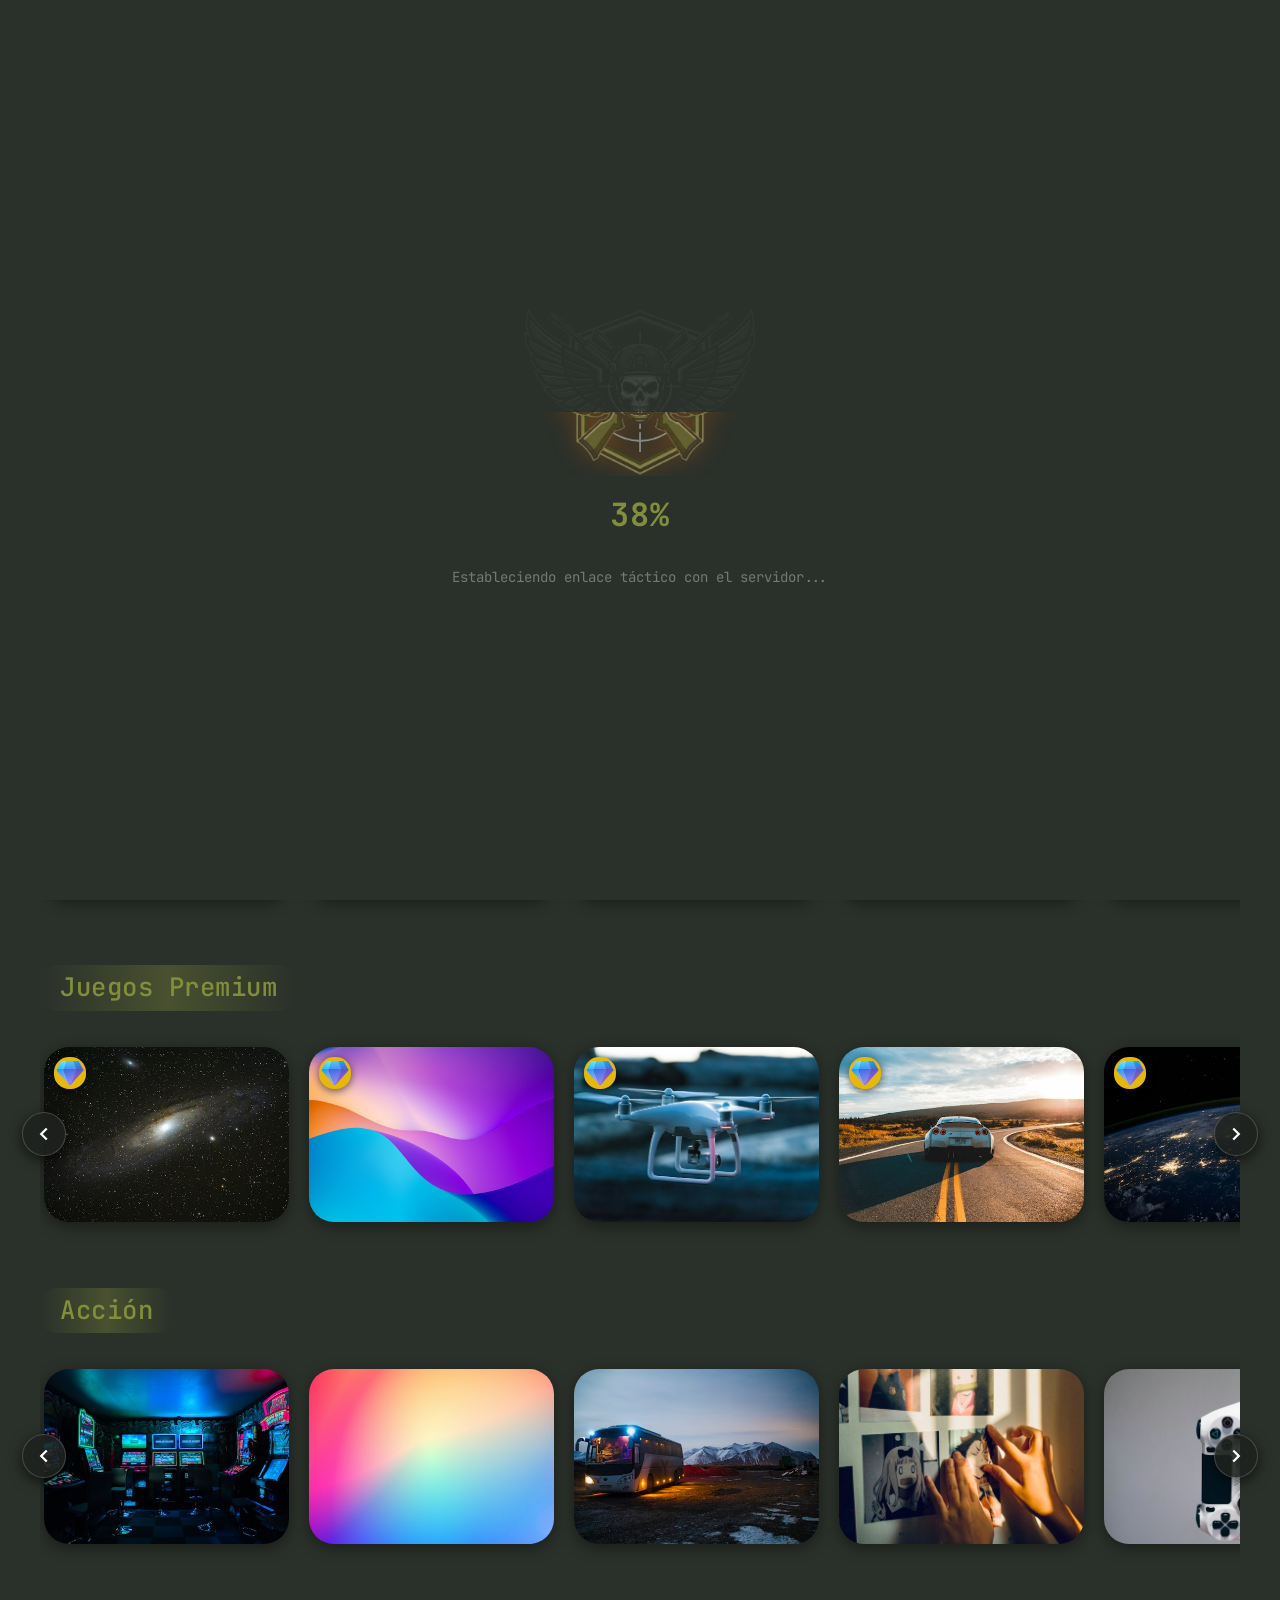
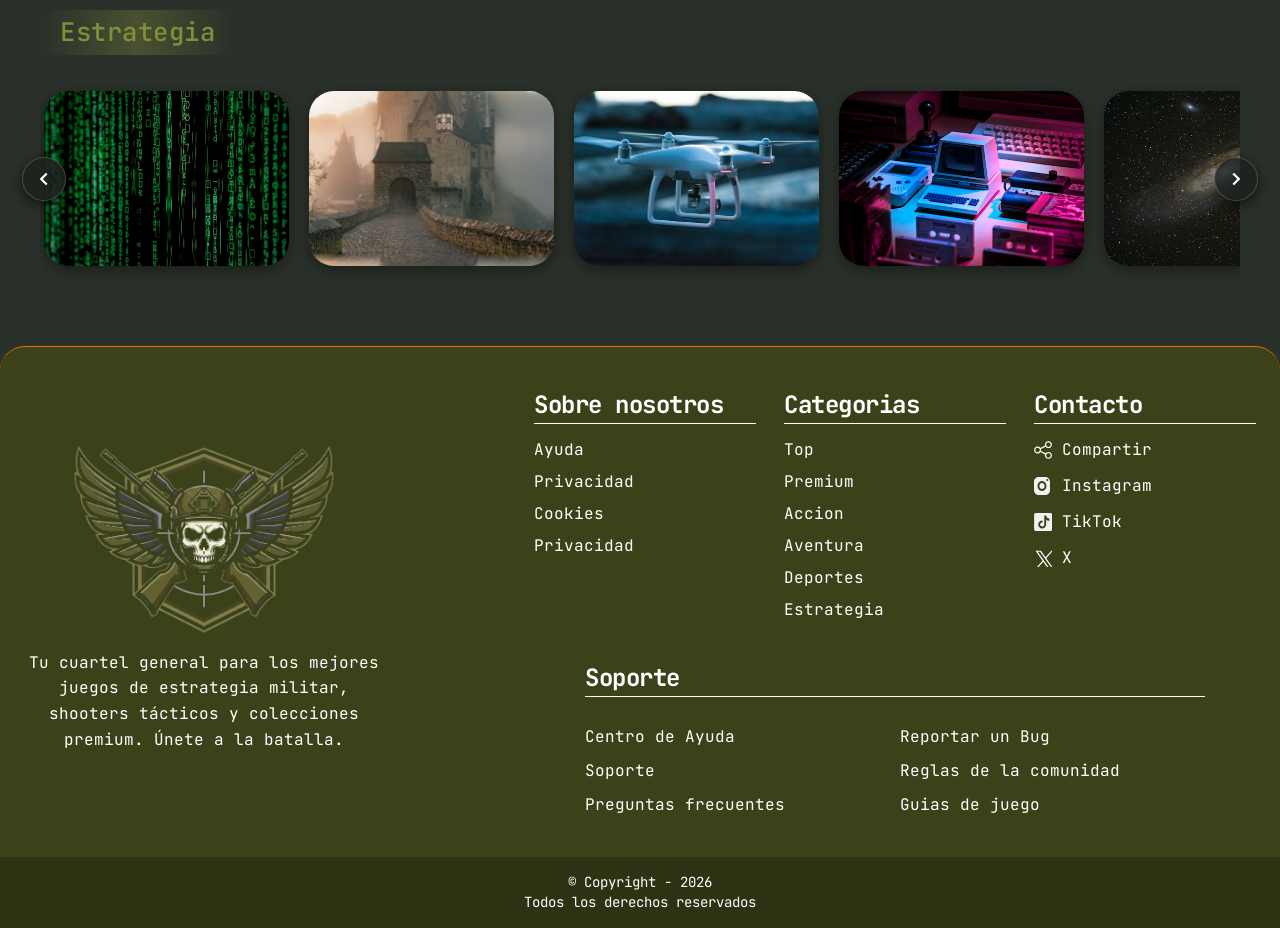
==== index.html @ d92bac46 "emprolijando css" ====
<!DOCTYPE html>
<html lang="es">
<head>
  <meta charset="UTF-8">
  <meta name="viewport" content="width=device-width, initial-scale=1.0">
  <title>Plataforma de Juegos — Inicio</title>
  
  <!-- Estilos del Sistema -->
  <link rel="stylesheet" href="css/variables.css">
  <link rel="stylesheet" href="css/base.css">
  <link rel="stylesheet" href="css/components/botones.css">
  <link rel="stylesheet" href="css/components/formularios.css">
  <link rel="stylesheet" href="css/components/navegacion.css">
  <link rel="stylesheet" href="css/components/cards.css">
  <link rel="stylesheet" href="css/components/carrusel.css">
  <link rel="stylesheet" href="css/components/footer.css">
  <link rel="stylesheet" href="css/loader.css">
  <link rel="stylesheet" href="css/responsive.css">
</head>
<body>

  <!-- ====================================================================
       PANTALLA DE CARGA (LOADER 5s)
       ==================================================================== -->
  <div id="pantalla-carga" class="pantalla-carga">
    <div>
      <div class="loader-logo">
        <img src="assets/logo.png" alt="Silueta Logo">
        <img src="assets/logo.png" alt="Logo Cargando" id="loader-logo-color">
      </div>
      <p id="loader-porcentaje">0%</p>
      <span>Estableciendo enlace táctico con el servidor...</span>
    </div>
  </div>

  <!-- ====================================================================
       BARRA DE NAVEGACIÓN SUPERIOR (NAVBAR)
       ==================================================================== -->
  <header class="nav-principal">
    <div class="nav-contenedor">
      
      <!-- Lado Izquierdo: Menú Hamburguesa y Logo Oficial -->
      <div class="nav-izquierda">
        <button id="btn-toggle-sidebar" aria-label="Abrir menú de navegación">
          <img src="assets/icons/menu.svg" alt="Menú lateral">
        </button>
        <a href="index.html" title="Ir a la página principal">
          <img src="assets/logo.png" alt="Logotipo Plataforma">
        </a>
      </div>

      <!-- Centro: Buscador Pill con Lupa Naranja -->
      <div class="nav-centro">
        <form role="search" onsubmit="event.preventDefault();">
          <input type="search" placeholder="Buscar juegos, géneros o batallas..." aria-label="Buscar juegos">
          <button type="submit" aria-label="Ejecutar búsqueda">
            <img src="assets/icons/icon-search.svg" alt="Buscar">
          </button>
        </form>
      </div>

      <!-- Lado Derecho: Avatar Circular del Soldado y Menú Desplegable -->
      <div class="nav-derecha">
        <div class="perfil-menu-contenedor">
          <button type="button" id="btn-perfil" aria-expanded="false" aria-haspopup="true" aria-controls="menu-perfil" aria-label="Abrir opciones de usuario">
            <img src="assets/icons/icon-profile.svg" alt="Avatar del soldado">
          </button>

          <div class="menu-desplegable-perfil" id="menu-perfil" role="menu" aria-label="Opciones de perfil">
            <ul>
              <li role="none"><a href="#" role="menuitem">Editar Perfil</a></li>
              <li role="none"><a href="#" role="menuitem">Biblioteca</a></li>
              <li role="none"><a href="login.html" role="menuitem">Cerrar Sesión</a></li>
            </ul>
          </div>
        </div>
      </div>

    </div>
  </header>

  <!-- SIDEBAR OFF-CANVAS -->
  <div class="sidebar-overlay" id="sidebar-overlay"></div>
  <aside class="sidebar" id="sidebar">
    <header>
      <img src="assets/logo.png" alt="Logo" style="height: 36px;">
      <button id="btn-cerrar-sidebar" aria-label="Cerrar menú">
        <img src="assets/icons/icon-cerrar.svg" alt="Cerrar">
      </button>
    </header>

    <span>Navegación</span>
    <ul>
      <li class="activo"><a href="index.html"><img src="assets/icons/icon-home.svg" alt=""><span>Inicio</span></a></li>
      <li><a href="index.html#top"><img src="assets/icons/icon-top.svg" alt=""><span>Top Juegos</span></a></li>
      <li><a href="index.html#premium"><img src="assets/icons/icon-premium.svg" alt=""><span>Juegos Premium</span></a></li>
      <li><a href="index.html#accion"><img src="assets/icons/icon-action.svg" alt=""><span>Acción</span></a></li>
      <li><a href="index.html#aventura"><img src="assets/icons/icon-adventure.svg" alt=""><span>Aventura</span></a></li>
      <li><a href="index.html#estrategia"><img src="assets/icons/icon-strategy.svg" alt=""><span>Estrategia</span></a></li>
      <li><a href="index.html#deportes"><img src="assets/icons/icon-sports.svg" alt=""><span>Deportes</span></a></li>
    </ul>
  </aside>

  <!-- ====================================================================
       CONTENIDO PRINCIPAL
       ==================================================================== -->
  <main class="contenido-principal">

    <!-- HERO: JUEGOS EN TENDENCIA (TRÍPTICO DE 3 FOTOS — FIGMA ORIGINAL) -->
    <section class="seccion-hero" aria-label="Juegos en Tendencia">
      <h2>
        Juegos en tendencia<br>
        exclusivos del pase de batalla
      </h2>

      <div class="hero-carrusel-contenedor">
        <!-- Flecha Izquierda -->
        <button id="hero-btn-ant" aria-label="Juego anterior">
          <svg viewBox="0 0 24 24" fill="none" stroke="currentColor" stroke-width="2.5">
            <polyline points="15 18 9 12 15 6"></polyline>
          </svg>
        </button>

        <!-- Tríptico de 3 fotos del juego actual -->
        <div class="hero-triptico">
          <!-- Foto Lateral Izquierda -->
          <div>
            <img src="assets/images/game_solitaire_1.jpg" alt="Peg Solitaire detalle">
          </div>

          <!-- Foto Central Destacada con Título Overlaid -->
          <a href="game.html" title="Jugar a Peg Solitaire">
            <h3>Peg Solitaire</h3>
            <img src="assets/images/peg_solitaire_hero.jpg" alt="Peg Solitaire Tablero">
          </a>

          <!-- Foto Lateral Derecha -->
          <div>
            <img src="assets/images/game_scifi_2.jpg" alt="Peg Solitaire táctica">
          </div>
        </div>

        <!-- Flecha Derecha -->
        <button id="hero-btn-sig" aria-label="Siguiente juego">
          <svg viewBox="0 0 24 24" fill="none" stroke="currentColor" stroke-width="2.5">
            <polyline points="9 18 15 12 9 6"></polyline>
          </svg>
        </button>
      </div>
    </section>

    <!-- ====================================================================
         CATÁLOGO MODULAR DE CATEGORÍAS (RENDERIZADO DINÁMICO EN JS/CAROUSEL.JS)
         ==================================================================== -->
    <div id="contenedor-categorias" class="contenedor-categorias"></div>

  </main>

  <!-- ====================================================================
       FAT FOOTER INSTITUCIONAL
       ==================================================================== -->
  <footer class="footer-principal">
    <div class="footer-contenedor">
       
      <!-- Caja 1: Marca y descripción -->
      <div class="footer-marca">
        <img src="assets/logo.png" alt="Logotipo Plataforma">
        <p>
          Tu cuartel general para los mejores juegos de estrategia militar, shooters tácticos y colecciones premium. Únete a la batalla.
        </p>
      </div>

      <!-- Caja 2: Contenedor de links (Grid) -->
      <div class="footer-links-grid">
        <div>
          <h4>Sobre nosotros</h4>
          <ul>
            <li><a href="#">Ayuda</a></li>
            <li><a href="#">Privacidad</a></li>
            <li><a href="#">Cookies</a></li>
            <li><a href="#">Privacidad</a></li>
          </ul>
        </div>

        <div>
          <h4>Categorias</h4>
          <ul>
            <li><a href="index.html#top">Top</a></li>
            <li><a href="index.html#premium">Premium</a></li>
            <li><a href="index.html#accion">Accion</a></li>
            <li><a href="index.html#aventura">Aventura</a></li>
            <li><a href="index.html#deportes">Deportes</a></li>
            <li><a href="index.html#estrategia">Estrategia</a></li>
          </ul>
        </div>

        <div>
          <h4>Contacto</h4>
          <ul>
            <li><a href="#"><img src="assets/icons/icon-share.svg" alt=""> Compartir</a></li>
            <li><a href="#"><img src="assets/icons/icon-instagram.svg" alt=""> Instagram</a></li>
            <li><a href="#"><img src="assets/icons/icon-tiktok.svg" alt=""> TikTok</a></li>
            <li><a href="#"><img src="assets/icons/icon-x.svg" alt=""> X</a></li>
          </ul>
        </div>

        <!-- Sección Soporte dentro del bloque de navegación -->
        <div class="footer-soporte">
          <h4>Soporte</h4>
          <div>
            <a href="#">Centro de Ayuda</a>
            <a href="#">Reportar un Bug</a>
            <a href="#">Soporte</a>
            <a href="#">Reglas de la comunidad</a>
            <a href="#">Preguntas frecuentes</a>
            <a href="#">Guias de juego</a>
          </div>
        </div>
      </div>

    </div>

    <!-- Barra Inferior -->
    <div class="footer-bottom">
      <p>© Copyright - 2026</p>
      <p>Todos los derechos reservados</p>
    </div>
  </footer>

  <script src="js/loader.js"></script>
  <script src="js/carousel.js"></script>
  <script src="js/main.js"></script>
</body>
</html>
---- css/variables.css ----
/* ==========================================================================
   VARIABLES Y TOKENS DE DISEÑO — ESTÉTICA MILITAR / CLONE WARS
   Basado en el Design System de Figma (File Key: LI86LH8D4OyOSsgXW0ePn2)
   ========================================================================== */

:root {
  /* --- Paleta Cromática Primaria (Verde Militar) --- */
  --color-primario: #4B5320;
  --color-primario-claro: #828E3B;
  --color-primario-claro2: #66702D;
  --color-primario-oscuro: #3B4119;
  --color-primario-oscuro2: #2D3213;

  /* --- Paleta Secundaria (Naranja Táctico) --- */
  --color-secundario: #FF6B00;

  /* --- Superficies y Fondos --- */
  --color-fondo: #2A302A;
  --color-superficie-oscura: #141714;

  /* --- Colores de Estado y Terceros --- */
  --color-premium: #E5B80B;
  --color-error: #E53935;
  --color-exito: #4CAF50;
  --color-facebook: #1877F2;
  --color-google-fondo: #EFEFEF;
  --color-recaptcha-fondo: #F9F9F9;
  --color-recaptcha-borde: #D3D3D3;

  /* --- Colores Neutros y Textos --- */
  --color-blanco: #FFFFFF;
  --color-gris-neutro: #777777;
  --color-negro: #0A0D0A;

  /* --- Tipografías --- */
  --fuente-principal: 'JetBrains Mono', monospace;

  /* --- Tamaños de Fuente --- */
  --tamano-h1: 64px;
  --tamano-h2: 48px;
  --tamano-h3: 24px;
  --tamano-body: 16px;
  --tamano-small: 14px;

  /* --- Border Radius --- */
  --radio-sm: 5px;
  --radio-md: 8px;
  --radio-lg: 16px;
  --radio-card: 25px;
  --radio-redondo: 50%;

  /* --- Gradientes --- */
  --gradiente-fondo-login: linear-gradient(to left, rgba(0, 0, 0, 1), transparent);
  --gradiente-fondo-registro: linear-gradient(to right, rgba(0, 0, 0, 1), transparent);

  /* --- Dimensiones del Layout --- */
  --ancho-maximo: 1440px;
  --altura-nav: 81px;
  --ancho-sidebar: 260px;
}
---- css/base.css ----
/* ==========================================================================
   ESTILOS BASE, RESET Y TIPOGRAFÍA GLOBAL
   ========================================================================== */

@import url('https://fonts.googleapis.com/css2?family=JetBrains+Mono:wght@300;400;500;700&display=swap');

/* --- Reset Estricto --- */
*,
*::before,
*::after {
  /* 1. Alineación propia y modelo de caja */
  box-sizing: border-box;
  margin: 0;
  padding: 0;
}

/* --- Raíz del Documento --- */
html {
  /* 3. Detalles estéticos */
  color-scheme: dark;
  font-size: 16px;
  scroll-behavior: smooth;
}

body {
  /* 1. Alineación propia y modelo de caja */
  min-height: 100vh;
  overflow-x: hidden;

  /* 3. Detalles estéticos */
  background-color: var(--color-fondo);
  color: var(--color-blanco);
  font-family: var(--fuente-principal);
  line-height: 1.5;
  -webkit-font-smoothing: antialiased;
  -moz-osx-font-smoothing: grayscale;
}

/* --- Tipografía --- */
h1, h2, h3, h4, h5, h6 {
  /* 3. Detalles estéticos */
  color: var(--color-blanco);
  font-family: var(--fuente-principal);
  font-weight: 700;
  letter-spacing: -0.5px;
}

h1 {
  /* 3. Detalles estéticos */
  font-size: 2.5rem; /* 40px mobile */
  line-height: 1.2;
}

h2 {
  /* 3. Detalles estéticos */
  font-size: 1.8rem; /* 28px mobile */
  line-height: 1.3;
}

h3 {
  /* 3. Detalles estéticos */
  font-size: 1.3rem; /* 20px mobile */
  line-height: 1.4;
}

p {
  /* 1. Alineación propia y modelo de caja */
  margin-bottom: 0.5rem;

  /* 3. Detalles estéticos */
  color: var(--color-blanco);
  font-size: var(--tamano-body);
}

small {
  /* 3. Detalles estéticos */
  color: var(--color-gris-neutro);
  font-size: var(--tamano-small);
}

/* --- Enlaces y Botones Base --- */
a {
  /* 2. Disposición interna */
  display: inline-block;

  /* 3. Detalles estéticos */
  color: inherit;
  text-decoration: none;
  transition: color 0.2s ease;
}

button, input, select, textarea {
  /* 3. Detalles estéticos */
  background: none;
  color: inherit;
  font-family: inherit;
  font-size: inherit;
  border: none;
  outline: none;
}

button {
  /* 3. Detalles estéticos */
  cursor: pointer;
  user-select: none;
}

/* --- Imágenes y Multimedia --- */
img, svg {
  /* 1. Alineación propia y modelo de caja */
  max-width: 100%;
  height: auto;

  /* 2. Disposición interna */
  display: block;
}

/* --- Barra de Scroll Temática Militar --- */
::-webkit-scrollbar {
  /* 1. Alineación propia y modelo de caja */
  width: 8px;
  height: 8px;
}

::-webkit-scrollbar-track {
  /* 3. Detalles estéticos */
  background: var(--color-superficie-oscura);
}

::-webkit-scrollbar-thumb {
  /* 3. Detalles estéticos */
  background: var(--color-primario);
  border-radius: 4px;
}

::-webkit-scrollbar-thumb:hover {
  /* 3. Detalles estéticos */
  background: var(--color-primario-claro);
}

/* --- Clases de Utilidad Comunes --- */
.texto-centrado {
  /* 3. Detalles estéticos */
  text-align: center;
}

.texto-secundario,
.texto-acento {
  /* 3. Detalles estéticos */
  color: var(--color-secundario);
}

.texto-primario-claro {
  /* 3. Detalles estéticos */
  color: var(--color-primario-claro);
}

.texto-premium {
  /* 3. Detalles estéticos */
  color: var(--color-premium);
}

.oculto {
  /* 2. Disposición interna */
  display: none !important;
}

.sr-only {
  /* 1. Alineación propia y modelo de caja */
  position: absolute;
  width: 1px;
  height: 1px;
  margin: -1px;
  padding: 0;
  overflow: hidden;
  clip: rect(0, 0, 0, 0);

  /* 3. Detalles estéticos */
  white-space: nowrap;
  border: 0;
}
---- css/components/botones.css ----
/* ==========================================================================
   COMPONENTE: BOTONES Y EFECTOS HOVER
   Requerimiento Mandatorio Nº 2: Mínimo 3 animaciones hover diferenciadas
   - Efecto 1: Escala con sombra elevada (ej. Botón Submit / Auth)
   - Efecto 2: Barrido de fondo horizontal con ::before (ej. Sidebar / Splash)
   - Efecto 3: Borde luminiscente (glow) y cambio de radio (ej. Botonera Barra)
   ========================================================================== */

/* --- Botón Base --- */
.btn {
  /* 1. Posicionamiento y modelo de caja */
  position: relative;
  min-height: 44px;
  padding: 10px 20px;
  overflow: hidden;

  /* 2. Disposición interna */
  display: inline-flex;
  align-items: center;
  justify-content: center;
  gap: 10px;

  /* 3. Detalles estéticos */
  color: inherit;
  font-size: var(--tamano-body);
  font-weight: 700;
  text-align: center;
  white-space: nowrap;
  border: 1px solid transparent;
  border-radius: var(--radio-md);
  cursor: pointer;
  transition: transform 0.25s ease, box-shadow 0.25s ease, border-color 0.25s ease, background-color 0.25s ease;
}

/* ==========================================================================
   EFECTO 1: Escala con sombra elevada
   ========================================================================== */
.btn-efecto-escala,
.btn-auth-submit {
  /* 1. Posicionamiento y modelo de caja */
  min-height: 44px;

  /* 3. Detalles estéticos */
  background-color: var(--color-secundario);
  color: var(--color-blanco);
  border: 1px solid var(--color-secundario);
  border-radius: var(--radio-md);
  box-shadow: 0 4px 12px rgba(255, 107, 0, 0.4);
  cursor: pointer;
  transition: transform 0.25s ease, box-shadow 0.25s ease, filter 0.25s ease;
}

.btn-efecto-escala:hover,
.btn-auth-submit:hover {
  /* 1. Posicionamiento y modelo de caja */
  transform: scale(1.04);

  /* 3. Detalles estéticos */
  box-shadow: 0 8px 25px rgba(255, 107, 0, 0.6);
  filter: brightness(0.95);
}

.btn-efecto-escala:focus-visible,
.btn-auth-submit:focus-visible {
  /* 3. Detalles estéticos */
  outline: 2px solid var(--color-blanco);
  outline-offset: 2px;
}

/* ==========================================================================
   EFECTO 2: Barrido de fondo horizontal con ::before
   ========================================================================== */
.btn-efecto-barrido {
  /* 1. Posicionamiento y modelo de caja */
  position: relative;
  z-index: 1;
  overflow: hidden;

  /* 3. Detalles estéticos */
  transition: color 0.3s ease, border-color 0.3s ease;
}

.btn-efecto-barrido::before {
  /* 1. Posicionamiento y modelo de caja */
  content: "";
  position: absolute;
  inset: 0;
  z-index: -1;

  /* 3. Detalles estéticos */
  background-color: var(--color-secundario);
  transform: translateX(-100%);
  transition: transform 0.35s ease;
}

.btn-efecto-barrido:hover::before {
  /* 1. Posicionamiento y modelo de caja */
  transform: translateX(0);
}

/* ==========================================================================
   EFECTO 3: Borde luminiscente (glow) y cambio de border-radius
   ========================================================================== */
.btn-efecto-glow,
.barra-ejecucion button {
  /* 1. Posicionamiento y modelo de caja */
  padding: 8px;

  /* 2. Disposición interna */
  display: flex;
  align-items: center;
  justify-content: center;

  /* 3. Detalles estéticos */
  background: none;
  border: 1.5px solid transparent;
  border-radius: var(--radio-sm);
  cursor: pointer;
  transition: border-radius 0.25s ease, border-color 0.25s ease, box-shadow 0.25s ease, transform 0.25s ease, background-color 0.25s ease;
}

.btn-efecto-glow:hover,
.barra-ejecucion button:hover {
  /* 1. Posicionamiento y modelo de caja */
  transform: scale(1.15);

  /* 3. Detalles estéticos */
  background-color: var(--color-secundario);
  border-color: var(--color-secundario);
  border-radius: var(--radio-lg);
  box-shadow: 0 0 15px rgba(255, 107, 0, 0.6);
}

.btn-efecto-glow:focus-visible,
.barra-ejecucion button:focus-visible {
  /* 3. Detalles estéticos */
  outline: 2px solid var(--color-blanco);
  outline-offset: 2px;
}
---- css/components/formularios.css ----
/* ==========================================================================
   COMPONENTE: FORMULARIOS E INPUTS
   Optimizado con operadores relativos y eliminación de clases redundantes
   ========================================================================== */

/* Grupo o fila de campo en formularios */
form > div {
  /* 1. Posicionamiento y modelo de caja */
  position: relative;
  width: 100%;
  margin-bottom: 12px;

  /* 2. Disposición interna */
  display: flex;
  flex-direction: column;
  gap: 4px;

  /* 3. Detalles estéticos */
  text-align: left;
}

form label {
  /* 3. Detalles estéticos */
  color: var(--color-blanco);
  font-size: var(--tamano-small);
  font-weight: 400;
}

/* Envoltorio específico cuando un input tiene botón interno (ej. contraseña) */
.campo-password {
  /* 1. Posicionamiento y modelo de caja */
  position: relative;
  width: 100%;

  /* 2. Disposición interna */
  display: flex;
  align-items: center;
}

/* Input con fondo blanco del prototipo original */
form input:not([type="checkbox"]) {
  /* 1. Posicionamiento y modelo de caja */
  width: 100%;
  min-height: 42px;
  padding: 8px 14px;

  /* 3. Detalles estéticos */
  background-color: var(--color-blanco);
  color: var(--color-negro);
  font-size: var(--tamano-small);
  border: 1px solid var(--color-gris-neutro);
  border-radius: var(--radio-md);
  transition: border-color 0.2s ease, box-shadow 0.2s ease;
}

form input:not([type="checkbox"])::placeholder {
  /* 3. Detalles estéticos */
  color: var(--color-gris-neutro);
}

form input:not([type="checkbox"]):focus {
  /* 3. Detalles estéticos */
  border-color: var(--color-secundario);
  box-shadow: 0 0 0 2px rgba(255, 107, 0, 0.3);
  outline: none;
}

/* Icono ojo ver/ocultar contraseña */
.btn-toggle-password {
  /* 1. Posicionamiento y modelo de caja */
  position: absolute;
  right: 12px;
  padding: 4px;

  /* 2. Disposición interna */
  display: flex;
  align-items: center;
  justify-content: center;

  /* 3. Detalles estéticos */
  background: none;
  border: none;
  cursor: pointer;
}

.btn-toggle-password svg,
.btn-toggle-password img {
  /* 1. Posicionamiento y modelo de caja */
  width: 20px;
  height: 20px;

  /* 3. Detalles estéticos */
  filter: invert(0.2);
}

/* Checkbox de Términos (Registro) */
.grupo-checkbox {
  /* 1. Posicionamiento y modelo de caja */
  margin: 10px 0 14px;

  /* 2. Disposición interna */
  display: flex;
  align-items: flex-start;
  gap: 10px;

  /* 3. Detalles estéticos */
  color: var(--color-blanco);
  font-size: var(--tamano-small);
  line-height: 1.4;
  cursor: pointer;
}

.grupo-checkbox input[type="checkbox"] {
  /* 1. Posicionamiento y modelo de caja */
  width: 18px;
  min-width: 18px;
  height: 18px;
  margin-top: 1px;

  /* 3. Detalles estéticos */
  accent-color: var(--color-secundario);
  cursor: pointer;
}

.grupo-checkbox a {
  /* 3. Detalles estéticos */
  color: var(--color-secundario);
  font-weight: 500;
  text-decoration: underline;
}

/* Mockup ReCaptcha en Registro */
.recaptcha-card {
  /* 1. Posicionamiento y modelo de caja */
  width: 100%;
  max-width: 300px;
  margin: 6px auto 14px;
  padding: 8px 12px;

  /* 2. Disposición interna */
  display: flex;
  align-items: center;
  justify-content: space-between;

  /* 3. Detalles estéticos */
  background-color: var(--color-recaptcha-fondo);
  border: 1px solid var(--color-recaptcha-borde);
  border-radius: 4px;
}

.recaptcha-card > label {
  /* 2. Disposición interna */
  display: flex;
  align-items: center;
  gap: 10px;

  /* 3. Detalles estéticos */
  color: var(--color-negro);
  font-family: Arial, sans-serif;
  font-size: 13px;
}

.recaptcha-card input[type="checkbox"] {
  /* 1. Posicionamiento y modelo de caja */
  width: 22px;
  height: 22px;

  /* 3. Detalles estéticos */
  cursor: pointer;
}

.recaptcha-card > div {
  /* 2. Disposición interna */
  display: flex;
  flex-direction: column;
  align-items: center;

  /* 3. Detalles estéticos */
  color: var(--color-gris-neutro);
  font-family: Arial, sans-serif;
  font-size: 9px;
}

.recaptcha-card img {
  /* 1. Posicionamiento y modelo de caja */
  width: 24px;
  height: 24px;
}

/* ==========================================================================
   ESTADOS DE VALIDACIÓN (Visual en tiempo real)
   ========================================================================== */
.input-valido {
  /* 3. Detalles estéticos */
  border-color: var(--color-exito) !important;
  box-shadow: 0 0 0 2px rgba(76, 175, 80, 0.3) !important;
}

.input-invalido {
  /* 3. Detalles estéticos */
  border-color: var(--color-error) !important;
  box-shadow: 0 0 0 2px rgba(229, 57, 53, 0.3) !important;
}
---- css/components/navegacion.css ----
/* ==========================================================================
   COMPONENTE: NAVEGACIÓN (HEADER, NAVBAR Y SIDEBAR)
   Optimizado con operadores relativos y eliminación de clases redundantes
   ========================================================================== */

/* --- Barra de Navegación Superior (Navbar) --- */
.nav-principal {
  /* 1. Posicionamiento y modelo de caja */
  position: sticky;
  top: 0;
  right: 0;
  left: 0;
  z-index: 1000;
  width: 100%;
  height: var(--altura-nav);
  padding: 0 16px;

  /* 2. Disposición interna */
  display: flex;
  align-items: center;

  /* 3. Detalles estéticos */
  background-color: var(--color-fondo);
  border-bottom: 1px solid var(--color-secundario);
  box-shadow: 0 2px 10px rgba(0, 0, 0, 0.4);
}

.nav-principal > .nav-contenedor {
  /* 1. Posicionamiento y modelo de caja */
  width: 100%;
  height: 100%;

  /* 2. Disposición interna */
  display: flex;
  align-items: center;
  justify-content: space-between;
  gap: 16px;
}

/* ==========================================================================
   LADO IZQUIERDO: Menú Hamburguesa y Logotipo
   ========================================================================== */
.nav-contenedor > .nav-izquierda {
  /* 2. Disposición interna */
  display: flex;
  align-items: center;
  gap: 14px;
}

.nav-izquierda > button {
  /* 1. Posicionamiento y modelo de caja */
  padding: 8px 8px 4px 8px;

  /* 3. Detalles estéticos */
  border-radius: var(--radio-sm);
  cursor: pointer;
  transition: background-color 0.2s ease;
}

.nav-izquierda > button:hover {
  /* 3. Detalles estéticos */
  background-color: var(--color-primario);
}

.nav-izquierda > button img {
  /* 1. Posicionamiento y modelo de caja */
  width: 28px;
  height: 28px;
}

.nav-izquierda > a > img {
  /* 1. Posicionamiento y modelo de caja */
  width: auto;
  height: 44px;
  flex-shrink: 0;

  /* 3. Detalles estéticos */
  object-fit: contain;
}

/* ==========================================================================
   CENTRO: Barra de Búsqueda Táctica (Pill)
   ========================================================================== */
.nav-contenedor > .nav-centro {
  /* 1. Posicionamiento y modelo de caja */
  flex: 1;
  max-width: 440px;
  min-width: 0;

  /* 2. Disposición interna */
  display: flex;
  justify-content: center;
}

.nav-centro > form {
  /* 1. Posicionamiento y modelo de caja */
  position: relative;
  width: 100%;

  /* 2. Disposición interna */
  display: flex;
  align-items: center;
}

.nav-centro form > input[type="search"] {
  /* 1. Posicionamiento y modelo de caja */
  width: 100%;
  height: 40px;
  padding: 0 42px 0 16px;

  /* 3. Detalles estéticos */
  background-color: var(--color-superficie-oscura);
  color: var(--color-blanco);
  font-size: var(--tamano-small);
  text-overflow: ellipsis;
  border: 1px solid var(--color-secundario);
  border-radius: 20px;
  transition: box-shadow 0.25s ease, border-color 0.25s ease;
}

.nav-centro form > input[type="search"]:focus {
  /* 3. Detalles estéticos */
  border-color: var(--color-secundario);
  box-shadow: 0 0 10px rgba(255, 107, 0, 0.4);
  outline: none;
}

.nav-centro form > button {
  /* 1. Posicionamiento y modelo de caja */
  position: absolute;
  right: 12px;

  /* 2. Disposición interna */
  display: flex;
  align-items: center;
  justify-content: center;

  /* 3. Detalles estéticos */
  cursor: pointer;
  transition: transform 0.2s ease;
}

.nav-centro form > button:hover {
  /* 1. Posicionamiento y modelo de caja */
  transform: scale(1.3);
}

.nav-centro form > button img {
  /* 1. Posicionamiento y modelo de caja */
  width: 18px;
  height: 18px;
}

/* ==========================================================================
   LADO DERECHO: Perfil de Usuario y Menú Desplegable
   ========================================================================== */
.nav-contenedor > .nav-derecha {
  /* 1. Posicionamiento y modelo de caja */
  height: 100%;
}

.perfil-menu-contenedor {
  /* 1. Posicionamiento y modelo de caja */
  position: relative;
  min-width: 190px;
  height: 100%;

  /* 2. Disposición interna */
  display: flex;
  align-items: center;
  justify-content: center;
}

.perfil-menu-contenedor > button {
  /* 1. Posicionamiento y modelo de caja */
  width: 42px;
  height: 42px;
  overflow: hidden;

  /* 2. Disposición interna */
  display: flex;
  align-items: center;
  justify-content: center;

  /* 3. Detalles estéticos */
  background-color: var(--color-superficie-oscura);
  border: 1.5px solid var(--color-secundario);
  border-radius: var(--radio-redondo);
  cursor: pointer;
  transition: border-color 0.2s ease, box-shadow 0.2s ease, transform 0.2s ease;
}

.perfil-menu-contenedor > button:hover,
.perfil-menu-contenedor > button.activo {
  /* 1. Posicionamiento y modelo de caja */
  transform: scale(1.1);

  /* 3. Detalles estéticos */
  border-color: var(--color-blanco);
  box-shadow: 0 0 12px rgba(255, 107, 0, 0.5);
}

.perfil-menu-contenedor > button img {
  /* 1. Posicionamiento y modelo de caja */
  width: 30px;
  height: 30px;

  /* 2. Disposición interna */
  display: block;
}

/* --- Menú Desplegable --- */
.menu-desplegable-perfil {
  /* 1. Posicionamiento y modelo de caja */
  position: absolute;
  top: 100%;
  left: 0;
  right: 0;
  z-index: 1020;
  width: 100%;
  overflow: hidden;

  /* 2. Disposición interna */
  display: flex;
  flex-direction: column;

  /* 3. Detalles estéticos */
  background-color: var(--color-fondo);
  border: 1.5px solid var(--color-secundario);
  border-radius: 4px 4px 8px 18px;
  box-shadow: 0 10px 25px rgba(0, 0, 0, 0.6);
  opacity: 0;
  visibility: hidden;
  transform: translateY(-8px);
  transition: opacity 0.2s ease, transform 0.2s ease, visibility 0.2s ease;
  pointer-events: none;
}

.menu-desplegable-perfil.abierto {
  /* 1. Posicionamiento y modelo de caja */
  transform: translateY(0);

  /* 3. Detalles estéticos */
  opacity: 1;
  visibility: visible;
  pointer-events: auto;
}

.menu-desplegable-perfil > ul {
  /* 1. Posicionamiento y modelo de caja */
  width: 100%;

  /* 2. Disposición interna */
  display: flex;
  flex-direction: column;

  /* 3. Detalles estéticos */
  list-style: none;
}

.menu-desplegable-perfil li {
  /* 1. Posicionamiento y modelo de caja */
  width: 100%;

  /* 2. Disposición interna */
  display: flex;
}

.menu-desplegable-perfil a {
  /* 1. Posicionamiento y modelo de caja */
  width: 100%;
  padding: 12px 22px;

  /* 2. Disposición interna */
  display: flex;
  align-items: center;
  justify-content: center;

  /* 3. Detalles estéticos */
  color: var(--color-blanco);
  font-size: var(--tamano-small);
  text-decoration: none;
  white-space: nowrap;
  transition: background-color 0.2s ease, color 0.2s ease;
}

.menu-desplegable-perfil a:hover {
  /* 3. Detalles estéticos */
  background-color: var(--color-primario);
  color: var(--color-secundario);
}

.menu-desplegable-perfil li:last-child a:hover {
  /* 3. Detalles estéticos */
  background-color: var(--color-primario-oscuro);
  color: var(--color-secundario);
}

/* ==========================================================================
   SIDEBAR OFF-CANVAS
   ========================================================================== */
.sidebar-overlay {
  /* 1. Posicionamiento y modelo de caja */
  position: fixed;
  top: 0;
  left: 0;
  z-index: 1050;
  width: 100vw;
  height: 100vh;

  /* 3. Detalles estéticos */
  background-color: rgba(0, 0, 0, 0.6);
  visibility: hidden;
  opacity: 0;
  transition: opacity 0.3s ease, visibility 0.3s ease;
}

.sidebar-overlay.activo {
  /* 3. Detalles estéticos */
  opacity: 1;
  visibility: visible;
}

.sidebar {
  /* 1. Posicionamiento y modelo de caja */
  position: fixed;
  top: 0;
  bottom: 0;
  left: 0;
  z-index: 1100;
  width: var(--ancho-sidebar);
  overflow-y: auto;

  /* 2. Disposición interna */
  display: flex;
  flex-direction: column;

  /* 3. Detalles estéticos */
  background-color: var(--color-superficie-oscura);
  border-right: 1px solid var(--color-primario);
  transform: translateX(-100%);
  transition: transform 0.3s ease;
}

.sidebar.abierto {
  /* 3. Detalles estéticos */
  transform: translateX(0);
}

.sidebar > header {
  /* 1. Posicionamiento y modelo de caja */
  height: var(--altura-nav);
  padding: 0 20px;

  /* 2. Disposición interna */
  display: flex;
  align-items: center;
  justify-content: space-between;

  /* 3. Detalles estéticos */
  border-bottom: 1px solid var(--color-primario-oscuro);
}

.sidebar > header > button {
  /* 1. Posicionamiento y modelo de caja */
  padding: 6px;

  /* 3. Detalles estéticos */
  border-radius: var(--radio-sm);
  cursor: pointer;
  transition: background-color 0.2s ease-in-out;
}

.sidebar > header > button:hover {
  /* 3. Detalles estéticos */
  background-color: var(--color-secundario);
}

.sidebar > header > button img {
  /* 1. Posicionamiento y modelo de caja */
  width: 24px;
  height: 24px;

  /* 2. Disposición interna */
  display: block;
}

.sidebar > span {
  /* 1. Posicionamiento y modelo de caja */
  padding: 10px 16px;

  /* 3. Detalles estéticos */
  color: var(--color-blanco);
  font-size: var(--tamano-small);
  letter-spacing: 1px;
  cursor: default;
}

.sidebar > ul {
  /* 1. Posicionamiento y modelo de caja */
  padding: 10px;

  /* 2. Disposición interna */
  display: flex;
  flex-direction: column;
  gap: 16px;

  /* 3. Detalles estéticos */
  list-style: none;
}

.sidebar a {
  /* 1. Posicionamiento y modelo de caja */
  position: relative;
  overflow: hidden;
  z-index: 1;
  padding: 12px 16px;

  /* 2. Disposición interna */
  display: flex;
  align-items: center;
  gap: 14px;

  /* 3. Detalles estéticos */
  color: var(--color-blanco);
  font-size: var(--tamano-small);
  font-weight: 500;
  border: 2px solid transparent;
  border-radius: var(--radio-md);
  cursor: pointer;
  transition: border-color 0.4s ease, box-shadow 0.4s ease;
}

/* Efecto 2: Barrido de fondo mediante ::before */
.sidebar a::before {
  /* 1. Posicionamiento y modelo de caja */
  content: "";
  position: absolute;
  inset: 0;
  z-index: -1;

  /* 3. Detalles estéticos */
  background-color: var(--color-secundario);
  transform: translateX(-100%);
  transition: transform 0.4s ease;
}

.sidebar a img {
  /* 1. Posicionamiento y modelo de caja */
  width: 22px;
  height: 22px;
}

.sidebar a:hover {
  /* 3. Detalles estéticos */
  border-color: var(--color-secundario);
  box-shadow: 0 6px 20px rgba(255, 107, 0, 0.5);
}

.sidebar a:hover::before {
  /* 1. Posicionamiento y modelo de caja */
  transform: translateX(0);
}

.sidebar li.activo a {
  /* 3. Detalles estéticos */
  border-color: var(--color-secundario);
  box-shadow: 0 4px 12px rgba(0, 0, 0, 0.4);
}
---- css/components/cards.css ----
/* ==========================================================================
   CARDS DE JUEGOS — ESTILOS Y ANIMACIONES
   Optimizado con operadores relativos (> img, > span)
   ========================================================================== */

/* Tarjeta base */
.card-juego {
  /* 1. Posicionamiento y modelo de caja */
  position: relative;
  z-index: 1;
  width: 245px;
  min-width: 245px;
  height: 175px;
  overflow: hidden;

  /* 2. Disposición interna */
  display: block;
  flex: 0 0 auto;

  /* 3. Detalles estéticos */
  border-radius: var(--radio-card);
  box-shadow: 0 4px 15px rgba(0, 0, 0, 0.4);
  text-decoration: none;
  cursor: pointer;
  transition: transform 0.3s cubic-bezier(0.2, 0.8, 0.2, 1), box-shadow 0.3s ease;
}

/* Sombreado inferior para legibilidad del texto en hover */
.card-juego::after {
  /* 1. Posicionamiento y modelo de caja */
  content: "";
  position: absolute;
  right: 0;
  bottom: 0;
  left: 0;
  z-index: 2;
  height: 60%;

  /* 3. Detalles estéticos */
  background: linear-gradient(to top, rgba(14, 16, 14, 0.95) 0%, rgba(14, 16, 14, 0.6) 60%, transparent 100%);
  opacity: 0;
  pointer-events: none;
  transition: opacity 0.28s ease;
}

/* Hover y focus */
.card-juego:hover,
.card-juego:focus-visible {
  /* 1. Posicionamiento y modelo de caja */
  z-index: 10;
  transform: scale(1.08);

  /* 3. Detalles estéticos */
  box-shadow: 0 8px 25px rgba(0, 0, 0, 0.6), 0 0 16px rgba(130, 142, 59, 0.45);
}

.card-juego:hover::after,
.card-juego:focus-visible::after {
  /* 3. Detalles estéticos */
  opacity: 1;
}

/* Imagen de portada de la card */
.card-juego > img:not(.badge-premium-icon),
.card-img {
  /* 1. Posicionamiento y modelo de caja */
  width: 100%;
  height: 100%;

  /* 2. Disposición interna */
  display: block;

  /* 3. Detalles estéticos */
  object-fit: cover;
  transition: transform 0.35s ease;
}

.card-juego:hover > img:not(.badge-premium-icon),
.card-juego:focus-visible > img:not(.badge-premium-icon),
.card-juego:hover .card-img {
  /* 1. Posicionamiento y modelo de caja */
  transform: scale(1.04);
}

/* Título de la card que asciende en hover */
.card-juego > span,
.card-titulo {
  /* 1. Posicionamiento y modelo de caja */
  position: absolute;
  right: 10px;
  bottom: 12px;
  left: 10px;
  z-index: 3;
  margin: 0;
  padding: 0 4px;
  overflow: hidden;

  /* 3. Detalles estéticos */
  color: var(--color-blanco);
  font-size: 15px;
  font-weight: 600;
  text-align: center;
  text-overflow: ellipsis;
  white-space: nowrap;
  -webkit-text-stroke: 1.2px var(--color-negro);
  text-shadow: 0 2px 4px rgba(0, 0, 0, 0.95);
  opacity: 0;
  transform: translateY(14px);
  pointer-events: none;
  transition: opacity 0.28s ease, transform 0.28s cubic-bezier(0.2, 0.8, 0.2, 1);
}

.card-juego:hover > span,
.card-juego:focus-visible > span,
.card-juego:hover .card-titulo {
  /* 1. Posicionamiento y modelo de caja */
  transform: translateY(0);

  /* 3. Detalles estéticos */
  opacity: 1;
}

/* Insignia Premium */
.badge-premium-icon {
  /* 1. Posicionamiento y modelo de caja */
  position: absolute;
  top: 10px;
  left: 10px;
  z-index: 4;
  width: 32px;
  height: 32px;

  /* 3. Detalles estéticos */
  filter: drop-shadow(0 2px 4px rgba(0, 0, 0, 0.6));
  pointer-events: none;
  transition: transform 0.3s ease;
}

.card-juego:hover .badge-premium-icon,
.card-juego:focus-visible .badge-premium-icon {
  /* 1. Posicionamiento y modelo de caja */
  transform: scale(1.1);
}

/* Animación de inercia física (skewX) al arrastrar el carrusel */
.carrusel-pista.deslizando-sig .card-juego {
  /* 3. Detalles estéticos */
  transform: skewX(-15deg) scale(0.97);
}

.carrusel-pista.deslizando-ant .card-juego {
  /* 3. Detalles estéticos */
  transform: skewX(15deg) scale(0.97);
}
---- css/components/carrusel.css ----
/* ==========================================================================
   CARRUSELES: HERO Y CATEGORÍAS CON DESPLAZAMIENTO INFINITO
   Optimizado con operadores relativos y estructura de 3 partes
   ========================================================================== */

/* --- 1. Carrusel Hero (Juegos en Tendencia) --- */
.seccion-hero {
  /* 1. Posicionamiento y modelo de caja */
  width: 100%;
  max-width: var(--ancho-maximo);
  margin: 30px auto 50px;
  padding: 0 20px;

  /* 3. Detalles estéticos */
  text-align: center;
}

.seccion-hero > h2,
.hero-titulo {
  /* 1. Posicionamiento y modelo de caja */
  margin-bottom: 28px;

  /* 3. Detalles estéticos */
  color: var(--color-premium);
  font-size: 2rem;
  font-weight: 500;
  letter-spacing: 0.5px;
  line-height: 1.3;
  text-align: center;
}

/* Contenedor para centrar el tríptico y las flechas */
.hero-carrusel-contenedor {
  /* 1. Posicionamiento y modelo de caja */
  position: relative;
  width: 100%;
  padding: 10px 0;

  /* 2. Disposición interna */
  display: flex;
  align-items: center;
  justify-content: center;
  gap: 20px;
}

/* Las 3 fotos del hero */
.hero-triptico {
  /* 1. Posicionamiento y modelo de caja */
  width: 100%;
  max-width: 1100px;

  /* 2. Disposición interna */
  display: flex;
  align-items: center;
  justify-content: center;
  gap: 24px;
}

/* Transición suave al rotar juego con JS */
.hero-transicion {
  /* 3. Detalles estéticos */
  opacity: 0;
  transition: opacity 0.4s ease;
}

/* Fotos laterales del tríptico */
.hero-triptico > div,
.hero-foto-lateral {
  /* 1. Posicionamiento y modelo de caja */
  width: 280px;
  height: 250px;
  overflow: hidden;

  /* 2. Disposición interna */
  flex-shrink: 0;

  /* 3. Detalles estéticos */
  border-radius: 20px;
  box-shadow: 0 4px 15px rgba(0, 0, 0, 0.6);
  opacity: 0.75;
  transition: transform 0.3s ease, opacity 0.3s ease;
}

.hero-triptico > div img,
.hero-foto-lateral img {
  /* 1. Posicionamiento y modelo de caja */
  width: 100%;
  height: 100%;

  /* 3. Detalles estéticos */
  object-fit: cover;
}

/* Foto central destacada */
.hero-triptico > a,
.hero-foto-central {
  /* 1. Posicionamiento y modelo de caja */
  position: relative;
  z-index: 5;
  width: 440px;
  height: 330px;
  overflow: hidden;

  /* 2. Disposición interna */
  flex-shrink: 0;

  /* 3. Detalles estéticos */
  border-radius: 24px;
  box-shadow: 0 10px 30px rgba(0, 0, 0, 0.8), 0 0 15px rgba(0, 0, 0, 0.5);
  cursor: pointer;
  transition: transform 0.3s ease;
}

.hero-triptico > a:hover,
.hero-foto-central:hover {
  /* 1. Posicionamiento y modelo de caja */
  transform: scale(1.02);
}

.hero-triptico > a > img,
.hero-foto-central img {
  /* 1. Posicionamiento y modelo de caja */
  width: 100%;
  height: 100%;

  /* 3. Detalles estéticos */
  object-fit: cover;
}

/* Título sobreimpreso en la foto central */
.hero-triptico h3,
.hero-juego-nombre {
  /* 1. Posicionamiento y modelo de caja */
  position: absolute;
  top: 18px;
  right: 0;
  left: 0;
  z-index: 6;

  /* 3. Detalles estéticos */
  color: var(--color-blanco);
  font-size: 26px;
  font-weight: 700;
  text-align: center;
  -webkit-text-stroke: 1.8px var(--color-negro);
  text-shadow: 0 2px 6px rgba(0, 0, 0, 0.9);
  pointer-events: none;
}

/* Flechas de navegación del hero */
.hero-carrusel-contenedor > button,
.hero-flecha {
  /* 1. Posicionamiento y modelo de caja */
  z-index: 10;
  width: 44px;
  height: 44px;

  /* 2. Disposición interna */
  display: flex;
  align-items: center;
  justify-content: center;

  /* 3. Detalles estéticos */
  background-color: rgba(30, 33, 30, 0.85);
  color: var(--color-blanco);
  border: 1px solid rgba(255, 255, 255, 0.15);
  border-radius: var(--radio-redondo);
  cursor: pointer;
  transition: background-color 0.2s ease, transform 0.2s ease, border-color 0.2s ease;
}

.hero-carrusel-contenedor > button:hover,
.hero-flecha:hover {
  /* 1. Posicionamiento y modelo de caja */
  transform: scale(1.1);

  /* 3. Detalles estéticos */
  background-color: var(--color-secundario);
  color: var(--color-blanco);
  border-color: var(--color-secundario);
}

.hero-carrusel-contenedor > button svg,
.hero-flecha svg {
  /* 1. Posicionamiento y modelo de caja */
  width: 22px;
  height: 22px;
}

/* --- 2. Carruseles de Categorías (Renderizados con JS) --- */
.contenedor-categorias {
  /* 1. Posicionamiento y modelo de caja */
  width: 100%;
}

.seccion-categoria {
  /* 1. Posicionamiento y modelo de caja */
  width: 100%;
  max-width: var(--ancho-maximo);
  margin: 0 auto 46px;
  padding: 0 30px;
}

.seccion-categoria > header,
.categoria-header {
  /* 1. Posicionamiento y modelo de caja */
  margin-bottom: 16px;

  /* 2. Disposición interna */
  display: flex;
  align-items: center;
  justify-content: flex-start;
}

/* Fondo tipo pastilla para títulos de categoría */
.seccion-categoria h2,
.categoria-titulo {
  /* 1. Posicionamiento y modelo de caja */
  margin: 0;
  padding: 6px 20px;

  /* 2. Disposición interna */
  display: inline-block;

  /* 3. Detalles estéticos */
  background: linear-gradient(90deg, rgba(42, 48, 42, 0.6), rgba(130, 142, 59, 0.35) 50%, rgba(42, 48, 42, 0.6));
  color: var(--color-primario-claro);
  font-size: 1.6rem;
  font-weight: 500;
  letter-spacing: 0.5px;
  border-radius: 16px;
}

.carrusel-contenedor {
  /* 1. Posicionamiento y modelo de caja */
  position: relative;
  width: 100%;

  /* 2. Disposición interna */
  display: flex;
  align-items: center;
}

.carrusel-viewport {
  /* 1. Posicionamiento y modelo de caja */
  position: relative;
  width: 100%;
  padding: 16px 0;
  overflow: hidden;
}

.carrusel-pista {
  /* 1. Posicionamiento y modelo de caja */
  position: relative;
  padding: 4px;

  /* 2. Disposición interna */
  display: flex;
  gap: 20px;

  /* 3. Detalles estéticos */
  user-select: none;
  touch-action: pan-y;
  cursor: grab;
  will-change: transform;
}

.carrusel-pista:active {
  /* 3. Detalles estéticos */
  cursor: grabbing;
}

/* Flechas de carrusel de categorías */
.carrusel-flecha {
  /* 1. Posicionamiento y modelo de caja */
  position: absolute;
  top: calc(50% - 22px);
  z-index: 15;
  width: 44px;
  height: 44px;

  /* 2. Disposición interna */
  display: flex;
  align-items: center;
  justify-content: center;

  /* 3. Detalles estéticos */
  background-color: rgba(30, 33, 30, 0.88);
  color: var(--color-blanco);
  border: 1px solid rgba(255, 255, 255, 0.18);
  border-radius: var(--radio-redondo);
  box-shadow: 0 4px 14px rgba(0, 0, 0, 0.6);
  cursor: pointer;
  transition: background-color 0.2s ease, transform 0.2s ease, border-color 0.2s ease, box-shadow 0.2s ease;
}

.carrusel-flecha.izquierda {
  /* 1. Posicionamiento y modelo de caja */
  left: -18px;
}

.carrusel-flecha.derecha {
  /* 1. Posicionamiento y modelo de caja */
  right: -18px;
}

.carrusel-flecha:hover {
  /* 1. Posicionamiento y modelo de caja */
  transform: scale(1.12);

  /* 3. Detalles estéticos */
  background-color: var(--color-secundario);
  color: var(--color-blanco);
  border-color: var(--color-secundario);
  box-shadow: 0 0 15px rgba(255, 107, 0, 0.5);
}

.carrusel-flecha svg {
  /* 1. Posicionamiento y modelo de caja */
  width: 22px;
  height: 22px;
  pointer-events: none;
}
---- css/components/footer.css ----
/* ==========================================================================
   COMPONENTE: FAT FOOTER INSTITUCIONAL
   Optimizado con operadores relativos y eliminación de wrappers innecesarios
   ========================================================================== */

.footer-principal {
  /* 1. Posicionamiento y modelo de caja */
  position: relative;
  width: 100%;
  margin-top: 60px;
  overflow: hidden;

  /* 3. Detalles estéticos */
  background-color: var(--color-primario-oscuro);
  border-top: 1px solid var(--color-secundario);
  border-radius: var(--radio-card) var(--radio-card) 0 0;
  color: var(--color-blanco);
  font-size: var(--tamano-small);
}

.footer-principal h4 {
  /* 1. Posicionamiento y modelo de caja */
  width: 100%;
  margin-bottom: 14px;

  /* 3. Detalles estéticos */
  font-size: var(--tamano-h3);
  border-bottom: 1.5px solid var(--color-blanco);
  text-align: center;
}

.footer-principal a {
  /* 2. Disposición interna */
  display: inline-flex;
  align-items: center;
  gap: 10px;

  /* 3. Detalles estéticos */
  white-space: nowrap;
  transition: color 0.2s ease, transform 0.2s ease;
}

.footer-principal a:hover {
  /* 1. Posicionamiento y modelo de caja */
  transform: translateX(4px);

  /* 3. Detalles estéticos */
  color: var(--color-secundario);
}

/* Contenedor Principal: 2 Cajas Principales */
.footer-principal > .footer-contenedor {
  /* 1. Posicionamiento y modelo de caja */
  width: 100%;
  max-width: var(--ancho-maximo);
  margin: 0 auto;
  padding: 40px 24px;

  /* 2. Disposición interna: Mobile First (columna centrada) */
  display: flex;
  align-items: center;
  flex-direction: column;
  gap: 60px;
}

/* ==========================================================================
   CAJA 1: Marca y descripción (Izquierda en desktop)
   ========================================================================== */
.footer-contenedor > .footer-marca {
  /* 1. Posicionamiento y modelo de caja */
  width: 100%;
  max-width: 360px;

  /* 2. Disposición interna */
  display: flex;
  flex-direction: column;
  align-items: center;
  gap: 16px;

  /* 3. Detalles estéticos */
  text-align: center;
}

.footer-marca > img {
  /* 1. Posicionamiento y modelo de caja */
  width: auto;
  height: 190px;

  /* 3. Detalles estéticos */
  object-fit: contain;
}

.footer-marca > p {
  /* 1. Posicionamiento y modelo de caja */
  width: 100%;
  max-width: 360px;

  /* 3. Detalles estéticos */
  font-size: inherit;
  line-height: 1.6;
  text-align: center;
}

/* ==========================================================================
   CAJA 2: Grilla de enlaces y navegación (Derecha en desktop)
   ========================================================================== */
.footer-contenedor > .footer-links-grid {
  /* 1. Posicionamiento y modelo de caja */
  width: 100%;
  max-width: 970px;

  /* 2. Disposición interna: Mobile First (1 columna centrada) */
  display: grid;
  grid-template-columns: 1fr;
  gap: 28px;
  justify-items: center;

  /* 3. Detalles estéticos */
  text-align: center;
}

.footer-links-grid > div {
  /* 1. Posicionamiento y modelo de caja */
  width: 100%;
  max-width: 260px;

  /* 2. Disposición interna */
  display: flex;
  flex-direction: column;
  align-items: center;
}

.footer-links-grid ul {
  /* 2. Disposición interna */
  display: flex;
  flex-direction: column;
  align-items: center;
  gap: 8px;

  /* 3. Detalles estéticos */
  list-style: none;
}

.footer-links-grid a img {
  /* 1. Posicionamiento y modelo de caja */
  width: 18px;
  height: 18px;

  /* 3. Detalles estéticos */
  object-fit: contain;
}

/* Bloque Soporte (ocupa todo el ancho de la grilla de links) */
.footer-links-grid > .footer-soporte {
  /* 1. Posicionamiento y modelo de caja */
  width: 100%;
  max-width: 100%;
  margin-top: 10px;

  /* 2. Disposición interna */
  display: flex;
  flex-direction: column;
  align-items: center;
  gap: 14px;

  /* 3. Detalles estéticos */
  text-align: center;
}

.footer-soporte > h4 {
  /* 1. Posicionamiento y modelo de caja */
  max-width: 620px;
}

.footer-soporte > div {
  /* 1. Posicionamiento y modelo de caja */
  width: 100%;
  max-width: 620px;

  /* 2. Disposición interna: Grilla de links de soporte */
  display: grid;
  grid-template-columns: 1fr;
  gap: 10px;
  justify-items: center;

  /* 3. Detalles estéticos */
  text-align: center;
}

/* ==========================================================================
   BARRA INFERIOR DE COPYRIGHT
   ========================================================================== */
.footer-principal > .footer-bottom {
  /* 1. Posicionamiento y modelo de caja */
  padding: 16px 20px;

  /* 3. Detalles estéticos */
  background-color: var(--color-primario-oscuro2);
  text-align: center;
}

.footer-bottom > p {
  /* 1. Posicionamiento y modelo de caja */
  margin: 0;

  /* 3. Detalles estéticos */
  font-size: var(--tamano-small);
  line-height: 1.4;
}

/* ==========================================================================
   RESPONSIVE: TABLET (min-width: 600px)
   ========================================================================== */
@media (min-width: 600px) {
  .footer-principal {
    /* 3. Detalles estéticos */
    font-size: var(--tamano-body);
  }

  .footer-contenedor > .footer-links-grid {
    /* 2. Disposición interna: 3 columnas de navegación */
    grid-template-columns: repeat(3, 1fr);
  }

  .footer-links-grid > div {
    /* 1. Posicionamiento y modelo de caja */
    max-width: 100%;

    /* 2. Disposición interna */
    align-items: flex-start;
  }

  .footer-links-grid > div > h4 {
    /* 3. Detalles estéticos */
    text-align: left;
  }

  .footer-links-grid ul {
    /* 2. Disposición interna */
    align-items: flex-start;
  }

  .footer-links-grid > .footer-soporte {
    /* 1. Posicionamiento y modelo de caja */
    grid-column: 1 / -1;
  }

  .footer-soporte > h4 {
    /* 3. Detalles estéticos */
    text-align: center;
  }

  .footer-soporte > div {
    /* 2. Disposición interna */
    grid-template-columns: repeat(2, 1fr);
    justify-items: start;

    /* 3. Detalles estéticos */
    text-align: left;
  }
}

/* ==========================================================================
   RESPONSIVE: DESKTOP (min-width: 992px)
   ========================================================================== */
@media (min-width: 992px) {
  .footer-principal > .footer-contenedor {
    /* 2. Disposición interna: 2 cajas lado a lado */
    flex-direction: row;
    justify-content: space-between;
    gap: 150px;
  }
}
---- css/loader.css ----
/* ==========================================================================
   COMPONENTE: PANTALLA DE CARGA (LOADER 5s)
   Requerimiento Mandatorio Nº 3 (Optimizado con operadores relativos)
   ========================================================================== */

.pantalla-carga {
  /* 1. Posicionamiento y modelo de caja */
  position: fixed;
  top: 0;
  left: 0;
  z-index: 9999;
  width: 100vw;
  height: 100vh;

  /* 2. Disposición interna */
  display: flex;
  align-items: center;
  justify-content: center;

  /* 3. Detalles estéticos */
  background-color: var(--color-fondo);
  opacity: 1;
  visibility: visible;
  transition: opacity 1s ease, visibility 1s ease;
}

.pantalla-carga.loader-oculto {
  /* 3. Detalles estéticos */
  opacity: 0;
  visibility: hidden;
  pointer-events: none;
}

.pantalla-carga > div {
  /* 2. Disposición interna */
  display: flex;
  flex-direction: column;
  align-items: center;
  gap: 20px;

  /* 3. Detalles estéticos */
  text-align: center;
}

/* Contenedor del Logo en Carga */
.loader-logo {
  /* 1. Posicionamiento y modelo de caja */
  position: relative;
  width: 220px;
  aspect-ratio: 587 / 425;

  /* 3. Detalles estéticos */
  transition: transform 0.4s ease-in-out;
}

.loader-logo.pulsando {
  /* 3. Detalles estéticos */
  transform: scale(1.06);
}

.loader-logo img {
  /* 1. Posicionamiento y modelo de caja */
  position: absolute;
  top: 0;
  left: 0;
  width: 100%;

  /* 3. Detalles estéticos */
  object-fit: contain;
}

/* Silueta oscura de fondo (guía) */
.loader-logo img:first-child {
  /* 3. Detalles estéticos */
  opacity: 0.1;
  filter: grayscale(1);
}

/* Logo a color que se va revelando de abajo hacia arriba */
.loader-logo img:last-child {
  /* 3. Detalles estéticos */
  clip-path: inset(100% 0 0 0);
  filter: drop-shadow(0 0 12px rgba(255, 107, 0, 0.4));
  transition: clip-path 0.05s linear;
}

.pantalla-carga p {
  /* 3. Detalles estéticos */
  color: var(--color-primario-claro);
  font-size: 2rem;
  font-weight: 700;
  letter-spacing: 1px;
}

.pantalla-carga span {
  /* 3. Detalles estéticos */
  color: var(--color-gris-neutro);
  font-size: var(--tamano-small);
}
---- css/responsive.css ----
/* ==========================================================================
   RESPONSIVE DESIGN — ENFOQUE MOBILE FIRST (HOME)
   Requerimiento Mandatorio Nº 5 de Cátedra
   Optimizado con operadores relativos y herencia limpia
   ========================================================================== */

/* --- AJUSTES BASE MOBILE (< 768px) --- */
.hero-triptico > div,
.hero-foto-lateral {
  /* 2. Disposición interna */
  display: none; /* En mobile solo mostramos la foto central destacada */
}

.hero-triptico > a,
.hero-foto-central {
  /* 1. Posicionamiento y modelo de caja */
  width: 90vw;
  max-width: 380px;
  height: 270px;
}

.card-juego {
  /* 1. Posicionamiento y modelo de caja */
  width: 210px;
  min-width: 210px;
  height: 155px;
}

/* --- TABLET Y PANTALLAS MEDIANAS (min-width: 768px) --- */
@media (min-width: 768px) {
  .seccion-hero > h2,
  .hero-titulo {
    /* 3. Detalles estéticos */
    font-size: 2.2rem;
  }

  .hero-triptico > div,
  .hero-foto-lateral {
    /* 1. Posicionamiento y modelo de caja */
    width: 200px;
    height: 200px;

    /* 2. Disposición interna */
    display: block;
  }

  .hero-triptico > a,
  .hero-foto-central {
    /* 1. Posicionamiento y modelo de caja */
    width: 360px;
    height: 280px;
  }

  .card-juego {
    /* 1. Posicionamiento y modelo de caja */
    width: 230px;
    min-width: 230px;
    height: 165px;
  }
}

/* --- DESKTOP Y PANTALLAS GRANDES (min-width: 1024px) --- */
@media (min-width: 1024px) {
  .seccion-hero > h2,
  .hero-titulo {
    /* 3. Detalles estéticos */
    font-size: 2.5rem;
  }

  .hero-triptico > div,
  .hero-foto-lateral {
    /* 1. Posicionamiento y modelo de caja */
    width: 280px;
    height: 250px;
  }

  .hero-triptico > a,
  .hero-foto-central {
    /* 1. Posicionamiento y modelo de caja */
    width: 440px;
    height: 330px;
  }

  .card-juego {
    /* 1. Posicionamiento y modelo de caja */
    width: 245px;
    min-width: 245px;
    height: 175px;
  }

  .seccion-categoria {
    /* 1. Posicionamiento y modelo de caja */
    padding: 0 40px;
  }
}

/* --- PANTALLAS MUY PEQUEÑAS (< 480px) --- */
@media (max-width: 480px) {
  .nav-principal {
    /* 1. Posicionamiento y modelo de caja */
    padding: 0 10px;
  }

  .nav-principal > .nav-contenedor {
    /* 2. Disposición interna */
    gap: 10px;
  }

  .nav-contenedor > .nav-izquierda {
    /* 2. Disposición interna */
    gap: 8px;
  }

  .nav-izquierda > a > img {
    /* 1. Posicionamiento y modelo de caja */
    height: 38px;
  }

  .nav-centro form > input[type="search"] {
    /* 1. Posicionamiento y modelo de caja */
    height: 36px;
    padding: 6px 36px 6px 12px;

    /* 3. Detalles estéticos */
    font-size: var(--tamano-small);
  }

  .nav-centro form > button {
    /* 1. Posicionamiento y modelo de caja */
    right: 10px;
  }

  .perfil-menu-contenedor > button {
    /* 1. Posicionamiento y modelo de caja */
    width: 36px;
    height: 36px;
  }

  .perfil-menu-contenedor > button img {
    /* 1. Posicionamiento y modelo de caja */
    width: 24px;
    height: 24px;
  }

  .perfil-menu-contenedor {
    /* 1. Posicionamiento y modelo de caja */
    min-width: 140px;
  }

  .hero-triptico h3 {
    /* 3. Detalles estéticos */
    font-size: 20px;
  }

  .card-juego {
    /* 1. Posicionamiento y modelo de caja */
    width: 180px;
    min-width: 180px;
    height: 135px;
  }

  .card-juego > span {
    /* 1. Posicionamiento y modelo de caja */
    bottom: 6px;

    /* 3. Detalles estéticos */
    font-size: 14px;
  }

  .badge-premium-icon {
    /* 1. Posicionamiento y modelo de caja */
    width: 26px;
    height: 26px;
  }
}
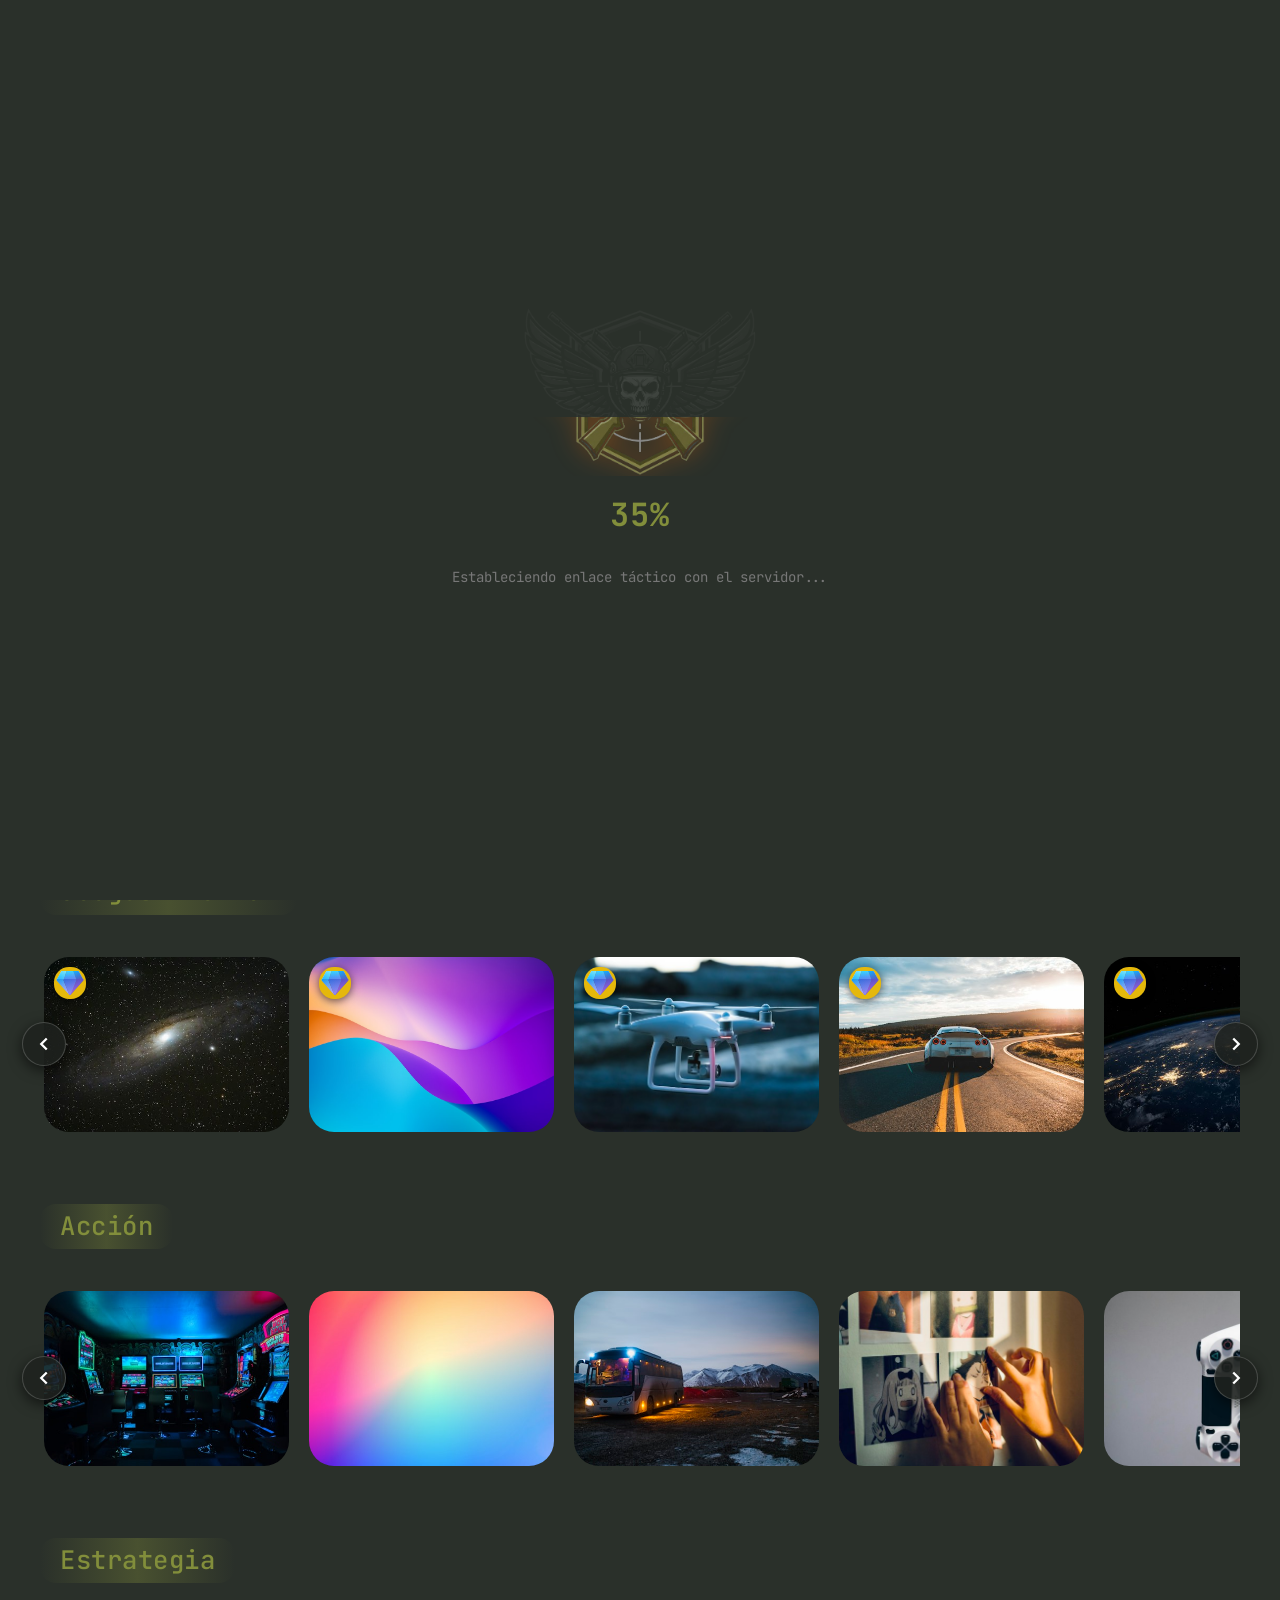
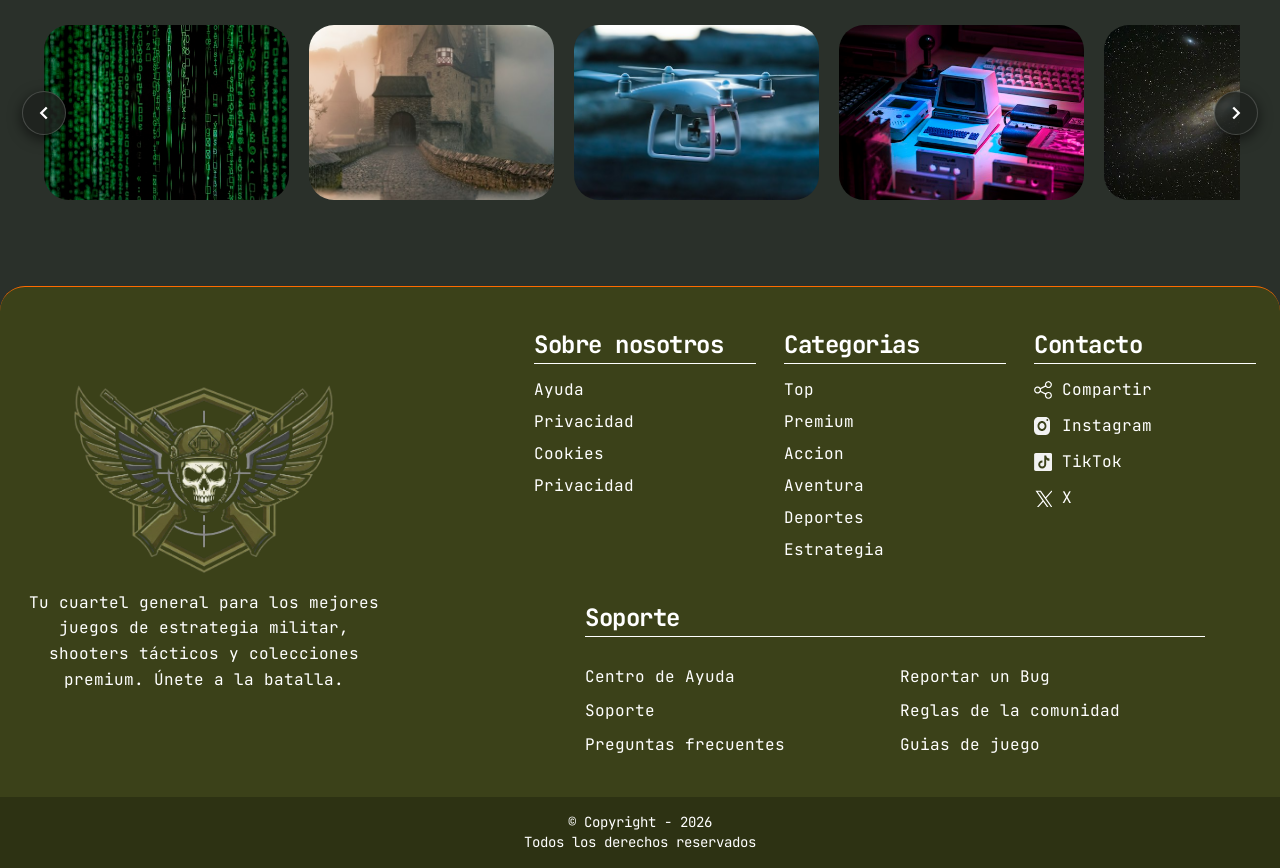
==== commit 157b2bcc: "feat(ui): aumentar tipografía con paint-order, nuevo título hero, y botones jugar/comprar con hover " ====
--- a/index.html
+++ b/index.html
@@ -106,42 +106,46 @@
        ==================================================================== -->
   <main class="contenido-principal">
 
-    <!-- HERO: JUEGOS EN TENDENCIA (TRÍPTICO DE 3 FOTOS — FIGMA ORIGINAL) -->
+    <!-- HERO: JUEGOS EN TENDENCIA (CARRUSEL 3D CON 3 FOTOS DEL MISMO JUEGO) -->
     <section class="seccion-hero" aria-label="Juegos en Tendencia">
-      <h2>
-        Juegos en tendencia<br>
-        exclusivos del pase de batalla
-      </h2>
+      <h2 class="hero-titulo">Top 1 de nuestros juegos en tendencia!</h2>
 
       <div class="hero-carrusel-contenedor">
         <!-- Flecha Izquierda -->
-        <button id="hero-btn-ant" aria-label="Juego anterior">
+        <button class="hero-flecha izquierda" id="hero-btn-ant" aria-label="Imagen anterior">
           <svg viewBox="0 0 24 24" fill="none" stroke="currentColor" stroke-width="2.5">
             <polyline points="15 18 9 12 15 6"></polyline>
           </svg>
         </button>
 
-        <!-- Tríptico de 3 fotos del juego actual -->
-        <div class="hero-triptico">
-          <!-- Foto Lateral Izquierda -->
-          <div>
-            <img src="assets/images/game_solitaire_1.jpg" alt="Peg Solitaire detalle">
+        <!-- Escena 3D con perspectiva -->
+        <div class="hero-escena-3d">
+          <div class="hero-carrusel-3d" id="hero-carrusel-3d">
+            <!-- Cara 1: Tablero central -->
+            <a href="game.html" class="hero-card-3d cara-1" title="Jugar a Peg Solitaire">
+              <h3 class="hero-juego-nombre">Peg Solitaire</h3>
+              <img src="assets/images/peg_solitaire_hero.jpg" alt="Peg Solitaire Tablero">
+              <span class="btn-card-accion btn-hero-accion">JUGAR</span>
+            </a>
+
+            <!-- Cara 2: Detalle de juego -->
+            <a href="game.html" class="hero-card-3d cara-2" title="Jugar a Peg Solitaire">
+              <h3 class="hero-juego-nombre">Peg Solitaire</h3>
+              <img src="assets/images/game_solitaire_1.jpg" alt="Peg Solitaire Detalle">
+              <span class="btn-card-accion btn-hero-accion">JUGAR</span>
+            </a>
+
+            <!-- Cara 3: Vista táctica -->
+            <a href="game.html" class="hero-card-3d cara-3" title="Jugar a Peg Solitaire">
+              <h3 class="hero-juego-nombre">Peg Solitaire</h3>
+              <img src="assets/images/game_scifi_2.jpg" alt="Peg Solitaire Táctica">
+              <span class="btn-card-accion btn-hero-accion">JUGAR</span>
+            </a>
           </div>
-
-          <!-- Foto Central Destacada con Título Overlaid -->
-          <a href="game.html" title="Jugar a Peg Solitaire">
-            <h3>Peg Solitaire</h3>
-            <img src="assets/images/peg_solitaire_hero.jpg" alt="Peg Solitaire Tablero">
-          </a>
-
-          <!-- Foto Lateral Derecha -->
-          <div>
-            <img src="assets/images/game_scifi_2.jpg" alt="Peg Solitaire táctica">
-          </div>
         </div>
 
         <!-- Flecha Derecha -->
-        <button id="hero-btn-sig" aria-label="Siguiente juego">
+        <button class="hero-flecha derecha" id="hero-btn-sig" aria-label="Siguiente imagen">
           <svg viewBox="0 0 24 24" fill="none" stroke="currentColor" stroke-width="2.5">
             <polyline points="9 18 15 12 9 6"></polyline>
           </svg>
@@ -151,6 +155,7 @@
 
     <!-- ====================================================================
          CATÁLOGO MODULAR DE CATEGORÍAS (RENDERIZADO DINÁMICO EN JS/CAROUSEL.JS)
+         Buenas prácticas: DRY, carruseles infinitos, animaciones skewX y hover.
          ==================================================================== -->
     <div id="contenedor-categorias" class="contenedor-categorias"></div>
 
--- a/css/components/cards.css
+++ b/css/components/cards.css
@@ -1,11 +1,14 @@
 /* ==========================================================================
-   CARDS DE JUEGOS — ESTILOS Y ANIMACIONES
-   Optimizado con operadores relativos (> img, > span)
+   CARDS DE JUEGOS — ESTILOS Y ANIMACIONES (FIDELIDAD FIGMA + TEMA 2)
+   - Reposo: solo se ve la foto limpia y el badge si es premium
+   - Hover: la tarjeta se agranda, sube con z-index, aparece el titulo y el boton
+   - Boton de accion: JUGAR (o COMPRAR en premium), con estilos de game.html y hover propio
+   - Deslizamiento: efecto de inercia con skewX segun el Tema 2 de la catedra
    ========================================================================== */
 
-/* Tarjeta base */
+/* tarjeta base: tamaño fijo para que no se deforme en el flex, bordes redondeados y transicion suave */
 .card-juego {
-  /* 1. Posicionamiento y modelo de caja */
+  /* 1. Alineacion propia y modelo de caja */
   position: relative;
   z-index: 1;
   width: 245px;
@@ -13,116 +16,187 @@
   height: 175px;
   overflow: hidden;
 
-  /* 2. Disposición interna */
+  /* 2. Disposicion interna */
   display: block;
   flex: 0 0 auto;
 
-  /* 3. Detalles estéticos */
+  /* 3. Detalles esteticos */
   border-radius: var(--radio-card);
-  box-shadow: 0 4px 15px rgba(0, 0, 0, 0.4);
+  box-shadow: var(--sombra-card);
   text-decoration: none;
   cursor: pointer;
   transition: transform 0.3s cubic-bezier(0.2, 0.8, 0.2, 1), box-shadow 0.3s ease;
 }
 
-/* Sombreado inferior para legibilidad del texto en hover */
+/* sombreado negro abajo que arranca transparente para que cuando suba el texto se lea de diez sin tapar toda la foto */
 .card-juego::after {
-  /* 1. Posicionamiento y modelo de caja */
+  /* 1. Alineacion propia y modelo de caja */
   content: "";
   position: absolute;
   right: 0;
   bottom: 0;
   left: 0;
   z-index: 2;
-  height: 60%;
-
-  /* 3. Detalles estéticos */
+  height: 65%;
+
+  /* 3. Detalles esteticos */
   background: linear-gradient(to top, rgba(14, 16, 14, 0.95) 0%, rgba(14, 16, 14, 0.6) 60%, transparent 100%);
   opacity: 0;
   pointer-events: none;
   transition: opacity 0.28s ease;
 }
 
-/* Hover y focus */
+/* hover y focus: cuando pasas el mouse o navegas con teclado (tab), agrandamos la card un 8% y le metemos z-index alto para que no quede abajo de las vecinas */
 .card-juego:hover,
 .card-juego:focus-visible {
-  /* 1. Posicionamiento y modelo de caja */
+  /* 1. Alineacion propia y modelo de caja */
   z-index: 10;
+
+  /* 3. Detalles esteticos */
+  box-shadow: var(--sombra-card-hover), 0 0 16px rgba(130, 142, 59, 0.45);
   transform: scale(1.08);
-
-  /* 3. Detalles estéticos */
-  box-shadow: 0 8px 25px rgba(0, 0, 0, 0.6), 0 0 16px rgba(130, 142, 59, 0.45);
-}
-
+}
+
+/* activamos el sombreado oscuro en hover para darle contraste al texto */
 .card-juego:hover::after,
 .card-juego:focus-visible::after {
-  /* 3. Detalles estéticos */
+  /* 3. Detalles esteticos */
   opacity: 1;
 }
 
-/* Imagen de portada de la card */
-.card-juego > img:not(.badge-premium-icon),
+/* foto de portada del juego */
 .card-img {
-  /* 1. Posicionamiento y modelo de caja */
+  /* 1. Alineacion propia y modelo de caja */
   width: 100%;
   height: 100%;
 
-  /* 2. Disposición interna */
+  /* 2. Disposicion interna */
   display: block;
 
-  /* 3. Detalles estéticos */
+  /* 3. Detalles esteticos */
   object-fit: cover;
   transition: transform 0.35s ease;
 }
 
-.card-juego:hover > img:not(.badge-premium-icon),
-.card-juego:focus-visible > img:not(.badge-premium-icon),
-.card-juego:hover .card-img {
-  /* 1. Posicionamiento y modelo de caja */
+/* un zoom chiquito a la imagen cuando pasamos el cursor para que quede mas vivo */
+.card-juego:hover .card-img,
+.card-juego:focus-visible .card-img {
+  /* 3. Detalles esteticos */
   transform: scale(1.04);
 }
 
-/* Título de la card que asciende en hover */
-.card-juego > span,
+/* boton de accion rapida (JUGAR / COMPRAR) que aparece en el centro de la card al hacer hover */
+.btn-card-accion {
+  /* 1. Alineacion propia y modelo de caja */
+  position: absolute;
+  top: 40%;
+  left: 50%;
+  transform: translate(-50%, -50%) scale(0.8);
+  z-index: 5;
+  padding: 8px 24px;
+
+  /* 2. Disposicion interna */
+  display: inline-flex;
+  align-items: center;
+  justify-content: center;
+
+  /* 3. Detalles esteticos */
+  background-color: var(--color-superficie-oscura);
+  color: var(--color-blanco);
+  font-size: 13px;
+  font-weight: 700;
+  letter-spacing: 0.8px;
+  text-transform: uppercase;
+  border: 2px solid var(--color-secundario);
+  border-radius: var(--radio-md);
+  box-shadow: 0 4px 14px rgba(0, 0, 0, 0.75);
+  opacity: 0;
+  pointer-events: auto;
+  transition: opacity 0.28s ease, transform 0.28s cubic-bezier(0.2, 0.8, 0.2, 1), background-color 0.25s ease, border-color 0.25s ease, box-shadow 0.25s ease, color 0.25s ease;
+}
+
+/* en hover de la card, el boton se hace visible y toma su tamaño natural */
+.card-juego:hover .btn-card-accion,
+.card-juego:focus-visible .btn-card-accion {
+  /* 3. Detalles esteticos */
+  opacity: 1;
+  transform: translate(-50%, -50%) scale(1);
+}
+
+/* hover propio del boton JUGAR: se eleva un toque, se llena de naranja y larga un brillo glow */
+.btn-card-accion:hover {
+  /* 1. Alineacion propia y modelo de caja */
+  transform: translate(-50%, -56%) scale(1.06);
+
+  /* 3. Detalles esteticos */
+  background-color: var(--color-secundario);
+  color: var(--color-blanco);
+  border-color: var(--color-acento-claro);
+  box-shadow: 0 6px 20px rgba(255, 107, 0, 0.75), 0 0 14px var(--color-secundario);
+}
+
+.btn-card-accion:active {
+  /* 1. Alineacion propia y modelo de caja */
+  transform: translate(-50%, -48%) scale(0.96);
+}
+
+/* estilo especial para el boton COMPRAR de los juegos premium: borde y glow dorado */
+.btn-card-accion.btn-comprar {
+  /* 3. Detalles esteticos */
+  border-color: var(--color-premium);
+}
+
+.btn-card-accion.btn-comprar:hover {
+  /* 1. Alineacion propia y modelo de caja */
+  transform: translate(-50%, -56%) scale(1.06);
+
+  /* 3. Detalles esteticos */
+  background-color: var(--color-premium);
+  color: var(--color-negro);
+  border-color: var(--color-blanco);
+  box-shadow: 0 6px 20px rgba(229, 184, 11, 0.75), 0 0 14px var(--color-premium);
+}
+
+/* titulo del juego: letra agrandada y bien legible, relleno blanco y bordes negros */
 .card-titulo {
-  /* 1. Posicionamiento y modelo de caja */
-  position: absolute;
-  right: 10px;
+  /* 1. Alineacion propia y modelo de caja */
+  position: absolute;
+  right: 8px;
   bottom: 12px;
-  left: 10px;
+  left: 8px;
   z-index: 3;
   margin: 0;
   padding: 0 4px;
   overflow: hidden;
 
-  /* 3. Detalles estéticos */
+  /* 3. Detalles esteticos */
   color: var(--color-blanco);
-  font-size: 15px;
-  font-weight: 600;
+  font-size: 17px;
+  font-weight: 700;
+  letter-spacing: 0.3px;
   text-align: center;
   text-overflow: ellipsis;
   white-space: nowrap;
-  -webkit-text-stroke: 1.2px var(--color-negro);
-  text-shadow: 0 2px 4px rgba(0, 0, 0, 0.95);
+  paint-order: stroke fill;
+  -webkit-text-stroke: 2px var(--color-negro);
+  text-shadow: 0 2px 5px rgba(0, 0, 0, 0.95);
   opacity: 0;
   transform: translateY(14px);
   pointer-events: none;
   transition: opacity 0.28s ease, transform 0.28s cubic-bezier(0.2, 0.8, 0.2, 1);
 }
 
-.card-juego:hover > span,
-.card-juego:focus-visible > span,
-.card-juego:hover .card-titulo {
-  /* 1. Posicionamiento y modelo de caja */
+/* cuando hacemos hover, el titulo sube a su posicion natural y se hace visible con transicion suave */
+.card-juego:hover .card-titulo,
+.card-juego:focus-visible .card-titulo {
+  /* 3. Detalles esteticos */
+  opacity: 1;
   transform: translateY(0);
-
-  /* 3. Detalles estéticos */
-  opacity: 1;
-}
-
-/* Insignia Premium */
+}
+
+/* diamante azul para identificar los juegos premium */
 .badge-premium-icon {
-  /* 1. Posicionamiento y modelo de caja */
+  /* 1. Alineacion propia y modelo de caja */
   position: absolute;
   top: 10px;
   left: 10px;
@@ -130,7 +204,7 @@
   width: 32px;
   height: 32px;
 
-  /* 3. Detalles estéticos */
+  /* 3. Detalles esteticos */
   filter: drop-shadow(0 2px 4px rgba(0, 0, 0, 0.6));
   pointer-events: none;
   transition: transform 0.3s ease;
@@ -138,17 +212,18 @@
 
 .card-juego:hover .badge-premium-icon,
 .card-juego:focus-visible .badge-premium-icon {
-  /* 1. Posicionamiento y modelo de caja */
+  /* 3. Detalles esteticos */
   transform: scale(1.1);
 }
 
-/* Animación de inercia física (skewX) al arrastrar el carrusel */
+/* animacion del tema 2 (filmina 10): al deslizar a la derecha las cards se inclinan por inercia */
 .carrusel-pista.deslizando-sig .card-juego {
-  /* 3. Detalles estéticos */
-  transform: skewX(-15deg) scale(0.97);
-}
-
+  /* 3. Detalles esteticos */
+  transform: skewX(-8deg) scale(0.97);
+}
+
+/* y cuando retrocedemos a la izquierda se inclinan para el otro lado */
 .carrusel-pista.deslizando-ant .card-juego {
-  /* 3. Detalles estéticos */
-  transform: skewX(15deg) scale(0.97);
-}
+  /* 3. Detalles esteticos */
+  transform: skewX(8deg) scale(0.97);
+}
--- a/css/components/carrusel.css
+++ b/css/components/carrusel.css
@@ -1,166 +1,237 @@
 /* ==========================================================================
-   CARRUSELES: HERO Y CATEGORÍAS CON DESPLAZAMIENTO INFINITO
-   Optimizado con operadores relativos y estructura de 3 partes
+   CARRUSELES: HERO 3D GIRATORIO Y CATEGORIAS INFINITAS
+   - Hero: carrusel 3D con perspectiva donde giran solas 3 fotos del mismo juego (Peg Solitaire)
+   - Categorias: carruseles horizontales infinitos con flechas y deformacion skewX
    ========================================================================== */
 
-/* --- 1. Carrusel Hero (Juegos en Tendencia) --- */
+/* --- 1. Carrusel Hero 3D (Juegos en Tendencia) --- */
 .seccion-hero {
-  /* 1. Posicionamiento y modelo de caja */
+  /* 1. Alineacion propia y modelo de caja */
   width: 100%;
   max-width: var(--ancho-maximo);
   margin: 30px auto 50px;
   padding: 0 20px;
 
-  /* 3. Detalles estéticos */
+  /* 3. Detalles esteticos */
   text-align: center;
 }
 
+/* titulo dorado llamativo del hero */
 .seccion-hero > h2,
 .hero-titulo {
-  /* 1. Posicionamiento y modelo de caja */
-  margin-bottom: 28px;
-
-  /* 3. Detalles estéticos */
+  /* 1. Alineacion propia y modelo de caja */
+  margin-bottom: 24px;
+
+  /* 3. Detalles esteticos */
   color: var(--color-premium);
-  font-size: 2rem;
-  font-weight: 500;
-  letter-spacing: 0.5px;
-  line-height: 1.3;
+  font-size: 2.3rem;
+  font-weight: 700;
+  letter-spacing: 0.8px;
+  line-height: 1.25;
   text-align: center;
-}
-
-/* Contenedor para centrar el tríptico y las flechas */
+  text-shadow: 0 0 24px rgba(229, 184, 11, 0.4), 0 2px 8px rgba(0, 0, 0, 0.95);
+}
+
+.hero-titulo span {
+  /* 2. Disposicion interna */
+  display: block;
+}
+
+/* contenedor para centrar la escena 3D y las flechas */
 .hero-carrusel-contenedor {
-  /* 1. Posicionamiento y modelo de caja */
-  position: relative;
-  width: 100%;
-  padding: 10px 0;
-
-  /* 2. Disposición interna */
+  /* 1. Alineacion propia y modelo de caja */
+  position: relative;
+  width: 100%;
+  max-width: 1000px;
+  margin: 0 auto;
+  padding: 20px 0;
+
+  /* 2. Disposicion interna */
   display: flex;
   align-items: center;
   justify-content: center;
-  gap: 20px;
-}
-
-/* Las 3 fotos del hero */
-.hero-triptico {
-  /* 1. Posicionamiento y modelo de caja */
-  width: 100%;
-  max-width: 1100px;
-
-  /* 2. Disposición interna */
-  display: flex;
-  align-items: center;
-  justify-content: center;
-  gap: 24px;
-}
-
-/* Transición suave al rotar juego con JS */
-.hero-transicion {
-  /* 3. Detalles estéticos */
-  opacity: 0;
-  transition: opacity 0.4s ease;
-}
-
-/* Fotos laterales del tríptico */
-.hero-triptico > div,
-.hero-foto-lateral {
-  /* 1. Posicionamiento y modelo de caja */
-  width: 280px;
-  height: 250px;
+  gap: 65px;
+}
+
+/* la escena 3D: le clavamos perspective como nos explicaron en el tema 2 para que tenga profundidad real */
+.hero-escena-3d {
+  /* 1. Alineacion propia y modelo de caja */
+  position: relative;
+  width: 440px;
+  height: 320px;
+
+  /* 3. Detalles esteticos */
+  perspective: 1000px;
+}
+
+/* prisma o cilindro 3D que gira sobre el eje Y */
+.hero-carrusel-3d {
+  /* 1. Alineacion propia y modelo de caja */
+  position: relative;
+  width: 100%;
+  height: 100%;
+
+  /* 3. Detalles esteticos */
+  transform-style: preserve-3d;
+  transition: transform 0.8s cubic-bezier(0.25, 1, 0.5, 1);
+  animation: rotarHero3D 12s cubic-bezier(0.77, 0, 0.175, 1) infinite;
+}
+
+/* cuando pasas el mouse por arriba pausamos el giro para poder ver la imagen tranqui */
+.hero-carrusel-contenedor:hover .hero-carrusel-3d {
+  /* 3. Detalles esteticos */
+  animation-play-state: paused;
+}
+
+/* animacion automatica en bucle: muestra cada una de las 3 caras del juego y espera unos segundos en cada una */
+@keyframes rotarHero3D {
+  0%, 25% {
+    transform: rotateY(0deg);
+  }
+  33.33%, 58.33% {
+    transform: rotateY(-120deg);
+  }
+  66.66%, 91.66% {
+    transform: rotateY(-240deg);
+  }
+  100% {
+    transform: rotateY(-360deg);
+  }
+}
+
+/* cada una de las 3 fotos del mismo juego ubicadas en el espacio 3D */
+.hero-card-3d {
+  /* 1. Alineacion propia y modelo de caja */
+  position: absolute;
+  top: 0;
+  left: 0;
+  width: 100%;
+  height: 100%;
   overflow: hidden;
 
-  /* 2. Disposición interna */
-  flex-shrink: 0;
-
-  /* 3. Detalles estéticos */
-  border-radius: 20px;
-  box-shadow: 0 4px 15px rgba(0, 0, 0, 0.6);
-  opacity: 0.75;
-  transition: transform 0.3s ease, opacity 0.3s ease;
-}
-
-.hero-triptico > div img,
-.hero-foto-lateral img {
-  /* 1. Posicionamiento y modelo de caja */
-  width: 100%;
-  height: 100%;
-
-  /* 3. Detalles estéticos */
-  object-fit: cover;
-}
-
-/* Foto central destacada */
-.hero-triptico > a,
-.hero-foto-central {
-  /* 1. Posicionamiento y modelo de caja */
-  position: relative;
-  z-index: 5;
-  width: 440px;
-  height: 330px;
-  overflow: hidden;
-
-  /* 2. Disposición interna */
-  flex-shrink: 0;
-
-  /* 3. Detalles estéticos */
+  /* 2. Disposicion interna */
+  display: block;
+
+  /* 3. Detalles esteticos */
   border-radius: 24px;
   box-shadow: 0 10px 30px rgba(0, 0, 0, 0.8), 0 0 15px rgba(0, 0, 0, 0.5);
+  text-decoration: none;
   cursor: pointer;
-  transition: transform 0.3s ease;
-}
-
-.hero-triptico > a:hover,
-.hero-foto-central:hover {
-  /* 1. Posicionamiento y modelo de caja */
-  transform: scale(1.02);
-}
-
-.hero-triptico > a > img,
-.hero-foto-central img {
-  /* 1. Posicionamiento y modelo de caja */
+  backface-visibility: visible;
+  transition: box-shadow 0.3s ease, filter 0.3s ease;
+}
+
+/* foto 1: al frente en 0 grados y corrida en Z */
+.hero-card-3d.cara-1 {
+  /* 3. Detalles esteticos */
+  transform: rotateY(0deg) translateZ(200px);
+}
+
+/* foto 2: girada 120 grados para armar el triangulo 3D */
+.hero-card-3d.cara-2 {
+  /* 3. Detalles esteticos */
+  transform: rotateY(120deg) translateZ(200px);
+}
+
+/* foto 3: girada 240 grados */
+.hero-card-3d.cara-3 {
+  /* 3. Detalles esteticos */
+  transform: rotateY(240deg) translateZ(200px);
+}
+
+.hero-card-3d img {
+  /* 1. Alineacion propia y modelo de caja */
   width: 100%;
   height: 100%;
 
-  /* 3. Detalles estéticos */
+  /* 3. Detalles esteticos */
   object-fit: cover;
 }
 
-/* Título sobreimpreso en la foto central */
-.hero-triptico h3,
-.hero-juego-nombre {
-  /* 1. Posicionamiento y modelo de caja */
+/* titulo del juego sobre la foto con borde negro para que resalte */
+.hero-juego-nombre,
+.hero-card-3d h3 {
+  /* 1. Alineacion propia y modelo de caja */
   position: absolute;
-  top: 18px;
+  top: 20px;
   right: 0;
   left: 0;
   z-index: 6;
 
-  /* 3. Detalles estéticos */
+  /* 3. Detalles esteticos */
   color: var(--color-blanco);
   font-size: 26px;
   font-weight: 700;
+  letter-spacing: 0.5px;
   text-align: center;
-  -webkit-text-stroke: 1.8px var(--color-negro);
-  text-shadow: 0 2px 6px rgba(0, 0, 0, 0.9);
+  paint-order: stroke fill;
+  -webkit-text-stroke: 3px var(--color-negro);
+  text-shadow: 0 3px 8px rgba(0, 0, 0, 0.95);
   pointer-events: none;
 }
 
-/* Flechas de navegación del hero */
+/* boton JUGAR centrado en cada cara del hero que aparece en hover */
+.btn-hero-accion {
+  /* 1. Alineacion propia y modelo de caja */
+  position: absolute;
+  top: 52%;
+  left: 50%;
+  transform: translate(-50%, -50%) scale(0.85);
+  z-index: 7;
+  padding: 12px 34px;
+
+  /* 2. Disposicion interna */
+  display: inline-flex;
+  align-items: center;
+  justify-content: center;
+
+  /* 3. Detalles esteticos */
+  background-color: var(--color-superficie-oscura);
+  color: var(--color-blanco);
+  font-size: 15px;
+  font-weight: 700;
+  letter-spacing: 1px;
+  text-transform: uppercase;
+  border: 2px solid var(--color-secundario);
+  border-radius: var(--radio-md);
+  box-shadow: 0 6px 20px rgba(0, 0, 0, 0.85);
+  opacity: 0;
+  pointer-events: auto;
+  transition: opacity 0.28s ease, transform 0.28s cubic-bezier(0.2, 0.8, 0.2, 1), background-color 0.25s ease, border-color 0.25s ease, box-shadow 0.25s ease;
+}
+
+.hero-card-3d:hover .btn-hero-accion,
+.hero-card-3d:focus-visible .btn-hero-accion {
+  /* 3. Detalles esteticos */
+  opacity: 1;
+  transform: translate(-50%, -50%) scale(1);
+}
+
+.btn-hero-accion:hover {
+  /* 1. Alineacion propia y modelo de caja */
+  transform: translate(-50%, -56%) scale(1.08);
+
+  /* 3. Detalles esteticos */
+  background-color: var(--color-secundario);
+  color: var(--color-blanco);
+  border-color: var(--color-acento-claro);
+  box-shadow: 0 8px 25px rgba(255, 107, 0, 0.8), 0 0 16px var(--color-secundario);
+}
+
+/* flechas de navegacion para el hero */
 .hero-carrusel-contenedor > button,
 .hero-flecha {
-  /* 1. Posicionamiento y modelo de caja */
+  /* 1. Alineacion propia y modelo de caja */
   z-index: 10;
-  width: 44px;
-  height: 44px;
-
-  /* 2. Disposición interna */
+  width: 46px;
+  height: 46px;
+
+  /* 2. Disposicion interna */
   display: flex;
   align-items: center;
   justify-content: center;
 
-  /* 3. Detalles estéticos */
+  /* 3. Detalles esteticos */
   background-color: rgba(30, 33, 30, 0.85);
   color: var(--color-blanco);
   border: 1px solid rgba(255, 255, 255, 0.15);
@@ -171,30 +242,32 @@
 
 .hero-carrusel-contenedor > button:hover,
 .hero-flecha:hover {
-  /* 1. Posicionamiento y modelo de caja */
+  /* 3. Detalles esteticos */
+  background-color: var(--color-acento);
+  color: var(--color-blanco);
+  border-color: var(--color-acento-borde);
   transform: scale(1.1);
-
-  /* 3. Detalles estéticos */
-  background-color: var(--color-secundario);
-  color: var(--color-blanco);
-  border-color: var(--color-secundario);
 }
 
 .hero-carrusel-contenedor > button svg,
 .hero-flecha svg {
-  /* 1. Posicionamiento y modelo de caja */
+  /* 1. Alineacion propia y modelo de caja */
   width: 22px;
   height: 22px;
 }
 
-/* --- 2. Carruseles de Categorías (Renderizados con JS) --- */
+
+/* --- 2. Carruseles de Categorias (Renderizados con JS) --- */
+
+/* contenedor general donde se inyectan todas las categorias */
 .contenedor-categorias {
-  /* 1. Posicionamiento y modelo de caja */
-  width: 100%;
-}
-
+  /* 1. Alineacion propia y modelo de caja */
+  width: 100%;
+}
+
+/* seccion individual de cada categoria */
 .seccion-categoria {
-  /* 1. Posicionamiento y modelo de caja */
+  /* 1. Alineacion propia y modelo de caja */
   width: 100%;
   max-width: var(--ancho-maximo);
   margin: 0 auto 46px;
@@ -203,26 +276,26 @@
 
 .seccion-categoria > header,
 .categoria-header {
-  /* 1. Posicionamiento y modelo de caja */
+  /* 1. Alineacion propia y modelo de caja */
   margin-bottom: 16px;
 
-  /* 2. Disposición interna */
+  /* 2. Disposicion interna */
   display: flex;
   align-items: center;
   justify-content: flex-start;
 }
 
-/* Fondo tipo pastilla para títulos de categoría */
+/* fondo tipo capsula para el titulo como teniamos en figma */
 .seccion-categoria h2,
 .categoria-titulo {
-  /* 1. Posicionamiento y modelo de caja */
+  /* 1. Alineacion propia y modelo de caja */
   margin: 0;
   padding: 6px 20px;
 
-  /* 2. Disposición interna */
+  /* 2. Disposicion interna */
   display: inline-block;
 
-  /* 3. Detalles estéticos */
+  /* 3. Detalles esteticos */
   background: linear-gradient(90deg, rgba(42, 48, 42, 0.6), rgba(130, 142, 59, 0.35) 50%, rgba(42, 48, 42, 0.6));
   color: var(--color-primario-claro);
   font-size: 1.6rem;
@@ -231,34 +304,39 @@
   border-radius: 16px;
 }
 
+/* contenedor relativo para ubicar las flechas flotando a los costados */
 .carrusel-contenedor {
-  /* 1. Posicionamiento y modelo de caja */
-  position: relative;
-  width: 100%;
-
-  /* 2. Disposición interna */
-  display: flex;
-  align-items: center;
-}
-
+  /* 1. Alineacion propia y modelo de caja */
+  position: relative;
+  width: 100%;
+
+  /* 2. Disposicion interna */
+  display: flex;
+  align-items: center;
+}
+
+/* importante: le damos padding arriba y abajo para que al hacer hover la card no se corte con el overflow hidden */
 .carrusel-viewport {
-  /* 1. Posicionamiento y modelo de caja */
+  /* 1. Alineacion propia y modelo de caja */
   position: relative;
   width: 100%;
   padding: 16px 0;
   overflow: hidden;
 }
 
+/* la tira de cards: OBLIGATORIO display flex para que las cards queden en fila horizontal */
 .carrusel-pista {
-  /* 1. Posicionamiento y modelo de caja */
-  position: relative;
-  padding: 4px;
-
-  /* 2. Disposición interna */
-  display: flex;
+  /* 1. Alineacion propia y modelo de caja */
+  position: relative;
+  padding: 10px 4px;
+
+  /* 2. Disposicion interna */
+  display: flex;
+  flex-direction: row;
+  flex-wrap: nowrap;
   gap: 20px;
 
-  /* 3. Detalles estéticos */
+  /* 3. Detalles esteticos */
   user-select: none;
   touch-action: pan-y;
   cursor: grab;
@@ -266,27 +344,27 @@
 }
 
 .carrusel-pista:active {
-  /* 3. Detalles estéticos */
+  /* 3. Detalles esteticos */
   cursor: grabbing;
 }
 
-/* Flechas de carrusel de categorías */
+/* flechas laterales para deslizar el carrusel de cada categoria */
 .carrusel-flecha {
-  /* 1. Posicionamiento y modelo de caja */
+  /* 1. Alineacion propia y modelo de caja */
   position: absolute;
   top: calc(50% - 22px);
   z-index: 15;
   width: 44px;
   height: 44px;
 
-  /* 2. Disposición interna */
+  /* 2. Disposicion interna */
   display: flex;
   align-items: center;
   justify-content: center;
 
-  /* 3. Detalles estéticos */
+  /* 3. Detalles esteticos */
   background-color: rgba(30, 33, 30, 0.88);
-  color: var(--color-blanco);
+  color: var(--color-claro);
   border: 1px solid rgba(255, 255, 255, 0.18);
   border-radius: var(--radio-redondo);
   box-shadow: 0 4px 14px rgba(0, 0, 0, 0.6);
@@ -294,30 +372,30 @@
   transition: background-color 0.2s ease, transform 0.2s ease, border-color 0.2s ease, box-shadow 0.2s ease;
 }
 
+/* las clavamos justo en los bordes del carrusel */
 .carrusel-flecha.izquierda {
-  /* 1. Posicionamiento y modelo de caja */
+  /* 1. Alineacion propia y modelo de caja */
   left: -18px;
 }
 
 .carrusel-flecha.derecha {
-  /* 1. Posicionamiento y modelo de caja */
+  /* 1. Alineacion propia y modelo de caja */
   right: -18px;
 }
 
+/* efecto hover con naranja de acento y un brillo sutil */
 .carrusel-flecha:hover {
-  /* 1. Posicionamiento y modelo de caja */
+  /* 3. Detalles esteticos */
+  background-color: var(--color-acento);
+  color: var(--color-blanco);
+  border-color: var(--color-acento-borde);
+  box-shadow: var(--sombra-glow-acento);
   transform: scale(1.12);
-
-  /* 3. Detalles estéticos */
-  background-color: var(--color-secundario);
-  color: var(--color-blanco);
-  border-color: var(--color-secundario);
-  box-shadow: 0 0 15px rgba(255, 107, 0, 0.5);
 }
 
 .carrusel-flecha svg {
-  /* 1. Posicionamiento y modelo de caja */
+  /* 1. Alineacion propia y modelo de caja */
   width: 22px;
   height: 22px;
   pointer-events: none;
-}
+}
--- a/css/responsive.css
+++ b/css/responsive.css
@@ -5,18 +5,39 @@
    ========================================================================== */
 
 /* --- AJUSTES BASE MOBILE (< 768px) --- */
-.hero-triptico > div,
-.hero-foto-lateral {
-  /* 2. Disposición interna */
-  display: none; /* En mobile solo mostramos la foto central destacada */
-}
-
-.hero-triptico > a,
-.hero-foto-central {
-  /* 1. Posicionamiento y modelo de caja */
-  width: 90vw;
-  max-width: 380px;
-  height: 270px;
+.hero-carrusel-contenedor {
+  /* 1. Alineacion propia y modelo de caja */
+  gap: 16px;
+}
+
+.hero-escena-3d {
+  /* 1. Alineacion propia y modelo de caja */
+  width: 270px;
+  height: 200px;
+
+  /* 3. Detalles esteticos */
+  perspective: 650px;
+}
+
+.hero-card-3d.cara-1 {
+  /* 3. Detalles esteticos */
+  transform: rotateY(0deg) translateZ(120px);
+}
+
+.hero-card-3d.cara-2 {
+  /* 3. Detalles esteticos */
+  transform: rotateY(120deg) translateZ(120px);
+}
+
+.hero-card-3d.cara-3 {
+  /* 3. Detalles esteticos */
+  transform: rotateY(240deg) translateZ(120px);
+}
+
+.hero-juego-nombre,
+.hero-card-3d h3 {
+  /* 3. Detalles esteticos */
+  font-size: 18px;
 }
 
 .card-juego {
@@ -34,21 +55,39 @@
     font-size: 2.2rem;
   }
 
-  .hero-triptico > div,
-  .hero-foto-lateral {
-    /* 1. Posicionamiento y modelo de caja */
-    width: 200px;
-    height: 200px;
-
-    /* 2. Disposición interna */
-    display: block;
-  }
-
-  .hero-triptico > a,
-  .hero-foto-central {
-    /* 1. Posicionamiento y modelo de caja */
+  .hero-carrusel-contenedor {
+    /* 1. Alineacion propia y modelo de caja */
+    gap: 45px;
+  }
+
+  .hero-escena-3d {
+    /* 1. Alineacion propia y modelo de caja */
     width: 360px;
-    height: 280px;
+    height: 260px;
+
+    /* 3. Detalles esteticos */
+    perspective: 850px;
+  }
+
+  .hero-card-3d.cara-1 {
+    /* 3. Detalles esteticos */
+    transform: rotateY(0deg) translateZ(160px);
+  }
+
+  .hero-card-3d.cara-2 {
+    /* 3. Detalles esteticos */
+    transform: rotateY(120deg) translateZ(160px);
+  }
+
+  .hero-card-3d.cara-3 {
+    /* 3. Detalles esteticos */
+    transform: rotateY(240deg) translateZ(160px);
+  }
+
+  .hero-juego-nombre,
+  .hero-card-3d h3 {
+    /* 3. Detalles esteticos */
+    font-size: 22px;
   }
 
   .card-juego {
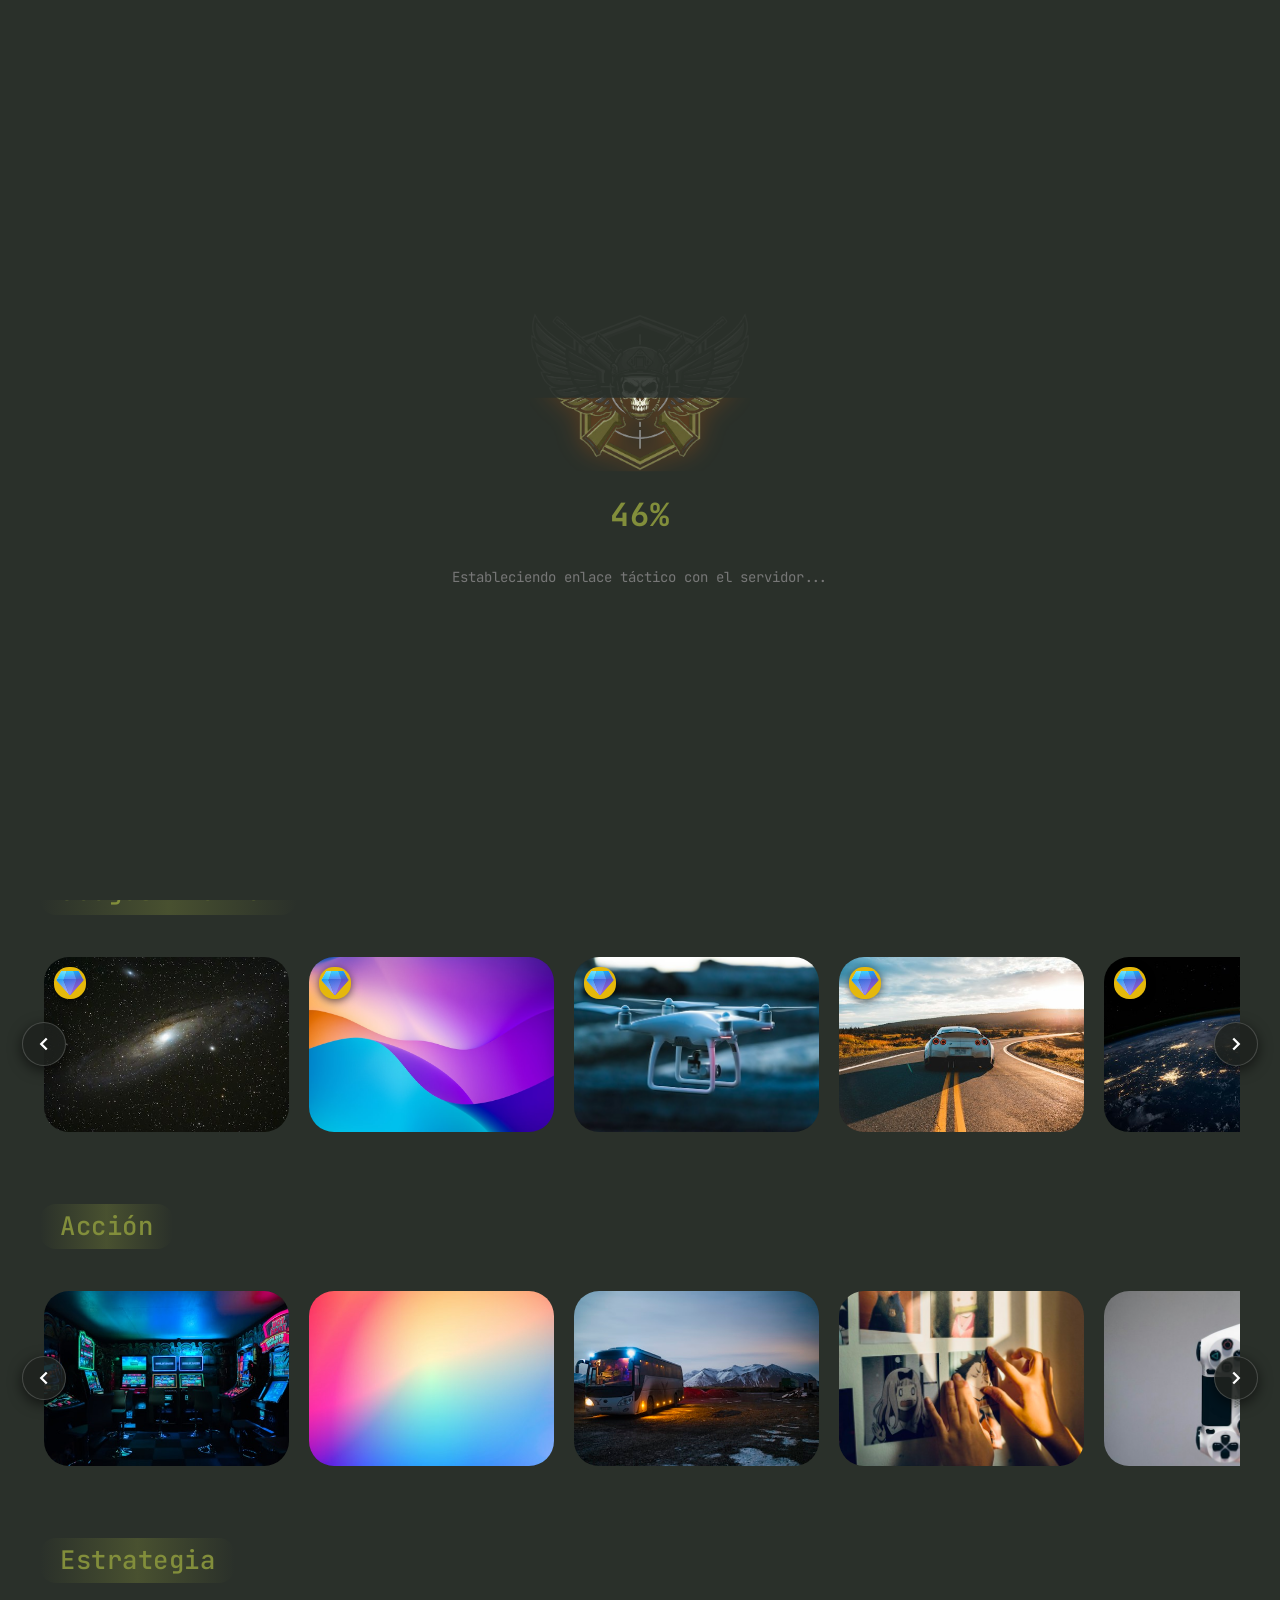
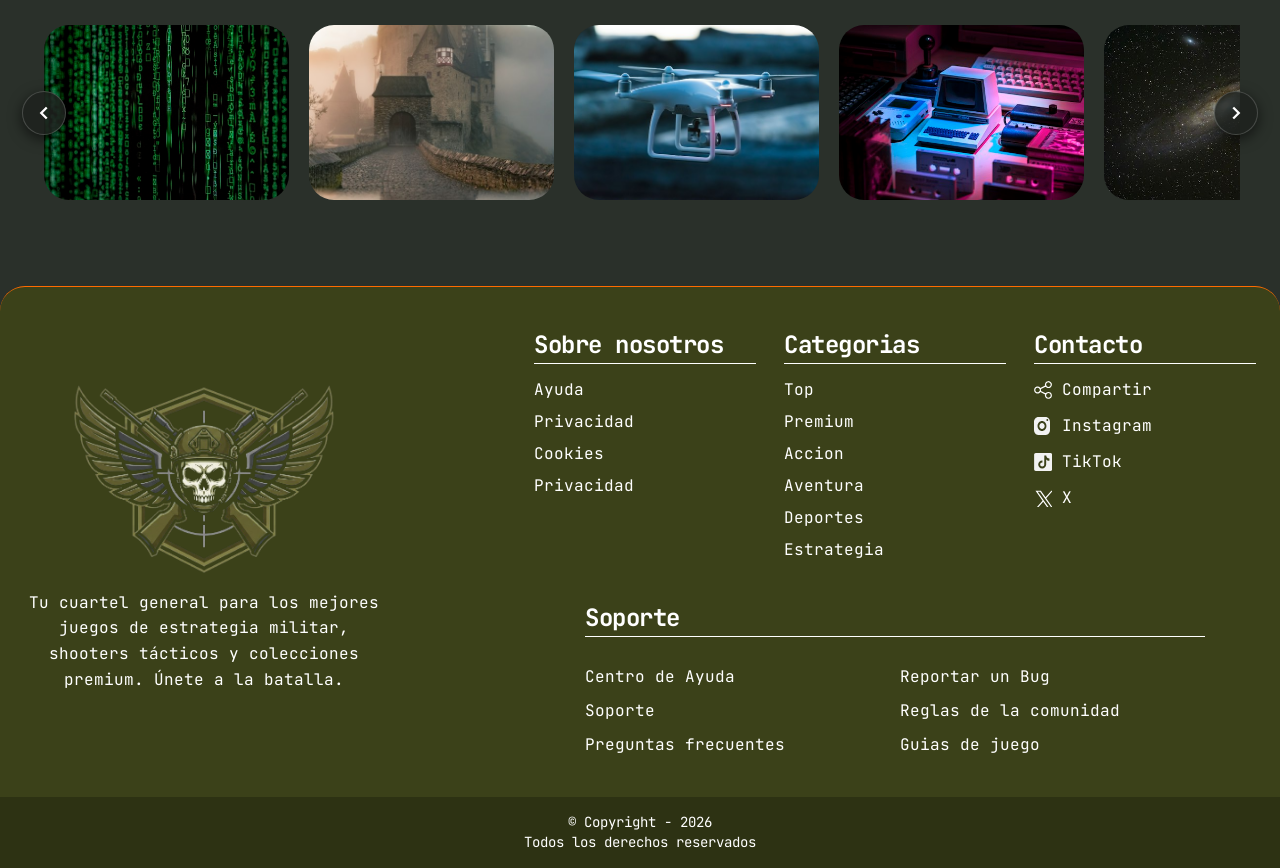
==== commit 3949ef65: "feat(modal): implementar modal de compra Pase de Batalla para juegos premium con botón cerrar" ====
--- a/index.html
+++ b/index.html
@@ -13,6 +13,7 @@
   <link rel="stylesheet" href="css/components/navegacion.css">
   <link rel="stylesheet" href="css/components/cards.css">
   <link rel="stylesheet" href="css/components/carrusel.css">
+  <link rel="stylesheet" href="css/components/modal.css">
   <link rel="stylesheet" href="css/components/footer.css">
   <link rel="stylesheet" href="css/loader.css">
   <link rel="stylesheet" href="css/responsive.css">
@@ -108,7 +109,7 @@
 
     <!-- HERO: JUEGOS EN TENDENCIA (CARRUSEL 3D CON 3 FOTOS DEL MISMO JUEGO) -->
     <section class="seccion-hero" aria-label="Juegos en Tendencia">
-      <h2 class="hero-titulo">Top 1 de nuestros juegos en tendencia!</h2>
+      <h2 class="hero-titulo">¡PRUEBA NUESTRO NUEVO LANZAMIENTO!</h2>
 
       <div class="hero-carrusel-contenedor">
         <!-- Flecha Izquierda -->
@@ -232,6 +233,34 @@
     </div>
   </footer>
 
+  <!-- ====================================================================
+       MODAL DE COMPRA — PASE DE BATALLA (JUEGOS PREMIUM)
+       ==================================================================== -->
+  <div id="modal-pase-batalla" class="modal-overlay" role="dialog" aria-modal="true" aria-labelledby="modal-titulo" aria-hidden="true">
+    <div class="modal-caja">
+      <!-- Botón de Cierre (Cruz) -->
+      <button type="button" class="modal-btn-cerrar" id="btn-cerrar-modal" aria-label="Cerrar modal de compra">&times;</button>
+
+      <!-- Título con Subrayado Naranja -->
+      <h3 id="modal-titulo" class="modal-titulo">Unete a las filas</h3>
+      <div class="modal-linea-decorativa" aria-hidden="true"></div>
+
+      <!-- Texto Descriptivo -->
+      <p class="modal-descripcion">
+        Para conocer la experiencia de juego y disfrutar de todo el contenido
+      </p>
+
+      <!-- Subtítulo / Llamado a la Acción -->
+      <h4 class="modal-subtitulo">COMPRAR PASE DE BATALLA</h4>
+
+      <!-- Contenedor Píldora de Precio y Botón Comprar -->
+      <div class="modal-precio-contenedor">
+        <span class="modal-precio-texto">$40 USD</span>
+        <button type="button" class="btn-modal-comprar" id="btn-modal-comprar">Comprar</button>
+      </div>
+    </div>
+  </div>
+
   <script src="js/loader.js"></script>
   <script src="js/carousel.js"></script>
   <script src="js/main.js"></script>
--- a/css/variables.css
+++ b/css/variables.css
@@ -17,6 +17,10 @@
   /* --- Superficies y Fondos --- */
   --color-fondo: #2A302A;
   --color-superficie-oscura: #141714;
+  --color-overlay-modal: rgba(10, 13, 10, 0.78);
+  --color-modal-fondo: #262E27;
+  --color-modal-caja-precio: #1B211C;
+  --color-modal-desc: #C2C8C2;
 
   /* --- Colores de Estado y Terceros --- */
   --color-premium: #E5B80B;
--- a/css/base.css
+++ b/css/base.css
@@ -1,8 +1,38 @@
 /* ==========================================================================
    ESTILOS BASE, RESET Y TIPOGRAFÍA GLOBAL
    ========================================================================== */
-
-@import url('https://fonts.googleapis.com/css2?family=JetBrains+Mono:wght@300;400;500;700&display=swap');
+/* --- Tipografía Local Autocontenida (JetBrains Mono) --- */
+@font-face {
+  font-family: 'JetBrains Mono';
+  font-style: normal;
+  font-weight: 300;
+  font-display: swap;
+  src: url('../assets/fonts/JetBrainsMono-Light.ttf') format('truetype');
+}
+
+@font-face {
+  font-family: 'JetBrains Mono';
+  font-style: normal;
+  font-weight: 400;
+  font-display: swap;
+  src: url('../assets/fonts/JetBrainsMono-Regular.ttf') format('truetype');
+}
+
+@font-face {
+  font-family: 'JetBrains Mono';
+  font-style: normal;
+  font-weight: 500;
+  font-display: swap;
+  src: url('../assets/fonts/JetBrainsMono-Medium.ttf') format('truetype');
+}
+
+@font-face {
+  font-family: 'JetBrains Mono';
+  font-style: normal;
+  font-weight: 700;
+  font-display: swap;
+  src: url('../assets/fonts/JetBrainsMono-Bold.ttf') format('truetype');
+}
 
 /* --- Reset Estricto --- */
 *,
--- a/css/components/formularios.css
+++ b/css/components/formularios.css
@@ -3,29 +3,36 @@
    Optimizado con operadores relativos y eliminación de clases redundantes
    ========================================================================== */
 
-/* Grupo o fila de campo en formularios */
-form > div {
+/* Grupo o fila de campo en formularios de autenticación */
+.panel-auth form > div:not(.auth-sociales):not(.recaptcha-card) {
   /* 1. Posicionamiento y modelo de caja */
   position: relative;
   width: 100%;
-  margin-bottom: 12px;
+  margin-bottom: 4px;
 
   /* 2. Disposición interna */
   display: flex;
   flex-direction: column;
-  gap: 4px;
+  gap: 2px;
 
   /* 3. Detalles estéticos */
   text-align: left;
 }
 
-form label {
+.panel-auth form label {
   /* 3. Detalles estéticos */
   color: var(--color-blanco);
   font-size: var(--tamano-small);
   font-weight: 400;
 }
 
+.campo-obligatorio {
+  /* 3. Detalles estéticos */
+  color: var(--color-secundario);
+  font-weight: 700;
+  margin-left: 2px;
+}
+
 /* Envoltorio específico cuando un input tiene botón interno (ej. contraseña) */
 .campo-password {
   /* 1. Posicionamiento y modelo de caja */
@@ -37,8 +44,13 @@
   align-items: center;
 }
 
+.campo-password input {
+  /* 1. Posicionamiento y modelo de caja */
+  padding-right: 44px;
+}
+
 /* Input con fondo blanco del prototipo original */
-form input:not([type="checkbox"]) {
+.panel-auth form input:not([type="checkbox"]) {
   /* 1. Posicionamiento y modelo de caja */
   width: 100%;
   min-height: 42px;
@@ -53,12 +65,12 @@
   transition: border-color 0.2s ease, box-shadow 0.2s ease;
 }
 
-form input:not([type="checkbox"])::placeholder {
+.panel-auth form input:not([type="checkbox"])::placeholder {
   /* 3. Detalles estéticos */
   color: var(--color-gris-neutro);
 }
 
-form input:not([type="checkbox"]):focus {
+.panel-auth form input:not([type="checkbox"]):focus {
   /* 3. Detalles estéticos */
   border-color: var(--color-secundario);
   box-shadow: 0 0 0 2px rgba(255, 107, 0, 0.3);
@@ -69,8 +81,11 @@
 .btn-toggle-password {
   /* 1. Posicionamiento y modelo de caja */
   position: absolute;
-  right: 12px;
-  padding: 4px;
+  top: 50%;
+  right: 10px;
+  width: 28px;
+  height: 28px;
+  padding: 0;
 
   /* 2. Disposición interna */
   display: flex;
@@ -80,17 +95,17 @@
   /* 3. Detalles estéticos */
   background: none;
   border: none;
-  cursor: pointer;
-}
-
-.btn-toggle-password svg,
+  transform: translateY(-50%);
+  cursor: pointer;
+}
+
 .btn-toggle-password img {
   /* 1. Posicionamiento y modelo de caja */
-  width: 20px;
-  height: 20px;
-
-  /* 3. Detalles estéticos */
-  filter: invert(0.2);
+  width: 22px;
+  height: 22px;
+
+  /* 3. Detalles estéticos */
+  object-fit: contain;
 }
 
 /* Checkbox de Términos (Registro) */
@@ -130,12 +145,12 @@
 }
 
 /* Mockup ReCaptcha en Registro */
-.recaptcha-card {
+.panel-auth form .recaptcha-card {
   /* 1. Posicionamiento y modelo de caja */
   width: 100%;
   max-width: 300px;
-  margin: 6px auto 14px;
-  padding: 8px 12px;
+  margin: 8px auto 14px;
+  padding: 8px 14px;
 
   /* 2. Disposición interna */
   display: flex;
@@ -145,46 +160,77 @@
   /* 3. Detalles estéticos */
   background-color: var(--color-recaptcha-fondo);
   border: 1px solid var(--color-recaptcha-borde);
-  border-radius: 4px;
-}
-
-.recaptcha-card > label {
-  /* 2. Disposición interna */
-  display: flex;
-  align-items: center;
-  gap: 10px;
-
-  /* 3. Detalles estéticos */
-  color: var(--color-negro);
+  border-radius: var(--radio-sm);
+}
+
+.panel-auth form .recaptcha-card label {
+  /* 2. Disposición interna */
+  display: flex;
+  align-items: center;
+  gap: 12px;
+
+  /* 3. Detalles estéticos */
+  color: var(--color-recaptcha-texto);
   font-family: Arial, sans-serif;
   font-size: 13px;
-}
-
-.recaptcha-card input[type="checkbox"] {
-  /* 1. Posicionamiento y modelo de caja */
-  width: 22px;
-  height: 22px;
-
-  /* 3. Detalles estéticos */
-  cursor: pointer;
-}
-
-.recaptcha-card > div {
-  /* 2. Disposición interna */
-  display: flex;
-  flex-direction: column;
-  align-items: center;
-
-  /* 3. Detalles estéticos */
-  color: var(--color-gris-neutro);
-  font-family: Arial, sans-serif;
-  font-size: 9px;
-}
-
-.recaptcha-card img {
+  font-weight: 500;
+  cursor: pointer;
+}
+
+.panel-auth form .recaptcha-card label span {
+  /* 3. Detalles estéticos */
+  color: var(--color-recaptcha-texto);
+}
+
+.panel-auth form .recaptcha-card input[type="checkbox"] {
   /* 1. Posicionamiento y modelo de caja */
   width: 24px;
   height: 24px;
+  margin: 0;
+
+  /* 3. Detalles estéticos */
+  accent-color: var(--color-recaptcha-azul);
+  cursor: pointer;
+}
+
+.panel-auth form .recaptcha-card .recaptcha-logo-contenedor {
+  /* 2. Disposición interna */
+  display: flex;
+  align-items: center;
+  justify-content: center;
+}
+
+.panel-auth form .recaptcha-card .recaptcha-logo-contenedor img {
+  /* 1. Posicionamiento y modelo de caja */
+  width: 38px;
+  height: 34px;
+
+  /* 3. Detalles estéticos */
+  object-fit: contain;
+}
+
+/* Texto explicativo de error debajo del input (espacio ya reservado para evitar saltos) */
+.msg-error {
+  /* 1. Posicionamiento y modelo de caja */
+  min-height: 14px;
+  margin-top: 2px;
+
+  /* 2. Disposición interna */
+  display: block;
+
+  /* 3. Detalles estéticos */
+  color: var(--color-error);
+  font-size: 11px;
+  line-height: 1.2;
+  visibility: hidden;
+  opacity: 0;
+  transition: opacity 0.2s ease, visibility 0.2s ease;
+}
+
+.msg-error.visible {
+  /* 3. Detalles estéticos */
+  visibility: visible;
+  opacity: 1;
 }
 
 /* ==========================================================================
--- a/css/components/modal.css
+++ b/css/components/modal.css
@@ -0,0 +1,215 @@
+/* ==========================================================================
+   MODAL DE COMPRA — PASE DE BATALLA
+   Ventana emergente que se activa al presionar "COMPRAR" en juegos premium
+   ========================================================================== */
+
+/* Fondo oscuro que cubre toda la pantalla para enfocar la atencion */
+.modal-overlay {
+  /* 1. Posicionamiento y modelo de caja */
+  position: fixed;
+  top: 0;
+  right: 0;
+  bottom: 0;
+  left: 0;
+  z-index: 1000;
+  padding: 20px;
+  overflow-y: auto;
+
+  /* 2. Disposicion interna */
+  display: flex;
+  align-items: center;
+  justify-content: center;
+
+  /* 3. Detalles esteticos */
+  background-color: var(--color-overlay-modal);
+  backdrop-filter: blur(4px);
+  opacity: 0;
+  visibility: hidden;
+  transition: opacity 0.28s ease, visibility 0.28s ease;
+}
+
+/* Estado activo: se hace visible suavemente (por clase .activo o por ancla :target) */
+.modal-overlay.activo,
+.modal-overlay:target {
+  /* 3. Detalles esteticos */
+  opacity: 1;
+  visibility: visible;
+}
+
+/* Tarjeta central del modal con borde naranja y fondo oscuro */
+.modal-caja {
+  /* 1. Posicionamiento y modelo de caja */
+  position: relative;
+  width: 100%;
+  max-width: 490px;
+  padding: 26px 32px 28px;
+  box-sizing: border-box;
+
+  /* 2. Disposicion interna */
+  display: flex;
+  flex-direction: column;
+  align-items: center;
+
+  /* 3. Detalles esteticos */
+  background-color: var(--color-modal-fondo);
+  border: 1.5px solid var(--color-secundario);
+  border-radius: var(--radio-md);
+  box-shadow: 0 14px 40px rgba(0, 0, 0, 0.85);
+  transform: scale(0.92) translateY(10px);
+  transition: transform 0.28s cubic-bezier(0.2, 0.8, 0.2, 1);
+}
+
+/* Animacion de entrada de la caja cuando se activa el overlay */
+.modal-overlay.activo .modal-caja,
+.modal-overlay:target .modal-caja {
+  /* 3. Detalles esteticos */
+  transform: scale(1) translateY(0);
+}
+
+/* Cruz para cerrar el modal en la esquina superior derecha */
+.modal-btn-cerrar {
+  /* 1. Posicionamiento y modelo de caja */
+  position: absolute;
+  top: 10px;
+  right: 14px;
+  width: 32px;
+  height: 32px;
+  padding: 0;
+
+  /* 2. Disposicion interna */
+  display: flex;
+  align-items: center;
+  justify-content: center;
+
+  /* 3. Detalles esteticos */
+  background: transparent;
+  color: var(--color-blanco);
+  font-size: 26px;
+  line-height: 1;
+  border: none;
+  cursor: pointer;
+  opacity: 0.8;
+  transition: opacity 0.2s ease, transform 0.2s ease, color 0.2s ease;
+}
+
+.modal-btn-cerrar:hover,
+.modal-btn-cerrar:focus-visible {
+  /* 3. Detalles esteticos */
+  opacity: 1;
+  color: var(--color-secundario);
+  transform: scale(1.15) rotate(90deg);
+}
+
+/* Titulo principal "Unete a las filas" */
+.modal-titulo {
+  /* 1. Posicionamiento y modelo de caja */
+  margin: 0;
+
+  /* 3. Detalles esteticos */
+  color: var(--color-blanco);
+  font-size: 22px;
+  font-weight: 500;
+  letter-spacing: 0.5px;
+  text-align: center;
+}
+
+/* Linea decorativa naranja debajo del titulo */
+.modal-linea-decorativa {
+  /* 1. Posicionamiento y modelo de caja */
+  width: 140px;
+  height: 2px;
+  margin: 8px 0 16px;
+
+  /* 3. Detalles esteticos */
+  background-color: var(--color-secundario);
+  border-radius: var(--radio-sm);
+}
+
+/* Descripcion intermedia */
+.modal-descripcion {
+  /* 1. Posicionamiento y modelo de caja */
+  max-width: 390px;
+  margin: 0 0 20px;
+
+  /* 3. Detalles esteticos */
+  color: var(--color-modal-desc);
+  font-size: 13.5px;
+  line-height: 1.45;
+  text-align: center;
+}
+
+/* Subtitulo en mayusculas COMPRAR PASE DE BATALLA */
+.modal-subtitulo {
+  /* 1. Posicionamiento y modelo de caja */
+  margin: 0 0 18px;
+
+  /* 3. Detalles esteticos */
+  color: var(--color-blanco);
+  font-size: 16px;
+  font-weight: 700;
+  letter-spacing: 1px;
+  text-align: center;
+  text-transform: uppercase;
+}
+
+/* Pastilla oscura que agrupa el precio y el boton comprar */
+.modal-precio-contenedor {
+  /* 1. Posicionamiento y modelo de caja */
+  padding: 5px 6px 5px 18px;
+
+  /* 2. Disposicion interna */
+  display: inline-flex;
+  align-items: center;
+  justify-content: center;
+  gap: 16px;
+
+  /* 3. Detalles esteticos */
+  background-color: var(--color-modal-caja-precio);
+  border-radius: var(--radio-md);
+  box-shadow: inset 0 2px 4px rgba(0, 0, 0, 0.4);
+}
+
+/* Texto del precio $40 USD */
+.modal-precio-texto {
+  /* 3. Detalles esteticos */
+  color: var(--color-blanco);
+  font-size: 14px;
+  font-weight: 600;
+  letter-spacing: 0.5px;
+}
+
+/* Boton Comprar con fondo dorado/amarillo */
+.btn-modal-comprar {
+  /* 1. Posicionamiento y modelo de caja */
+  padding: 7px 22px;
+
+  /* 2. Disposicion interna */
+  display: inline-flex;
+  align-items: center;
+  justify-content: center;
+
+  /* 3. Detalles esteticos */
+  background-color: var(--color-premium);
+  color: var(--color-blanco);
+  font-size: 14px;
+  font-weight: 700;
+  letter-spacing: 0.3px;
+  border: none;
+  border-radius: var(--radio-sm);
+  cursor: pointer;
+  box-shadow: 0 2px 8px rgba(229, 184, 11, 0.4);
+  transition: transform 0.2s ease, filter 0.2s ease, box-shadow 0.2s ease;
+}
+
+.btn-modal-comprar:hover {
+  /* 3. Detalles esteticos */
+  filter: brightness(1.1);
+  box-shadow: 0 4px 14px rgba(229, 184, 11, 0.65);
+  transform: translateY(-1px);
+}
+
+.btn-modal-comprar:active {
+  /* 3. Detalles esteticos */
+  filter: brightness(0.95);
+  transform: translateY(1px);
+}
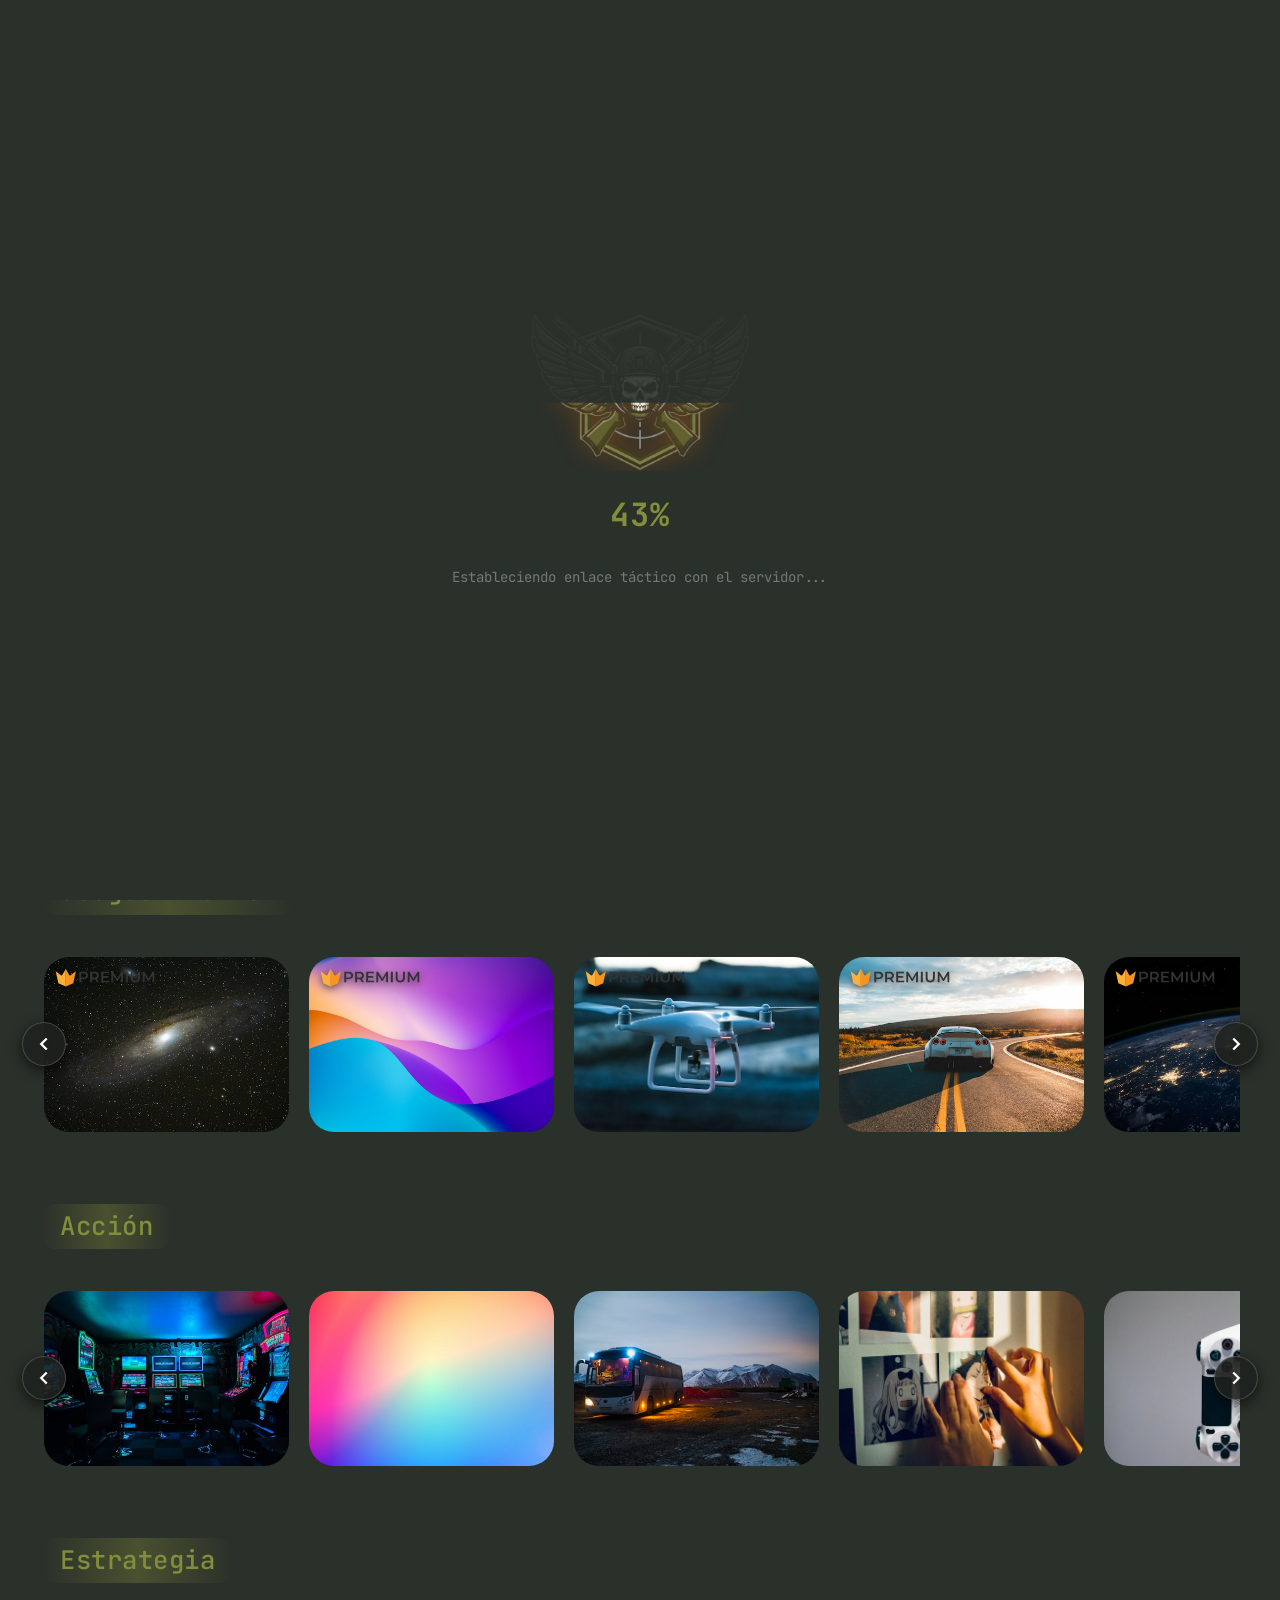
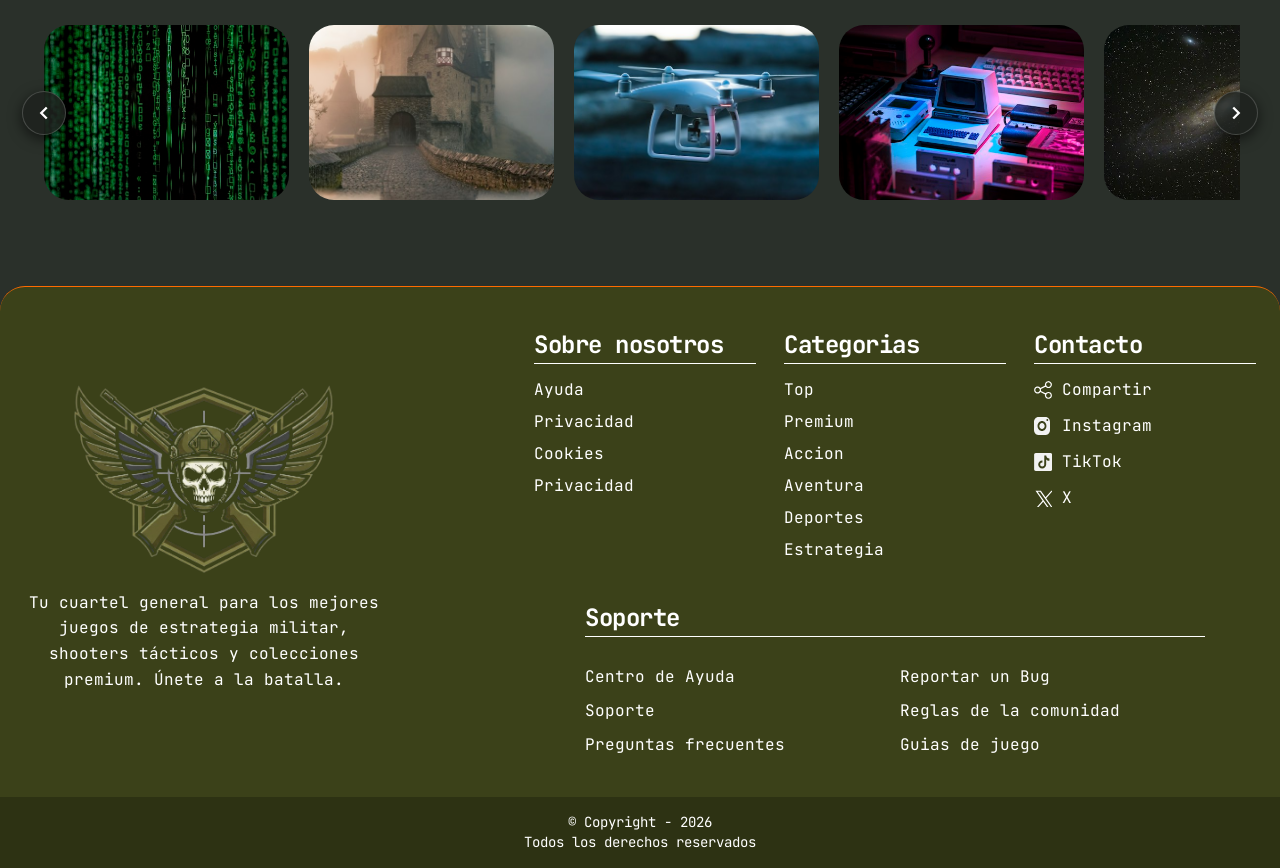
==== commit bf88fe8f: "feat(api): integracion completa de la API v2 de videojuegos de la catedra y apunte de estudio" ====
--- a/index.html
+++ b/index.html
@@ -4,7 +4,6 @@
   <meta charset="UTF-8">
   <meta name="viewport" content="width=device-width, initial-scale=1.0">
   <title>Plataforma de Juegos — Inicio</title>
-  
   <!-- Estilos del Sistema -->
   <link rel="stylesheet" href="css/variables.css">
   <link rel="stylesheet" href="css/base.css">
@@ -107,46 +106,46 @@
        ==================================================================== -->
   <main class="contenido-principal">
 
-    <!-- HERO: JUEGOS EN TENDENCIA (CARRUSEL 3D CON 3 FOTOS DEL MISMO JUEGO) -->
-    <section class="seccion-hero" aria-label="Juegos en Tendencia">
-      <h2 class="hero-titulo">¡PRUEBA NUESTRO NUEVO LANZAMIENTO!</h2>
-
-      <div class="hero-carrusel-contenedor">
+    <!-- CARRUSEL PRINCIPAL 3D: TRES VISTAS DE PEG SOLITAIRE -->
+    <section class="seccion-carrusel-principal" aria-label="Carrusel principal de Peg Solitaire">
+      <h2 class="carrusel-principal-titulo">¡PRUEBA NUESTRO NUEVO LANZAMIENTO!</h2>
+
+      <div class="carrusel-principal-contenedor">
         <!-- Flecha Izquierda -->
-        <button class="hero-flecha izquierda" id="hero-btn-ant" aria-label="Imagen anterior">
+        <button class="carrusel-principal-flecha izquierda" id="carrusel-principal-btn-ant" aria-label="Imagen anterior">
           <svg viewBox="0 0 24 24" fill="none" stroke="currentColor" stroke-width="2.5">
             <polyline points="15 18 9 12 15 6"></polyline>
           </svg>
         </button>
 
         <!-- Escena 3D con perspectiva -->
-        <div class="hero-escena-3d">
-          <div class="hero-carrusel-3d" id="hero-carrusel-3d">
+        <div class="carrusel-principal-escena-3d">
+          <div class="carrusel-principal-3d" id="carrusel-principal-3d">
             <!-- Cara 1: Tablero central -->
-            <a href="game.html" class="hero-card-3d cara-1" title="Jugar a Peg Solitaire">
-              <h3 class="hero-juego-nombre">Peg Solitaire</h3>
+            <a href="game.html" class="carrusel-principal-tarjeta-3d cara-1" title="Jugar a Peg Solitaire">
+              <h3 class="carrusel-principal-juego-nombre">Peg Solitaire</h3>
               <img src="assets/images/peg_solitaire_hero.jpg" alt="Peg Solitaire Tablero">
-              <span class="btn-card-accion btn-hero-accion">JUGAR</span>
+              <span class="btn-card-accion btn-carrusel-principal-accion">JUGAR</span>
             </a>
 
             <!-- Cara 2: Detalle de juego -->
-            <a href="game.html" class="hero-card-3d cara-2" title="Jugar a Peg Solitaire">
-              <h3 class="hero-juego-nombre">Peg Solitaire</h3>
+            <a href="game.html" class="carrusel-principal-tarjeta-3d cara-2" title="Jugar a Peg Solitaire">
+              <h3 class="carrusel-principal-juego-nombre">Peg Solitaire</h3>
               <img src="assets/images/game_solitaire_1.jpg" alt="Peg Solitaire Detalle">
-              <span class="btn-card-accion btn-hero-accion">JUGAR</span>
+              <span class="btn-card-accion btn-carrusel-principal-accion">JUGAR</span>
             </a>
 
             <!-- Cara 3: Vista táctica -->
-            <a href="game.html" class="hero-card-3d cara-3" title="Jugar a Peg Solitaire">
-              <h3 class="hero-juego-nombre">Peg Solitaire</h3>
+            <a href="game.html" class="carrusel-principal-tarjeta-3d cara-3" title="Jugar a Peg Solitaire">
+              <h3 class="carrusel-principal-juego-nombre">Peg Solitaire</h3>
               <img src="assets/images/game_scifi_2.jpg" alt="Peg Solitaire Táctica">
-              <span class="btn-card-accion btn-hero-accion">JUGAR</span>
+              <span class="btn-card-accion btn-carrusel-principal-accion">JUGAR</span>
             </a>
           </div>
         </div>
 
         <!-- Flecha Derecha -->
-        <button class="hero-flecha derecha" id="hero-btn-sig" aria-label="Siguiente imagen">
+        <button class="carrusel-principal-flecha derecha" id="carrusel-principal-btn-sig" aria-label="Siguiente imagen">
           <svg viewBox="0 0 24 24" fill="none" stroke="currentColor" stroke-width="2.5">
             <polyline points="9 18 15 12 9 6"></polyline>
           </svg>
@@ -155,8 +154,8 @@
     </section>
 
     <!-- ====================================================================
-         CATÁLOGO MODULAR DE CATEGORÍAS (RENDERIZADO DINÁMICO EN JS/CAROUSEL.JS)
-         Buenas prácticas: DRY, carruseles infinitos, animaciones skewX y hover.
+         CATÁLOGO MODULAR DE CATEGORÍAS
+         DRY, carruseles infinitos, animaciones skewX y hover.
          ==================================================================== -->
     <div id="contenedor-categorias" class="contenedor-categorias"></div>
 
@@ -168,7 +167,7 @@
   <footer class="footer-principal">
     <div class="footer-contenedor">
        
-      <!-- Caja 1: Marca y descripción -->
+      <!-- Marca y descripción -->
       <div class="footer-marca">
         <img src="assets/logo.png" alt="Logotipo Plataforma">
         <p>
@@ -176,7 +175,7 @@
         </p>
       </div>
 
-      <!-- Caja 2: Contenedor de links (Grid) -->
+      <!--Contenedor de links (grid) -->
       <div class="footer-links-grid">
         <div>
           <h4>Sobre nosotros</h4>
@@ -210,7 +209,7 @@
           </ul>
         </div>
 
-        <!-- Sección Soporte dentro del bloque de navegación -->
+        <!-- Sección soporte dentro del bloque de navegación -->
         <div class="footer-soporte">
           <h4>Soporte</h4>
           <div>
@@ -245,15 +244,14 @@
       <h3 id="modal-titulo" class="modal-titulo">Unete a las filas</h3>
       <div class="modal-linea-decorativa" aria-hidden="true"></div>
 
-      <!-- Texto Descriptivo -->
+      <!-- descripcion -->
       <p class="modal-descripcion">
         Para conocer la experiencia de juego y disfrutar de todo el contenido
       </p>
 
-      <!-- Subtítulo / Llamado a la Acción -->
       <h4 class="modal-subtitulo">COMPRAR PASE DE BATALLA</h4>
 
-      <!-- Contenedor Píldora de Precio y Botón Comprar -->
+      <!-- precio y boton para comprar -->
       <div class="modal-precio-contenedor">
         <span class="modal-precio-texto">$40 USD</span>
         <button type="button" class="btn-modal-comprar" id="btn-modal-comprar">Comprar</button>
@@ -262,6 +260,7 @@
   </div>
 
   <script src="js/loader.js"></script>
+  <script src="js/api.js"></script>
   <script src="js/carousel.js"></script>
   <script src="js/main.js"></script>
 </body>
--- a/css/components/botones.css
+++ b/css/components/botones.css
@@ -1,6 +1,6 @@
 /* ==========================================================================
    COMPONENTE: BOTONES Y EFECTOS HOVER
-   Requerimiento Mandatorio Nº 2: Mínimo 3 animaciones hover diferenciadas
+   Mínimo 3 animaciones hover diferenciadas
    - Efecto 1: Escala con sombra elevada (ej. Botón Submit / Auth)
    - Efecto 2: Barrido de fondo horizontal con ::before (ej. Sidebar / Splash)
    - Efecto 3: Borde luminiscente (glow) y cambio de radio (ej. Botonera Barra)
--- a/css/components/cards.css
+++ b/css/components/cards.css
@@ -194,18 +194,20 @@
   transform: translateY(0);
 }
 
-/* diamante azul para identificar los juegos premium */
+/* insignia para identificar los juegos premium */
 .badge-premium-icon {
   /* 1. Alineacion propia y modelo de caja */
   position: absolute;
   top: 10px;
   left: 10px;
   z-index: 4;
-  width: 32px;
-  height: 32px;
-
-  /* 3. Detalles esteticos */
-  filter: drop-shadow(0 2px 4px rgba(0, 0, 0, 0.6));
+  width: auto;
+  max-width: 105px;
+  height: 22px;
+
+  /* 3. Detalles esteticos */
+  border-radius: var(--radio-sm);
+  filter: drop-shadow(0 2px 5px rgba(0, 0, 0, 0.65));
   pointer-events: none;
   transition: transform 0.3s ease;
 }
@@ -213,7 +215,7 @@
 .card-juego:hover .badge-premium-icon,
 .card-juego:focus-visible .badge-premium-icon {
   /* 3. Detalles esteticos */
-  transform: scale(1.1);
+  transform: scale(1.08);
 }
 
 /* animacion del tema 2 (filmina 10): al deslizar a la derecha las cards se inclinan por inercia */
--- a/css/components/carrusel.css
+++ b/css/components/carrusel.css
@@ -1,11 +1,11 @@
 /* ==========================================================================
-   CARRUSELES: HERO 3D GIRATORIO Y CATEGORIAS INFINITAS
-   - Hero: carrusel 3D con perspectiva donde giran solas 3 fotos del mismo juego (Peg Solitaire)
+  CARRUSELES: PRINCIPAL 3D GIRATORIO Y CATEGORIAS INFINITAS
+  - Carrusel principal: vista 3D de Peg Solitaire con transiciones de estado
    - Categorias: carruseles horizontales infinitos con flechas y deformacion skewX
    ========================================================================== */
 
-/* --- 1. Carrusel Hero 3D (Juegos en Tendencia) --- */
-.seccion-hero {
+/* --- 1. Carrusel principal 3D (Peg Solitaire) --- */
+.seccion-carrusel-principal {
   /* 1. Alineacion propia y modelo de caja */
   width: 100%;
   max-width: var(--ancho-maximo);
@@ -16,9 +16,9 @@
   text-align: center;
 }
 
-/* titulo dorado llamativo del hero */
-.seccion-hero > h2,
-.hero-titulo {
+/* titulo dorado del carrusel principal */
+.seccion-carrusel-principal > h2,
+.carrusel-principal-titulo {
   /* 1. Alineacion propia y modelo de caja */
   margin-bottom: 24px;
 
@@ -32,13 +32,13 @@
   text-shadow: 0 0 24px rgba(229, 184, 11, 0.4), 0 2px 8px rgba(0, 0, 0, 0.95);
 }
 
-.hero-titulo span {
+.carrusel-principal-titulo span {
   /* 2. Disposicion interna */
   display: block;
 }
 
 /* contenedor para centrar la escena 3D y las flechas */
-.hero-carrusel-contenedor {
+.carrusel-principal-contenedor {
   /* 1. Alineacion propia y modelo de caja */
   position: relative;
   width: 100%;
@@ -54,7 +54,7 @@
 }
 
 /* la escena 3D: le clavamos perspective como nos explicaron en el tema 2 para que tenga profundidad real */
-.hero-escena-3d {
+.carrusel-principal-escena-3d {
   /* 1. Alineacion propia y modelo de caja */
   position: relative;
   width: 440px;
@@ -64,8 +64,8 @@
   perspective: 1000px;
 }
 
-/* prisma o cilindro 3D que gira sobre el eje Y */
-.hero-carrusel-3d {
+/* prisma 3D que JavaScript rota entre estados; CSS interpola el movimiento */
+.carrusel-principal-3d {
   /* 1. Alineacion propia y modelo de caja */
   position: relative;
   width: 100%;
@@ -73,34 +73,20 @@
 
   /* 3. Detalles esteticos */
   transform-style: preserve-3d;
-  transition: transform 0.8s cubic-bezier(0.25, 1, 0.5, 1);
-  animation: rotarHero3D 12s cubic-bezier(0.77, 0, 0.175, 1) infinite;
-}
-
-/* cuando pasas el mouse por arriba pausamos el giro para poder ver la imagen tranqui */
-.hero-carrusel-contenedor:hover .hero-carrusel-3d {
-  /* 3. Detalles esteticos */
-  animation-play-state: paused;
-}
-
-/* animacion automatica en bucle: muestra cada una de las 3 caras del juego y espera unos segundos en cada una */
-@keyframes rotarHero3D {
-  0%, 25% {
-    transform: rotateY(0deg);
+  transform: rotateY(0deg);
+  transition: transform 1.1s cubic-bezier(0.25, 1, 0.5, 1);
+  will-change: transform;
+}
+
+/* Respetamos la preferencia del usuario por menos movimiento */
+@media (prefers-reduced-motion: reduce) {
+  .carrusel-principal-3d {
+    transition: none;
   }
-  33.33%, 58.33% {
-    transform: rotateY(-120deg);
-  }
-  66.66%, 91.66% {
-    transform: rotateY(-240deg);
-  }
-  100% {
-    transform: rotateY(-360deg);
-  }
 }
 
 /* cada una de las 3 fotos del mismo juego ubicadas en el espacio 3D */
-.hero-card-3d {
+.carrusel-principal-tarjeta-3d {
   /* 1. Alineacion propia y modelo de caja */
   position: absolute;
   top: 0;
@@ -117,29 +103,29 @@
   box-shadow: 0 10px 30px rgba(0, 0, 0, 0.8), 0 0 15px rgba(0, 0, 0, 0.5);
   text-decoration: none;
   cursor: pointer;
-  backface-visibility: visible;
+  backface-visibility: hidden;
   transition: box-shadow 0.3s ease, filter 0.3s ease;
 }
 
 /* foto 1: al frente en 0 grados y corrida en Z */
-.hero-card-3d.cara-1 {
+.carrusel-principal-tarjeta-3d.cara-1 {
   /* 3. Detalles esteticos */
   transform: rotateY(0deg) translateZ(200px);
 }
 
 /* foto 2: girada 120 grados para armar el triangulo 3D */
-.hero-card-3d.cara-2 {
+.carrusel-principal-tarjeta-3d.cara-2 {
   /* 3. Detalles esteticos */
   transform: rotateY(120deg) translateZ(200px);
 }
 
 /* foto 3: girada 240 grados */
-.hero-card-3d.cara-3 {
+.carrusel-principal-tarjeta-3d.cara-3 {
   /* 3. Detalles esteticos */
   transform: rotateY(240deg) translateZ(200px);
 }
 
-.hero-card-3d img {
+.carrusel-principal-tarjeta-3d img {
   /* 1. Alineacion propia y modelo de caja */
   width: 100%;
   height: 100%;
@@ -149,8 +135,8 @@
 }
 
 /* titulo del juego sobre la foto con borde negro para que resalte */
-.hero-juego-nombre,
-.hero-card-3d h3 {
+.carrusel-principal-juego-nombre,
+.carrusel-principal-tarjeta-3d h3 {
   /* 1. Alineacion propia y modelo de caja */
   position: absolute;
   top: 20px;
@@ -170,8 +156,8 @@
   pointer-events: none;
 }
 
-/* boton JUGAR centrado en cada cara del hero que aparece en hover */
-.btn-hero-accion {
+/* boton JUGAR centrado en cada cara que aparece en hover */
+.btn-carrusel-principal-accion {
   /* 1. Alineacion propia y modelo de caja */
   position: absolute;
   top: 52%;
@@ -200,14 +186,14 @@
   transition: opacity 0.28s ease, transform 0.28s cubic-bezier(0.2, 0.8, 0.2, 1), background-color 0.25s ease, border-color 0.25s ease, box-shadow 0.25s ease;
 }
 
-.hero-card-3d:hover .btn-hero-accion,
-.hero-card-3d:focus-visible .btn-hero-accion {
+.carrusel-principal-tarjeta-3d:hover .btn-carrusel-principal-accion,
+.carrusel-principal-tarjeta-3d:focus-visible .btn-carrusel-principal-accion {
   /* 3. Detalles esteticos */
   opacity: 1;
   transform: translate(-50%, -50%) scale(1);
 }
 
-.btn-hero-accion:hover {
+.btn-carrusel-principal-accion:hover {
   /* 1. Alineacion propia y modelo de caja */
   transform: translate(-50%, -56%) scale(1.08);
 
@@ -218,9 +204,9 @@
   box-shadow: 0 8px 25px rgba(255, 107, 0, 0.8), 0 0 16px var(--color-secundario);
 }
 
-/* flechas de navegacion para el hero */
-.hero-carrusel-contenedor > button,
-.hero-flecha {
+/* flechas de navegacion para el carrusel principal */
+.carrusel-principal-contenedor > button,
+.carrusel-principal-flecha {
   /* 1. Alineacion propia y modelo de caja */
   z-index: 10;
   width: 46px;
@@ -240,8 +226,8 @@
   transition: background-color 0.2s ease, transform 0.2s ease, border-color 0.2s ease;
 }
 
-.hero-carrusel-contenedor > button:hover,
-.hero-flecha:hover {
+.carrusel-principal-contenedor > button:hover,
+.carrusel-principal-flecha:hover {
   /* 3. Detalles esteticos */
   background-color: var(--color-acento);
   color: var(--color-blanco);
@@ -249,8 +235,8 @@
   transform: scale(1.1);
 }
 
-.hero-carrusel-contenedor > button svg,
-.hero-flecha svg {
+.carrusel-principal-contenedor > button svg,
+.carrusel-principal-flecha svg {
   /* 1. Alineacion propia y modelo de caja */
   width: 22px;
   height: 22px;
--- a/css/components/modal.css
+++ b/css/components/modal.css
@@ -25,6 +25,7 @@
   backdrop-filter: blur(4px);
   opacity: 0;
   visibility: hidden;
+  pointer-events: none;
   transition: opacity 0.28s ease, visibility 0.28s ease;
 }
 
@@ -34,6 +35,7 @@
   /* 3. Detalles esteticos */
   opacity: 1;
   visibility: visible;
+  pointer-events: auto;
 }
 
 /* Tarjeta central del modal con borde naranja y fondo oscuro */
--- a/css/responsive.css
+++ b/css/responsive.css
@@ -5,12 +5,12 @@
    ========================================================================== */
 
 /* --- AJUSTES BASE MOBILE (< 768px) --- */
-.hero-carrusel-contenedor {
+.carrusel-principal-contenedor {
   /* 1. Alineacion propia y modelo de caja */
   gap: 16px;
 }
 
-.hero-escena-3d {
+.carrusel-principal-escena-3d {
   /* 1. Alineacion propia y modelo de caja */
   width: 270px;
   height: 200px;
@@ -19,23 +19,23 @@
   perspective: 650px;
 }
 
-.hero-card-3d.cara-1 {
+.carrusel-principal-tarjeta-3d.cara-1 {
   /* 3. Detalles esteticos */
   transform: rotateY(0deg) translateZ(120px);
 }
 
-.hero-card-3d.cara-2 {
+.carrusel-principal-tarjeta-3d.cara-2 {
   /* 3. Detalles esteticos */
   transform: rotateY(120deg) translateZ(120px);
 }
 
-.hero-card-3d.cara-3 {
+.carrusel-principal-tarjeta-3d.cara-3 {
   /* 3. Detalles esteticos */
   transform: rotateY(240deg) translateZ(120px);
 }
 
-.hero-juego-nombre,
-.hero-card-3d h3 {
+.carrusel-principal-juego-nombre,
+.carrusel-principal-tarjeta-3d h3 {
   /* 3. Detalles esteticos */
   font-size: 18px;
 }
@@ -47,20 +47,20 @@
   height: 155px;
 }
 
-/* --- TABLET Y PANTALLAS MEDIANAS (min-width: 768px) --- */
+/* --- TABLET Y PANTALLAS MEDIANAS--- */
 @media (min-width: 768px) {
-  .seccion-hero > h2,
-  .hero-titulo {
+  .seccion-carrusel-principal > h2,
+  .carrusel-principal-titulo {
     /* 3. Detalles estéticos */
     font-size: 2.2rem;
   }
 
-  .hero-carrusel-contenedor {
+  .carrusel-principal-contenedor {
     /* 1. Alineacion propia y modelo de caja */
     gap: 45px;
   }
 
-  .hero-escena-3d {
+  .carrusel-principal-escena-3d {
     /* 1. Alineacion propia y modelo de caja */
     width: 360px;
     height: 260px;
@@ -69,23 +69,23 @@
     perspective: 850px;
   }
 
-  .hero-card-3d.cara-1 {
+  .carrusel-principal-tarjeta-3d.cara-1 {
     /* 3. Detalles esteticos */
     transform: rotateY(0deg) translateZ(160px);
   }
 
-  .hero-card-3d.cara-2 {
+  .carrusel-principal-tarjeta-3d.cara-2 {
     /* 3. Detalles esteticos */
     transform: rotateY(120deg) translateZ(160px);
   }
 
-  .hero-card-3d.cara-3 {
+  .carrusel-principal-tarjeta-3d.cara-3 {
     /* 3. Detalles esteticos */
     transform: rotateY(240deg) translateZ(160px);
   }
 
-  .hero-juego-nombre,
-  .hero-card-3d h3 {
+  .carrusel-principal-juego-nombre,
+  .carrusel-principal-tarjeta-3d h3 {
     /* 3. Detalles esteticos */
     font-size: 22px;
   }
@@ -100,8 +100,8 @@
 
 /* --- DESKTOP Y PANTALLAS GRANDES (min-width: 1024px) --- */
 @media (min-width: 1024px) {
-  .seccion-hero > h2,
-  .hero-titulo {
+  .seccion-carrusel-principal > h2,
+  .carrusel-principal-titulo {
     /* 3. Detalles estéticos */
     font-size: 2.5rem;
   }
@@ -208,7 +208,8 @@
 
   .badge-premium-icon {
     /* 1. Posicionamiento y modelo de caja */
-    width: 26px;
-    height: 26px;
-  }
-}
+    width: auto;
+    max-width: 80px;
+    height: 18px;
+  }
+}
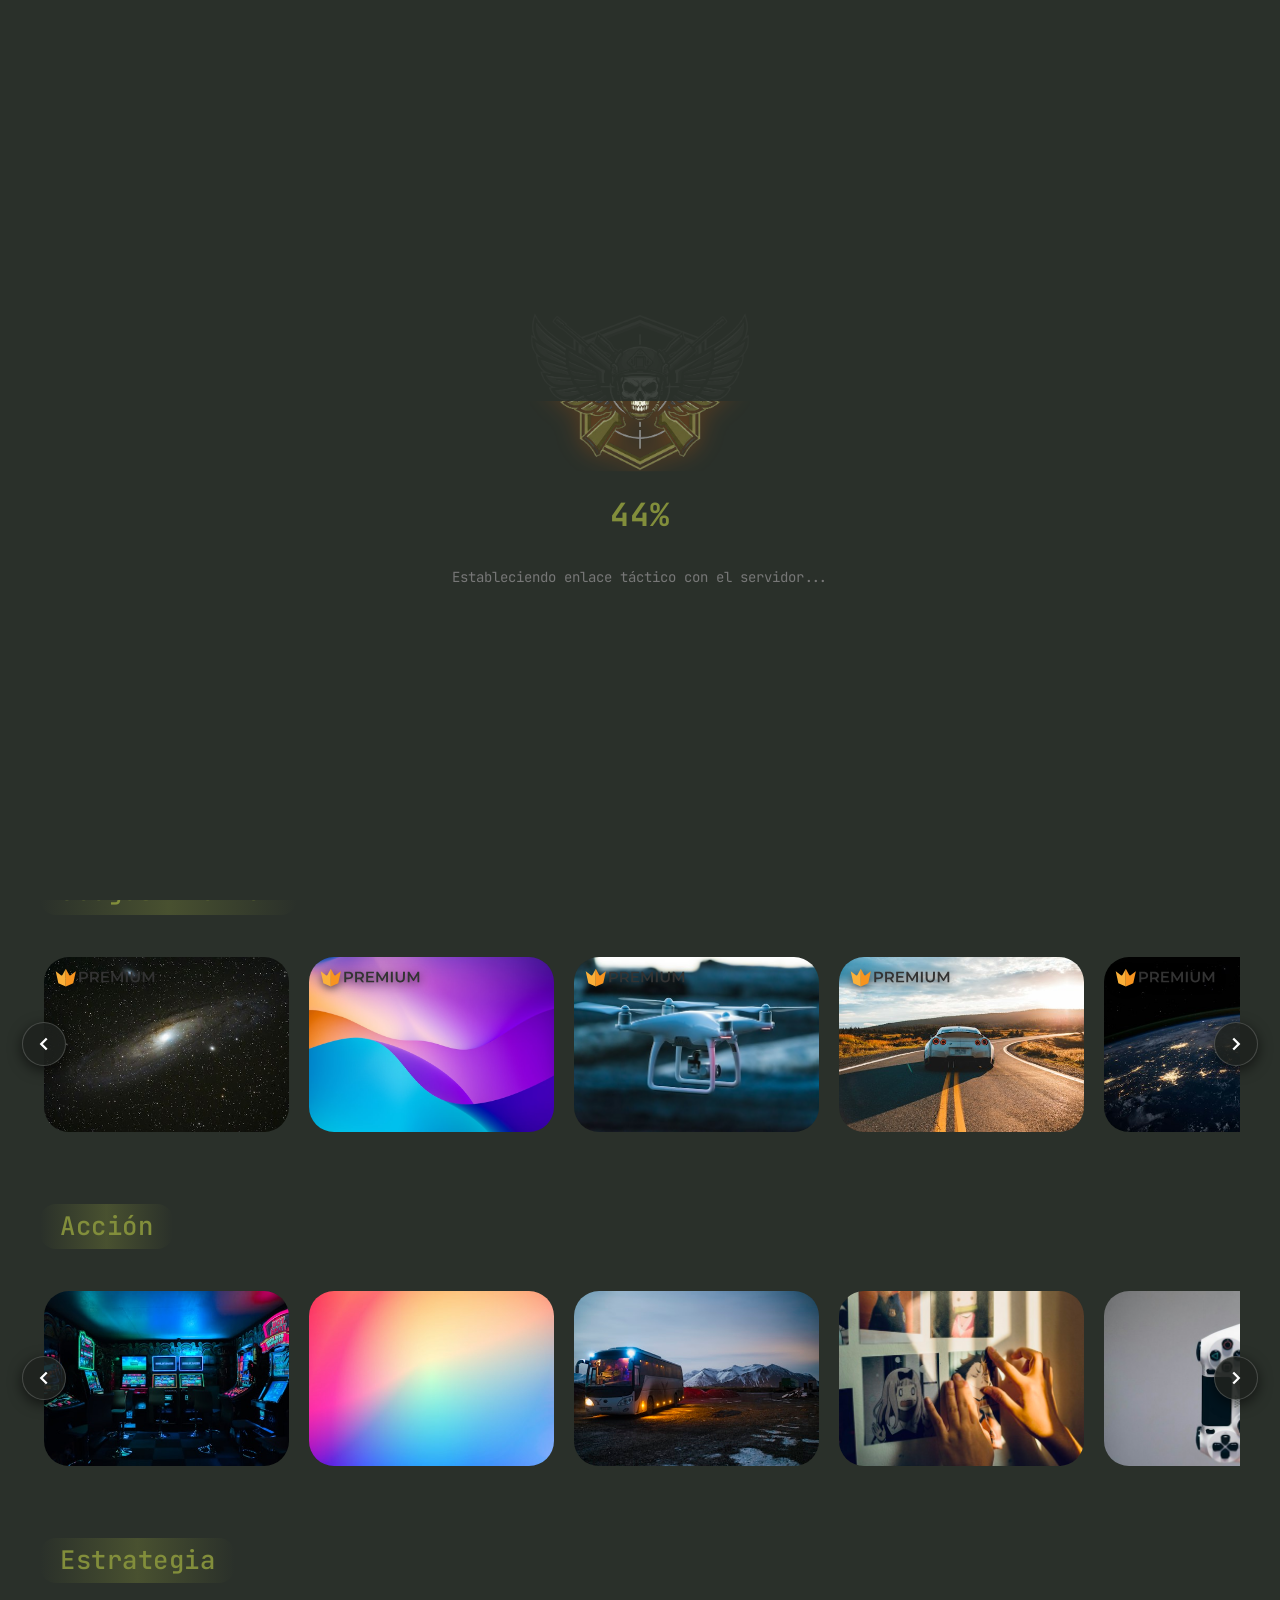
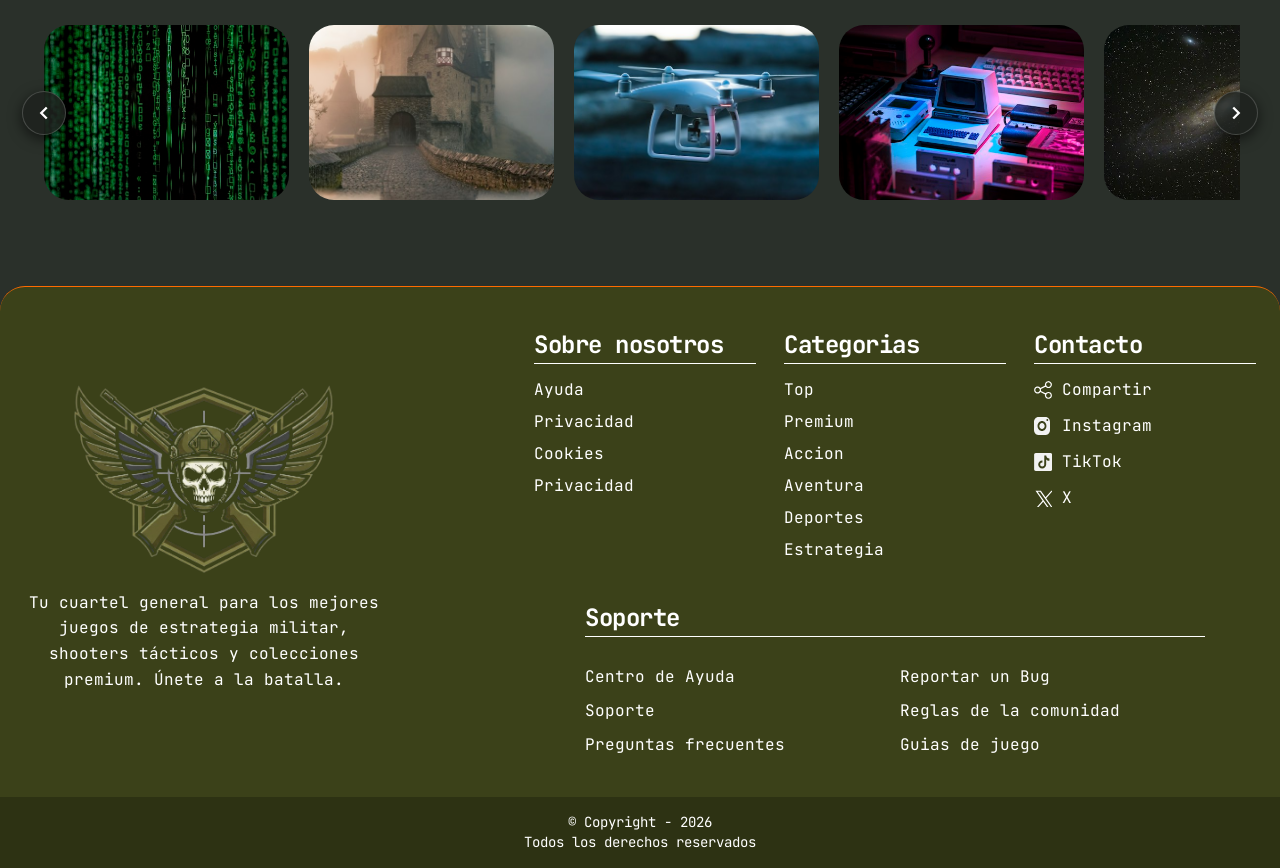
==== commit 4126365a: "fix: resolver conflicto de declaraciones y restaurar título Top 1 de juegos en tendencia" ====
--- a/index.html
+++ b/index.html
@@ -108,7 +108,7 @@
 
     <!-- CARRUSEL PRINCIPAL 3D: TRES VISTAS DE PEG SOLITAIRE -->
     <section class="seccion-carrusel-principal" aria-label="Carrusel principal de Peg Solitaire">
-      <h2 class="carrusel-principal-titulo">¡PRUEBA NUESTRO NUEVO LANZAMIENTO!</h2>
+      <h2 class="carrusel-principal-titulo">Top 1 de nuestros juegos en tendencia!</h2>
 
       <div class="carrusel-principal-contenedor">
         <!-- Flecha Izquierda -->
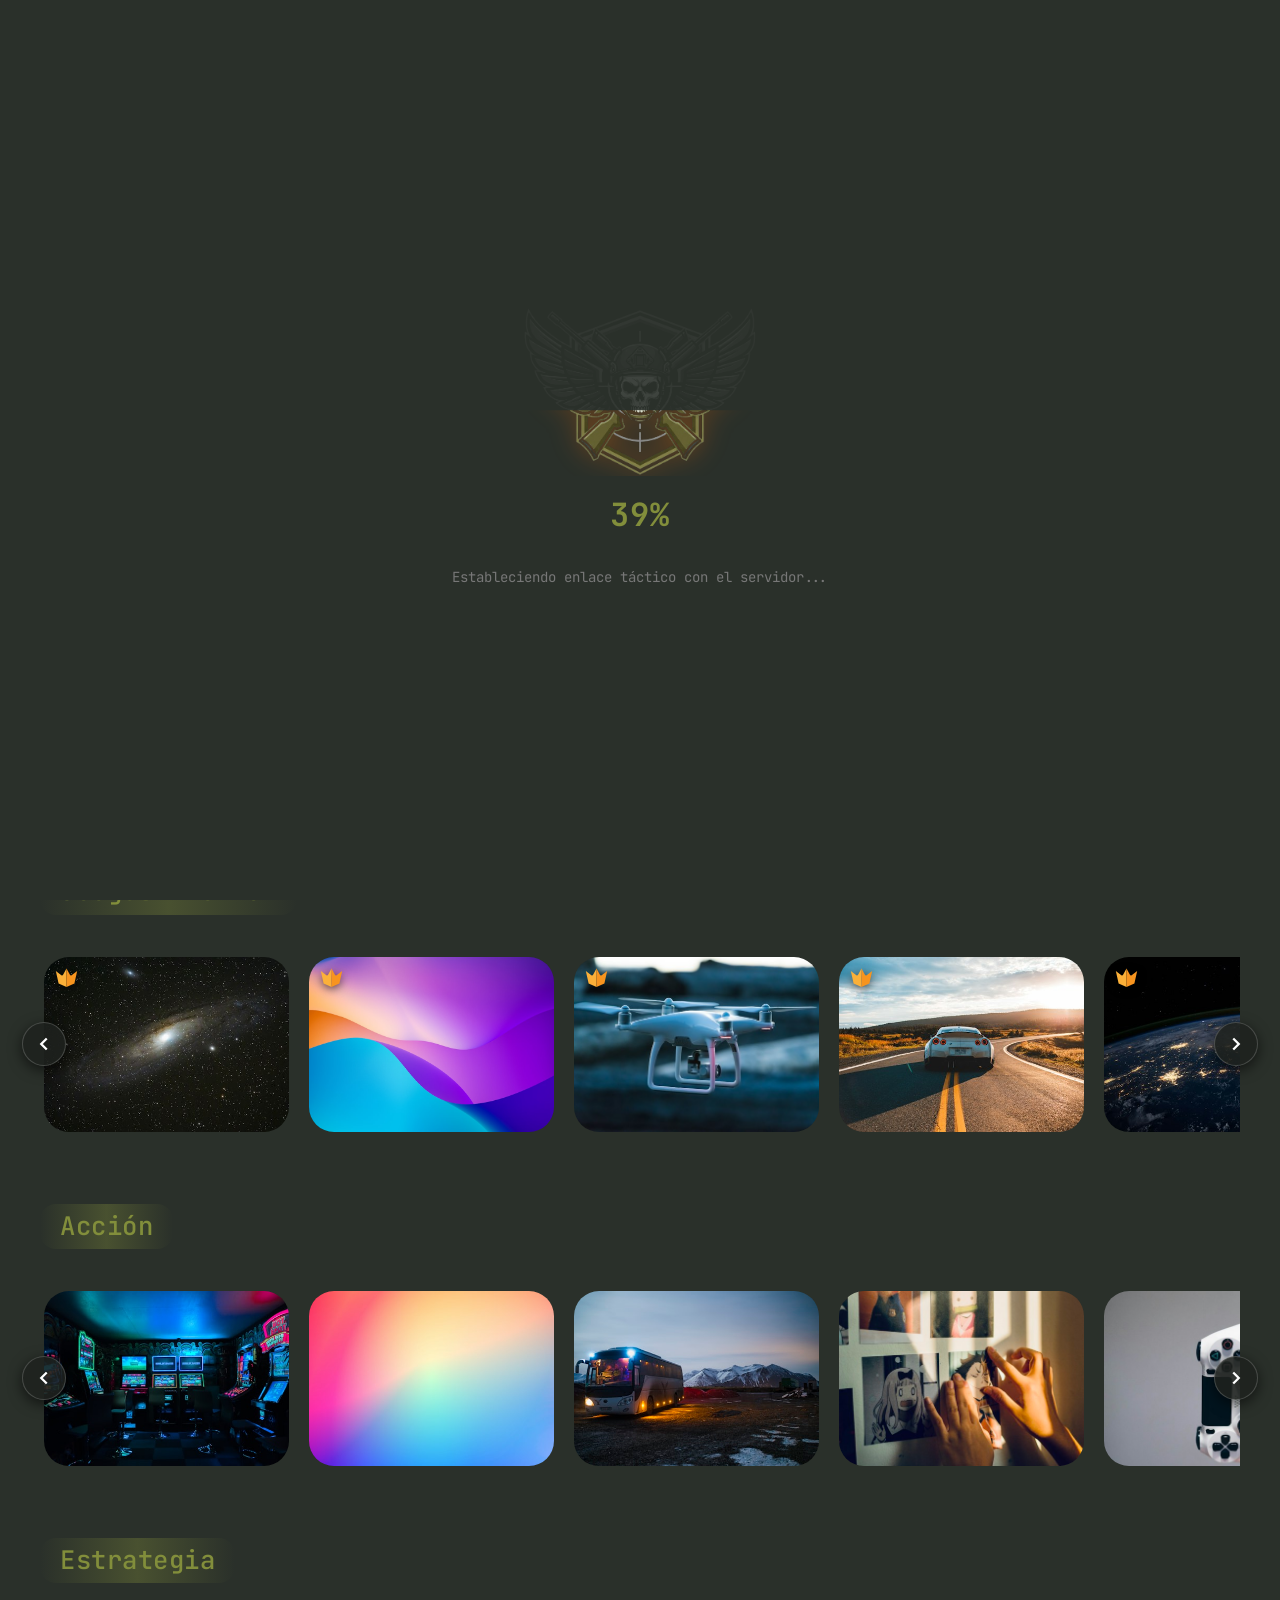
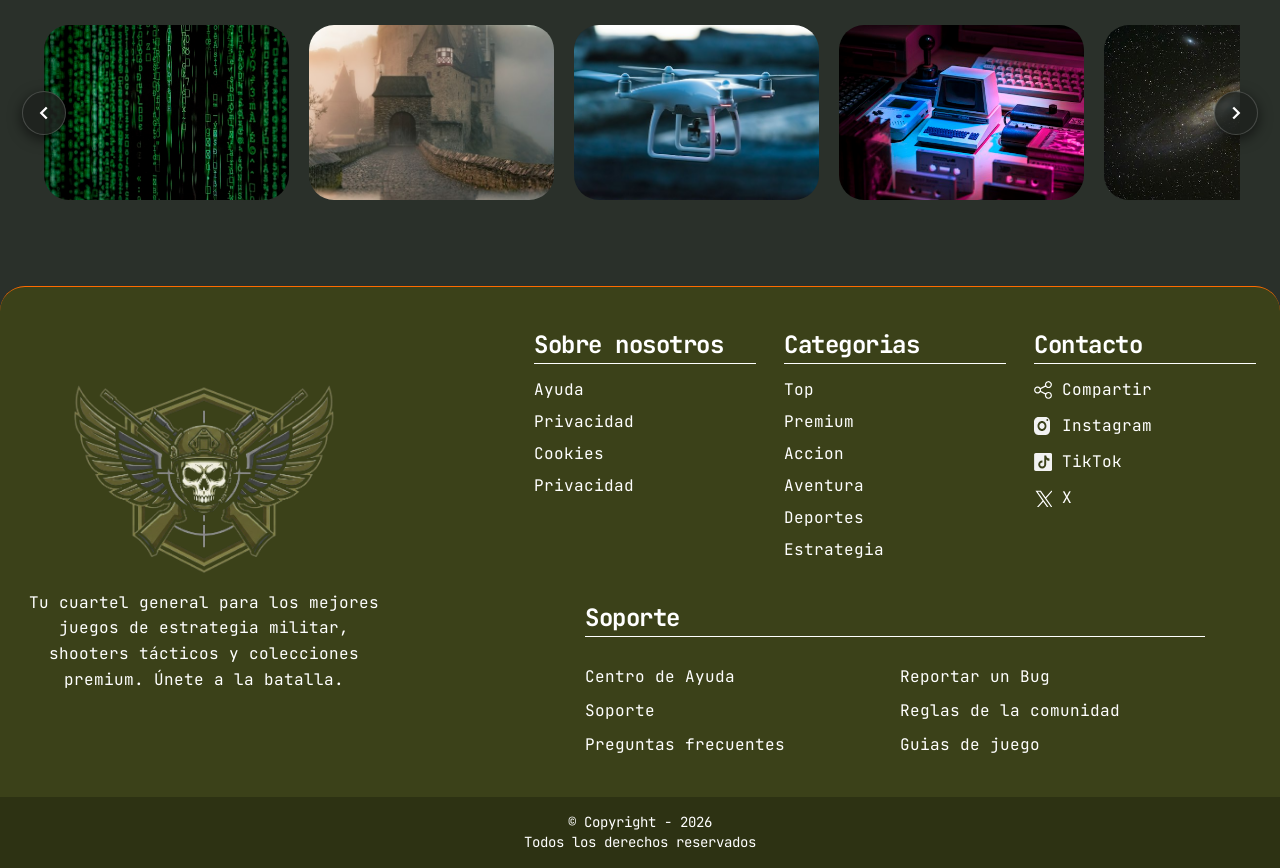
==== commit 5284feb8: "style: estandarizar todos los comentarios en mayusculas, sin tildes, sin numeros y sin simbolos" ====
--- a/index.html
+++ b/index.html
@@ -4,7 +4,7 @@
   <meta charset="UTF-8">
   <meta name="viewport" content="width=device-width, initial-scale=1.0">
   <title>Plataforma de Juegos — Inicio</title>
-  <!-- Estilos del Sistema -->
+  <!-- ESTILOS DEL SISTEMA -->
   <link rel="stylesheet" href="css/variables.css">
   <link rel="stylesheet" href="css/base.css">
   <link rel="stylesheet" href="css/components/botones.css">
@@ -19,9 +19,7 @@
 </head>
 <body>
 
-  <!-- ====================================================================
-       PANTALLA DE CARGA (LOADER 5s)
-       ==================================================================== -->
+  <!-- PANTALLA DE CARGA LOADER S -->
   <div id="pantalla-carga" class="pantalla-carga">
     <div>
       <div class="loader-logo">
@@ -33,13 +31,11 @@
     </div>
   </div>
 
-  <!-- ====================================================================
-       BARRA DE NAVEGACIÓN SUPERIOR (NAVBAR)
-       ==================================================================== -->
+  <!-- BARRA DE NAVEGACION SUPERIOR NAVBAR -->
   <header class="nav-principal">
     <div class="nav-contenedor">
       
-      <!-- Lado Izquierdo: Menú Hamburguesa y Logo Oficial -->
+      <!-- LADO IZQUIERDO MENU HAMBURGUESA Y LOGO OFICIAL -->
       <div class="nav-izquierda">
         <button id="btn-toggle-sidebar" aria-label="Abrir menú de navegación">
           <img src="assets/icons/menu.svg" alt="Menú lateral">
@@ -49,7 +45,7 @@
         </a>
       </div>
 
-      <!-- Centro: Buscador Pill con Lupa Naranja -->
+      <!-- CENTRO BUSCADOR PILL CON LUPA NARANJA -->
       <div class="nav-centro">
         <form role="search" onsubmit="event.preventDefault();">
           <input type="search" placeholder="Buscar juegos, géneros o batallas..." aria-label="Buscar juegos">
@@ -59,7 +55,7 @@
         </form>
       </div>
 
-      <!-- Lado Derecho: Avatar Circular del Soldado y Menú Desplegable -->
+      <!-- LADO DERECHO AVATAR CIRCULAR DEL SOLDADO Y MENU DESPLEGABLE -->
       <div class="nav-derecha">
         <div class="perfil-menu-contenedor">
           <button type="button" id="btn-perfil" aria-expanded="false" aria-haspopup="true" aria-controls="menu-perfil" aria-label="Abrir opciones de usuario">
@@ -79,7 +75,7 @@
     </div>
   </header>
 
-  <!-- SIDEBAR OFF-CANVAS -->
+  <!-- SIDEBAR OFF CANVAS -->
   <div class="sidebar-overlay" id="sidebar-overlay"></div>
   <aside class="sidebar" id="sidebar">
     <header>
@@ -101,41 +97,39 @@
     </ul>
   </aside>
 
-  <!-- ====================================================================
-       CONTENIDO PRINCIPAL
-       ==================================================================== -->
+  <!-- CONTENIDO PRINCIPAL -->
   <main class="contenido-principal">
 
-    <!-- CARRUSEL PRINCIPAL 3D: TRES VISTAS DE PEG SOLITAIRE -->
+    <!-- CARRUSEL PRINCIPAL D TRES VISTAS DE PEG SOLITAIRE -->
     <section class="seccion-carrusel-principal" aria-label="Carrusel principal de Peg Solitaire">
-      <h2 class="carrusel-principal-titulo">Top 1 de nuestros juegos en tendencia!</h2>
+      <h2 class="carrusel-principal-titulo">!PRUEBA NUESTRO NUEVO LANZAMIENTO!</h2>
 
       <div class="carrusel-principal-contenedor">
-        <!-- Flecha Izquierda -->
+        <!-- FLECHA IZQUIERDA -->
         <button class="carrusel-principal-flecha izquierda" id="carrusel-principal-btn-ant" aria-label="Imagen anterior">
           <svg viewBox="0 0 24 24" fill="none" stroke="currentColor" stroke-width="2.5">
             <polyline points="15 18 9 12 15 6"></polyline>
           </svg>
         </button>
 
-        <!-- Escena 3D con perspectiva -->
+        <!-- ESCENA D CON PERSPECTIVA -->
         <div class="carrusel-principal-escena-3d">
           <div class="carrusel-principal-3d" id="carrusel-principal-3d">
-            <!-- Cara 1: Tablero central -->
+            <!-- CARA TABLERO CENTRAL -->
             <a href="game.html" class="carrusel-principal-tarjeta-3d cara-1" title="Jugar a Peg Solitaire">
               <h3 class="carrusel-principal-juego-nombre">Peg Solitaire</h3>
               <img src="assets/images/peg_solitaire_hero.jpg" alt="Peg Solitaire Tablero">
               <span class="btn-card-accion btn-carrusel-principal-accion">JUGAR</span>
             </a>
 
-            <!-- Cara 2: Detalle de juego -->
+            <!-- CARA DETALLE DE JUEGO -->
             <a href="game.html" class="carrusel-principal-tarjeta-3d cara-2" title="Jugar a Peg Solitaire">
               <h3 class="carrusel-principal-juego-nombre">Peg Solitaire</h3>
               <img src="assets/images/game_solitaire_1.jpg" alt="Peg Solitaire Detalle">
               <span class="btn-card-accion btn-carrusel-principal-accion">JUGAR</span>
             </a>
 
-            <!-- Cara 3: Vista táctica -->
+            <!-- CARA VISTA TACTICA -->
             <a href="game.html" class="carrusel-principal-tarjeta-3d cara-3" title="Jugar a Peg Solitaire">
               <h3 class="carrusel-principal-juego-nombre">Peg Solitaire</h3>
               <img src="assets/images/game_scifi_2.jpg" alt="Peg Solitaire Táctica">
@@ -144,7 +138,7 @@
           </div>
         </div>
 
-        <!-- Flecha Derecha -->
+        <!-- FLECHA DERECHA -->
         <button class="carrusel-principal-flecha derecha" id="carrusel-principal-btn-sig" aria-label="Siguiente imagen">
           <svg viewBox="0 0 24 24" fill="none" stroke="currentColor" stroke-width="2.5">
             <polyline points="9 18 15 12 9 6"></polyline>
@@ -153,21 +147,16 @@
       </div>
     </section>
 
-    <!-- ====================================================================
-         CATÁLOGO MODULAR DE CATEGORÍAS
-         DRY, carruseles infinitos, animaciones skewX y hover.
-         ==================================================================== -->
+    <!-- CATALOGO MODULAR DE CATEGORIAS DRY CARRUSELES INFINITOS ANIMACIONES SKEWX Y HOVER -->
     <div id="contenedor-categorias" class="contenedor-categorias"></div>
 
   </main>
 
-  <!-- ====================================================================
-       FAT FOOTER INSTITUCIONAL
-       ==================================================================== -->
+  <!-- FAT FOOTER INSTITUCIONAL -->
   <footer class="footer-principal">
     <div class="footer-contenedor">
        
-      <!-- Marca y descripción -->
+      <!-- MARCA Y DESCRIPCION -->
       <div class="footer-marca">
         <img src="assets/logo.png" alt="Logotipo Plataforma">
         <p>
@@ -175,7 +164,7 @@
         </p>
       </div>
 
-      <!--Contenedor de links (grid) -->
+      <!-- CONTENEDOR DE LINKS GRID -->
       <div class="footer-links-grid">
         <div>
           <h4>Sobre nosotros</h4>
@@ -209,7 +198,7 @@
           </ul>
         </div>
 
-        <!-- Sección soporte dentro del bloque de navegación -->
+        <!-- SECCION SOPORTE DENTRO DEL BLOQUE DE NAVEGACION -->
         <div class="footer-soporte">
           <h4>Soporte</h4>
           <div>
@@ -225,33 +214,31 @@
 
     </div>
 
-    <!-- Barra Inferior -->
+    <!-- BARRA INFERIOR -->
     <div class="footer-bottom">
       <p>© Copyright - 2026</p>
       <p>Todos los derechos reservados</p>
     </div>
   </footer>
 
-  <!-- ====================================================================
-       MODAL DE COMPRA — PASE DE BATALLA (JUEGOS PREMIUM)
-       ==================================================================== -->
+  <!-- MODAL DE COMPRA PASE DE BATALLA JUEGOS PREMIUM -->
   <div id="modal-pase-batalla" class="modal-overlay" role="dialog" aria-modal="true" aria-labelledby="modal-titulo" aria-hidden="true">
     <div class="modal-caja">
-      <!-- Botón de Cierre (Cruz) -->
+      <!-- BOTON DE CIERRE CRUZ -->
       <button type="button" class="modal-btn-cerrar" id="btn-cerrar-modal" aria-label="Cerrar modal de compra">&times;</button>
 
-      <!-- Título con Subrayado Naranja -->
+      <!-- TITULO CON SUBRAYADO NARANJA -->
       <h3 id="modal-titulo" class="modal-titulo">Unete a las filas</h3>
       <div class="modal-linea-decorativa" aria-hidden="true"></div>
 
-      <!-- descripcion -->
+      <!-- DESCRIPCION -->
       <p class="modal-descripcion">
         Para conocer la experiencia de juego y disfrutar de todo el contenido
       </p>
 
       <h4 class="modal-subtitulo">COMPRAR PASE DE BATALLA</h4>
 
-      <!-- precio y boton para comprar -->
+      <!-- PRECIO Y BOTON PARA COMPRAR -->
       <div class="modal-precio-contenedor">
         <span class="modal-precio-texto">$40 USD</span>
         <button type="button" class="btn-modal-comprar" id="btn-modal-comprar">Comprar</button>
--- a/css/variables.css
+++ b/css/variables.css
@@ -1,20 +1,17 @@
-/* ==========================================================================
-   VARIABLES Y TOKENS DE DISEÑO — ESTÉTICA MILITAR / CLONE WARS
-   Basado en el Design System de Figma (File Key: LI86LH8D4OyOSsgXW0ePn2)
-   ========================================================================== */
+/* VARIABLES Y TOKENS DE DISENO ESTETICA MILITAR CLONE WARS BASADO EN EL DESIGN SYSTEM DE FIGMA FILE KEY LI LH D OYOSSGXW EPN */
 
 :root {
-  /* --- Paleta Cromática Primaria (Verde Militar) --- */
+  /* PALETA CROMATICA PRIMARIA VERDE MILITAR */
   --color-primario: #4B5320;
   --color-primario-claro: #828E3B;
   --color-primario-claro2: #66702D;
   --color-primario-oscuro: #3B4119;
   --color-primario-oscuro2: #2D3213;
 
-  /* --- Paleta Secundaria (Naranja Táctico) --- */
+  /* PALETA SECUNDARIA NARANJA TACTICO */
   --color-secundario: #FF6B00;
 
-  /* --- Superficies y Fondos --- */
+  /* SUPERFICIES Y FONDOS */
   --color-fondo: #2A302A;
   --color-superficie-oscura: #141714;
   --color-overlay-modal: rgba(10, 13, 10, 0.78);
@@ -22,7 +19,7 @@
   --color-modal-caja-precio: #1B211C;
   --color-modal-desc: #C2C8C2;
 
-  /* --- Colores de Estado y Terceros --- */
+  /* COLORES DE ESTADO Y TERCEROS */
   --color-premium: #E5B80B;
   --color-error: #E53935;
   --color-exito: #4CAF50;
@@ -31,33 +28,33 @@
   --color-recaptcha-fondo: #F9F9F9;
   --color-recaptcha-borde: #D3D3D3;
 
-  /* --- Colores Neutros y Textos --- */
+  /* COLORES NEUTROS Y TEXTOS */
   --color-blanco: #FFFFFF;
   --color-gris-neutro: #777777;
   --color-negro: #0A0D0A;
 
-  /* --- Tipografías --- */
+  /* TIPOGRAFIAS */
   --fuente-principal: 'JetBrains Mono', monospace;
 
-  /* --- Tamaños de Fuente --- */
+  /* TAMANOS DE FUENTE */
   --tamano-h1: 64px;
   --tamano-h2: 48px;
   --tamano-h3: 24px;
   --tamano-body: 16px;
   --tamano-small: 14px;
 
-  /* --- Border Radius --- */
+  /* BORDER RADIUS */
   --radio-sm: 5px;
   --radio-md: 8px;
   --radio-lg: 16px;
   --radio-card: 25px;
   --radio-redondo: 50%;
 
-  /* --- Gradientes --- */
+  /* GRADIENTES */
   --gradiente-fondo-login: linear-gradient(to left, rgba(0, 0, 0, 1), transparent);
   --gradiente-fondo-registro: linear-gradient(to right, rgba(0, 0, 0, 1), transparent);
 
-  /* --- Dimensiones del Layout --- */
+  /* DIMENSIONES DEL LAYOUT */
   --ancho-maximo: 1440px;
   --altura-nav: 81px;
   --ancho-sidebar: 260px;
--- a/css/base.css
+++ b/css/base.css
@@ -1,63 +1,31 @@
-/* ==========================================================================
-   ESTILOS BASE, RESET Y TIPOGRAFÍA GLOBAL
-   ========================================================================== */
-/* --- Tipografía Local Autocontenida (JetBrains Mono) --- */
-@font-face {
-  font-family: 'JetBrains Mono';
-  font-style: normal;
-  font-weight: 300;
-  font-display: swap;
-  src: url('../assets/fonts/JetBrainsMono-Light.ttf') format('truetype');
-}
+/* ESTILOS BASE RESET Y TIPOGRAFIA GLOBAL */
 
-@font-face {
-  font-family: 'JetBrains Mono';
-  font-style: normal;
-  font-weight: 400;
-  font-display: swap;
-  src: url('../assets/fonts/JetBrainsMono-Regular.ttf') format('truetype');
-}
+@import url('https://fonts.googleapis.com/css2?family=JetBrains+Mono:wght@300;400;500;700&display=swap');
 
-@font-face {
-  font-family: 'JetBrains Mono';
-  font-style: normal;
-  font-weight: 500;
-  font-display: swap;
-  src: url('../assets/fonts/JetBrainsMono-Medium.ttf') format('truetype');
-}
-
-@font-face {
-  font-family: 'JetBrains Mono';
-  font-style: normal;
-  font-weight: 700;
-  font-display: swap;
-  src: url('../assets/fonts/JetBrainsMono-Bold.ttf') format('truetype');
-}
-
-/* --- Reset Estricto --- */
+/* RESET ESTRICTO */
 *,
 *::before,
 *::after {
-  /* 1. Alineación propia y modelo de caja */
+  /* ALINEACION PROPIA Y MODELO DE CAJA */
   box-sizing: border-box;
   margin: 0;
   padding: 0;
 }
 
-/* --- Raíz del Documento --- */
+/* RAIZ DEL DOCUMENTO */
 html {
-  /* 3. Detalles estéticos */
+  /* DETALLES ESTETICOS */
   color-scheme: dark;
   font-size: 16px;
   scroll-behavior: smooth;
 }
 
 body {
-  /* 1. Alineación propia y modelo de caja */
+  /* ALINEACION PROPIA Y MODELO DE CAJA */
   min-height: 100vh;
   overflow-x: hidden;
 
-  /* 3. Detalles estéticos */
+  /* DETALLES ESTETICOS */
   background-color: var(--color-fondo);
   color: var(--color-blanco);
   font-family: var(--fuente-principal);
@@ -66,9 +34,9 @@
   -moz-osx-font-smoothing: grayscale;
 }
 
-/* --- Tipografía --- */
+/* TIPOGRAFIA */
 h1, h2, h3, h4, h5, h6 {
-  /* 3. Detalles estéticos */
+  /* DETALLES ESTETICOS */
   color: var(--color-blanco);
   font-family: var(--fuente-principal);
   font-weight: 700;
@@ -76,51 +44,51 @@
 }
 
 h1 {
-  /* 3. Detalles estéticos */
-  font-size: 2.5rem; /* 40px mobile */
+  /* DETALLES ESTETICOS */
+  font-size: 2.5rem; /* PX MOBILE */
   line-height: 1.2;
 }
 
 h2 {
-  /* 3. Detalles estéticos */
-  font-size: 1.8rem; /* 28px mobile */
+  /* DETALLES ESTETICOS */
+  font-size: 1.8rem; /* PX MOBILE */
   line-height: 1.3;
 }
 
 h3 {
-  /* 3. Detalles estéticos */
-  font-size: 1.3rem; /* 20px mobile */
+  /* DETALLES ESTETICOS */
+  font-size: 1.3rem; /* PX MOBILE */
   line-height: 1.4;
 }
 
 p {
-  /* 1. Alineación propia y modelo de caja */
+  /* ALINEACION PROPIA Y MODELO DE CAJA */
   margin-bottom: 0.5rem;
 
-  /* 3. Detalles estéticos */
+  /* DETALLES ESTETICOS */
   color: var(--color-blanco);
   font-size: var(--tamano-body);
 }
 
 small {
-  /* 3. Detalles estéticos */
+  /* DETALLES ESTETICOS */
   color: var(--color-gris-neutro);
   font-size: var(--tamano-small);
 }
 
-/* --- Enlaces y Botones Base --- */
+/* ENLACES Y BOTONES BASE */
 a {
-  /* 2. Disposición interna */
+  /* DISPOSICION INTERNA */
   display: inline-block;
 
-  /* 3. Detalles estéticos */
+  /* DETALLES ESTETICOS */
   color: inherit;
   text-decoration: none;
   transition: color 0.2s ease;
 }
 
 button, input, select, textarea {
-  /* 3. Detalles estéticos */
+  /* DETALLES ESTETICOS */
   background: none;
   color: inherit;
   font-family: inherit;
@@ -130,73 +98,73 @@
 }
 
 button {
-  /* 3. Detalles estéticos */
+  /* DETALLES ESTETICOS */
   cursor: pointer;
   user-select: none;
 }
 
-/* --- Imágenes y Multimedia --- */
+/* IMAGENES Y MULTIMEDIA */
 img, svg {
-  /* 1. Alineación propia y modelo de caja */
+  /* ALINEACION PROPIA Y MODELO DE CAJA */
   max-width: 100%;
   height: auto;
 
-  /* 2. Disposición interna */
+  /* DISPOSICION INTERNA */
   display: block;
 }
 
-/* --- Barra de Scroll Temática Militar --- */
+/* BARRA DE SCROLL TEMATICA MILITAR */
 ::-webkit-scrollbar {
-  /* 1. Alineación propia y modelo de caja */
+  /* ALINEACION PROPIA Y MODELO DE CAJA */
   width: 8px;
   height: 8px;
 }
 
 ::-webkit-scrollbar-track {
-  /* 3. Detalles estéticos */
+  /* DETALLES ESTETICOS */
   background: var(--color-superficie-oscura);
 }
 
 ::-webkit-scrollbar-thumb {
-  /* 3. Detalles estéticos */
+  /* DETALLES ESTETICOS */
   background: var(--color-primario);
   border-radius: 4px;
 }
 
 ::-webkit-scrollbar-thumb:hover {
-  /* 3. Detalles estéticos */
+  /* DETALLES ESTETICOS */
   background: var(--color-primario-claro);
 }
 
-/* --- Clases de Utilidad Comunes --- */
+/* CLASES DE UTILIDAD COMUNES */
 .texto-centrado {
-  /* 3. Detalles estéticos */
+  /* DETALLES ESTETICOS */
   text-align: center;
 }
 
 .texto-secundario,
 .texto-acento {
-  /* 3. Detalles estéticos */
+  /* DETALLES ESTETICOS */
   color: var(--color-secundario);
 }
 
 .texto-primario-claro {
-  /* 3. Detalles estéticos */
+  /* DETALLES ESTETICOS */
   color: var(--color-primario-claro);
 }
 
 .texto-premium {
-  /* 3. Detalles estéticos */
+  /* DETALLES ESTETICOS */
   color: var(--color-premium);
 }
 
 .oculto {
-  /* 2. Disposición interna */
+  /* DISPOSICION INTERNA */
   display: none !important;
 }
 
 .sr-only {
-  /* 1. Alineación propia y modelo de caja */
+  /* ALINEACION PROPIA Y MODELO DE CAJA */
   position: absolute;
   width: 1px;
   height: 1px;
@@ -205,7 +173,7 @@
   overflow: hidden;
   clip: rect(0, 0, 0, 0);
 
-  /* 3. Detalles estéticos */
+  /* DETALLES ESTETICOS */
   white-space: nowrap;
   border: 0;
 }
--- a/css/components/botones.css
+++ b/css/components/botones.css
@@ -1,26 +1,20 @@
-/* ==========================================================================
-   COMPONENTE: BOTONES Y EFECTOS HOVER
-   Mínimo 3 animaciones hover diferenciadas
-   - Efecto 1: Escala con sombra elevada (ej. Botón Submit / Auth)
-   - Efecto 2: Barrido de fondo horizontal con ::before (ej. Sidebar / Splash)
-   - Efecto 3: Borde luminiscente (glow) y cambio de radio (ej. Botonera Barra)
-   ========================================================================== */
+/* COMPONENTE BOTONES Y EFECTOS HOVER MINIMO ANIMACIONES HOVER DIFERENCIADAS EFECTO ESCALA CON SOMBRA ELEVADA EJ BOTON SUBMIT AUTH EFECTO BARRIDO DE FONDO HORIZONTAL CON BEFORE EJ SIDEBAR SPLASH EFECTO BORDE LUMINISCENTE GLOW Y CAMBIO DE RADIO EJ BOTONERA BARRA */
 
-/* --- Botón Base --- */
+/* BOTON BASE */
 .btn {
-  /* 1. Posicionamiento y modelo de caja */
+  /* POSICIONAMIENTO Y MODELO DE CAJA */
   position: relative;
   min-height: 44px;
   padding: 10px 20px;
   overflow: hidden;
 
-  /* 2. Disposición interna */
+  /* DISPOSICION INTERNA */
   display: inline-flex;
   align-items: center;
   justify-content: center;
   gap: 10px;
 
-  /* 3. Detalles estéticos */
+  /* DETALLES ESTETICOS */
   color: inherit;
   font-size: var(--tamano-body);
   font-weight: 700;
@@ -32,15 +26,13 @@
   transition: transform 0.25s ease, box-shadow 0.25s ease, border-color 0.25s ease, background-color 0.25s ease;
 }
 
-/* ==========================================================================
-   EFECTO 1: Escala con sombra elevada
-   ========================================================================== */
+/* EFECTO ESCALA CON SOMBRA ELEVADA */
 .btn-efecto-escala,
 .btn-auth-submit {
-  /* 1. Posicionamiento y modelo de caja */
+  /* POSICIONAMIENTO Y MODELO DE CAJA */
   min-height: 44px;
 
-  /* 3. Detalles estéticos */
+  /* DETALLES ESTETICOS */
   background-color: var(--color-secundario);
   color: var(--color-blanco);
   border: 1px solid var(--color-secundario);
@@ -52,66 +44,62 @@
 
 .btn-efecto-escala:hover,
 .btn-auth-submit:hover {
-  /* 1. Posicionamiento y modelo de caja */
+  /* POSICIONAMIENTO Y MODELO DE CAJA */
   transform: scale(1.04);
 
-  /* 3. Detalles estéticos */
+  /* DETALLES ESTETICOS */
   box-shadow: 0 8px 25px rgba(255, 107, 0, 0.6);
   filter: brightness(0.95);
 }
 
 .btn-efecto-escala:focus-visible,
 .btn-auth-submit:focus-visible {
-  /* 3. Detalles estéticos */
+  /* DETALLES ESTETICOS */
   outline: 2px solid var(--color-blanco);
   outline-offset: 2px;
 }
 
-/* ==========================================================================
-   EFECTO 2: Barrido de fondo horizontal con ::before
-   ========================================================================== */
+/* EFECTO BARRIDO DE FONDO HORIZONTAL CON BEFORE */
 .btn-efecto-barrido {
-  /* 1. Posicionamiento y modelo de caja */
+  /* POSICIONAMIENTO Y MODELO DE CAJA */
   position: relative;
   z-index: 1;
   overflow: hidden;
 
-  /* 3. Detalles estéticos */
+  /* DETALLES ESTETICOS */
   transition: color 0.3s ease, border-color 0.3s ease;
 }
 
 .btn-efecto-barrido::before {
-  /* 1. Posicionamiento y modelo de caja */
+  /* POSICIONAMIENTO Y MODELO DE CAJA */
   content: "";
   position: absolute;
   inset: 0;
   z-index: -1;
 
-  /* 3. Detalles estéticos */
+  /* DETALLES ESTETICOS */
   background-color: var(--color-secundario);
   transform: translateX(-100%);
   transition: transform 0.35s ease;
 }
 
 .btn-efecto-barrido:hover::before {
-  /* 1. Posicionamiento y modelo de caja */
+  /* POSICIONAMIENTO Y MODELO DE CAJA */
   transform: translateX(0);
 }
 
-/* ==========================================================================
-   EFECTO 3: Borde luminiscente (glow) y cambio de border-radius
-   ========================================================================== */
+/* EFECTO BORDE LUMINISCENTE GLOW Y CAMBIO DE BORDER RADIUS */
 .btn-efecto-glow,
 .barra-ejecucion button {
-  /* 1. Posicionamiento y modelo de caja */
+  /* POSICIONAMIENTO Y MODELO DE CAJA */
   padding: 8px;
 
-  /* 2. Disposición interna */
+  /* DISPOSICION INTERNA */
   display: flex;
   align-items: center;
   justify-content: center;
 
-  /* 3. Detalles estéticos */
+  /* DETALLES ESTETICOS */
   background: none;
   border: 1.5px solid transparent;
   border-radius: var(--radio-sm);
@@ -121,10 +109,10 @@
 
 .btn-efecto-glow:hover,
 .barra-ejecucion button:hover {
-  /* 1. Posicionamiento y modelo de caja */
+  /* POSICIONAMIENTO Y MODELO DE CAJA */
   transform: scale(1.15);
 
-  /* 3. Detalles estéticos */
+  /* DETALLES ESTETICOS */
   background-color: var(--color-secundario);
   border-color: var(--color-secundario);
   border-radius: var(--radio-lg);
@@ -133,7 +121,7 @@
 
 .btn-efecto-glow:focus-visible,
 .barra-ejecucion button:focus-visible {
-  /* 3. Detalles estéticos */
+  /* DETALLES ESTETICOS */
   outline: 2px solid var(--color-blanco);
   outline-offset: 2px;
 }
--- a/css/components/formularios.css
+++ b/css/components/formularios.css
@@ -1,62 +1,47 @@
-/* ==========================================================================
-   COMPONENTE: FORMULARIOS E INPUTS
-   Optimizado con operadores relativos y eliminación de clases redundantes
-   ========================================================================== */
+/* COMPONENTE FORMULARIOS E INPUTS OPTIMIZADO CON OPERADORES RELATIVOS Y ELIMINACION DE CLASES REDUNDANTES */
 
-/* Grupo o fila de campo en formularios de autenticación */
-.panel-auth form > div:not(.auth-sociales):not(.recaptcha-card) {
-  /* 1. Posicionamiento y modelo de caja */
+/* GRUPO O FILA DE CAMPO EN FORMULARIOS */
+form > div {
+  /* POSICIONAMIENTO Y MODELO DE CAJA */
   position: relative;
   width: 100%;
-  margin-bottom: 4px;
+  margin-bottom: 12px;
 
-  /* 2. Disposición interna */
+  /* DISPOSICION INTERNA */
   display: flex;
   flex-direction: column;
-  gap: 2px;
+  gap: 4px;
 
-  /* 3. Detalles estéticos */
+  /* DETALLES ESTETICOS */
   text-align: left;
 }
 
-.panel-auth form label {
-  /* 3. Detalles estéticos */
+form label {
+  /* DETALLES ESTETICOS */
   color: var(--color-blanco);
   font-size: var(--tamano-small);
   font-weight: 400;
 }
 
-.campo-obligatorio {
-  /* 3. Detalles estéticos */
-  color: var(--color-secundario);
-  font-weight: 700;
-  margin-left: 2px;
-}
-
-/* Envoltorio específico cuando un input tiene botón interno (ej. contraseña) */
+/* ENVOLTORIO ESPECIFICO CUANDO UN INPUT TIENE BOTON INTERNO EJ CONTRASENA */
 .campo-password {
-  /* 1. Posicionamiento y modelo de caja */
+  /* POSICIONAMIENTO Y MODELO DE CAJA */
   position: relative;
   width: 100%;
 
-  /* 2. Disposición interna */
+  /* DISPOSICION INTERNA */
   display: flex;
   align-items: center;
 }
 
-.campo-password input {
-  /* 1. Posicionamiento y modelo de caja */
-  padding-right: 44px;
-}
-
-/* Input con fondo blanco del prototipo original */
-.panel-auth form input:not([type="checkbox"]) {
-  /* 1. Posicionamiento y modelo de caja */
+/* INPUT CON FONDO BLANCO DEL PROTOTIPO ORIGINAL */
+form input:not([type="checkbox"]) {
+  /* POSICIONAMIENTO Y MODELO DE CAJA */
   width: 100%;
   min-height: 42px;
   padding: 8px 14px;
 
-  /* 3. Detalles estéticos */
+  /* DETALLES ESTETICOS */
   background-color: var(--color-blanco);
   color: var(--color-negro);
   font-size: var(--tamano-small);
@@ -65,60 +50,57 @@
   transition: border-color 0.2s ease, box-shadow 0.2s ease;
 }
 
-.panel-auth form input:not([type="checkbox"])::placeholder {
-  /* 3. Detalles estéticos */
+form input:not([type="checkbox"])::placeholder {
+  /* DETALLES ESTETICOS */
   color: var(--color-gris-neutro);
 }
 
-.panel-auth form input:not([type="checkbox"]):focus {
-  /* 3. Detalles estéticos */
+form input:not([type="checkbox"]):focus {
+  /* DETALLES ESTETICOS */
   border-color: var(--color-secundario);
   box-shadow: 0 0 0 2px rgba(255, 107, 0, 0.3);
   outline: none;
 }
 
-/* Icono ojo ver/ocultar contraseña */
+/* ICONO OJO VER OCULTAR CONTRASENA */
 .btn-toggle-password {
-  /* 1. Posicionamiento y modelo de caja */
+  /* POSICIONAMIENTO Y MODELO DE CAJA */
   position: absolute;
-  top: 50%;
-  right: 10px;
-  width: 28px;
-  height: 28px;
-  padding: 0;
+  right: 12px;
+  padding: 4px;
 
-  /* 2. Disposición interna */
+  /* DISPOSICION INTERNA */
   display: flex;
   align-items: center;
   justify-content: center;
 
-  /* 3. Detalles estéticos */
+  /* DETALLES ESTETICOS */
   background: none;
   border: none;
-  transform: translateY(-50%);
   cursor: pointer;
 }
 
+.btn-toggle-password svg,
 .btn-toggle-password img {
-  /* 1. Posicionamiento y modelo de caja */
-  width: 22px;
-  height: 22px;
+  /* POSICIONAMIENTO Y MODELO DE CAJA */
+  width: 20px;
+  height: 20px;
 
-  /* 3. Detalles estéticos */
-  object-fit: contain;
+  /* DETALLES ESTETICOS */
+  filter: invert(0.2);
 }
 
-/* Checkbox de Términos (Registro) */
+/* CHECKBOX DE TERMINOS REGISTRO */
 .grupo-checkbox {
-  /* 1. Posicionamiento y modelo de caja */
+  /* POSICIONAMIENTO Y MODELO DE CAJA */
   margin: 10px 0 14px;
 
-  /* 2. Disposición interna */
+  /* DISPOSICION INTERNA */
   display: flex;
   align-items: flex-start;
   gap: 10px;
 
-  /* 3. Detalles estéticos */
+  /* DETALLES ESTETICOS */
   color: var(--color-blanco);
   font-size: var(--tamano-small);
   line-height: 1.4;
@@ -126,124 +108,91 @@
 }
 
 .grupo-checkbox input[type="checkbox"] {
-  /* 1. Posicionamiento y modelo de caja */
+  /* POSICIONAMIENTO Y MODELO DE CAJA */
   width: 18px;
   min-width: 18px;
   height: 18px;
   margin-top: 1px;
 
-  /* 3. Detalles estéticos */
+  /* DETALLES ESTETICOS */
   accent-color: var(--color-secundario);
   cursor: pointer;
 }
 
 .grupo-checkbox a {
-  /* 3. Detalles estéticos */
+  /* DETALLES ESTETICOS */
   color: var(--color-secundario);
   font-weight: 500;
   text-decoration: underline;
 }
 
-/* Mockup ReCaptcha en Registro */
-.panel-auth form .recaptcha-card {
-  /* 1. Posicionamiento y modelo de caja */
+/* MOCKUP RECAPTCHA EN REGISTRO */
+.recaptcha-card {
+  /* POSICIONAMIENTO Y MODELO DE CAJA */
   width: 100%;
   max-width: 300px;
-  margin: 8px auto 14px;
-  padding: 8px 14px;
+  margin: 6px auto 14px;
+  padding: 8px 12px;
 
-  /* 2. Disposición interna */
+  /* DISPOSICION INTERNA */
   display: flex;
   align-items: center;
   justify-content: space-between;
 
-  /* 3. Detalles estéticos */
+  /* DETALLES ESTETICOS */
   background-color: var(--color-recaptcha-fondo);
   border: 1px solid var(--color-recaptcha-borde);
-  border-radius: var(--radio-sm);
+  border-radius: 4px;
 }
 
-.panel-auth form .recaptcha-card label {
-  /* 2. Disposición interna */
+.recaptcha-card > label {
+  /* DISPOSICION INTERNA */
   display: flex;
   align-items: center;
-  gap: 12px;
+  gap: 10px;
 
-  /* 3. Detalles estéticos */
-  color: var(--color-recaptcha-texto);
+  /* DETALLES ESTETICOS */
+  color: var(--color-negro);
   font-family: Arial, sans-serif;
   font-size: 13px;
-  font-weight: 500;
+}
+
+.recaptcha-card input[type="checkbox"] {
+  /* POSICIONAMIENTO Y MODELO DE CAJA */
+  width: 22px;
+  height: 22px;
+
+  /* DETALLES ESTETICOS */
   cursor: pointer;
 }
 
-.panel-auth form .recaptcha-card label span {
-  /* 3. Detalles estéticos */
-  color: var(--color-recaptcha-texto);
+.recaptcha-card > div {
+  /* DISPOSICION INTERNA */
+  display: flex;
+  flex-direction: column;
+  align-items: center;
+
+  /* DETALLES ESTETICOS */
+  color: var(--color-gris-neutro);
+  font-family: Arial, sans-serif;
+  font-size: 9px;
 }
 
-.panel-auth form .recaptcha-card input[type="checkbox"] {
-  /* 1. Posicionamiento y modelo de caja */
+.recaptcha-card img {
+  /* POSICIONAMIENTO Y MODELO DE CAJA */
   width: 24px;
   height: 24px;
-  margin: 0;
-
-  /* 3. Detalles estéticos */
-  accent-color: var(--color-recaptcha-azul);
-  cursor: pointer;
 }
 
-.panel-auth form .recaptcha-card .recaptcha-logo-contenedor {
-  /* 2. Disposición interna */
-  display: flex;
-  align-items: center;
-  justify-content: center;
-}
-
-.panel-auth form .recaptcha-card .recaptcha-logo-contenedor img {
-  /* 1. Posicionamiento y modelo de caja */
-  width: 38px;
-  height: 34px;
-
-  /* 3. Detalles estéticos */
-  object-fit: contain;
-}
-
-/* Texto explicativo de error debajo del input (espacio ya reservado para evitar saltos) */
-.msg-error {
-  /* 1. Posicionamiento y modelo de caja */
-  min-height: 14px;
-  margin-top: 2px;
-
-  /* 2. Disposición interna */
-  display: block;
-
-  /* 3. Detalles estéticos */
-  color: var(--color-error);
-  font-size: 11px;
-  line-height: 1.2;
-  visibility: hidden;
-  opacity: 0;
-  transition: opacity 0.2s ease, visibility 0.2s ease;
-}
-
-.msg-error.visible {
-  /* 3. Detalles estéticos */
-  visibility: visible;
-  opacity: 1;
-}
-
-/* ==========================================================================
-   ESTADOS DE VALIDACIÓN (Visual en tiempo real)
-   ========================================================================== */
+/* ESTADOS DE VALIDACION VISUAL EN TIEMPO REAL */
 .input-valido {
-  /* 3. Detalles estéticos */
+  /* DETALLES ESTETICOS */
   border-color: var(--color-exito) !important;
   box-shadow: 0 0 0 2px rgba(76, 175, 80, 0.3) !important;
 }
 
 .input-invalido {
-  /* 3. Detalles estéticos */
+  /* DETALLES ESTETICOS */
   border-color: var(--color-error) !important;
   box-shadow: 0 0 0 2px rgba(229, 57, 53, 0.3) !important;
 }
--- a/css/components/navegacion.css
+++ b/css/components/navegacion.css
@@ -1,11 +1,8 @@
-/* ==========================================================================
-   COMPONENTE: NAVEGACIÓN (HEADER, NAVBAR Y SIDEBAR)
-   Optimizado con operadores relativos y eliminación de clases redundantes
-   ========================================================================== */
-
-/* --- Barra de Navegación Superior (Navbar) --- */
+/* COMPONENTE NAVEGACION HEADER NAVBAR Y SIDEBAR OPTIMIZADO CON OPERADORES RELATIVOS Y ELIMINACION DE CLASES REDUNDANTES */
+
+/* BARRA DE NAVEGACION SUPERIOR NAVBAR */
 .nav-principal {
-  /* 1. Posicionamiento y modelo de caja */
+  /* POSICIONAMIENTO Y MODELO DE CAJA */
   position: sticky;
   top: 0;
   right: 0;
@@ -15,100 +12,96 @@
   height: var(--altura-nav);
   padding: 0 16px;
 
-  /* 2. Disposición interna */
-  display: flex;
-  align-items: center;
-
-  /* 3. Detalles estéticos */
+  /* DISPOSICION INTERNA */
+  display: flex;
+  align-items: center;
+
+  /* DETALLES ESTETICOS */
   background-color: var(--color-fondo);
   border-bottom: 1px solid var(--color-secundario);
   box-shadow: 0 2px 10px rgba(0, 0, 0, 0.4);
 }
 
 .nav-principal > .nav-contenedor {
-  /* 1. Posicionamiento y modelo de caja */
+  /* POSICIONAMIENTO Y MODELO DE CAJA */
   width: 100%;
   height: 100%;
 
-  /* 2. Disposición interna */
+  /* DISPOSICION INTERNA */
   display: flex;
   align-items: center;
   justify-content: space-between;
   gap: 16px;
 }
 
-/* ==========================================================================
-   LADO IZQUIERDO: Menú Hamburguesa y Logotipo
-   ========================================================================== */
+/* LADO IZQUIERDO MENU HAMBURGUESA Y LOGOTIPO */
 .nav-contenedor > .nav-izquierda {
-  /* 2. Disposición interna */
+  /* DISPOSICION INTERNA */
   display: flex;
   align-items: center;
   gap: 14px;
 }
 
 .nav-izquierda > button {
-  /* 1. Posicionamiento y modelo de caja */
+  /* POSICIONAMIENTO Y MODELO DE CAJA */
   padding: 8px 8px 4px 8px;
 
-  /* 3. Detalles estéticos */
+  /* DETALLES ESTETICOS */
   border-radius: var(--radio-sm);
   cursor: pointer;
   transition: background-color 0.2s ease;
 }
 
 .nav-izquierda > button:hover {
-  /* 3. Detalles estéticos */
+  /* DETALLES ESTETICOS */
   background-color: var(--color-primario);
 }
 
 .nav-izquierda > button img {
-  /* 1. Posicionamiento y modelo de caja */
+  /* POSICIONAMIENTO Y MODELO DE CAJA */
   width: 28px;
   height: 28px;
 }
 
 .nav-izquierda > a > img {
-  /* 1. Posicionamiento y modelo de caja */
+  /* POSICIONAMIENTO Y MODELO DE CAJA */
   width: auto;
   height: 44px;
   flex-shrink: 0;
 
-  /* 3. Detalles estéticos */
+  /* DETALLES ESTETICOS */
   object-fit: contain;
 }
 
-/* ==========================================================================
-   CENTRO: Barra de Búsqueda Táctica (Pill)
-   ========================================================================== */
+/* CENTRO BARRA DE BUSQUEDA TACTICA PILL */
 .nav-contenedor > .nav-centro {
-  /* 1. Posicionamiento y modelo de caja */
+  /* POSICIONAMIENTO Y MODELO DE CAJA */
   flex: 1;
   max-width: 440px;
   min-width: 0;
 
-  /* 2. Disposición interna */
+  /* DISPOSICION INTERNA */
   display: flex;
   justify-content: center;
 }
 
 .nav-centro > form {
-  /* 1. Posicionamiento y modelo de caja */
+  /* POSICIONAMIENTO Y MODELO DE CAJA */
   position: relative;
   width: 100%;
 
-  /* 2. Disposición interna */
+  /* DISPOSICION INTERNA */
   display: flex;
   align-items: center;
 }
 
 .nav-centro form > input[type="search"] {
-  /* 1. Posicionamiento y modelo de caja */
+  /* POSICIONAMIENTO Y MODELO DE CAJA */
   width: 100%;
   height: 40px;
   padding: 0 42px 0 16px;
 
-  /* 3. Detalles estéticos */
+  /* DETALLES ESTETICOS */
   background-color: var(--color-superficie-oscura);
   color: var(--color-blanco);
   font-size: var(--tamano-small);
@@ -119,70 +112,68 @@
 }
 
 .nav-centro form > input[type="search"]:focus {
-  /* 3. Detalles estéticos */
+  /* DETALLES ESTETICOS */
   border-color: var(--color-secundario);
   box-shadow: 0 0 10px rgba(255, 107, 0, 0.4);
   outline: none;
 }
 
 .nav-centro form > button {
-  /* 1. Posicionamiento y modelo de caja */
+  /* POSICIONAMIENTO Y MODELO DE CAJA */
   position: absolute;
   right: 12px;
 
-  /* 2. Disposición interna */
+  /* DISPOSICION INTERNA */
   display: flex;
   align-items: center;
   justify-content: center;
 
-  /* 3. Detalles estéticos */
+  /* DETALLES ESTETICOS */
   cursor: pointer;
   transition: transform 0.2s ease;
 }
 
 .nav-centro form > button:hover {
-  /* 1. Posicionamiento y modelo de caja */
+  /* POSICIONAMIENTO Y MODELO DE CAJA */
   transform: scale(1.3);
 }
 
 .nav-centro form > button img {
-  /* 1. Posicionamiento y modelo de caja */
+  /* POSICIONAMIENTO Y MODELO DE CAJA */
   width: 18px;
   height: 18px;
 }
 
-/* ==========================================================================
-   LADO DERECHO: Perfil de Usuario y Menú Desplegable
-   ========================================================================== */
+/* LADO DERECHO PERFIL DE USUARIO Y MENU DESPLEGABLE */
 .nav-contenedor > .nav-derecha {
-  /* 1. Posicionamiento y modelo de caja */
+  /* POSICIONAMIENTO Y MODELO DE CAJA */
   height: 100%;
 }
 
 .perfil-menu-contenedor {
-  /* 1. Posicionamiento y modelo de caja */
+  /* POSICIONAMIENTO Y MODELO DE CAJA */
   position: relative;
   min-width: 190px;
   height: 100%;
 
-  /* 2. Disposición interna */
+  /* DISPOSICION INTERNA */
   display: flex;
   align-items: center;
   justify-content: center;
 }
 
 .perfil-menu-contenedor > button {
-  /* 1. Posicionamiento y modelo de caja */
+  /* POSICIONAMIENTO Y MODELO DE CAJA */
   width: 42px;
   height: 42px;
   overflow: hidden;
 
-  /* 2. Disposición interna */
+  /* DISPOSICION INTERNA */
   display: flex;
   align-items: center;
   justify-content: center;
 
-  /* 3. Detalles estéticos */
+  /* DETALLES ESTETICOS */
   background-color: var(--color-superficie-oscura);
   border: 1.5px solid var(--color-secundario);
   border-radius: var(--radio-redondo);
@@ -192,26 +183,26 @@
 
 .perfil-menu-contenedor > button:hover,
 .perfil-menu-contenedor > button.activo {
-  /* 1. Posicionamiento y modelo de caja */
+  /* POSICIONAMIENTO Y MODELO DE CAJA */
   transform: scale(1.1);
 
-  /* 3. Detalles estéticos */
+  /* DETALLES ESTETICOS */
   border-color: var(--color-blanco);
   box-shadow: 0 0 12px rgba(255, 107, 0, 0.5);
 }
 
 .perfil-menu-contenedor > button img {
-  /* 1. Posicionamiento y modelo de caja */
+  /* POSICIONAMIENTO Y MODELO DE CAJA */
   width: 30px;
   height: 30px;
 
-  /* 2. Disposición interna */
+  /* DISPOSICION INTERNA */
   display: block;
 }
 
-/* --- Menú Desplegable --- */
+/* MENU DESPLEGABLE */
 .menu-desplegable-perfil {
-  /* 1. Posicionamiento y modelo de caja */
+  /* POSICIONAMIENTO Y MODELO DE CAJA */
   position: absolute;
   top: 100%;
   left: 0;
@@ -220,11 +211,11 @@
   width: 100%;
   overflow: hidden;
 
-  /* 2. Disposición interna */
+  /* DISPOSICION INTERNA */
   display: flex;
   flex-direction: column;
 
-  /* 3. Detalles estéticos */
+  /* DETALLES ESTETICOS */
   background-color: var(--color-fondo);
   border: 1.5px solid var(--color-secundario);
   border-radius: 4px 4px 8px 18px;
@@ -237,46 +228,46 @@
 }
 
 .menu-desplegable-perfil.abierto {
-  /* 1. Posicionamiento y modelo de caja */
+  /* POSICIONAMIENTO Y MODELO DE CAJA */
   transform: translateY(0);
 
-  /* 3. Detalles estéticos */
+  /* DETALLES ESTETICOS */
   opacity: 1;
   visibility: visible;
   pointer-events: auto;
 }
 
 .menu-desplegable-perfil > ul {
-  /* 1. Posicionamiento y modelo de caja */
-  width: 100%;
-
-  /* 2. Disposición interna */
+  /* POSICIONAMIENTO Y MODELO DE CAJA */
+  width: 100%;
+
+  /* DISPOSICION INTERNA */
   display: flex;
   flex-direction: column;
 
-  /* 3. Detalles estéticos */
+  /* DETALLES ESTETICOS */
   list-style: none;
 }
 
 .menu-desplegable-perfil li {
-  /* 1. Posicionamiento y modelo de caja */
-  width: 100%;
-
-  /* 2. Disposición interna */
+  /* POSICIONAMIENTO Y MODELO DE CAJA */
+  width: 100%;
+
+  /* DISPOSICION INTERNA */
   display: flex;
 }
 
 .menu-desplegable-perfil a {
-  /* 1. Posicionamiento y modelo de caja */
+  /* POSICIONAMIENTO Y MODELO DE CAJA */
   width: 100%;
   padding: 12px 22px;
 
-  /* 2. Disposición interna */
+  /* DISPOSICION INTERNA */
   display: flex;
   align-items: center;
   justify-content: center;
 
-  /* 3. Detalles estéticos */
+  /* DETALLES ESTETICOS */
   color: var(--color-blanco);
   font-size: var(--tamano-small);
   text-decoration: none;
@@ -285,22 +276,20 @@
 }
 
 .menu-desplegable-perfil a:hover {
-  /* 3. Detalles estéticos */
+  /* DETALLES ESTETICOS */
   background-color: var(--color-primario);
   color: var(--color-secundario);
 }
 
 .menu-desplegable-perfil li:last-child a:hover {
-  /* 3. Detalles estéticos */
+  /* DETALLES ESTETICOS */
   background-color: var(--color-primario-oscuro);
   color: var(--color-secundario);
 }
 
-/* ==========================================================================
-   SIDEBAR OFF-CANVAS
-   ========================================================================== */
+/* SIDEBAR OFF CANVAS */
 .sidebar-overlay {
-  /* 1. Posicionamiento y modelo de caja */
+  /* POSICIONAMIENTO Y MODELO DE CAJA */
   position: fixed;
   top: 0;
   left: 0;
@@ -308,7 +297,7 @@
   width: 100vw;
   height: 100vh;
 
-  /* 3. Detalles estéticos */
+  /* DETALLES ESTETICOS */
   background-color: rgba(0, 0, 0, 0.6);
   visibility: hidden;
   opacity: 0;
@@ -316,13 +305,13 @@
 }
 
 .sidebar-overlay.activo {
-  /* 3. Detalles estéticos */
+  /* DETALLES ESTETICOS */
   opacity: 1;
   visibility: visible;
 }
 
 .sidebar {
-  /* 1. Posicionamiento y modelo de caja */
+  /* POSICIONAMIENTO Y MODELO DE CAJA */
   position: fixed;
   top: 0;
   bottom: 0;
@@ -331,11 +320,11 @@
   width: var(--ancho-sidebar);
   overflow-y: auto;
 
-  /* 2. Disposición interna */
+  /* DISPOSICION INTERNA */
   display: flex;
   flex-direction: column;
 
-  /* 3. Detalles estéticos */
+  /* DETALLES ESTETICOS */
   background-color: var(--color-superficie-oscura);
   border-right: 1px solid var(--color-primario);
   transform: translateX(-100%);
@@ -343,53 +332,53 @@
 }
 
 .sidebar.abierto {
-  /* 3. Detalles estéticos */
+  /* DETALLES ESTETICOS */
   transform: translateX(0);
 }
 
 .sidebar > header {
-  /* 1. Posicionamiento y modelo de caja */
+  /* POSICIONAMIENTO Y MODELO DE CAJA */
   height: var(--altura-nav);
   padding: 0 20px;
 
-  /* 2. Disposición interna */
+  /* DISPOSICION INTERNA */
   display: flex;
   align-items: center;
   justify-content: space-between;
 
-  /* 3. Detalles estéticos */
+  /* DETALLES ESTETICOS */
   border-bottom: 1px solid var(--color-primario-oscuro);
 }
 
 .sidebar > header > button {
-  /* 1. Posicionamiento y modelo de caja */
+  /* POSICIONAMIENTO Y MODELO DE CAJA */
   padding: 6px;
 
-  /* 3. Detalles estéticos */
+  /* DETALLES ESTETICOS */
   border-radius: var(--radio-sm);
   cursor: pointer;
   transition: background-color 0.2s ease-in-out;
 }
 
 .sidebar > header > button:hover {
-  /* 3. Detalles estéticos */
+  /* DETALLES ESTETICOS */
   background-color: var(--color-secundario);
 }
 
 .sidebar > header > button img {
-  /* 1. Posicionamiento y modelo de caja */
+  /* POSICIONAMIENTO Y MODELO DE CAJA */
   width: 24px;
   height: 24px;
 
-  /* 2. Disposición interna */
+  /* DISPOSICION INTERNA */
   display: block;
 }
 
 .sidebar > span {
-  /* 1. Posicionamiento y modelo de caja */
+  /* POSICIONAMIENTO Y MODELO DE CAJA */
   padding: 10px 16px;
 
-  /* 3. Detalles estéticos */
+  /* DETALLES ESTETICOS */
   color: var(--color-blanco);
   font-size: var(--tamano-small);
   letter-spacing: 1px;
@@ -397,31 +386,31 @@
 }
 
 .sidebar > ul {
-  /* 1. Posicionamiento y modelo de caja */
+  /* POSICIONAMIENTO Y MODELO DE CAJA */
   padding: 10px;
 
-  /* 2. Disposición interna */
+  /* DISPOSICION INTERNA */
   display: flex;
   flex-direction: column;
   gap: 16px;
 
-  /* 3. Detalles estéticos */
+  /* DETALLES ESTETICOS */
   list-style: none;
 }
 
 .sidebar a {
-  /* 1. Posicionamiento y modelo de caja */
+  /* POSICIONAMIENTO Y MODELO DE CAJA */
   position: relative;
   overflow: hidden;
   z-index: 1;
   padding: 12px 16px;
 
-  /* 2. Disposición interna */
+  /* DISPOSICION INTERNA */
   display: flex;
   align-items: center;
   gap: 14px;
 
-  /* 3. Detalles estéticos */
+  /* DETALLES ESTETICOS */
   color: var(--color-blanco);
   font-size: var(--tamano-small);
   font-weight: 500;
@@ -431,39 +420,39 @@
   transition: border-color 0.4s ease, box-shadow 0.4s ease;
 }
 
-/* Efecto 2: Barrido de fondo mediante ::before */
+/* EFECTO BARRIDO DE FONDO MEDIANTE BEFORE */
 .sidebar a::before {
-  /* 1. Posicionamiento y modelo de caja */
+  /* POSICIONAMIENTO Y MODELO DE CAJA */
   content: "";
   position: absolute;
   inset: 0;
   z-index: -1;
 
-  /* 3. Detalles estéticos */
+  /* DETALLES ESTETICOS */
   background-color: var(--color-secundario);
   transform: translateX(-100%);
   transition: transform 0.4s ease;
 }
 
 .sidebar a img {
-  /* 1. Posicionamiento y modelo de caja */
+  /* POSICIONAMIENTO Y MODELO DE CAJA */
   width: 22px;
   height: 22px;
 }
 
 .sidebar a:hover {
-  /* 3. Detalles estéticos */
+  /* DETALLES ESTETICOS */
   border-color: var(--color-secundario);
   box-shadow: 0 6px 20px rgba(255, 107, 0, 0.5);
 }
 
 .sidebar a:hover::before {
-  /* 1. Posicionamiento y modelo de caja */
+  /* POSICIONAMIENTO Y MODELO DE CAJA */
   transform: translateX(0);
 }
 
 .sidebar li.activo a {
-  /* 3. Detalles estéticos */
+  /* DETALLES ESTETICOS */
   border-color: var(--color-secundario);
   box-shadow: 0 4px 12px rgba(0, 0, 0, 0.4);
 }
--- a/css/components/cards.css
+++ b/css/components/cards.css
@@ -1,14 +1,8 @@
-/* ==========================================================================
-   CARDS DE JUEGOS — ESTILOS Y ANIMACIONES (FIDELIDAD FIGMA + TEMA 2)
-   - Reposo: solo se ve la foto limpia y el badge si es premium
-   - Hover: la tarjeta se agranda, sube con z-index, aparece el titulo y el boton
-   - Boton de accion: JUGAR (o COMPRAR en premium), con estilos de game.html y hover propio
-   - Deslizamiento: efecto de inercia con skewX segun el Tema 2 de la catedra
-   ========================================================================== */
-
-/* tarjeta base: tamaño fijo para que no se deforme en el flex, bordes redondeados y transicion suave */
+/* CARDS DE JUEGOS ESTILOS Y ANIMACIONES FIDELIDAD FIGMA TEMA REPOSO SOLO SE VE LA FOTO LIMPIA Y EL BADGE SI ES PREMIUM HOVER LA TARJETA SE AGRANDA SUBE CON Z INDEX APARECE EL TITULO Y EL BOTON BOTON DE ACCION JUGAR O COMPRAR EN PREMIUM CON ESTILOS DE GAME HTML Y HOVER PROPIO DESLIZAMIENTO EFECTO DE INERCIA CON SKEWX SEGUN EL TEMA DE LA CATEDRA */
+
+/* TARJETA BASE TAMANO FIJO PARA QUE NO SE DEFORME EN EL FLEX BORDES REDONDEADOS Y TRANSICION SUAVE */
 .card-juego {
-  /* 1. Alineacion propia y modelo de caja */
+  /* ALINEACION PROPIA Y MODELO DE CAJA */
   position: relative;
   z-index: 1;
   width: 245px;
@@ -16,11 +10,11 @@
   height: 175px;
   overflow: hidden;
 
-  /* 2. Disposicion interna */
+  /* DISPOSICION INTERNA */
   display: block;
   flex: 0 0 auto;
 
-  /* 3. Detalles esteticos */
+  /* DETALLES ESTETICOS */
   border-radius: var(--radio-card);
   box-shadow: var(--sombra-card);
   text-decoration: none;
@@ -28,9 +22,9 @@
   transition: transform 0.3s cubic-bezier(0.2, 0.8, 0.2, 1), box-shadow 0.3s ease;
 }
 
-/* sombreado negro abajo que arranca transparente para que cuando suba el texto se lea de diez sin tapar toda la foto */
+/* SOMBREADO NEGRO ABAJO QUE ARRANCA TRANSPARENTE PARA QUE CUANDO SUBA EL TEXTO SE LEA DE DIEZ SIN TAPAR TODA LA FOTO */
 .card-juego::after {
-  /* 1. Alineacion propia y modelo de caja */
+  /* ALINEACION PROPIA Y MODELO DE CAJA */
   content: "";
   position: absolute;
   right: 0;
@@ -39,55 +33,55 @@
   z-index: 2;
   height: 65%;
 
-  /* 3. Detalles esteticos */
+  /* DETALLES ESTETICOS */
   background: linear-gradient(to top, rgba(14, 16, 14, 0.95) 0%, rgba(14, 16, 14, 0.6) 60%, transparent 100%);
   opacity: 0;
   pointer-events: none;
   transition: opacity 0.28s ease;
 }
 
-/* hover y focus: cuando pasas el mouse o navegas con teclado (tab), agrandamos la card un 8% y le metemos z-index alto para que no quede abajo de las vecinas */
+/* HOVER Y FOCUS CUANDO PASAS EL MOUSE O NAVEGAS CON TECLADO TAB AGRANDAMOS LA CARD UN Y LE METEMOS Z INDEX ALTO PARA QUE NO QUEDE ABAJO DE LAS VECINAS */
 .card-juego:hover,
 .card-juego:focus-visible {
-  /* 1. Alineacion propia y modelo de caja */
+  /* ALINEACION PROPIA Y MODELO DE CAJA */
   z-index: 10;
 
-  /* 3. Detalles esteticos */
+  /* DETALLES ESTETICOS */
   box-shadow: var(--sombra-card-hover), 0 0 16px rgba(130, 142, 59, 0.45);
   transform: scale(1.08);
 }
 
-/* activamos el sombreado oscuro en hover para darle contraste al texto */
+/* ACTIVAMOS EL SOMBREADO OSCURO EN HOVER PARA DARLE CONTRASTE AL TEXTO */
 .card-juego:hover::after,
 .card-juego:focus-visible::after {
-  /* 3. Detalles esteticos */
+  /* DETALLES ESTETICOS */
   opacity: 1;
 }
 
-/* foto de portada del juego */
+/* FOTO DE PORTADA DEL JUEGO */
 .card-img {
-  /* 1. Alineacion propia y modelo de caja */
+  /* ALINEACION PROPIA Y MODELO DE CAJA */
   width: 100%;
   height: 100%;
 
-  /* 2. Disposicion interna */
+  /* DISPOSICION INTERNA */
   display: block;
 
-  /* 3. Detalles esteticos */
+  /* DETALLES ESTETICOS */
   object-fit: cover;
   transition: transform 0.35s ease;
 }
 
-/* un zoom chiquito a la imagen cuando pasamos el cursor para que quede mas vivo */
+/* UN ZOOM CHIQUITO A LA IMAGEN CUANDO PASAMOS EL CURSOR PARA QUE QUEDE MAS VIVO */
 .card-juego:hover .card-img,
 .card-juego:focus-visible .card-img {
-  /* 3. Detalles esteticos */
+  /* DETALLES ESTETICOS */
   transform: scale(1.04);
 }
 
-/* boton de accion rapida (JUGAR / COMPRAR) que aparece en el centro de la card al hacer hover */
+/* BOTON DE ACCION RAPIDA JUGAR COMPRAR QUE APARECE EN EL CENTRO DE LA CARD AL HACER HOVER */
 .btn-card-accion {
-  /* 1. Alineacion propia y modelo de caja */
+  /* ALINEACION PROPIA Y MODELO DE CAJA */
   position: absolute;
   top: 40%;
   left: 50%;
@@ -95,12 +89,12 @@
   z-index: 5;
   padding: 8px 24px;
 
-  /* 2. Disposicion interna */
+  /* DISPOSICION INTERNA */
   display: inline-flex;
   align-items: center;
   justify-content: center;
 
-  /* 3. Detalles esteticos */
+  /* DETALLES ESTETICOS */
   background-color: var(--color-superficie-oscura);
   color: var(--color-blanco);
   font-size: 13px;
@@ -115,20 +109,20 @@
   transition: opacity 0.28s ease, transform 0.28s cubic-bezier(0.2, 0.8, 0.2, 1), background-color 0.25s ease, border-color 0.25s ease, box-shadow 0.25s ease, color 0.25s ease;
 }
 
-/* en hover de la card, el boton se hace visible y toma su tamaño natural */
+/* EN HOVER DE LA CARD EL BOTON SE HACE VISIBLE Y TOMA SU TAMANO NATURAL */
 .card-juego:hover .btn-card-accion,
 .card-juego:focus-visible .btn-card-accion {
-  /* 3. Detalles esteticos */
+  /* DETALLES ESTETICOS */
   opacity: 1;
   transform: translate(-50%, -50%) scale(1);
 }
 
-/* hover propio del boton JUGAR: se eleva un toque, se llena de naranja y larga un brillo glow */
+/* HOVER PROPIO DEL BOTON JUGAR SE ELEVA UN TOQUE SE LLENA DE NARANJA Y LARGA UN BRILLO GLOW */
 .btn-card-accion:hover {
-  /* 1. Alineacion propia y modelo de caja */
+  /* ALINEACION PROPIA Y MODELO DE CAJA */
   transform: translate(-50%, -56%) scale(1.06);
 
-  /* 3. Detalles esteticos */
+  /* DETALLES ESTETICOS */
   background-color: var(--color-secundario);
   color: var(--color-blanco);
   border-color: var(--color-acento-claro);
@@ -136,30 +130,30 @@
 }
 
 .btn-card-accion:active {
-  /* 1. Alineacion propia y modelo de caja */
+  /* ALINEACION PROPIA Y MODELO DE CAJA */
   transform: translate(-50%, -48%) scale(0.96);
 }
 
-/* estilo especial para el boton COMPRAR de los juegos premium: borde y glow dorado */
+/* ESTILO ESPECIAL PARA EL BOTON COMPRAR DE LOS JUEGOS PREMIUM BORDE Y GLOW DORADO */
 .btn-card-accion.btn-comprar {
-  /* 3. Detalles esteticos */
+  /* DETALLES ESTETICOS */
   border-color: var(--color-premium);
 }
 
 .btn-card-accion.btn-comprar:hover {
-  /* 1. Alineacion propia y modelo de caja */
+  /* ALINEACION PROPIA Y MODELO DE CAJA */
   transform: translate(-50%, -56%) scale(1.06);
 
-  /* 3. Detalles esteticos */
+  /* DETALLES ESTETICOS */
   background-color: var(--color-premium);
   color: var(--color-negro);
   border-color: var(--color-blanco);
   box-shadow: 0 6px 20px rgba(229, 184, 11, 0.75), 0 0 14px var(--color-premium);
 }
 
-/* titulo del juego: letra agrandada y bien legible, relleno blanco y bordes negros */
+/* TITULO DEL JUEGO LETRA AGRANDADA Y BIEN LEGIBLE RELLENO BLANCO Y BORDES NEGROS */
 .card-titulo {
-  /* 1. Alineacion propia y modelo de caja */
+  /* ALINEACION PROPIA Y MODELO DE CAJA */
   position: absolute;
   right: 8px;
   bottom: 12px;
@@ -169,7 +163,7 @@
   padding: 0 4px;
   overflow: hidden;
 
-  /* 3. Detalles esteticos */
+  /* DETALLES ESTETICOS */
   color: var(--color-blanco);
   font-size: 17px;
   font-weight: 700;
@@ -186,17 +180,17 @@
   transition: opacity 0.28s ease, transform 0.28s cubic-bezier(0.2, 0.8, 0.2, 1);
 }
 
-/* cuando hacemos hover, el titulo sube a su posicion natural y se hace visible con transicion suave */
+/* CUANDO HACEMOS HOVER EL TITULO SUBE A SU POSICION NATURAL Y SE HACE VISIBLE CON TRANSICION SUAVE */
 .card-juego:hover .card-titulo,
 .card-juego:focus-visible .card-titulo {
-  /* 3. Detalles esteticos */
+  /* DETALLES ESTETICOS */
   opacity: 1;
   transform: translateY(0);
 }
 
-/* insignia para identificar los juegos premium */
+/* INSIGNIA PARA IDENTIFICAR LOS JUEGOS PREMIUM */
 .badge-premium-icon {
-  /* 1. Alineacion propia y modelo de caja */
+  /* ALINEACION PROPIA Y MODELO DE CAJA */
   position: absolute;
   top: 10px;
   left: 10px;
@@ -205,7 +199,7 @@
   max-width: 105px;
   height: 22px;
 
-  /* 3. Detalles esteticos */
+  /* DETALLES ESTETICOS */
   border-radius: var(--radio-sm);
   filter: drop-shadow(0 2px 5px rgba(0, 0, 0, 0.65));
   pointer-events: none;
@@ -214,18 +208,18 @@
 
 .card-juego:hover .badge-premium-icon,
 .card-juego:focus-visible .badge-premium-icon {
-  /* 3. Detalles esteticos */
+  /* DETALLES ESTETICOS */
   transform: scale(1.08);
 }
 
-/* animacion del tema 2 (filmina 10): al deslizar a la derecha las cards se inclinan por inercia */
+/* ANIMACION DEL TEMA FILMINA AL DESLIZAR A LA DERECHA LAS CARDS SE INCLINAN POR INERCIA */
 .carrusel-pista.deslizando-sig .card-juego {
-  /* 3. Detalles esteticos */
+  /* DETALLES ESTETICOS */
   transform: skewX(-8deg) scale(0.97);
 }
 
-/* y cuando retrocedemos a la izquierda se inclinan para el otro lado */
+/* Y CUANDO RETROCEDEMOS A LA IZQUIERDA SE INCLINAN PARA EL OTRO LADO */
 .carrusel-pista.deslizando-ant .card-juego {
-  /* 3. Detalles esteticos */
+  /* DETALLES ESTETICOS */
   transform: skewX(8deg) scale(0.97);
 }
--- a/css/components/carrusel.css
+++ b/css/components/carrusel.css
@@ -1,28 +1,24 @@
-/* ==========================================================================
-  CARRUSELES: PRINCIPAL 3D GIRATORIO Y CATEGORIAS INFINITAS
-  - Carrusel principal: vista 3D de Peg Solitaire con transiciones de estado
-   - Categorias: carruseles horizontales infinitos con flechas y deformacion skewX
-   ========================================================================== */
-
-/* --- 1. Carrusel principal 3D (Peg Solitaire) --- */
+/* CARRUSELES PRINCIPAL D GIRATORIO Y CATEGORIAS INFINITAS CARRUSEL PRINCIPAL VISTA D DE PEG SOLITAIRE CON TRANSICIONES DE ESTADO CATEGORIAS CARRUSELES HORIZONTALES INFINITOS CON FLECHAS Y DEFORMACION SKEWX */
+
+/* CARRUSEL PRINCIPAL D PEG SOLITAIRE */
 .seccion-carrusel-principal {
-  /* 1. Alineacion propia y modelo de caja */
+  /* ALINEACION PROPIA Y MODELO DE CAJA */
   width: 100%;
   max-width: var(--ancho-maximo);
   margin: 30px auto 50px;
   padding: 0 20px;
 
-  /* 3. Detalles esteticos */
+  /* DETALLES ESTETICOS */
   text-align: center;
 }
 
-/* titulo dorado del carrusel principal */
+/* TITULO DORADO DEL CARRUSEL PRINCIPAL */
 .seccion-carrusel-principal > h2,
 .carrusel-principal-titulo {
-  /* 1. Alineacion propia y modelo de caja */
+  /* ALINEACION PROPIA Y MODELO DE CAJA */
   margin-bottom: 24px;
 
-  /* 3. Detalles esteticos */
+  /* DETALLES ESTETICOS */
   color: var(--color-premium);
   font-size: 2.3rem;
   font-weight: 700;
@@ -33,61 +29,61 @@
 }
 
 .carrusel-principal-titulo span {
-  /* 2. Disposicion interna */
+  /* DISPOSICION INTERNA */
   display: block;
 }
 
-/* contenedor para centrar la escena 3D y las flechas */
+/* CONTENEDOR PARA CENTRAR LA ESCENA D Y LAS FLECHAS */
 .carrusel-principal-contenedor {
-  /* 1. Alineacion propia y modelo de caja */
+  /* ALINEACION PROPIA Y MODELO DE CAJA */
   position: relative;
   width: 100%;
   max-width: 1000px;
   margin: 0 auto;
   padding: 20px 0;
 
-  /* 2. Disposicion interna */
+  /* DISPOSICION INTERNA */
   display: flex;
   align-items: center;
   justify-content: center;
   gap: 65px;
 }
 
-/* la escena 3D: le clavamos perspective como nos explicaron en el tema 2 para que tenga profundidad real */
+/* LA ESCENA D LE CLAVAMOS PERSPECTIVE COMO NOS EXPLICARON EN EL TEMA PARA QUE TENGA PROFUNDIDAD REAL */
 .carrusel-principal-escena-3d {
-  /* 1. Alineacion propia y modelo de caja */
+  /* ALINEACION PROPIA Y MODELO DE CAJA */
   position: relative;
   width: 440px;
   height: 320px;
 
-  /* 3. Detalles esteticos */
+  /* DETALLES ESTETICOS */
   perspective: 1000px;
 }
 
-/* prisma 3D que JavaScript rota entre estados; CSS interpola el movimiento */
+/* PRISMA D QUE JAVASCRIPT ROTA ENTRE ESTADOS CSS INTERPOLA EL MOVIMIENTO */
 .carrusel-principal-3d {
-  /* 1. Alineacion propia y modelo de caja */
+  /* ALINEACION PROPIA Y MODELO DE CAJA */
   position: relative;
   width: 100%;
   height: 100%;
 
-  /* 3. Detalles esteticos */
+  /* DETALLES ESTETICOS */
   transform-style: preserve-3d;
   transform: rotateY(0deg);
   transition: transform 1.1s cubic-bezier(0.25, 1, 0.5, 1);
   will-change: transform;
 }
 
-/* Respetamos la preferencia del usuario por menos movimiento */
+/* RESPETAMOS LA PREFERENCIA DEL USUARIO POR MENOS MOVIMIENTO */
 @media (prefers-reduced-motion: reduce) {
   .carrusel-principal-3d {
     transition: none;
   }
 }
 
-/* cada una de las 3 fotos del mismo juego ubicadas en el espacio 3D */
+/* CADA UNA DE LAS FOTOS DEL MISMO JUEGO UBICADAS EN EL ESPACIO D */
 .carrusel-principal-tarjeta-3d {
-  /* 1. Alineacion propia y modelo de caja */
+  /* ALINEACION PROPIA Y MODELO DE CAJA */
   position: absolute;
   top: 0;
   left: 0;
@@ -95,10 +91,10 @@
   height: 100%;
   overflow: hidden;
 
-  /* 2. Disposicion interna */
+  /* DISPOSICION INTERNA */
   display: block;
 
-  /* 3. Detalles esteticos */
+  /* DETALLES ESTETICOS */
   border-radius: 24px;
   box-shadow: 0 10px 30px rgba(0, 0, 0, 0.8), 0 0 15px rgba(0, 0, 0, 0.5);
   text-decoration: none;
@@ -107,44 +103,44 @@
   transition: box-shadow 0.3s ease, filter 0.3s ease;
 }
 
-/* foto 1: al frente en 0 grados y corrida en Z */
+/* FOTO AL FRENTE EN GRADOS Y CORRIDA EN Z */
 .carrusel-principal-tarjeta-3d.cara-1 {
-  /* 3. Detalles esteticos */
+  /* DETALLES ESTETICOS */
   transform: rotateY(0deg) translateZ(200px);
 }
 
-/* foto 2: girada 120 grados para armar el triangulo 3D */
+/* FOTO GIRADA GRADOS PARA ARMAR EL TRIANGULO D */
 .carrusel-principal-tarjeta-3d.cara-2 {
-  /* 3. Detalles esteticos */
+  /* DETALLES ESTETICOS */
   transform: rotateY(120deg) translateZ(200px);
 }
 
-/* foto 3: girada 240 grados */
+/* FOTO GIRADA GRADOS */
 .carrusel-principal-tarjeta-3d.cara-3 {
-  /* 3. Detalles esteticos */
+  /* DETALLES ESTETICOS */
   transform: rotateY(240deg) translateZ(200px);
 }
 
 .carrusel-principal-tarjeta-3d img {
-  /* 1. Alineacion propia y modelo de caja */
+  /* ALINEACION PROPIA Y MODELO DE CAJA */
   width: 100%;
   height: 100%;
 
-  /* 3. Detalles esteticos */
+  /* DETALLES ESTETICOS */
   object-fit: cover;
 }
 
-/* titulo del juego sobre la foto con borde negro para que resalte */
+/* TITULO DEL JUEGO SOBRE LA FOTO CON BORDE NEGRO PARA QUE RESALTE */
 .carrusel-principal-juego-nombre,
 .carrusel-principal-tarjeta-3d h3 {
-  /* 1. Alineacion propia y modelo de caja */
+  /* ALINEACION PROPIA Y MODELO DE CAJA */
   position: absolute;
   top: 20px;
   right: 0;
   left: 0;
   z-index: 6;
 
-  /* 3. Detalles esteticos */
+  /* DETALLES ESTETICOS */
   color: var(--color-blanco);
   font-size: 26px;
   font-weight: 700;
@@ -156,9 +152,9 @@
   pointer-events: none;
 }
 
-/* boton JUGAR centrado en cada cara que aparece en hover */
+/* BOTON JUGAR CENTRADO EN CADA CARA QUE APARECE EN HOVER */
 .btn-carrusel-principal-accion {
-  /* 1. Alineacion propia y modelo de caja */
+  /* ALINEACION PROPIA Y MODELO DE CAJA */
   position: absolute;
   top: 52%;
   left: 50%;
@@ -166,12 +162,12 @@
   z-index: 7;
   padding: 12px 34px;
 
-  /* 2. Disposicion interna */
+  /* DISPOSICION INTERNA */
   display: inline-flex;
   align-items: center;
   justify-content: center;
 
-  /* 3. Detalles esteticos */
+  /* DETALLES ESTETICOS */
   background-color: var(--color-superficie-oscura);
   color: var(--color-blanco);
   font-size: 15px;
@@ -188,36 +184,36 @@
 
 .carrusel-principal-tarjeta-3d:hover .btn-carrusel-principal-accion,
 .carrusel-principal-tarjeta-3d:focus-visible .btn-carrusel-principal-accion {
-  /* 3. Detalles esteticos */
+  /* DETALLES ESTETICOS */
   opacity: 1;
   transform: translate(-50%, -50%) scale(1);
 }
 
 .btn-carrusel-principal-accion:hover {
-  /* 1. Alineacion propia y modelo de caja */
+  /* ALINEACION PROPIA Y MODELO DE CAJA */
   transform: translate(-50%, -56%) scale(1.08);
 
-  /* 3. Detalles esteticos */
+  /* DETALLES ESTETICOS */
   background-color: var(--color-secundario);
   color: var(--color-blanco);
   border-color: var(--color-acento-claro);
   box-shadow: 0 8px 25px rgba(255, 107, 0, 0.8), 0 0 16px var(--color-secundario);
 }
 
-/* flechas de navegacion para el carrusel principal */
+/* FLECHAS DE NAVEGACION PARA EL CARRUSEL PRINCIPAL */
 .carrusel-principal-contenedor > button,
 .carrusel-principal-flecha {
-  /* 1. Alineacion propia y modelo de caja */
+  /* ALINEACION PROPIA Y MODELO DE CAJA */
   z-index: 10;
   width: 46px;
   height: 46px;
 
-  /* 2. Disposicion interna */
+  /* DISPOSICION INTERNA */
   display: flex;
   align-items: center;
   justify-content: center;
 
-  /* 3. Detalles esteticos */
+  /* DETALLES ESTETICOS */
   background-color: rgba(30, 33, 30, 0.85);
   color: var(--color-blanco);
   border: 1px solid rgba(255, 255, 255, 0.15);
@@ -228,7 +224,7 @@
 
 .carrusel-principal-contenedor > button:hover,
 .carrusel-principal-flecha:hover {
-  /* 3. Detalles esteticos */
+  /* DETALLES ESTETICOS */
   background-color: var(--color-acento);
   color: var(--color-blanco);
   border-color: var(--color-acento-borde);
@@ -237,23 +233,23 @@
 
 .carrusel-principal-contenedor > button svg,
 .carrusel-principal-flecha svg {
-  /* 1. Alineacion propia y modelo de caja */
+  /* ALINEACION PROPIA Y MODELO DE CAJA */
   width: 22px;
   height: 22px;
 }
 
 
-/* --- 2. Carruseles de Categorias (Renderizados con JS) --- */
-
-/* contenedor general donde se inyectan todas las categorias */
+/* CARRUSELES DE CATEGORIAS RENDERIZADOS CON JS */
+
+/* CONTENEDOR GENERAL DONDE SE INYECTAN TODAS LAS CATEGORIAS */
 .contenedor-categorias {
-  /* 1. Alineacion propia y modelo de caja */
-  width: 100%;
-}
-
-/* seccion individual de cada categoria */
+  /* ALINEACION PROPIA Y MODELO DE CAJA */
+  width: 100%;
+}
+
+/* SECCION INDIVIDUAL DE CADA CATEGORIA */
 .seccion-categoria {
-  /* 1. Alineacion propia y modelo de caja */
+  /* ALINEACION PROPIA Y MODELO DE CAJA */
   width: 100%;
   max-width: var(--ancho-maximo);
   margin: 0 auto 46px;
@@ -262,26 +258,26 @@
 
 .seccion-categoria > header,
 .categoria-header {
-  /* 1. Alineacion propia y modelo de caja */
+  /* ALINEACION PROPIA Y MODELO DE CAJA */
   margin-bottom: 16px;
 
-  /* 2. Disposicion interna */
+  /* DISPOSICION INTERNA */
   display: flex;
   align-items: center;
   justify-content: flex-start;
 }
 
-/* fondo tipo capsula para el titulo como teniamos en figma */
+/* FONDO TIPO CAPSULA PARA EL TITULO COMO TENIAMOS EN FIGMA */
 .seccion-categoria h2,
 .categoria-titulo {
-  /* 1. Alineacion propia y modelo de caja */
+  /* ALINEACION PROPIA Y MODELO DE CAJA */
   margin: 0;
   padding: 6px 20px;
 
-  /* 2. Disposicion interna */
+  /* DISPOSICION INTERNA */
   display: inline-block;
 
-  /* 3. Detalles esteticos */
+  /* DETALLES ESTETICOS */
   background: linear-gradient(90deg, rgba(42, 48, 42, 0.6), rgba(130, 142, 59, 0.35) 50%, rgba(42, 48, 42, 0.6));
   color: var(--color-primario-claro);
   font-size: 1.6rem;
@@ -290,39 +286,39 @@
   border-radius: 16px;
 }
 
-/* contenedor relativo para ubicar las flechas flotando a los costados */
+/* CONTENEDOR RELATIVO PARA UBICAR LAS FLECHAS FLOTANDO A LOS COSTADOS */
 .carrusel-contenedor {
-  /* 1. Alineacion propia y modelo de caja */
-  position: relative;
-  width: 100%;
-
-  /* 2. Disposicion interna */
-  display: flex;
-  align-items: center;
-}
-
-/* importante: le damos padding arriba y abajo para que al hacer hover la card no se corte con el overflow hidden */
+  /* ALINEACION PROPIA Y MODELO DE CAJA */
+  position: relative;
+  width: 100%;
+
+  /* DISPOSICION INTERNA */
+  display: flex;
+  align-items: center;
+}
+
+/* IMPORTANTE LE DAMOS PADDING ARRIBA Y ABAJO PARA QUE AL HACER HOVER LA CARD NO SE CORTE CON EL OVERFLOW HIDDEN */
 .carrusel-viewport {
-  /* 1. Alineacion propia y modelo de caja */
+  /* ALINEACION PROPIA Y MODELO DE CAJA */
   position: relative;
   width: 100%;
   padding: 16px 0;
   overflow: hidden;
 }
 
-/* la tira de cards: OBLIGATORIO display flex para que las cards queden en fila horizontal */
+/* LA TIRA DE CARDS OBLIGATORIO DISPLAY FLEX PARA QUE LAS CARDS QUEDEN EN FILA HORIZONTAL */
 .carrusel-pista {
-  /* 1. Alineacion propia y modelo de caja */
+  /* ALINEACION PROPIA Y MODELO DE CAJA */
   position: relative;
   padding: 10px 4px;
 
-  /* 2. Disposicion interna */
+  /* DISPOSICION INTERNA */
   display: flex;
   flex-direction: row;
   flex-wrap: nowrap;
   gap: 20px;
 
-  /* 3. Detalles esteticos */
+  /* DETALLES ESTETICOS */
   user-select: none;
   touch-action: pan-y;
   cursor: grab;
@@ -330,25 +326,25 @@
 }
 
 .carrusel-pista:active {
-  /* 3. Detalles esteticos */
+  /* DETALLES ESTETICOS */
   cursor: grabbing;
 }
 
-/* flechas laterales para deslizar el carrusel de cada categoria */
+/* FLECHAS LATERALES PARA DESLIZAR EL CARRUSEL DE CADA CATEGORIA */
 .carrusel-flecha {
-  /* 1. Alineacion propia y modelo de caja */
+  /* ALINEACION PROPIA Y MODELO DE CAJA */
   position: absolute;
   top: calc(50% - 22px);
   z-index: 15;
   width: 44px;
   height: 44px;
 
-  /* 2. Disposicion interna */
+  /* DISPOSICION INTERNA */
   display: flex;
   align-items: center;
   justify-content: center;
 
-  /* 3. Detalles esteticos */
+  /* DETALLES ESTETICOS */
   background-color: rgba(30, 33, 30, 0.88);
   color: var(--color-claro);
   border: 1px solid rgba(255, 255, 255, 0.18);
@@ -358,20 +354,20 @@
   transition: background-color 0.2s ease, transform 0.2s ease, border-color 0.2s ease, box-shadow 0.2s ease;
 }
 
-/* las clavamos justo en los bordes del carrusel */
+/* LAS CLAVAMOS JUSTO EN LOS BORDES DEL CARRUSEL */
 .carrusel-flecha.izquierda {
-  /* 1. Alineacion propia y modelo de caja */
+  /* ALINEACION PROPIA Y MODELO DE CAJA */
   left: -18px;
 }
 
 .carrusel-flecha.derecha {
-  /* 1. Alineacion propia y modelo de caja */
+  /* ALINEACION PROPIA Y MODELO DE CAJA */
   right: -18px;
 }
 
-/* efecto hover con naranja de acento y un brillo sutil */
+/* EFECTO HOVER CON NARANJA DE ACENTO Y UN BRILLO SUTIL */
 .carrusel-flecha:hover {
-  /* 3. Detalles esteticos */
+  /* DETALLES ESTETICOS */
   background-color: var(--color-acento);
   color: var(--color-blanco);
   border-color: var(--color-acento-borde);
@@ -380,7 +376,7 @@
 }
 
 .carrusel-flecha svg {
-  /* 1. Alineacion propia y modelo de caja */
+  /* ALINEACION PROPIA Y MODELO DE CAJA */
   width: 22px;
   height: 22px;
   pointer-events: none;
--- a/css/components/modal.css
+++ b/css/components/modal.css
@@ -1,11 +1,8 @@
-/* ==========================================================================
-   MODAL DE COMPRA — PASE DE BATALLA
-   Ventana emergente que se activa al presionar "COMPRAR" en juegos premium
-   ========================================================================== */
-
-/* Fondo oscuro que cubre toda la pantalla para enfocar la atencion */
+/* MODAL DE COMPRA PASE DE BATALLA VENTANA EMERGENTE QUE SE ACTIVA AL PRESIONAR COMPRAR EN JUEGOS PREMIUM */
+
+/* FONDO OSCURO QUE CUBRE TODA LA PANTALLA PARA ENFOCAR LA ATENCION */
 .modal-overlay {
-  /* 1. Posicionamiento y modelo de caja */
+  /* POSICIONAMIENTO Y MODELO DE CAJA */
   position: fixed;
   top: 0;
   right: 0;
@@ -15,12 +12,12 @@
   padding: 20px;
   overflow-y: auto;
 
-  /* 2. Disposicion interna */
+  /* DISPOSICION INTERNA */
   display: flex;
   align-items: center;
   justify-content: center;
 
-  /* 3. Detalles esteticos */
+  /* DETALLES ESTETICOS */
   background-color: var(--color-overlay-modal);
   backdrop-filter: blur(4px);
   opacity: 0;
@@ -29,30 +26,30 @@
   transition: opacity 0.28s ease, visibility 0.28s ease;
 }
 
-/* Estado activo: se hace visible suavemente (por clase .activo o por ancla :target) */
+/* ESTADO ACTIVO SE HACE VISIBLE SUAVEMENTE POR CLASE ACTIVO O POR ANCLA TARGET */
 .modal-overlay.activo,
 .modal-overlay:target {
-  /* 3. Detalles esteticos */
+  /* DETALLES ESTETICOS */
   opacity: 1;
   visibility: visible;
   pointer-events: auto;
 }
 
-/* Tarjeta central del modal con borde naranja y fondo oscuro */
+/* TARJETA CENTRAL DEL MODAL CON BORDE NARANJA Y FONDO OSCURO */
 .modal-caja {
-  /* 1. Posicionamiento y modelo de caja */
+  /* POSICIONAMIENTO Y MODELO DE CAJA */
   position: relative;
   width: 100%;
   max-width: 490px;
   padding: 26px 32px 28px;
   box-sizing: border-box;
 
-  /* 2. Disposicion interna */
+  /* DISPOSICION INTERNA */
   display: flex;
   flex-direction: column;
   align-items: center;
 
-  /* 3. Detalles esteticos */
+  /* DETALLES ESTETICOS */
   background-color: var(--color-modal-fondo);
   border: 1.5px solid var(--color-secundario);
   border-radius: var(--radio-md);
@@ -61,16 +58,16 @@
   transition: transform 0.28s cubic-bezier(0.2, 0.8, 0.2, 1);
 }
 
-/* Animacion de entrada de la caja cuando se activa el overlay */
+/* ANIMACION DE ENTRADA DE LA CAJA CUANDO SE ACTIVA EL OVERLAY */
 .modal-overlay.activo .modal-caja,
 .modal-overlay:target .modal-caja {
-  /* 3. Detalles esteticos */
+  /* DETALLES ESTETICOS */
   transform: scale(1) translateY(0);
 }
 
-/* Cruz para cerrar el modal en la esquina superior derecha */
+/* CRUZ PARA CERRAR EL MODAL EN LA ESQUINA SUPERIOR DERECHA */
 .modal-btn-cerrar {
-  /* 1. Posicionamiento y modelo de caja */
+  /* POSICIONAMIENTO Y MODELO DE CAJA */
   position: absolute;
   top: 10px;
   right: 14px;
@@ -78,12 +75,12 @@
   height: 32px;
   padding: 0;
 
-  /* 2. Disposicion interna */
+  /* DISPOSICION INTERNA */
   display: flex;
   align-items: center;
   justify-content: center;
 
-  /* 3. Detalles esteticos */
+  /* DETALLES ESTETICOS */
   background: transparent;
   color: var(--color-blanco);
   font-size: 26px;
@@ -96,18 +93,18 @@
 
 .modal-btn-cerrar:hover,
 .modal-btn-cerrar:focus-visible {
-  /* 3. Detalles esteticos */
+  /* DETALLES ESTETICOS */
   opacity: 1;
   color: var(--color-secundario);
   transform: scale(1.15) rotate(90deg);
 }
 
-/* Titulo principal "Unete a las filas" */
+/* TITULO PRINCIPAL UNETE A LAS FILAS */
 .modal-titulo {
-  /* 1. Posicionamiento y modelo de caja */
+  /* POSICIONAMIENTO Y MODELO DE CAJA */
   margin: 0;
 
-  /* 3. Detalles esteticos */
+  /* DETALLES ESTETICOS */
   color: var(--color-blanco);
   font-size: 22px;
   font-weight: 500;
@@ -115,37 +112,37 @@
   text-align: center;
 }
 
-/* Linea decorativa naranja debajo del titulo */
+/* LINEA DECORATIVA NARANJA DEBAJO DEL TITULO */
 .modal-linea-decorativa {
-  /* 1. Posicionamiento y modelo de caja */
+  /* POSICIONAMIENTO Y MODELO DE CAJA */
   width: 140px;
   height: 2px;
   margin: 8px 0 16px;
 
-  /* 3. Detalles esteticos */
+  /* DETALLES ESTETICOS */
   background-color: var(--color-secundario);
   border-radius: var(--radio-sm);
 }
 
-/* Descripcion intermedia */
+/* DESCRIPCION INTERMEDIA */
 .modal-descripcion {
-  /* 1. Posicionamiento y modelo de caja */
+  /* POSICIONAMIENTO Y MODELO DE CAJA */
   max-width: 390px;
   margin: 0 0 20px;
 
-  /* 3. Detalles esteticos */
+  /* DETALLES ESTETICOS */
   color: var(--color-modal-desc);
   font-size: 13.5px;
   line-height: 1.45;
   text-align: center;
 }
 
-/* Subtitulo en mayusculas COMPRAR PASE DE BATALLA */
+/* SUBTITULO EN MAYUSCULAS COMPRAR PASE DE BATALLA */
 .modal-subtitulo {
-  /* 1. Posicionamiento y modelo de caja */
+  /* POSICIONAMIENTO Y MODELO DE CAJA */
   margin: 0 0 18px;
 
-  /* 3. Detalles esteticos */
+  /* DETALLES ESTETICOS */
   color: var(--color-blanco);
   font-size: 16px;
   font-weight: 700;
@@ -154,43 +151,43 @@
   text-transform: uppercase;
 }
 
-/* Pastilla oscura que agrupa el precio y el boton comprar */
+/* PASTILLA OSCURA QUE AGRUPA EL PRECIO Y EL BOTON COMPRAR */
 .modal-precio-contenedor {
-  /* 1. Posicionamiento y modelo de caja */
+  /* POSICIONAMIENTO Y MODELO DE CAJA */
   padding: 5px 6px 5px 18px;
 
-  /* 2. Disposicion interna */
+  /* DISPOSICION INTERNA */
   display: inline-flex;
   align-items: center;
   justify-content: center;
   gap: 16px;
 
-  /* 3. Detalles esteticos */
+  /* DETALLES ESTETICOS */
   background-color: var(--color-modal-caja-precio);
   border-radius: var(--radio-md);
   box-shadow: inset 0 2px 4px rgba(0, 0, 0, 0.4);
 }
 
-/* Texto del precio $40 USD */
+/* TEXTO DEL PRECIO USD */
 .modal-precio-texto {
-  /* 3. Detalles esteticos */
+  /* DETALLES ESTETICOS */
   color: var(--color-blanco);
   font-size: 14px;
   font-weight: 600;
   letter-spacing: 0.5px;
 }
 
-/* Boton Comprar con fondo dorado/amarillo */
+/* BOTON COMPRAR CON FONDO DORADO AMARILLO */
 .btn-modal-comprar {
-  /* 1. Posicionamiento y modelo de caja */
+  /* POSICIONAMIENTO Y MODELO DE CAJA */
   padding: 7px 22px;
 
-  /* 2. Disposicion interna */
+  /* DISPOSICION INTERNA */
   display: inline-flex;
   align-items: center;
   justify-content: center;
 
-  /* 3. Detalles esteticos */
+  /* DETALLES ESTETICOS */
   background-color: var(--color-premium);
   color: var(--color-blanco);
   font-size: 14px;
@@ -204,14 +201,14 @@
 }
 
 .btn-modal-comprar:hover {
-  /* 3. Detalles esteticos */
+  /* DETALLES ESTETICOS */
   filter: brightness(1.1);
   box-shadow: 0 4px 14px rgba(229, 184, 11, 0.65);
   transform: translateY(-1px);
 }
 
 .btn-modal-comprar:active {
-  /* 3. Detalles esteticos */
+  /* DETALLES ESTETICOS */
   filter: brightness(0.95);
   transform: translateY(1px);
 }
--- a/css/components/footer.css
+++ b/css/components/footer.css
@@ -1,16 +1,13 @@
-/* ==========================================================================
-   COMPONENTE: FAT FOOTER INSTITUCIONAL
-   Optimizado con operadores relativos y eliminación de wrappers innecesarios
-   ========================================================================== */
+/* COMPONENTE FAT FOOTER INSTITUCIONAL OPTIMIZADO CON OPERADORES RELATIVOS Y ELIMINACION DE WRAPPERS INNECESARIOS */
 
 .footer-principal {
-  /* 1. Posicionamiento y modelo de caja */
+  /* POSICIONAMIENTO Y MODELO DE CAJA */
   position: relative;
   width: 100%;
   margin-top: 60px;
   overflow: hidden;
 
-  /* 3. Detalles estéticos */
+  /* DETALLES ESTETICOS */
   background-color: var(--color-primario-oscuro);
   border-top: 1px solid var(--color-secundario);
   border-radius: var(--radio-card) var(--radio-card) 0 0;
@@ -19,253 +16,243 @@
 }
 
 .footer-principal h4 {
-  /* 1. Posicionamiento y modelo de caja */
+  /* POSICIONAMIENTO Y MODELO DE CAJA */
   width: 100%;
   margin-bottom: 14px;
 
-  /* 3. Detalles estéticos */
+  /* DETALLES ESTETICOS */
   font-size: var(--tamano-h3);
   border-bottom: 1.5px solid var(--color-blanco);
   text-align: center;
 }
 
 .footer-principal a {
-  /* 2. Disposición interna */
+  /* DISPOSICION INTERNA */
   display: inline-flex;
   align-items: center;
   gap: 10px;
 
-  /* 3. Detalles estéticos */
+  /* DETALLES ESTETICOS */
   white-space: nowrap;
   transition: color 0.2s ease, transform 0.2s ease;
 }
 
 .footer-principal a:hover {
-  /* 1. Posicionamiento y modelo de caja */
+  /* POSICIONAMIENTO Y MODELO DE CAJA */
   transform: translateX(4px);
 
-  /* 3. Detalles estéticos */
+  /* DETALLES ESTETICOS */
   color: var(--color-secundario);
 }
 
-/* Contenedor Principal: 2 Cajas Principales */
+/* CONTENEDOR PRINCIPAL CAJAS PRINCIPALES */
 .footer-principal > .footer-contenedor {
-  /* 1. Posicionamiento y modelo de caja */
+  /* POSICIONAMIENTO Y MODELO DE CAJA */
   width: 100%;
   max-width: var(--ancho-maximo);
   margin: 0 auto;
   padding: 40px 24px;
 
-  /* 2. Disposición interna: Mobile First (columna centrada) */
+  /* DISPOSICION INTERNA MOBILE FIRST COLUMNA CENTRADA */
   display: flex;
   align-items: center;
   flex-direction: column;
   gap: 60px;
 }
 
-/* ==========================================================================
-   CAJA 1: Marca y descripción (Izquierda en desktop)
-   ========================================================================== */
+/* CAJA MARCA Y DESCRIPCION IZQUIERDA EN DESKTOP */
 .footer-contenedor > .footer-marca {
-  /* 1. Posicionamiento y modelo de caja */
+  /* POSICIONAMIENTO Y MODELO DE CAJA */
   width: 100%;
   max-width: 360px;
 
-  /* 2. Disposición interna */
+  /* DISPOSICION INTERNA */
   display: flex;
   flex-direction: column;
   align-items: center;
   gap: 16px;
 
-  /* 3. Detalles estéticos */
+  /* DETALLES ESTETICOS */
   text-align: center;
 }
 
 .footer-marca > img {
-  /* 1. Posicionamiento y modelo de caja */
+  /* POSICIONAMIENTO Y MODELO DE CAJA */
   width: auto;
   height: 190px;
 
-  /* 3. Detalles estéticos */
+  /* DETALLES ESTETICOS */
   object-fit: contain;
 }
 
 .footer-marca > p {
-  /* 1. Posicionamiento y modelo de caja */
+  /* POSICIONAMIENTO Y MODELO DE CAJA */
   width: 100%;
   max-width: 360px;
 
-  /* 3. Detalles estéticos */
+  /* DETALLES ESTETICOS */
   font-size: inherit;
   line-height: 1.6;
   text-align: center;
 }
 
-/* ==========================================================================
-   CAJA 2: Grilla de enlaces y navegación (Derecha en desktop)
-   ========================================================================== */
+/* CAJA GRILLA DE ENLACES Y NAVEGACION DERECHA EN DESKTOP */
 .footer-contenedor > .footer-links-grid {
-  /* 1. Posicionamiento y modelo de caja */
+  /* POSICIONAMIENTO Y MODELO DE CAJA */
   width: 100%;
   max-width: 970px;
 
-  /* 2. Disposición interna: Mobile First (1 columna centrada) */
+  /* DISPOSICION INTERNA MOBILE FIRST COLUMNA CENTRADA */
   display: grid;
   grid-template-columns: 1fr;
   gap: 28px;
   justify-items: center;
 
-  /* 3. Detalles estéticos */
+  /* DETALLES ESTETICOS */
   text-align: center;
 }
 
 .footer-links-grid > div {
-  /* 1. Posicionamiento y modelo de caja */
+  /* POSICIONAMIENTO Y MODELO DE CAJA */
   width: 100%;
   max-width: 260px;
 
-  /* 2. Disposición interna */
+  /* DISPOSICION INTERNA */
   display: flex;
   flex-direction: column;
   align-items: center;
 }
 
 .footer-links-grid ul {
-  /* 2. Disposición interna */
+  /* DISPOSICION INTERNA */
   display: flex;
   flex-direction: column;
   align-items: center;
   gap: 8px;
 
-  /* 3. Detalles estéticos */
+  /* DETALLES ESTETICOS */
   list-style: none;
 }
 
 .footer-links-grid a img {
-  /* 1. Posicionamiento y modelo de caja */
+  /* POSICIONAMIENTO Y MODELO DE CAJA */
   width: 18px;
   height: 18px;
 
-  /* 3. Detalles estéticos */
+  /* DETALLES ESTETICOS */
   object-fit: contain;
 }
 
-/* Bloque Soporte (ocupa todo el ancho de la grilla de links) */
+/* BLOQUE SOPORTE OCUPA TODO EL ANCHO DE LA GRILLA DE LINKS */
 .footer-links-grid > .footer-soporte {
-  /* 1. Posicionamiento y modelo de caja */
+  /* POSICIONAMIENTO Y MODELO DE CAJA */
   width: 100%;
   max-width: 100%;
   margin-top: 10px;
 
-  /* 2. Disposición interna */
+  /* DISPOSICION INTERNA */
   display: flex;
   flex-direction: column;
   align-items: center;
   gap: 14px;
 
-  /* 3. Detalles estéticos */
+  /* DETALLES ESTETICOS */
   text-align: center;
 }
 
 .footer-soporte > h4 {
-  /* 1. Posicionamiento y modelo de caja */
+  /* POSICIONAMIENTO Y MODELO DE CAJA */
   max-width: 620px;
 }
 
 .footer-soporte > div {
-  /* 1. Posicionamiento y modelo de caja */
+  /* POSICIONAMIENTO Y MODELO DE CAJA */
   width: 100%;
   max-width: 620px;
 
-  /* 2. Disposición interna: Grilla de links de soporte */
+  /* DISPOSICION INTERNA GRILLA DE LINKS DE SOPORTE */
   display: grid;
   grid-template-columns: 1fr;
   gap: 10px;
   justify-items: center;
 
-  /* 3. Detalles estéticos */
-  text-align: center;
-}
-
-/* ==========================================================================
-   BARRA INFERIOR DE COPYRIGHT
-   ========================================================================== */
+  /* DETALLES ESTETICOS */
+  text-align: center;
+}
+
+/* BARRA INFERIOR DE COPYRIGHT */
 .footer-principal > .footer-bottom {
-  /* 1. Posicionamiento y modelo de caja */
+  /* POSICIONAMIENTO Y MODELO DE CAJA */
   padding: 16px 20px;
 
-  /* 3. Detalles estéticos */
+  /* DETALLES ESTETICOS */
   background-color: var(--color-primario-oscuro2);
   text-align: center;
 }
 
 .footer-bottom > p {
-  /* 1. Posicionamiento y modelo de caja */
+  /* POSICIONAMIENTO Y MODELO DE CAJA */
   margin: 0;
 
-  /* 3. Detalles estéticos */
+  /* DETALLES ESTETICOS */
   font-size: var(--tamano-small);
   line-height: 1.4;
 }
 
-/* ==========================================================================
-   RESPONSIVE: TABLET (min-width: 600px)
-   ========================================================================== */
+/* RESPONSIVE TABLET MIN WIDTH PX */
 @media (min-width: 600px) {
   .footer-principal {
-    /* 3. Detalles estéticos */
+    /* DETALLES ESTETICOS */
     font-size: var(--tamano-body);
   }
 
   .footer-contenedor > .footer-links-grid {
-    /* 2. Disposición interna: 3 columnas de navegación */
+    /* DISPOSICION INTERNA COLUMNAS DE NAVEGACION */
     grid-template-columns: repeat(3, 1fr);
   }
 
   .footer-links-grid > div {
-    /* 1. Posicionamiento y modelo de caja */
+    /* POSICIONAMIENTO Y MODELO DE CAJA */
     max-width: 100%;
 
-    /* 2. Disposición interna */
+    /* DISPOSICION INTERNA */
     align-items: flex-start;
   }
 
   .footer-links-grid > div > h4 {
-    /* 3. Detalles estéticos */
+    /* DETALLES ESTETICOS */
     text-align: left;
   }
 
   .footer-links-grid ul {
-    /* 2. Disposición interna */
+    /* DISPOSICION INTERNA */
     align-items: flex-start;
   }
 
   .footer-links-grid > .footer-soporte {
-    /* 1. Posicionamiento y modelo de caja */
+    /* POSICIONAMIENTO Y MODELO DE CAJA */
     grid-column: 1 / -1;
   }
 
   .footer-soporte > h4 {
-    /* 3. Detalles estéticos */
+    /* DETALLES ESTETICOS */
     text-align: center;
   }
 
   .footer-soporte > div {
-    /* 2. Disposición interna */
+    /* DISPOSICION INTERNA */
     grid-template-columns: repeat(2, 1fr);
     justify-items: start;
 
-    /* 3. Detalles estéticos */
+    /* DETALLES ESTETICOS */
     text-align: left;
   }
 }
 
-/* ==========================================================================
-   RESPONSIVE: DESKTOP (min-width: 992px)
-   ========================================================================== */
+/* RESPONSIVE DESKTOP MIN WIDTH PX */
 @media (min-width: 992px) {
   .footer-principal > .footer-contenedor {
-    /* 2. Disposición interna: 2 cajas lado a lado */
+    /* DISPOSICION INTERNA CAJAS LADO A LADO */
     flex-direction: row;
     justify-content: space-between;
     gap: 150px;
--- a/css/loader.css
+++ b/css/loader.css
@@ -1,10 +1,7 @@
-/* ==========================================================================
-   COMPONENTE: PANTALLA DE CARGA (LOADER 5s)
-   Requerimiento Mandatorio Nº 3 (Optimizado con operadores relativos)
-   ========================================================================== */
+/* COMPONENTE PANTALLA DE CARGA LOADER S REQUERIMIENTO MANDATORIO N OPTIMIZADO CON OPERADORES RELATIVOS */
 
 .pantalla-carga {
-  /* 1. Posicionamiento y modelo de caja */
+  /* POSICIONAMIENTO Y MODELO DE CAJA */
   position: fixed;
   top: 0;
   left: 0;
@@ -12,12 +9,12 @@
   width: 100vw;
   height: 100vh;
 
-  /* 2. Disposición interna */
+  /* DISPOSICION INTERNA */
   display: flex;
   align-items: center;
   justify-content: center;
 
-  /* 3. Detalles estéticos */
+  /* DETALLES ESTETICOS */
   background-color: var(--color-fondo);
   opacity: 1;
   visibility: visible;
@@ -25,67 +22,67 @@
 }
 
 .pantalla-carga.loader-oculto {
-  /* 3. Detalles estéticos */
+  /* DETALLES ESTETICOS */
   opacity: 0;
   visibility: hidden;
   pointer-events: none;
 }
 
 .pantalla-carga > div {
-  /* 2. Disposición interna */
+  /* DISPOSICION INTERNA */
   display: flex;
   flex-direction: column;
   align-items: center;
   gap: 20px;
 
-  /* 3. Detalles estéticos */
+  /* DETALLES ESTETICOS */
   text-align: center;
 }
 
-/* Contenedor del Logo en Carga */
+/* CONTENEDOR DEL LOGO EN CARGA */
 .loader-logo {
-  /* 1. Posicionamiento y modelo de caja */
+  /* POSICIONAMIENTO Y MODELO DE CAJA */
   position: relative;
   width: 220px;
   aspect-ratio: 587 / 425;
 
-  /* 3. Detalles estéticos */
+  /* DETALLES ESTETICOS */
   transition: transform 0.4s ease-in-out;
 }
 
 .loader-logo.pulsando {
-  /* 3. Detalles estéticos */
+  /* DETALLES ESTETICOS */
   transform: scale(1.06);
 }
 
 .loader-logo img {
-  /* 1. Posicionamiento y modelo de caja */
+  /* POSICIONAMIENTO Y MODELO DE CAJA */
   position: absolute;
   top: 0;
   left: 0;
   width: 100%;
 
-  /* 3. Detalles estéticos */
+  /* DETALLES ESTETICOS */
   object-fit: contain;
 }
 
-/* Silueta oscura de fondo (guía) */
+/* SILUETA OSCURA DE FONDO GUIA */
 .loader-logo img:first-child {
-  /* 3. Detalles estéticos */
+  /* DETALLES ESTETICOS */
   opacity: 0.1;
   filter: grayscale(1);
 }
 
-/* Logo a color que se va revelando de abajo hacia arriba */
+/* LOGO A COLOR QUE SE VA REVELANDO DE ABAJO HACIA ARRIBA */
 .loader-logo img:last-child {
-  /* 3. Detalles estéticos */
+  /* DETALLES ESTETICOS */
   clip-path: inset(100% 0 0 0);
   filter: drop-shadow(0 0 12px rgba(255, 107, 0, 0.4));
   transition: clip-path 0.05s linear;
 }
 
 .pantalla-carga p {
-  /* 3. Detalles estéticos */
+  /* DETALLES ESTETICOS */
   color: var(--color-primario-claro);
   font-size: 2rem;
   font-weight: 700;
@@ -93,7 +90,7 @@
 }
 
 .pantalla-carga span {
-  /* 3. Detalles estéticos */
+  /* DETALLES ESTETICOS */
   color: var(--color-gris-neutro);
   font-size: var(--tamano-small);
 }
--- a/css/responsive.css
+++ b/css/responsive.css
@@ -1,213 +1,209 @@
-/* ==========================================================================
-   RESPONSIVE DESIGN — ENFOQUE MOBILE FIRST (HOME)
-   Requerimiento Mandatorio Nº 5 de Cátedra
-   Optimizado con operadores relativos y herencia limpia
-   ========================================================================== */
-
-/* --- AJUSTES BASE MOBILE (< 768px) --- */
+/* RESPONSIVE DESIGN ENFOQUE MOBILE FIRST HOME REQUERIMIENTO MANDATORIO N DE CATEDRA OPTIMIZADO CON OPERADORES RELATIVOS Y HERENCIA LIMPIA */
+
+/* AJUSTES BASE MOBILE PX */
 .carrusel-principal-contenedor {
-  /* 1. Alineacion propia y modelo de caja */
+  /* ALINEACION PROPIA Y MODELO DE CAJA */
   gap: 16px;
 }
 
 .carrusel-principal-escena-3d {
-  /* 1. Alineacion propia y modelo de caja */
+  /* ALINEACION PROPIA Y MODELO DE CAJA */
   width: 270px;
   height: 200px;
 
-  /* 3. Detalles esteticos */
+  /* DETALLES ESTETICOS */
   perspective: 650px;
 }
 
 .carrusel-principal-tarjeta-3d.cara-1 {
-  /* 3. Detalles esteticos */
+  /* DETALLES ESTETICOS */
   transform: rotateY(0deg) translateZ(120px);
 }
 
 .carrusel-principal-tarjeta-3d.cara-2 {
-  /* 3. Detalles esteticos */
+  /* DETALLES ESTETICOS */
   transform: rotateY(120deg) translateZ(120px);
 }
 
 .carrusel-principal-tarjeta-3d.cara-3 {
-  /* 3. Detalles esteticos */
+  /* DETALLES ESTETICOS */
   transform: rotateY(240deg) translateZ(120px);
 }
 
 .carrusel-principal-juego-nombre,
 .carrusel-principal-tarjeta-3d h3 {
-  /* 3. Detalles esteticos */
+  /* DETALLES ESTETICOS */
   font-size: 18px;
 }
 
 .card-juego {
-  /* 1. Posicionamiento y modelo de caja */
+  /* POSICIONAMIENTO Y MODELO DE CAJA */
   width: 210px;
   min-width: 210px;
   height: 155px;
 }
 
-/* --- TABLET Y PANTALLAS MEDIANAS--- */
+/* TABLET Y PANTALLAS MEDIANAS */
 @media (min-width: 768px) {
   .seccion-carrusel-principal > h2,
   .carrusel-principal-titulo {
-    /* 3. Detalles estéticos */
+    /* DETALLES ESTETICOS */
     font-size: 2.2rem;
   }
 
   .carrusel-principal-contenedor {
-    /* 1. Alineacion propia y modelo de caja */
+    /* ALINEACION PROPIA Y MODELO DE CAJA */
     gap: 45px;
   }
 
   .carrusel-principal-escena-3d {
-    /* 1. Alineacion propia y modelo de caja */
+    /* ALINEACION PROPIA Y MODELO DE CAJA */
     width: 360px;
     height: 260px;
 
-    /* 3. Detalles esteticos */
+    /* DETALLES ESTETICOS */
     perspective: 850px;
   }
 
   .carrusel-principal-tarjeta-3d.cara-1 {
-    /* 3. Detalles esteticos */
+    /* DETALLES ESTETICOS */
     transform: rotateY(0deg) translateZ(160px);
   }
 
   .carrusel-principal-tarjeta-3d.cara-2 {
-    /* 3. Detalles esteticos */
+    /* DETALLES ESTETICOS */
     transform: rotateY(120deg) translateZ(160px);
   }
 
   .carrusel-principal-tarjeta-3d.cara-3 {
-    /* 3. Detalles esteticos */
+    /* DETALLES ESTETICOS */
     transform: rotateY(240deg) translateZ(160px);
   }
 
   .carrusel-principal-juego-nombre,
   .carrusel-principal-tarjeta-3d h3 {
-    /* 3. Detalles esteticos */
+    /* DETALLES ESTETICOS */
     font-size: 22px;
   }
 
   .card-juego {
-    /* 1. Posicionamiento y modelo de caja */
+    /* POSICIONAMIENTO Y MODELO DE CAJA */
     width: 230px;
     min-width: 230px;
     height: 165px;
   }
 }
 
-/* --- DESKTOP Y PANTALLAS GRANDES (min-width: 1024px) --- */
+/* DESKTOP Y PANTALLAS GRANDES MIN WIDTH PX */
 @media (min-width: 1024px) {
   .seccion-carrusel-principal > h2,
   .carrusel-principal-titulo {
-    /* 3. Detalles estéticos */
+    /* DETALLES ESTETICOS */
     font-size: 2.5rem;
   }
 
   .hero-triptico > div,
   .hero-foto-lateral {
-    /* 1. Posicionamiento y modelo de caja */
+    /* POSICIONAMIENTO Y MODELO DE CAJA */
     width: 280px;
     height: 250px;
   }
 
   .hero-triptico > a,
   .hero-foto-central {
-    /* 1. Posicionamiento y modelo de caja */
+    /* POSICIONAMIENTO Y MODELO DE CAJA */
     width: 440px;
     height: 330px;
   }
 
   .card-juego {
-    /* 1. Posicionamiento y modelo de caja */
+    /* POSICIONAMIENTO Y MODELO DE CAJA */
     width: 245px;
     min-width: 245px;
     height: 175px;
   }
 
   .seccion-categoria {
-    /* 1. Posicionamiento y modelo de caja */
+    /* POSICIONAMIENTO Y MODELO DE CAJA */
     padding: 0 40px;
   }
 }
 
-/* --- PANTALLAS MUY PEQUEÑAS (< 480px) --- */
+/* PANTALLAS MUY PEQUENAS PX */
 @media (max-width: 480px) {
   .nav-principal {
-    /* 1. Posicionamiento y modelo de caja */
+    /* POSICIONAMIENTO Y MODELO DE CAJA */
     padding: 0 10px;
   }
 
   .nav-principal > .nav-contenedor {
-    /* 2. Disposición interna */
+    /* DISPOSICION INTERNA */
     gap: 10px;
   }
 
   .nav-contenedor > .nav-izquierda {
-    /* 2. Disposición interna */
+    /* DISPOSICION INTERNA */
     gap: 8px;
   }
 
   .nav-izquierda > a > img {
-    /* 1. Posicionamiento y modelo de caja */
+    /* POSICIONAMIENTO Y MODELO DE CAJA */
     height: 38px;
   }
 
   .nav-centro form > input[type="search"] {
-    /* 1. Posicionamiento y modelo de caja */
+    /* POSICIONAMIENTO Y MODELO DE CAJA */
     height: 36px;
     padding: 6px 36px 6px 12px;
 
-    /* 3. Detalles estéticos */
+    /* DETALLES ESTETICOS */
     font-size: var(--tamano-small);
   }
 
   .nav-centro form > button {
-    /* 1. Posicionamiento y modelo de caja */
+    /* POSICIONAMIENTO Y MODELO DE CAJA */
     right: 10px;
   }
 
   .perfil-menu-contenedor > button {
-    /* 1. Posicionamiento y modelo de caja */
+    /* POSICIONAMIENTO Y MODELO DE CAJA */
     width: 36px;
     height: 36px;
   }
 
   .perfil-menu-contenedor > button img {
-    /* 1. Posicionamiento y modelo de caja */
+    /* POSICIONAMIENTO Y MODELO DE CAJA */
     width: 24px;
     height: 24px;
   }
 
   .perfil-menu-contenedor {
-    /* 1. Posicionamiento y modelo de caja */
+    /* POSICIONAMIENTO Y MODELO DE CAJA */
     min-width: 140px;
   }
 
   .hero-triptico h3 {
-    /* 3. Detalles estéticos */
+    /* DETALLES ESTETICOS */
     font-size: 20px;
   }
 
   .card-juego {
-    /* 1. Posicionamiento y modelo de caja */
+    /* POSICIONAMIENTO Y MODELO DE CAJA */
     width: 180px;
     min-width: 180px;
     height: 135px;
   }
 
   .card-juego > span {
-    /* 1. Posicionamiento y modelo de caja */
+    /* POSICIONAMIENTO Y MODELO DE CAJA */
     bottom: 6px;
 
-    /* 3. Detalles estéticos */
+    /* DETALLES ESTETICOS */
     font-size: 14px;
   }
 
   .badge-premium-icon {
-    /* 1. Posicionamiento y modelo de caja */
+    /* POSICIONAMIENTO Y MODELO DE CAJA */
     width: auto;
     max-width: 80px;
     height: 18px;
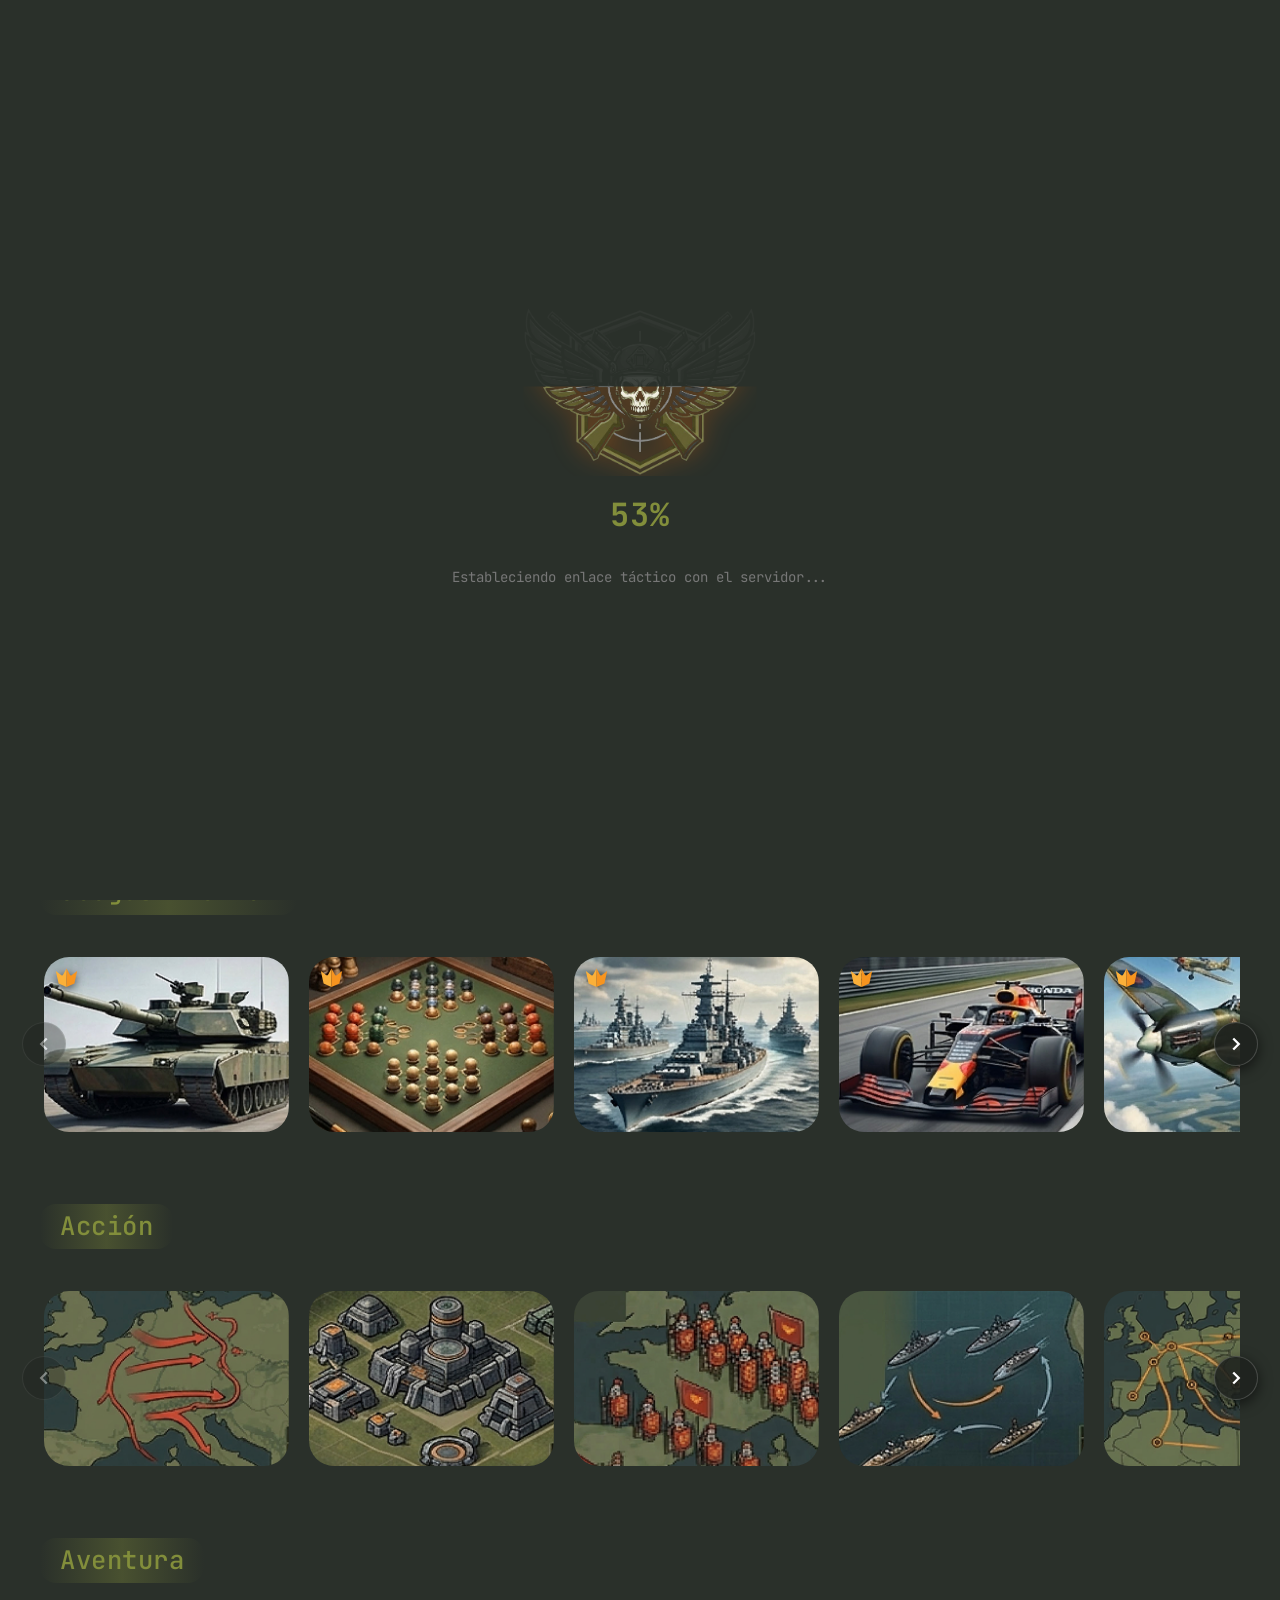
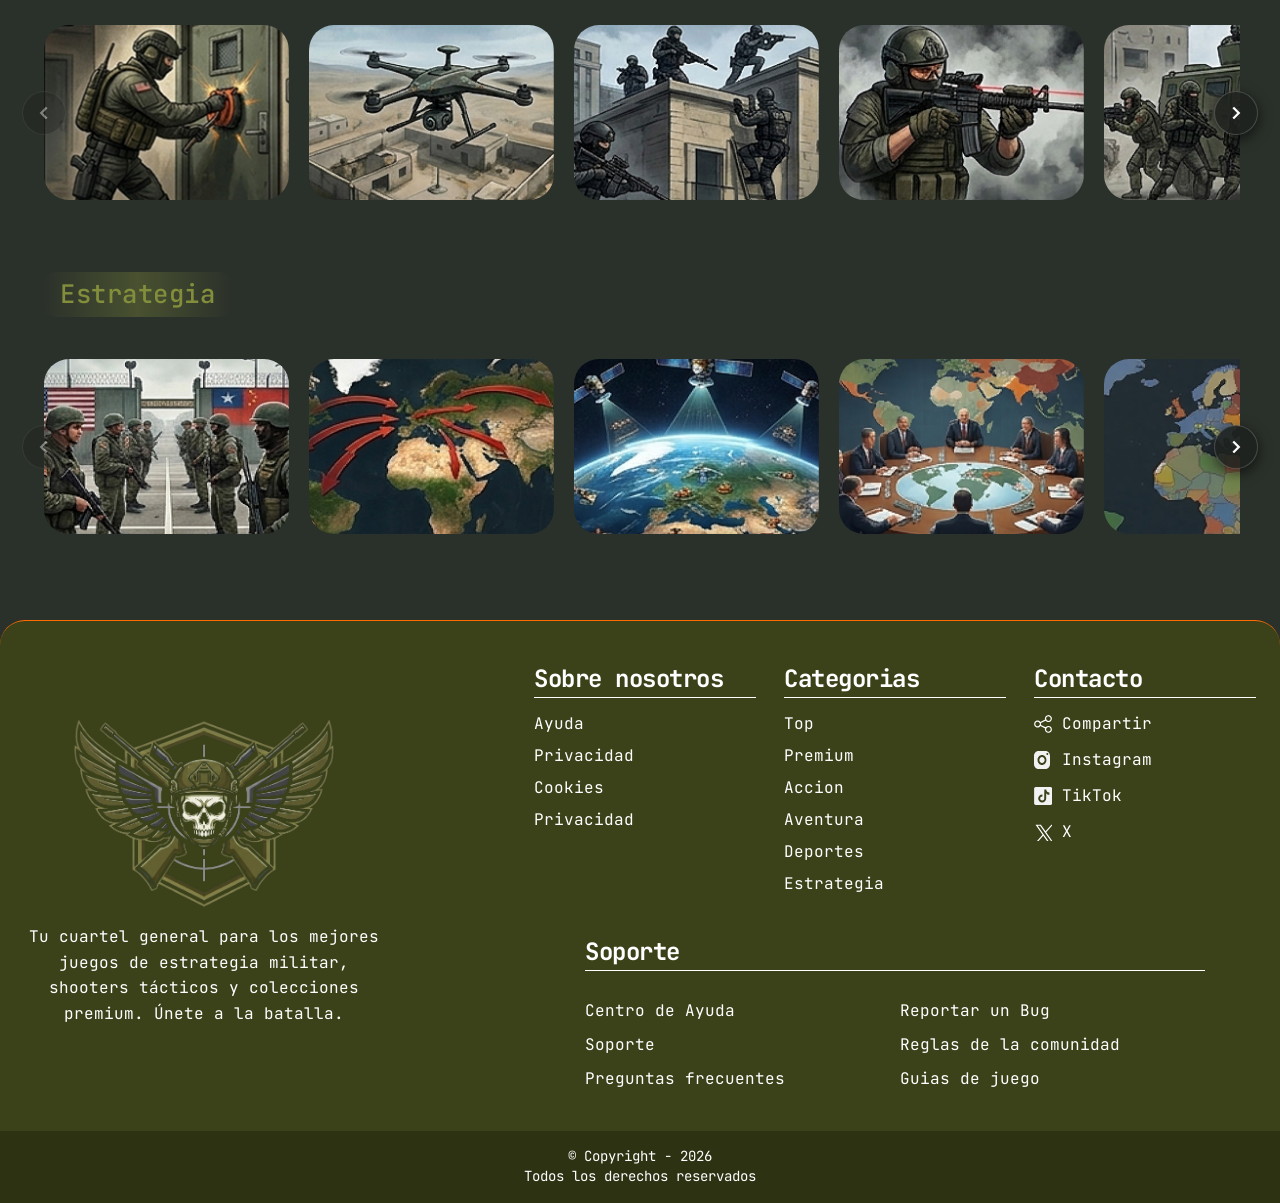
==== commit ef62f0f3: "refactor(css): eliminar comentarios estructurales de disposicion interna y posicionamiento" ====
--- a/index.html
+++ b/index.html
@@ -118,21 +118,21 @@
             <!-- CARA TABLERO CENTRAL -->
             <a href="game.html" class="carrusel-principal-tarjeta-3d cara-1" title="Jugar a Peg Solitaire">
               <h3 class="carrusel-principal-juego-nombre">Peg Solitaire</h3>
-              <img src="assets/images/peg_solitaire_hero.jpg" alt="Peg Solitaire Tablero">
+              <img src="assets/images/imagenes_de_carrusel_principal/Gemini_Generated_Image_r2d32jr2d32jr2d3 2.png" alt="Peg Solitaire Tablero">
               <span class="btn-card-accion btn-carrusel-principal-accion">JUGAR</span>
             </a>
 
             <!-- CARA DETALLE DE JUEGO -->
             <a href="game.html" class="carrusel-principal-tarjeta-3d cara-2" title="Jugar a Peg Solitaire">
               <h3 class="carrusel-principal-juego-nombre">Peg Solitaire</h3>
-              <img src="assets/images/game_solitaire_1.jpg" alt="Peg Solitaire Detalle">
+              <img src="assets/images/imagenes_de_carrusel_principal/Gemini_Generated_Image_r2d32jr2d32jr2d3 3.png" alt="Peg Solitaire Detalle">
               <span class="btn-card-accion btn-carrusel-principal-accion">JUGAR</span>
             </a>
 
             <!-- CARA VISTA TACTICA -->
             <a href="game.html" class="carrusel-principal-tarjeta-3d cara-3" title="Jugar a Peg Solitaire">
               <h3 class="carrusel-principal-juego-nombre">Peg Solitaire</h3>
-              <img src="assets/images/game_scifi_2.jpg" alt="Peg Solitaire Táctica">
+              <img src="assets/images/imagenes_de_carrusel_principal/Gemini_Generated_Image_r2d32jr2d32jr2d3 5.png" alt="Peg Solitaire Táctica">
               <span class="btn-card-accion btn-carrusel-principal-accion">JUGAR</span>
             </a>
           </div>
@@ -147,7 +147,7 @@
       </div>
     </section>
 
-    <!-- CATALOGO MODULAR DE CATEGORIAS DRY CARRUSELES INFINITOS ANIMACIONES SKEWX Y HOVER -->
+    <!-- CATALOGO DE CATEGORIAS CON CARRUSELES HORIZONTALES FINITOS -->
     <div id="contenedor-categorias" class="contenedor-categorias"></div>
 
   </main>
--- a/css/base.css
+++ b/css/base.css
@@ -6,7 +6,6 @@
 *,
 *::before,
 *::after {
-  /* ALINEACION PROPIA Y MODELO DE CAJA */
   box-sizing: border-box;
   margin: 0;
   padding: 0;
@@ -14,18 +13,15 @@
 
 /* RAIZ DEL DOCUMENTO */
 html {
-  /* DETALLES ESTETICOS */
   color-scheme: dark;
   font-size: 16px;
   scroll-behavior: smooth;
 }
 
 body {
-  /* ALINEACION PROPIA Y MODELO DE CAJA */
   min-height: 100vh;
   overflow-x: hidden;
 
-  /* DETALLES ESTETICOS */
   background-color: var(--color-fondo);
   color: var(--color-blanco);
   font-family: var(--fuente-principal);
@@ -36,7 +32,6 @@
 
 /* TIPOGRAFIA */
 h1, h2, h3, h4, h5, h6 {
-  /* DETALLES ESTETICOS */
   color: var(--color-blanco);
   font-family: var(--fuente-principal);
   font-weight: 700;
@@ -44,51 +39,42 @@
 }
 
 h1 {
-  /* DETALLES ESTETICOS */
   font-size: 2.5rem; /* PX MOBILE */
   line-height: 1.2;
 }
 
 h2 {
-  /* DETALLES ESTETICOS */
   font-size: 1.8rem; /* PX MOBILE */
   line-height: 1.3;
 }
 
 h3 {
-  /* DETALLES ESTETICOS */
   font-size: 1.3rem; /* PX MOBILE */
   line-height: 1.4;
 }
 
 p {
-  /* ALINEACION PROPIA Y MODELO DE CAJA */
   margin-bottom: 0.5rem;
 
-  /* DETALLES ESTETICOS */
   color: var(--color-blanco);
   font-size: var(--tamano-body);
 }
 
 small {
-  /* DETALLES ESTETICOS */
   color: var(--color-gris-neutro);
   font-size: var(--tamano-small);
 }
 
 /* ENLACES Y BOTONES BASE */
 a {
-  /* DISPOSICION INTERNA */
   display: inline-block;
 
-  /* DETALLES ESTETICOS */
   color: inherit;
   text-decoration: none;
   transition: color 0.2s ease;
 }
 
 button, input, select, textarea {
-  /* DETALLES ESTETICOS */
   background: none;
   color: inherit;
   font-family: inherit;
@@ -98,73 +84,60 @@
 }
 
 button {
-  /* DETALLES ESTETICOS */
   cursor: pointer;
   user-select: none;
 }
 
 /* IMAGENES Y MULTIMEDIA */
 img, svg {
-  /* ALINEACION PROPIA Y MODELO DE CAJA */
   max-width: 100%;
   height: auto;
 
-  /* DISPOSICION INTERNA */
   display: block;
 }
 
 /* BARRA DE SCROLL TEMATICA MILITAR */
 ::-webkit-scrollbar {
-  /* ALINEACION PROPIA Y MODELO DE CAJA */
   width: 8px;
   height: 8px;
 }
 
 ::-webkit-scrollbar-track {
-  /* DETALLES ESTETICOS */
   background: var(--color-superficie-oscura);
 }
 
 ::-webkit-scrollbar-thumb {
-  /* DETALLES ESTETICOS */
   background: var(--color-primario);
   border-radius: 4px;
 }
 
 ::-webkit-scrollbar-thumb:hover {
-  /* DETALLES ESTETICOS */
   background: var(--color-primario-claro);
 }
 
 /* CLASES DE UTILIDAD COMUNES */
 .texto-centrado {
-  /* DETALLES ESTETICOS */
   text-align: center;
 }
 
 .texto-secundario,
 .texto-acento {
-  /* DETALLES ESTETICOS */
   color: var(--color-secundario);
 }
 
 .texto-primario-claro {
-  /* DETALLES ESTETICOS */
   color: var(--color-primario-claro);
 }
 
 .texto-premium {
-  /* DETALLES ESTETICOS */
   color: var(--color-premium);
 }
 
 .oculto {
-  /* DISPOSICION INTERNA */
   display: none !important;
 }
 
 .sr-only {
-  /* ALINEACION PROPIA Y MODELO DE CAJA */
   position: absolute;
   width: 1px;
   height: 1px;
@@ -173,7 +146,6 @@
   overflow: hidden;
   clip: rect(0, 0, 0, 0);
 
-  /* DETALLES ESTETICOS */
   white-space: nowrap;
   border: 0;
 }
--- a/css/components/botones.css
+++ b/css/components/botones.css
@@ -2,19 +2,16 @@
 
 /* BOTON BASE */
 .btn {
-  /* POSICIONAMIENTO Y MODELO DE CAJA */
   position: relative;
   min-height: 44px;
   padding: 10px 20px;
   overflow: hidden;
 
-  /* DISPOSICION INTERNA */
   display: inline-flex;
   align-items: center;
   justify-content: center;
   gap: 10px;
 
-  /* DETALLES ESTETICOS */
   color: inherit;
   font-size: var(--tamano-body);
   font-weight: 700;
@@ -29,10 +26,8 @@
 /* EFECTO ESCALA CON SOMBRA ELEVADA */
 .btn-efecto-escala,
 .btn-auth-submit {
-  /* POSICIONAMIENTO Y MODELO DE CAJA */
   min-height: 44px;
 
-  /* DETALLES ESTETICOS */
   background-color: var(--color-secundario);
   color: var(--color-blanco);
   border: 1px solid var(--color-secundario);
@@ -44,62 +39,51 @@
 
 .btn-efecto-escala:hover,
 .btn-auth-submit:hover {
-  /* POSICIONAMIENTO Y MODELO DE CAJA */
   transform: scale(1.04);
 
-  /* DETALLES ESTETICOS */
   box-shadow: 0 8px 25px rgba(255, 107, 0, 0.6);
   filter: brightness(0.95);
 }
 
 .btn-efecto-escala:focus-visible,
 .btn-auth-submit:focus-visible {
-  /* DETALLES ESTETICOS */
   outline: 2px solid var(--color-blanco);
   outline-offset: 2px;
 }
 
 /* EFECTO BARRIDO DE FONDO HORIZONTAL CON BEFORE */
 .btn-efecto-barrido {
-  /* POSICIONAMIENTO Y MODELO DE CAJA */
   position: relative;
   z-index: 1;
   overflow: hidden;
 
-  /* DETALLES ESTETICOS */
   transition: color 0.3s ease, border-color 0.3s ease;
 }
 
 .btn-efecto-barrido::before {
-  /* POSICIONAMIENTO Y MODELO DE CAJA */
   content: "";
   position: absolute;
   inset: 0;
   z-index: -1;
 
-  /* DETALLES ESTETICOS */
   background-color: var(--color-secundario);
   transform: translateX(-100%);
   transition: transform 0.35s ease;
 }
 
 .btn-efecto-barrido:hover::before {
-  /* POSICIONAMIENTO Y MODELO DE CAJA */
   transform: translateX(0);
 }
 
 /* EFECTO BORDE LUMINISCENTE GLOW Y CAMBIO DE BORDER RADIUS */
 .btn-efecto-glow,
 .barra-ejecucion button {
-  /* POSICIONAMIENTO Y MODELO DE CAJA */
   padding: 8px;
 
-  /* DISPOSICION INTERNA */
   display: flex;
   align-items: center;
   justify-content: center;
 
-  /* DETALLES ESTETICOS */
   background: none;
   border: 1.5px solid transparent;
   border-radius: var(--radio-sm);
@@ -109,10 +93,8 @@
 
 .btn-efecto-glow:hover,
 .barra-ejecucion button:hover {
-  /* POSICIONAMIENTO Y MODELO DE CAJA */
   transform: scale(1.15);
 
-  /* DETALLES ESTETICOS */
   background-color: var(--color-secundario);
   border-color: var(--color-secundario);
   border-radius: var(--radio-lg);
@@ -121,7 +103,6 @@
 
 .btn-efecto-glow:focus-visible,
 .barra-ejecucion button:focus-visible {
-  /* DETALLES ESTETICOS */
   outline: 2px solid var(--color-blanco);
   outline-offset: 2px;
 }
--- a/css/components/formularios.css
+++ b/css/components/formularios.css
@@ -2,22 +2,18 @@
 
 /* GRUPO O FILA DE CAMPO EN FORMULARIOS */
 form > div {
-  /* POSICIONAMIENTO Y MODELO DE CAJA */
   position: relative;
   width: 100%;
   margin-bottom: 12px;
 
-  /* DISPOSICION INTERNA */
   display: flex;
   flex-direction: column;
   gap: 4px;
 
-  /* DETALLES ESTETICOS */
   text-align: left;
 }
 
 form label {
-  /* DETALLES ESTETICOS */
   color: var(--color-blanco);
   font-size: var(--tamano-small);
   font-weight: 400;
@@ -25,23 +21,19 @@
 
 /* ENVOLTORIO ESPECIFICO CUANDO UN INPUT TIENE BOTON INTERNO EJ CONTRASENA */
 .campo-password {
-  /* POSICIONAMIENTO Y MODELO DE CAJA */
   position: relative;
   width: 100%;
 
-  /* DISPOSICION INTERNA */
   display: flex;
   align-items: center;
 }
 
 /* INPUT CON FONDO BLANCO DEL PROTOTIPO ORIGINAL */
 form input:not([type="checkbox"]) {
-  /* POSICIONAMIENTO Y MODELO DE CAJA */
   width: 100%;
   min-height: 42px;
   padding: 8px 14px;
 
-  /* DETALLES ESTETICOS */
   background-color: var(--color-blanco);
   color: var(--color-negro);
   font-size: var(--tamano-small);
@@ -51,12 +43,10 @@
 }
 
 form input:not([type="checkbox"])::placeholder {
-  /* DETALLES ESTETICOS */
   color: var(--color-gris-neutro);
 }
 
 form input:not([type="checkbox"]):focus {
-  /* DETALLES ESTETICOS */
   border-color: var(--color-secundario);
   box-shadow: 0 0 0 2px rgba(255, 107, 0, 0.3);
   outline: none;
@@ -64,17 +54,14 @@
 
 /* ICONO OJO VER OCULTAR CONTRASENA */
 .btn-toggle-password {
-  /* POSICIONAMIENTO Y MODELO DE CAJA */
   position: absolute;
   right: 12px;
   padding: 4px;
 
-  /* DISPOSICION INTERNA */
   display: flex;
   align-items: center;
   justify-content: center;
 
-  /* DETALLES ESTETICOS */
   background: none;
   border: none;
   cursor: pointer;
@@ -82,25 +69,20 @@
 
 .btn-toggle-password svg,
 .btn-toggle-password img {
-  /* POSICIONAMIENTO Y MODELO DE CAJA */
   width: 20px;
   height: 20px;
 
-  /* DETALLES ESTETICOS */
   filter: invert(0.2);
 }
 
 /* CHECKBOX DE TERMINOS REGISTRO */
 .grupo-checkbox {
-  /* POSICIONAMIENTO Y MODELO DE CAJA */
   margin: 10px 0 14px;
 
-  /* DISPOSICION INTERNA */
   display: flex;
   align-items: flex-start;
   gap: 10px;
 
-  /* DETALLES ESTETICOS */
   color: var(--color-blanco);
   font-size: var(--tamano-small);
   line-height: 1.4;
@@ -108,19 +90,16 @@
 }
 
 .grupo-checkbox input[type="checkbox"] {
-  /* POSICIONAMIENTO Y MODELO DE CAJA */
   width: 18px;
   min-width: 18px;
   height: 18px;
   margin-top: 1px;
 
-  /* DETALLES ESTETICOS */
   accent-color: var(--color-secundario);
   cursor: pointer;
 }
 
 .grupo-checkbox a {
-  /* DETALLES ESTETICOS */
   color: var(--color-secundario);
   font-weight: 500;
   text-decoration: underline;
@@ -128,71 +107,59 @@
 
 /* MOCKUP RECAPTCHA EN REGISTRO */
 .recaptcha-card {
-  /* POSICIONAMIENTO Y MODELO DE CAJA */
   width: 100%;
   max-width: 300px;
   margin: 6px auto 14px;
   padding: 8px 12px;
 
-  /* DISPOSICION INTERNA */
   display: flex;
   align-items: center;
   justify-content: space-between;
 
-  /* DETALLES ESTETICOS */
   background-color: var(--color-recaptcha-fondo);
   border: 1px solid var(--color-recaptcha-borde);
   border-radius: 4px;
 }
 
 .recaptcha-card > label {
-  /* DISPOSICION INTERNA */
   display: flex;
   align-items: center;
   gap: 10px;
 
-  /* DETALLES ESTETICOS */
   color: var(--color-negro);
   font-family: Arial, sans-serif;
   font-size: 13px;
 }
 
 .recaptcha-card input[type="checkbox"] {
-  /* POSICIONAMIENTO Y MODELO DE CAJA */
   width: 22px;
   height: 22px;
 
-  /* DETALLES ESTETICOS */
   cursor: pointer;
 }
 
 .recaptcha-card > div {
-  /* DISPOSICION INTERNA */
   display: flex;
   flex-direction: column;
   align-items: center;
 
-  /* DETALLES ESTETICOS */
   color: var(--color-gris-neutro);
   font-family: Arial, sans-serif;
   font-size: 9px;
 }
 
 .recaptcha-card img {
-  /* POSICIONAMIENTO Y MODELO DE CAJA */
   width: 24px;
   height: 24px;
 }
 
 /* ESTADOS DE VALIDACION VISUAL EN TIEMPO REAL */
 .input-valido {
-  /* DETALLES ESTETICOS */
   border-color: var(--color-exito) !important;
   box-shadow: 0 0 0 2px rgba(76, 175, 80, 0.3) !important;
 }
 
 .input-invalido {
-  /* DETALLES ESTETICOS */
   border-color: var(--color-error) !important;
   box-shadow: 0 0 0 2px rgba(229, 57, 53, 0.3) !important;
 }
--- a/css/components/navegacion.css
+++ b/css/components/navegacion.css
@@ -1,8 +1,5 @@
-/* COMPONENTE NAVEGACION HEADER NAVBAR Y SIDEBAR OPTIMIZADO CON OPERADORES RELATIVOS Y ELIMINACION DE CLASES REDUNDANTES */
-
 /* BARRA DE NAVEGACION SUPERIOR NAVBAR */
 .nav-principal {
-  /* POSICIONAMIENTO Y MODELO DE CAJA */
   position: sticky;
   top: 0;
   right: 0;
@@ -12,22 +9,18 @@
   height: var(--altura-nav);
   padding: 0 16px;
 
-  /* DISPOSICION INTERNA */
-  display: flex;
-  align-items: center;
-
-  /* DETALLES ESTETICOS */
+  display: flex;
+  align-items: center;
+
   background-color: var(--color-fondo);
   border-bottom: 1px solid var(--color-secundario);
   box-shadow: 0 2px 10px rgba(0, 0, 0, 0.4);
 }
 
 .nav-principal > .nav-contenedor {
-  /* POSICIONAMIENTO Y MODELO DE CAJA */
   width: 100%;
   height: 100%;
 
-  /* DISPOSICION INTERNA */
   display: flex;
   align-items: center;
   justify-content: space-between;
@@ -36,72 +29,59 @@
 
 /* LADO IZQUIERDO MENU HAMBURGUESA Y LOGOTIPO */
 .nav-contenedor > .nav-izquierda {
-  /* DISPOSICION INTERNA */
   display: flex;
   align-items: center;
   gap: 14px;
 }
 
 .nav-izquierda > button {
-  /* POSICIONAMIENTO Y MODELO DE CAJA */
   padding: 8px 8px 4px 8px;
 
-  /* DETALLES ESTETICOS */
   border-radius: var(--radio-sm);
   cursor: pointer;
   transition: background-color 0.2s ease;
 }
 
 .nav-izquierda > button:hover {
-  /* DETALLES ESTETICOS */
   background-color: var(--color-primario);
 }
 
 .nav-izquierda > button img {
-  /* POSICIONAMIENTO Y MODELO DE CAJA */
   width: 28px;
   height: 28px;
 }
 
 .nav-izquierda > a > img {
-  /* POSICIONAMIENTO Y MODELO DE CAJA */
   width: auto;
   height: 44px;
   flex-shrink: 0;
 
-  /* DETALLES ESTETICOS */
   object-fit: contain;
 }
 
 /* CENTRO BARRA DE BUSQUEDA TACTICA PILL */
 .nav-contenedor > .nav-centro {
-  /* POSICIONAMIENTO Y MODELO DE CAJA */
   flex: 1;
   max-width: 440px;
   min-width: 0;
 
-  /* DISPOSICION INTERNA */
   display: flex;
   justify-content: center;
 }
 
 .nav-centro > form {
-  /* POSICIONAMIENTO Y MODELO DE CAJA */
   position: relative;
   width: 100%;
 
-  /* DISPOSICION INTERNA */
   display: flex;
   align-items: center;
 }
 
 .nav-centro form > input[type="search"] {
-  /* POSICIONAMIENTO Y MODELO DE CAJA */
   width: 100%;
   height: 40px;
   padding: 0 42px 0 16px;
 
-  /* DETALLES ESTETICOS */
   background-color: var(--color-superficie-oscura);
   color: var(--color-blanco);
   font-size: var(--tamano-small);
@@ -112,68 +92,56 @@
 }
 
 .nav-centro form > input[type="search"]:focus {
-  /* DETALLES ESTETICOS */
   border-color: var(--color-secundario);
   box-shadow: 0 0 10px rgba(255, 107, 0, 0.4);
   outline: none;
 }
 
 .nav-centro form > button {
-  /* POSICIONAMIENTO Y MODELO DE CAJA */
   position: absolute;
   right: 12px;
 
-  /* DISPOSICION INTERNA */
-  display: flex;
-  align-items: center;
-  justify-content: center;
-
-  /* DETALLES ESTETICOS */
+  display: flex;
+  align-items: center;
+  justify-content: center;
+
   cursor: pointer;
   transition: transform 0.2s ease;
 }
 
 .nav-centro form > button:hover {
-  /* POSICIONAMIENTO Y MODELO DE CAJA */
   transform: scale(1.3);
 }
 
 .nav-centro form > button img {
-  /* POSICIONAMIENTO Y MODELO DE CAJA */
   width: 18px;
   height: 18px;
 }
 
 /* LADO DERECHO PERFIL DE USUARIO Y MENU DESPLEGABLE */
 .nav-contenedor > .nav-derecha {
-  /* POSICIONAMIENTO Y MODELO DE CAJA */
   height: 100%;
 }
 
 .perfil-menu-contenedor {
-  /* POSICIONAMIENTO Y MODELO DE CAJA */
   position: relative;
   min-width: 190px;
   height: 100%;
 
-  /* DISPOSICION INTERNA */
   display: flex;
   align-items: center;
   justify-content: center;
 }
 
 .perfil-menu-contenedor > button {
-  /* POSICIONAMIENTO Y MODELO DE CAJA */
   width: 42px;
   height: 42px;
   overflow: hidden;
 
-  /* DISPOSICION INTERNA */
-  display: flex;
-  align-items: center;
-  justify-content: center;
-
-  /* DETALLES ESTETICOS */
+  display: flex;
+  align-items: center;
+  justify-content: center;
+
   background-color: var(--color-superficie-oscura);
   border: 1.5px solid var(--color-secundario);
   border-radius: var(--radio-redondo);
@@ -183,26 +151,21 @@
 
 .perfil-menu-contenedor > button:hover,
 .perfil-menu-contenedor > button.activo {
-  /* POSICIONAMIENTO Y MODELO DE CAJA */
   transform: scale(1.1);
 
-  /* DETALLES ESTETICOS */
   border-color: var(--color-blanco);
   box-shadow: 0 0 12px rgba(255, 107, 0, 0.5);
 }
 
 .perfil-menu-contenedor > button img {
-  /* POSICIONAMIENTO Y MODELO DE CAJA */
   width: 30px;
   height: 30px;
 
-  /* DISPOSICION INTERNA */
   display: block;
 }
 
 /* MENU DESPLEGABLE */
 .menu-desplegable-perfil {
-  /* POSICIONAMIENTO Y MODELO DE CAJA */
   position: absolute;
   top: 100%;
   left: 0;
@@ -211,11 +174,9 @@
   width: 100%;
   overflow: hidden;
 
-  /* DISPOSICION INTERNA */
   display: flex;
   flex-direction: column;
 
-  /* DETALLES ESTETICOS */
   background-color: var(--color-fondo);
   border: 1.5px solid var(--color-secundario);
   border-radius: 4px 4px 8px 18px;
@@ -228,46 +189,36 @@
 }
 
 .menu-desplegable-perfil.abierto {
-  /* POSICIONAMIENTO Y MODELO DE CAJA */
   transform: translateY(0);
 
-  /* DETALLES ESTETICOS */
   opacity: 1;
   visibility: visible;
   pointer-events: auto;
 }
 
 .menu-desplegable-perfil > ul {
-  /* POSICIONAMIENTO Y MODELO DE CAJA */
-  width: 100%;
-
-  /* DISPOSICION INTERNA */
+  width: 100%;
+
   display: flex;
   flex-direction: column;
 
-  /* DETALLES ESTETICOS */
   list-style: none;
 }
 
 .menu-desplegable-perfil li {
-  /* POSICIONAMIENTO Y MODELO DE CAJA */
-  width: 100%;
-
-  /* DISPOSICION INTERNA */
+  width: 100%;
+
   display: flex;
 }
 
 .menu-desplegable-perfil a {
-  /* POSICIONAMIENTO Y MODELO DE CAJA */
   width: 100%;
   padding: 12px 22px;
 
-  /* DISPOSICION INTERNA */
-  display: flex;
-  align-items: center;
-  justify-content: center;
-
-  /* DETALLES ESTETICOS */
+  display: flex;
+  align-items: center;
+  justify-content: center;
+
   color: var(--color-blanco);
   font-size: var(--tamano-small);
   text-decoration: none;
@@ -276,20 +227,17 @@
 }
 
 .menu-desplegable-perfil a:hover {
-  /* DETALLES ESTETICOS */
   background-color: var(--color-primario);
   color: var(--color-secundario);
 }
 
 .menu-desplegable-perfil li:last-child a:hover {
-  /* DETALLES ESTETICOS */
   background-color: var(--color-primario-oscuro);
   color: var(--color-secundario);
 }
 
 /* SIDEBAR OFF CANVAS */
 .sidebar-overlay {
-  /* POSICIONAMIENTO Y MODELO DE CAJA */
   position: fixed;
   top: 0;
   left: 0;
@@ -297,7 +245,6 @@
   width: 100vw;
   height: 100vh;
 
-  /* DETALLES ESTETICOS */
   background-color: rgba(0, 0, 0, 0.6);
   visibility: hidden;
   opacity: 0;
@@ -305,13 +252,11 @@
 }
 
 .sidebar-overlay.activo {
-  /* DETALLES ESTETICOS */
   opacity: 1;
   visibility: visible;
 }
 
 .sidebar {
-  /* POSICIONAMIENTO Y MODELO DE CAJA */
   position: fixed;
   top: 0;
   bottom: 0;
@@ -320,11 +265,9 @@
   width: var(--ancho-sidebar);
   overflow-y: auto;
 
-  /* DISPOSICION INTERNA */
   display: flex;
   flex-direction: column;
 
-  /* DETALLES ESTETICOS */
   background-color: var(--color-superficie-oscura);
   border-right: 1px solid var(--color-primario);
   transform: translateX(-100%);
@@ -332,53 +275,42 @@
 }
 
 .sidebar.abierto {
-  /* DETALLES ESTETICOS */
   transform: translateX(0);
 }
 
 .sidebar > header {
-  /* POSICIONAMIENTO Y MODELO DE CAJA */
   height: var(--altura-nav);
   padding: 0 20px;
 
-  /* DISPOSICION INTERNA */
   display: flex;
   align-items: center;
   justify-content: space-between;
 
-  /* DETALLES ESTETICOS */
   border-bottom: 1px solid var(--color-primario-oscuro);
 }
 
 .sidebar > header > button {
-  /* POSICIONAMIENTO Y MODELO DE CAJA */
   padding: 6px;
 
-  /* DETALLES ESTETICOS */
   border-radius: var(--radio-sm);
   cursor: pointer;
   transition: background-color 0.2s ease-in-out;
 }
 
 .sidebar > header > button:hover {
-  /* DETALLES ESTETICOS */
   background-color: var(--color-secundario);
 }
 
 .sidebar > header > button img {
-  /* POSICIONAMIENTO Y MODELO DE CAJA */
   width: 24px;
   height: 24px;
 
-  /* DISPOSICION INTERNA */
   display: block;
 }
 
 .sidebar > span {
-  /* POSICIONAMIENTO Y MODELO DE CAJA */
   padding: 10px 16px;
 
-  /* DETALLES ESTETICOS */
   color: var(--color-blanco);
   font-size: var(--tamano-small);
   letter-spacing: 1px;
@@ -386,31 +318,25 @@
 }
 
 .sidebar > ul {
-  /* POSICIONAMIENTO Y MODELO DE CAJA */
   padding: 10px;
 
-  /* DISPOSICION INTERNA */
   display: flex;
   flex-direction: column;
   gap: 16px;
 
-  /* DETALLES ESTETICOS */
   list-style: none;
 }
 
 .sidebar a {
-  /* POSICIONAMIENTO Y MODELO DE CAJA */
   position: relative;
   overflow: hidden;
   z-index: 1;
   padding: 12px 16px;
 
-  /* DISPOSICION INTERNA */
   display: flex;
   align-items: center;
   gap: 14px;
 
-  /* DETALLES ESTETICOS */
   color: var(--color-blanco);
   font-size: var(--tamano-small);
   font-weight: 500;
@@ -422,37 +348,31 @@
 
 /* EFECTO BARRIDO DE FONDO MEDIANTE BEFORE */
 .sidebar a::before {
-  /* POSICIONAMIENTO Y MODELO DE CAJA */
   content: "";
   position: absolute;
   inset: 0;
   z-index: -1;
 
-  /* DETALLES ESTETICOS */
   background-color: var(--color-secundario);
   transform: translateX(-100%);
   transition: transform 0.4s ease;
 }
 
 .sidebar a img {
-  /* POSICIONAMIENTO Y MODELO DE CAJA */
   width: 22px;
   height: 22px;
 }
 
 .sidebar a:hover {
-  /* DETALLES ESTETICOS */
   border-color: var(--color-secundario);
   box-shadow: 0 6px 20px rgba(255, 107, 0, 0.5);
 }
 
 .sidebar a:hover::before {
-  /* POSICIONAMIENTO Y MODELO DE CAJA */
   transform: translateX(0);
 }
 
 .sidebar li.activo a {
-  /* DETALLES ESTETICOS */
   border-color: var(--color-secundario);
   box-shadow: 0 4px 12px rgba(0, 0, 0, 0.4);
 }
--- a/css/components/cards.css
+++ b/css/components/cards.css
@@ -1,8 +1,7 @@
-/* CARDS DE JUEGOS ESTILOS Y ANIMACIONES FIDELIDAD FIGMA TEMA REPOSO SOLO SE VE LA FOTO LIMPIA Y EL BADGE SI ES PREMIUM HOVER LA TARJETA SE AGRANDA SUBE CON Z INDEX APARECE EL TITULO Y EL BOTON BOTON DE ACCION JUGAR O COMPRAR EN PREMIUM CON ESTILOS DE GAME HTML Y HOVER PROPIO DESLIZAMIENTO EFECTO DE INERCIA CON SKEWX SEGUN EL TEMA DE LA CATEDRA */
+/* CARDS DE JUEGOS: PORTADA, BADGE, TITULO Y ACCION CON ESTADOS HOVER Y FOCUS */
 
 /* TARJETA BASE TAMANO FIJO PARA QUE NO SE DEFORME EN EL FLEX BORDES REDONDEADOS Y TRANSICION SUAVE */
 .card-juego {
-  /* ALINEACION PROPIA Y MODELO DE CAJA */
   position: relative;
   z-index: 1;
   width: 245px;
@@ -10,11 +9,9 @@
   height: 175px;
   overflow: hidden;
 
-  /* DISPOSICION INTERNA */
   display: block;
   flex: 0 0 auto;
 
-  /* DETALLES ESTETICOS */
   border-radius: var(--radio-card);
   box-shadow: var(--sombra-card);
   text-decoration: none;
@@ -24,7 +21,6 @@
 
 /* SOMBREADO NEGRO ABAJO QUE ARRANCA TRANSPARENTE PARA QUE CUANDO SUBA EL TEXTO SE LEA DE DIEZ SIN TAPAR TODA LA FOTO */
 .card-juego::after {
-  /* ALINEACION PROPIA Y MODELO DE CAJA */
   content: "";
   position: absolute;
   right: 0;
@@ -33,7 +29,6 @@
   z-index: 2;
   height: 65%;
 
-  /* DETALLES ESTETICOS */
   background: linear-gradient(to top, rgba(14, 16, 14, 0.95) 0%, rgba(14, 16, 14, 0.6) 60%, transparent 100%);
   opacity: 0;
   pointer-events: none;
@@ -43,10 +38,8 @@
 /* HOVER Y FOCUS CUANDO PASAS EL MOUSE O NAVEGAS CON TECLADO TAB AGRANDAMOS LA CARD UN Y LE METEMOS Z INDEX ALTO PARA QUE NO QUEDE ABAJO DE LAS VECINAS */
 .card-juego:hover,
 .card-juego:focus-visible {
-  /* ALINEACION PROPIA Y MODELO DE CAJA */
   z-index: 10;
 
-  /* DETALLES ESTETICOS */
   box-shadow: var(--sombra-card-hover), 0 0 16px rgba(130, 142, 59, 0.45);
   transform: scale(1.08);
 }
@@ -54,20 +47,16 @@
 /* ACTIVAMOS EL SOMBREADO OSCURO EN HOVER PARA DARLE CONTRASTE AL TEXTO */
 .card-juego:hover::after,
 .card-juego:focus-visible::after {
-  /* DETALLES ESTETICOS */
   opacity: 1;
 }
 
 /* FOTO DE PORTADA DEL JUEGO */
 .card-img {
-  /* ALINEACION PROPIA Y MODELO DE CAJA */
   width: 100%;
   height: 100%;
 
-  /* DISPOSICION INTERNA */
   display: block;
 
-  /* DETALLES ESTETICOS */
   object-fit: cover;
   transition: transform 0.35s ease;
 }
@@ -75,13 +64,11 @@
 /* UN ZOOM CHIQUITO A LA IMAGEN CUANDO PASAMOS EL CURSOR PARA QUE QUEDE MAS VIVO */
 .card-juego:hover .card-img,
 .card-juego:focus-visible .card-img {
-  /* DETALLES ESTETICOS */
   transform: scale(1.04);
 }
 
 /* BOTON DE ACCION RAPIDA JUGAR COMPRAR QUE APARECE EN EL CENTRO DE LA CARD AL HACER HOVER */
 .btn-card-accion {
-  /* ALINEACION PROPIA Y MODELO DE CAJA */
   position: absolute;
   top: 40%;
   left: 50%;
@@ -89,12 +76,10 @@
   z-index: 5;
   padding: 8px 24px;
 
-  /* DISPOSICION INTERNA */
   display: inline-flex;
   align-items: center;
   justify-content: center;
 
-  /* DETALLES ESTETICOS */
   background-color: var(--color-superficie-oscura);
   color: var(--color-blanco);
   font-size: 13px;
@@ -112,17 +97,14 @@
 /* EN HOVER DE LA CARD EL BOTON SE HACE VISIBLE Y TOMA SU TAMANO NATURAL */
 .card-juego:hover .btn-card-accion,
 .card-juego:focus-visible .btn-card-accion {
-  /* DETALLES ESTETICOS */
   opacity: 1;
   transform: translate(-50%, -50%) scale(1);
 }
 
 /* HOVER PROPIO DEL BOTON JUGAR SE ELEVA UN TOQUE SE LLENA DE NARANJA Y LARGA UN BRILLO GLOW */
 .btn-card-accion:hover {
-  /* ALINEACION PROPIA Y MODELO DE CAJA */
   transform: translate(-50%, -56%) scale(1.06);
 
-  /* DETALLES ESTETICOS */
   background-color: var(--color-secundario);
   color: var(--color-blanco);
   border-color: var(--color-acento-claro);
@@ -130,21 +112,17 @@
 }
 
 .btn-card-accion:active {
-  /* ALINEACION PROPIA Y MODELO DE CAJA */
   transform: translate(-50%, -48%) scale(0.96);
 }
 
 /* ESTILO ESPECIAL PARA EL BOTON COMPRAR DE LOS JUEGOS PREMIUM BORDE Y GLOW DORADO */
 .btn-card-accion.btn-comprar {
-  /* DETALLES ESTETICOS */
   border-color: var(--color-premium);
 }
 
 .btn-card-accion.btn-comprar:hover {
-  /* ALINEACION PROPIA Y MODELO DE CAJA */
   transform: translate(-50%, -56%) scale(1.06);
 
-  /* DETALLES ESTETICOS */
   background-color: var(--color-premium);
   color: var(--color-negro);
   border-color: var(--color-blanco);
@@ -153,7 +131,6 @@
 
 /* TITULO DEL JUEGO LETRA AGRANDADA Y BIEN LEGIBLE RELLENO BLANCO Y BORDES NEGROS */
 .card-titulo {
-  /* ALINEACION PROPIA Y MODELO DE CAJA */
   position: absolute;
   right: 8px;
   bottom: 12px;
@@ -163,7 +140,6 @@
   padding: 0 4px;
   overflow: hidden;
 
-  /* DETALLES ESTETICOS */
   color: var(--color-blanco);
   font-size: 17px;
   font-weight: 700;
@@ -183,14 +159,12 @@
 /* CUANDO HACEMOS HOVER EL TITULO SUBE A SU POSICION NATURAL Y SE HACE VISIBLE CON TRANSICION SUAVE */
 .card-juego:hover .card-titulo,
 .card-juego:focus-visible .card-titulo {
-  /* DETALLES ESTETICOS */
   opacity: 1;
   transform: translateY(0);
 }
 
 /* INSIGNIA PARA IDENTIFICAR LOS JUEGOS PREMIUM */
 .badge-premium-icon {
-  /* ALINEACION PROPIA Y MODELO DE CAJA */
   position: absolute;
   top: 10px;
   left: 10px;
@@ -199,7 +173,6 @@
   max-width: 105px;
   height: 22px;
 
-  /* DETALLES ESTETICOS */
   border-radius: var(--radio-sm);
   filter: drop-shadow(0 2px 5px rgba(0, 0, 0, 0.65));
   pointer-events: none;
@@ -208,18 +181,6 @@
 
 .card-juego:hover .badge-premium-icon,
 .card-juego:focus-visible .badge-premium-icon {
-  /* DETALLES ESTETICOS */
   transform: scale(1.08);
 }
 
-/* ANIMACION DEL TEMA FILMINA AL DESLIZAR A LA DERECHA LAS CARDS SE INCLINAN POR INERCIA */
-.carrusel-pista.deslizando-sig .card-juego {
-  /* DETALLES ESTETICOS */
-  transform: skewX(-8deg) scale(0.97);
-}
-
-/* Y CUANDO RETROCEDEMOS A LA IZQUIERDA SE INCLINAN PARA EL OTRO LADO */
-.carrusel-pista.deslizando-ant .card-juego {
-  /* DETALLES ESTETICOS */
-  transform: skewX(8deg) scale(0.97);
-}
--- a/css/components/carrusel.css
+++ b/css/components/carrusel.css
@@ -1,24 +1,18 @@
-/* CARRUSELES PRINCIPAL D GIRATORIO Y CATEGORIAS INFINITAS CARRUSEL PRINCIPAL VISTA D DE PEG SOLITAIRE CON TRANSICIONES DE ESTADO CATEGORIAS CARRUSELES HORIZONTALES INFINITOS CON FLECHAS Y DEFORMACION SKEWX */
+/* CARRUSEL PRINCIPAL 3D Y CARRUSELES HORIZONTALES FINITOS POR CATEGORIA */
 
 /* CARRUSEL PRINCIPAL D PEG SOLITAIRE */
 .seccion-carrusel-principal {
-  /* ALINEACION PROPIA Y MODELO DE CAJA */
   width: 100%;
   max-width: var(--ancho-maximo);
   margin: 30px auto 50px;
   padding: 0 20px;
-
-  /* DETALLES ESTETICOS */
   text-align: center;
 }
 
 /* TITULO DORADO DEL CARRUSEL PRINCIPAL */
 .seccion-carrusel-principal > h2,
 .carrusel-principal-titulo {
-  /* ALINEACION PROPIA Y MODELO DE CAJA */
   margin-bottom: 24px;
-
-  /* DETALLES ESTETICOS */
   color: var(--color-premium);
   font-size: 2.3rem;
   font-weight: 700;
@@ -29,72 +23,51 @@
 }
 
 .carrusel-principal-titulo span {
-  /* DISPOSICION INTERNA */
   display: block;
 }
 
-/* CONTENEDOR PARA CENTRAR LA ESCENA D Y LAS FLECHAS */
+/* CONTENEDOR PARA CENTRAR LA ESCENA Y LAS FLECHAS */
 .carrusel-principal-contenedor {
-  /* ALINEACION PROPIA Y MODELO DE CAJA */
   position: relative;
   width: 100%;
   max-width: 1000px;
   margin: 0 auto;
   padding: 20px 0;
-
-  /* DISPOSICION INTERNA */
   display: flex;
   align-items: center;
   justify-content: center;
   gap: 65px;
 }
 
-/* LA ESCENA D LE CLAVAMOS PERSPECTIVE COMO NOS EXPLICARON EN EL TEMA PARA QUE TENGA PROFUNDIDAD REAL */
+/* LA ESCENA LE CLAVAMOS PERSPECTIVE PARA QUE TENGA PROFUNDIDAD REAL */
 .carrusel-principal-escena-3d {
-  /* ALINEACION PROPIA Y MODELO DE CAJA */
   position: relative;
   width: 440px;
   height: 320px;
-
-  /* DETALLES ESTETICOS */
   perspective: 1000px;
 }
 
-/* PRISMA D QUE JAVASCRIPT ROTA ENTRE ESTADOS CSS INTERPOLA EL MOVIMIENTO */
+/* PRISMA QUE JAVASCRIPT ROTA ENTRE ESTADOS CSS INTERPOLA EL MOVIMIENTO */
 .carrusel-principal-3d {
-  /* ALINEACION PROPIA Y MODELO DE CAJA */
   position: relative;
   width: 100%;
   height: 100%;
 
-  /* DETALLES ESTETICOS */
   transform-style: preserve-3d;
   transform: rotateY(0deg);
   transition: transform 1.1s cubic-bezier(0.25, 1, 0.5, 1);
   will-change: transform;
 }
 
-/* RESPETAMOS LA PREFERENCIA DEL USUARIO POR MENOS MOVIMIENTO */
-@media (prefers-reduced-motion: reduce) {
-  .carrusel-principal-3d {
-    transition: none;
-  }
-}
-
 /* CADA UNA DE LAS FOTOS DEL MISMO JUEGO UBICADAS EN EL ESPACIO D */
 .carrusel-principal-tarjeta-3d {
-  /* ALINEACION PROPIA Y MODELO DE CAJA */
   position: absolute;
   top: 0;
   left: 0;
   width: 100%;
   height: 100%;
   overflow: hidden;
-
-  /* DISPOSICION INTERNA */
   display: block;
-
-  /* DETALLES ESTETICOS */
   border-radius: 24px;
   box-shadow: 0 10px 30px rgba(0, 0, 0, 0.8), 0 0 15px rgba(0, 0, 0, 0.5);
   text-decoration: none;
@@ -105,42 +78,35 @@
 
 /* FOTO AL FRENTE EN GRADOS Y CORRIDA EN Z */
 .carrusel-principal-tarjeta-3d.cara-1 {
-  /* DETALLES ESTETICOS */
   transform: rotateY(0deg) translateZ(200px);
 }
 
-/* FOTO GIRADA GRADOS PARA ARMAR EL TRIANGULO D */
+/* FOTO GIRADA GRADOS PARA ARMAR EL TRIANGULO*/
 .carrusel-principal-tarjeta-3d.cara-2 {
-  /* DETALLES ESTETICOS */
   transform: rotateY(120deg) translateZ(200px);
 }
 
 /* FOTO GIRADA GRADOS */
 .carrusel-principal-tarjeta-3d.cara-3 {
-  /* DETALLES ESTETICOS */
   transform: rotateY(240deg) translateZ(200px);
 }
 
 .carrusel-principal-tarjeta-3d img {
-  /* ALINEACION PROPIA Y MODELO DE CAJA */
   width: 100%;
   height: 100%;
 
-  /* DETALLES ESTETICOS */
   object-fit: cover;
 }
 
 /* TITULO DEL JUEGO SOBRE LA FOTO CON BORDE NEGRO PARA QUE RESALTE */
 .carrusel-principal-juego-nombre,
 .carrusel-principal-tarjeta-3d h3 {
-  /* ALINEACION PROPIA Y MODELO DE CAJA */
   position: absolute;
   top: 20px;
   right: 0;
   left: 0;
   z-index: 6;
 
-  /* DETALLES ESTETICOS */
   color: var(--color-blanco);
   font-size: 26px;
   font-weight: 700;
@@ -154,7 +120,6 @@
 
 /* BOTON JUGAR CENTRADO EN CADA CARA QUE APARECE EN HOVER */
 .btn-carrusel-principal-accion {
-  /* ALINEACION PROPIA Y MODELO DE CAJA */
   position: absolute;
   top: 52%;
   left: 50%;
@@ -162,12 +127,10 @@
   z-index: 7;
   padding: 12px 34px;
 
-  /* DISPOSICION INTERNA */
   display: inline-flex;
   align-items: center;
   justify-content: center;
 
-  /* DETALLES ESTETICOS */
   background-color: var(--color-superficie-oscura);
   color: var(--color-blanco);
   font-size: 15px;
@@ -184,16 +147,13 @@
 
 .carrusel-principal-tarjeta-3d:hover .btn-carrusel-principal-accion,
 .carrusel-principal-tarjeta-3d:focus-visible .btn-carrusel-principal-accion {
-  /* DETALLES ESTETICOS */
   opacity: 1;
   transform: translate(-50%, -50%) scale(1);
 }
 
 .btn-carrusel-principal-accion:hover {
-  /* ALINEACION PROPIA Y MODELO DE CAJA */
   transform: translate(-50%, -56%) scale(1.08);
 
-  /* DETALLES ESTETICOS */
   background-color: var(--color-secundario);
   color: var(--color-blanco);
   border-color: var(--color-acento-claro);
@@ -203,17 +163,14 @@
 /* FLECHAS DE NAVEGACION PARA EL CARRUSEL PRINCIPAL */
 .carrusel-principal-contenedor > button,
 .carrusel-principal-flecha {
-  /* ALINEACION PROPIA Y MODELO DE CAJA */
   z-index: 10;
   width: 46px;
   height: 46px;
 
-  /* DISPOSICION INTERNA */
   display: flex;
   align-items: center;
   justify-content: center;
 
-  /* DETALLES ESTETICOS */
   background-color: rgba(30, 33, 30, 0.85);
   color: var(--color-blanco);
   border: 1px solid rgba(255, 255, 255, 0.15);
@@ -224,7 +181,6 @@
 
 .carrusel-principal-contenedor > button:hover,
 .carrusel-principal-flecha:hover {
-  /* DETALLES ESTETICOS */
   background-color: var(--color-acento);
   color: var(--color-blanco);
   border-color: var(--color-acento-borde);
@@ -233,7 +189,6 @@
 
 .carrusel-principal-contenedor > button svg,
 .carrusel-principal-flecha svg {
-  /* ALINEACION PROPIA Y MODELO DE CAJA */
   width: 22px;
   height: 22px;
 }
@@ -243,13 +198,11 @@
 
 /* CONTENEDOR GENERAL DONDE SE INYECTAN TODAS LAS CATEGORIAS */
 .contenedor-categorias {
-  /* ALINEACION PROPIA Y MODELO DE CAJA */
   width: 100%;
 }
 
 /* SECCION INDIVIDUAL DE CADA CATEGORIA */
 .seccion-categoria {
-  /* ALINEACION PROPIA Y MODELO DE CAJA */
   width: 100%;
   max-width: var(--ancho-maximo);
   margin: 0 auto 46px;
@@ -258,10 +211,8 @@
 
 .seccion-categoria > header,
 .categoria-header {
-  /* ALINEACION PROPIA Y MODELO DE CAJA */
   margin-bottom: 16px;
 
-  /* DISPOSICION INTERNA */
   display: flex;
   align-items: center;
   justify-content: flex-start;
@@ -270,14 +221,11 @@
 /* FONDO TIPO CAPSULA PARA EL TITULO COMO TENIAMOS EN FIGMA */
 .seccion-categoria h2,
 .categoria-titulo {
-  /* ALINEACION PROPIA Y MODELO DE CAJA */
   margin: 0;
   padding: 6px 20px;
 
-  /* DISPOSICION INTERNA */
   display: inline-block;
 
-  /* DETALLES ESTETICOS */
   background: linear-gradient(90deg, rgba(42, 48, 42, 0.6), rgba(130, 142, 59, 0.35) 50%, rgba(42, 48, 42, 0.6));
   color: var(--color-primario-claro);
   font-size: 1.6rem;
@@ -288,18 +236,15 @@
 
 /* CONTENEDOR RELATIVO PARA UBICAR LAS FLECHAS FLOTANDO A LOS COSTADOS */
 .carrusel-contenedor {
-  /* ALINEACION PROPIA Y MODELO DE CAJA */
-  position: relative;
-  width: 100%;
-
-  /* DISPOSICION INTERNA */
+  position: relative;
+  width: 100%;
+
   display: flex;
   align-items: center;
 }
 
 /* IMPORTANTE LE DAMOS PADDING ARRIBA Y ABAJO PARA QUE AL HACER HOVER LA CARD NO SE CORTE CON EL OVERFLOW HIDDEN */
 .carrusel-viewport {
-  /* ALINEACION PROPIA Y MODELO DE CAJA */
   position: relative;
   width: 100%;
   padding: 16px 0;
@@ -308,43 +253,31 @@
 
 /* LA TIRA DE CARDS OBLIGATORIO DISPLAY FLEX PARA QUE LAS CARDS QUEDEN EN FILA HORIZONTAL */
 .carrusel-pista {
-  /* ALINEACION PROPIA Y MODELO DE CAJA */
   position: relative;
   padding: 10px 4px;
 
-  /* DISPOSICION INTERNA */
   display: flex;
   flex-direction: row;
   flex-wrap: nowrap;
   gap: 20px;
 
-  /* DETALLES ESTETICOS */
+  transition: transform 0.38s cubic-bezier(0.25, 1, 0.5, 1);
   user-select: none;
   touch-action: pan-y;
-  cursor: grab;
-  will-change: transform;
-}
-
-.carrusel-pista:active {
-  /* DETALLES ESTETICOS */
-  cursor: grabbing;
 }
 
 /* FLECHAS LATERALES PARA DESLIZAR EL CARRUSEL DE CADA CATEGORIA */
 .carrusel-flecha {
-  /* ALINEACION PROPIA Y MODELO DE CAJA */
   position: absolute;
   top: calc(50% - 22px);
   z-index: 15;
   width: 44px;
   height: 44px;
 
-  /* DISPOSICION INTERNA */
   display: flex;
   align-items: center;
   justify-content: center;
 
-  /* DETALLES ESTETICOS */
   background-color: rgba(30, 33, 30, 0.88);
   color: var(--color-claro);
   border: 1px solid rgba(255, 255, 255, 0.18);
@@ -356,18 +289,15 @@
 
 /* LAS CLAVAMOS JUSTO EN LOS BORDES DEL CARRUSEL */
 .carrusel-flecha.izquierda {
-  /* ALINEACION PROPIA Y MODELO DE CAJA */
   left: -18px;
 }
 
 .carrusel-flecha.derecha {
-  /* ALINEACION PROPIA Y MODELO DE CAJA */
   right: -18px;
 }
 
 /* EFECTO HOVER CON NARANJA DE ACENTO Y UN BRILLO SUTIL */
 .carrusel-flecha:hover {
-  /* DETALLES ESTETICOS */
   background-color: var(--color-acento);
   color: var(--color-blanco);
   border-color: var(--color-acento-borde);
@@ -375,8 +305,19 @@
   transform: scale(1.12);
 }
 
+.carrusel-flecha:disabled {
+  opacity: 0.4;
+  box-shadow: none;
+  cursor: not-allowed;
+}
+
+.carrusel-flecha:disabled:hover {
+  background-color: rgba(30, 33, 30, 0.88);
+  border-color: rgba(255, 255, 255, 0.18);
+  transform: none;
+}
+
 .carrusel-flecha svg {
-  /* ALINEACION PROPIA Y MODELO DE CAJA */
   width: 22px;
   height: 22px;
   pointer-events: none;
--- a/css/components/modal.css
+++ b/css/components/modal.css
@@ -2,7 +2,6 @@
 
 /* FONDO OSCURO QUE CUBRE TODA LA PANTALLA PARA ENFOCAR LA ATENCION */
 .modal-overlay {
-  /* POSICIONAMIENTO Y MODELO DE CAJA */
   position: fixed;
   top: 0;
   right: 0;
@@ -12,12 +11,10 @@
   padding: 20px;
   overflow-y: auto;
 
-  /* DISPOSICION INTERNA */
   display: flex;
   align-items: center;
   justify-content: center;
 
-  /* DETALLES ESTETICOS */
   background-color: var(--color-overlay-modal);
   backdrop-filter: blur(4px);
   opacity: 0;
@@ -29,7 +26,6 @@
 /* ESTADO ACTIVO SE HACE VISIBLE SUAVEMENTE POR CLASE ACTIVO O POR ANCLA TARGET */
 .modal-overlay.activo,
 .modal-overlay:target {
-  /* DETALLES ESTETICOS */
   opacity: 1;
   visibility: visible;
   pointer-events: auto;
@@ -37,19 +33,16 @@
 
 /* TARJETA CENTRAL DEL MODAL CON BORDE NARANJA Y FONDO OSCURO */
 .modal-caja {
-  /* POSICIONAMIENTO Y MODELO DE CAJA */
   position: relative;
   width: 100%;
   max-width: 490px;
   padding: 26px 32px 28px;
   box-sizing: border-box;
 
-  /* DISPOSICION INTERNA */
   display: flex;
   flex-direction: column;
   align-items: center;
 
-  /* DETALLES ESTETICOS */
   background-color: var(--color-modal-fondo);
   border: 1.5px solid var(--color-secundario);
   border-radius: var(--radio-md);
@@ -61,13 +54,11 @@
 /* ANIMACION DE ENTRADA DE LA CAJA CUANDO SE ACTIVA EL OVERLAY */
 .modal-overlay.activo .modal-caja,
 .modal-overlay:target .modal-caja {
-  /* DETALLES ESTETICOS */
   transform: scale(1) translateY(0);
 }
 
 /* CRUZ PARA CERRAR EL MODAL EN LA ESQUINA SUPERIOR DERECHA */
 .modal-btn-cerrar {
-  /* POSICIONAMIENTO Y MODELO DE CAJA */
   position: absolute;
   top: 10px;
   right: 14px;
@@ -75,12 +66,10 @@
   height: 32px;
   padding: 0;
 
-  /* DISPOSICION INTERNA */
   display: flex;
   align-items: center;
   justify-content: center;
 
-  /* DETALLES ESTETICOS */
   background: transparent;
   color: var(--color-blanco);
   font-size: 26px;
@@ -93,7 +82,6 @@
 
 .modal-btn-cerrar:hover,
 .modal-btn-cerrar:focus-visible {
-  /* DETALLES ESTETICOS */
   opacity: 1;
   color: var(--color-secundario);
   transform: scale(1.15) rotate(90deg);
@@ -101,10 +89,8 @@
 
 /* TITULO PRINCIPAL UNETE A LAS FILAS */
 .modal-titulo {
-  /* POSICIONAMIENTO Y MODELO DE CAJA */
   margin: 0;
 
-  /* DETALLES ESTETICOS */
   color: var(--color-blanco);
   font-size: 22px;
   font-weight: 500;
@@ -114,23 +100,19 @@
 
 /* LINEA DECORATIVA NARANJA DEBAJO DEL TITULO */
 .modal-linea-decorativa {
-  /* POSICIONAMIENTO Y MODELO DE CAJA */
   width: 140px;
   height: 2px;
   margin: 8px 0 16px;
 
-  /* DETALLES ESTETICOS */
   background-color: var(--color-secundario);
   border-radius: var(--radio-sm);
 }
 
 /* DESCRIPCION INTERMEDIA */
 .modal-descripcion {
-  /* POSICIONAMIENTO Y MODELO DE CAJA */
   max-width: 390px;
   margin: 0 0 20px;
 
-  /* DETALLES ESTETICOS */
   color: var(--color-modal-desc);
   font-size: 13.5px;
   line-height: 1.45;
@@ -139,10 +121,8 @@
 
 /* SUBTITULO EN MAYUSCULAS COMPRAR PASE DE BATALLA */
 .modal-subtitulo {
-  /* POSICIONAMIENTO Y MODELO DE CAJA */
   margin: 0 0 18px;
 
-  /* DETALLES ESTETICOS */
   color: var(--color-blanco);
   font-size: 16px;
   font-weight: 700;
@@ -153,16 +133,13 @@
 
 /* PASTILLA OSCURA QUE AGRUPA EL PRECIO Y EL BOTON COMPRAR */
 .modal-precio-contenedor {
-  /* POSICIONAMIENTO Y MODELO DE CAJA */
   padding: 5px 6px 5px 18px;
 
-  /* DISPOSICION INTERNA */
   display: inline-flex;
   align-items: center;
   justify-content: center;
   gap: 16px;
 
-  /* DETALLES ESTETICOS */
   background-color: var(--color-modal-caja-precio);
   border-radius: var(--radio-md);
   box-shadow: inset 0 2px 4px rgba(0, 0, 0, 0.4);
@@ -170,7 +147,6 @@
 
 /* TEXTO DEL PRECIO USD */
 .modal-precio-texto {
-  /* DETALLES ESTETICOS */
   color: var(--color-blanco);
   font-size: 14px;
   font-weight: 600;
@@ -179,15 +155,12 @@
 
 /* BOTON COMPRAR CON FONDO DORADO AMARILLO */
 .btn-modal-comprar {
-  /* POSICIONAMIENTO Y MODELO DE CAJA */
   padding: 7px 22px;
 
-  /* DISPOSICION INTERNA */
   display: inline-flex;
   align-items: center;
   justify-content: center;
 
-  /* DETALLES ESTETICOS */
   background-color: var(--color-premium);
   color: var(--color-blanco);
   font-size: 14px;
@@ -201,14 +174,12 @@
 }
 
 .btn-modal-comprar:hover {
-  /* DETALLES ESTETICOS */
   filter: brightness(1.1);
   box-shadow: 0 4px 14px rgba(229, 184, 11, 0.65);
   transform: translateY(-1px);
 }
 
 .btn-modal-comprar:active {
-  /* DETALLES ESTETICOS */
   filter: brightness(0.95);
   transform: translateY(1px);
 }
--- a/css/components/footer.css
+++ b/css/components/footer.css
@@ -1,13 +1,11 @@
 /* COMPONENTE FAT FOOTER INSTITUCIONAL OPTIMIZADO CON OPERADORES RELATIVOS Y ELIMINACION DE WRAPPERS INNECESARIOS */
 
 .footer-principal {
-  /* POSICIONAMIENTO Y MODELO DE CAJA */
   position: relative;
   width: 100%;
   margin-top: 60px;
   overflow: hidden;
 
-  /* DETALLES ESTETICOS */
   background-color: var(--color-primario-oscuro);
   border-top: 1px solid var(--color-secundario);
   border-radius: var(--radio-card) var(--radio-card) 0 0;
@@ -16,38 +14,31 @@
 }
 
 .footer-principal h4 {
-  /* POSICIONAMIENTO Y MODELO DE CAJA */
   width: 100%;
   margin-bottom: 14px;
 
-  /* DETALLES ESTETICOS */
   font-size: var(--tamano-h3);
   border-bottom: 1.5px solid var(--color-blanco);
   text-align: center;
 }
 
 .footer-principal a {
-  /* DISPOSICION INTERNA */
   display: inline-flex;
   align-items: center;
   gap: 10px;
 
-  /* DETALLES ESTETICOS */
   white-space: nowrap;
   transition: color 0.2s ease, transform 0.2s ease;
 }
 
 .footer-principal a:hover {
-  /* POSICIONAMIENTO Y MODELO DE CAJA */
   transform: translateX(4px);
 
-  /* DETALLES ESTETICOS */
   color: var(--color-secundario);
 }
 
 /* CONTENEDOR PRINCIPAL CAJAS PRINCIPALES */
 .footer-principal > .footer-contenedor {
-  /* POSICIONAMIENTO Y MODELO DE CAJA */
   width: 100%;
   max-width: var(--ancho-maximo);
   margin: 0 auto;
@@ -62,35 +53,28 @@
 
 /* CAJA MARCA Y DESCRIPCION IZQUIERDA EN DESKTOP */
 .footer-contenedor > .footer-marca {
-  /* POSICIONAMIENTO Y MODELO DE CAJA */
   width: 100%;
   max-width: 360px;
 
-  /* DISPOSICION INTERNA */
   display: flex;
   flex-direction: column;
   align-items: center;
   gap: 16px;
 
-  /* DETALLES ESTETICOS */
   text-align: center;
 }
 
 .footer-marca > img {
-  /* POSICIONAMIENTO Y MODELO DE CAJA */
   width: auto;
   height: 190px;
 
-  /* DETALLES ESTETICOS */
   object-fit: contain;
 }
 
 .footer-marca > p {
-  /* POSICIONAMIENTO Y MODELO DE CAJA */
   width: 100%;
   max-width: 360px;
 
-  /* DETALLES ESTETICOS */
   font-size: inherit;
   line-height: 1.6;
   text-align: center;
@@ -98,7 +82,6 @@
 
 /* CAJA GRILLA DE ENLACES Y NAVEGACION DERECHA EN DESKTOP */
 .footer-contenedor > .footer-links-grid {
-  /* POSICIONAMIENTO Y MODELO DE CAJA */
   width: 100%;
   max-width: 970px;
 
@@ -108,65 +91,53 @@
   gap: 28px;
   justify-items: center;
 
-  /* DETALLES ESTETICOS */
   text-align: center;
 }
 
 .footer-links-grid > div {
-  /* POSICIONAMIENTO Y MODELO DE CAJA */
   width: 100%;
   max-width: 260px;
 
-  /* DISPOSICION INTERNA */
   display: flex;
   flex-direction: column;
   align-items: center;
 }
 
 .footer-links-grid ul {
-  /* DISPOSICION INTERNA */
   display: flex;
   flex-direction: column;
   align-items: center;
   gap: 8px;
 
-  /* DETALLES ESTETICOS */
   list-style: none;
 }
 
 .footer-links-grid a img {
-  /* POSICIONAMIENTO Y MODELO DE CAJA */
   width: 18px;
   height: 18px;
 
-  /* DETALLES ESTETICOS */
   object-fit: contain;
 }
 
 /* BLOQUE SOPORTE OCUPA TODO EL ANCHO DE LA GRILLA DE LINKS */
 .footer-links-grid > .footer-soporte {
-  /* POSICIONAMIENTO Y MODELO DE CAJA */
   width: 100%;
   max-width: 100%;
   margin-top: 10px;
 
-  /* DISPOSICION INTERNA */
   display: flex;
   flex-direction: column;
   align-items: center;
   gap: 14px;
 
-  /* DETALLES ESTETICOS */
   text-align: center;
 }
 
 .footer-soporte > h4 {
-  /* POSICIONAMIENTO Y MODELO DE CAJA */
   max-width: 620px;
 }
 
 .footer-soporte > div {
-  /* POSICIONAMIENTO Y MODELO DE CAJA */
   width: 100%;
   max-width: 620px;
 
@@ -176,25 +147,20 @@
   gap: 10px;
   justify-items: center;
 
-  /* DETALLES ESTETICOS */
   text-align: center;
 }
 
 /* BARRA INFERIOR DE COPYRIGHT */
 .footer-principal > .footer-bottom {
-  /* POSICIONAMIENTO Y MODELO DE CAJA */
   padding: 16px 20px;
 
-  /* DETALLES ESTETICOS */
   background-color: var(--color-primario-oscuro2);
   text-align: center;
 }
 
 .footer-bottom > p {
-  /* POSICIONAMIENTO Y MODELO DE CAJA */
   margin: 0;
 
-  /* DETALLES ESTETICOS */
   font-size: var(--tamano-small);
   line-height: 1.4;
 }
@@ -202,7 +168,6 @@
 /* RESPONSIVE TABLET MIN WIDTH PX */
 @media (min-width: 600px) {
   .footer-principal {
-    /* DETALLES ESTETICOS */
     font-size: var(--tamano-body);
   }
 
@@ -212,39 +177,31 @@
   }
 
   .footer-links-grid > div {
-    /* POSICIONAMIENTO Y MODELO DE CAJA */
     max-width: 100%;
 
-    /* DISPOSICION INTERNA */
     align-items: flex-start;
   }
 
   .footer-links-grid > div > h4 {
-    /* DETALLES ESTETICOS */
     text-align: left;
   }
 
   .footer-links-grid ul {
-    /* DISPOSICION INTERNA */
     align-items: flex-start;
   }
 
   .footer-links-grid > .footer-soporte {
-    /* POSICIONAMIENTO Y MODELO DE CAJA */
     grid-column: 1 / -1;
   }
 
   .footer-soporte > h4 {
-    /* DETALLES ESTETICOS */
     text-align: center;
   }
 
   .footer-soporte > div {
-    /* DISPOSICION INTERNA */
     grid-template-columns: repeat(2, 1fr);
     justify-items: start;
 
-    /* DETALLES ESTETICOS */
     text-align: left;
   }
 }
--- a/css/loader.css
+++ b/css/loader.css
@@ -1,7 +1,6 @@
 /* COMPONENTE PANTALLA DE CARGA LOADER S REQUERIMIENTO MANDATORIO N OPTIMIZADO CON OPERADORES RELATIVOS */
 
 .pantalla-carga {
-  /* POSICIONAMIENTO Y MODELO DE CAJA */
   position: fixed;
   top: 0;
   left: 0;
@@ -9,12 +8,10 @@
   width: 100vw;
   height: 100vh;
 
-  /* DISPOSICION INTERNA */
   display: flex;
   align-items: center;
   justify-content: center;
 
-  /* DETALLES ESTETICOS */
   background-color: var(--color-fondo);
   opacity: 1;
   visibility: visible;
@@ -22,67 +19,56 @@
 }
 
 .pantalla-carga.loader-oculto {
-  /* DETALLES ESTETICOS */
   opacity: 0;
   visibility: hidden;
   pointer-events: none;
 }
 
 .pantalla-carga > div {
-  /* DISPOSICION INTERNA */
   display: flex;
   flex-direction: column;
   align-items: center;
   gap: 20px;
 
-  /* DETALLES ESTETICOS */
   text-align: center;
 }
 
 /* CONTENEDOR DEL LOGO EN CARGA */
 .loader-logo {
-  /* POSICIONAMIENTO Y MODELO DE CAJA */
   position: relative;
   width: 220px;
   aspect-ratio: 587 / 425;
 
-  /* DETALLES ESTETICOS */
   transition: transform 0.4s ease-in-out;
 }
 
 .loader-logo.pulsando {
-  /* DETALLES ESTETICOS */
   transform: scale(1.06);
 }
 
 .loader-logo img {
-  /* POSICIONAMIENTO Y MODELO DE CAJA */
   position: absolute;
   top: 0;
   left: 0;
   width: 100%;
 
-  /* DETALLES ESTETICOS */
   object-fit: contain;
 }
 
 /* SILUETA OSCURA DE FONDO GUIA */
 .loader-logo img:first-child {
-  /* DETALLES ESTETICOS */
   opacity: 0.1;
   filter: grayscale(1);
 }
 
 /* LOGO A COLOR QUE SE VA REVELANDO DE ABAJO HACIA ARRIBA */
 .loader-logo img:last-child {
-  /* DETALLES ESTETICOS */
   clip-path: inset(100% 0 0 0);
   filter: drop-shadow(0 0 12px rgba(255, 107, 0, 0.4));
   transition: clip-path 0.05s linear;
 }
 
 .pantalla-carga p {
-  /* DETALLES ESTETICOS */
   color: var(--color-primario-claro);
   font-size: 2rem;
   font-weight: 700;
@@ -90,7 +76,6 @@
 }
 
 .pantalla-carga span {
-  /* DETALLES ESTETICOS */
   color: var(--color-gris-neutro);
   font-size: var(--tamano-small);
 }
--- a/css/responsive.css
+++ b/css/responsive.css
@@ -2,42 +2,34 @@
 
 /* AJUSTES BASE MOBILE PX */
 .carrusel-principal-contenedor {
-  /* ALINEACION PROPIA Y MODELO DE CAJA */
   gap: 16px;
 }
 
 .carrusel-principal-escena-3d {
-  /* ALINEACION PROPIA Y MODELO DE CAJA */
   width: 270px;
   height: 200px;
 
-  /* DETALLES ESTETICOS */
   perspective: 650px;
 }
 
 .carrusel-principal-tarjeta-3d.cara-1 {
-  /* DETALLES ESTETICOS */
   transform: rotateY(0deg) translateZ(120px);
 }
 
 .carrusel-principal-tarjeta-3d.cara-2 {
-  /* DETALLES ESTETICOS */
   transform: rotateY(120deg) translateZ(120px);
 }
 
 .carrusel-principal-tarjeta-3d.cara-3 {
-  /* DETALLES ESTETICOS */
   transform: rotateY(240deg) translateZ(120px);
 }
 
 .carrusel-principal-juego-nombre,
 .carrusel-principal-tarjeta-3d h3 {
-  /* DETALLES ESTETICOS */
   font-size: 18px;
 }
 
 .card-juego {
-  /* POSICIONAMIENTO Y MODELO DE CAJA */
   width: 210px;
   min-width: 210px;
   height: 155px;
@@ -47,47 +39,38 @@
 @media (min-width: 768px) {
   .seccion-carrusel-principal > h2,
   .carrusel-principal-titulo {
-    /* DETALLES ESTETICOS */
     font-size: 2.2rem;
   }
 
   .carrusel-principal-contenedor {
-    /* ALINEACION PROPIA Y MODELO DE CAJA */
     gap: 45px;
   }
 
   .carrusel-principal-escena-3d {
-    /* ALINEACION PROPIA Y MODELO DE CAJA */
     width: 360px;
     height: 260px;
 
-    /* DETALLES ESTETICOS */
     perspective: 850px;
   }
 
   .carrusel-principal-tarjeta-3d.cara-1 {
-    /* DETALLES ESTETICOS */
     transform: rotateY(0deg) translateZ(160px);
   }
 
   .carrusel-principal-tarjeta-3d.cara-2 {
-    /* DETALLES ESTETICOS */
     transform: rotateY(120deg) translateZ(160px);
   }
 
   .carrusel-principal-tarjeta-3d.cara-3 {
-    /* DETALLES ESTETICOS */
     transform: rotateY(240deg) translateZ(160px);
   }
 
   .carrusel-principal-juego-nombre,
   .carrusel-principal-tarjeta-3d h3 {
-    /* DETALLES ESTETICOS */
     font-size: 22px;
   }
 
   .card-juego {
-    /* POSICIONAMIENTO Y MODELO DE CAJA */
     width: 230px;
     min-width: 230px;
     height: 165px;
@@ -98,33 +81,28 @@
 @media (min-width: 1024px) {
   .seccion-carrusel-principal > h2,
   .carrusel-principal-titulo {
-    /* DETALLES ESTETICOS */
     font-size: 2.5rem;
   }
 
   .hero-triptico > div,
   .hero-foto-lateral {
-    /* POSICIONAMIENTO Y MODELO DE CAJA */
     width: 280px;
     height: 250px;
   }
 
   .hero-triptico > a,
   .hero-foto-central {
-    /* POSICIONAMIENTO Y MODELO DE CAJA */
     width: 440px;
     height: 330px;
   }
 
   .card-juego {
-    /* POSICIONAMIENTO Y MODELO DE CAJA */
     width: 245px;
     min-width: 245px;
     height: 175px;
   }
 
   .seccion-categoria {
-    /* POSICIONAMIENTO Y MODELO DE CAJA */
     padding: 0 40px;
   }
 }
@@ -132,78 +110,63 @@
 /* PANTALLAS MUY PEQUENAS PX */
 @media (max-width: 480px) {
   .nav-principal {
-    /* POSICIONAMIENTO Y MODELO DE CAJA */
     padding: 0 10px;
   }
 
   .nav-principal > .nav-contenedor {
-    /* DISPOSICION INTERNA */
     gap: 10px;
   }
 
   .nav-contenedor > .nav-izquierda {
-    /* DISPOSICION INTERNA */
     gap: 8px;
   }
 
   .nav-izquierda > a > img {
-    /* POSICIONAMIENTO Y MODELO DE CAJA */
     height: 38px;
   }
 
   .nav-centro form > input[type="search"] {
-    /* POSICIONAMIENTO Y MODELO DE CAJA */
     height: 36px;
     padding: 6px 36px 6px 12px;
 
-    /* DETALLES ESTETICOS */
     font-size: var(--tamano-small);
   }
 
   .nav-centro form > button {
-    /* POSICIONAMIENTO Y MODELO DE CAJA */
     right: 10px;
   }
 
   .perfil-menu-contenedor > button {
-    /* POSICIONAMIENTO Y MODELO DE CAJA */
     width: 36px;
     height: 36px;
   }
 
   .perfil-menu-contenedor > button img {
-    /* POSICIONAMIENTO Y MODELO DE CAJA */
     width: 24px;
     height: 24px;
   }
 
   .perfil-menu-contenedor {
-    /* POSICIONAMIENTO Y MODELO DE CAJA */
     min-width: 140px;
   }
 
   .hero-triptico h3 {
-    /* DETALLES ESTETICOS */
     font-size: 20px;
   }
 
   .card-juego {
-    /* POSICIONAMIENTO Y MODELO DE CAJA */
     width: 180px;
     min-width: 180px;
     height: 135px;
   }
 
   .card-juego > span {
-    /* POSICIONAMIENTO Y MODELO DE CAJA */
     bottom: 6px;
 
-    /* DETALLES ESTETICOS */
     font-size: 14px;
   }
 
   .badge-premium-icon {
-    /* POSICIONAMIENTO Y MODELO DE CAJA */
     width: auto;
     max-width: 80px;
     height: 18px;
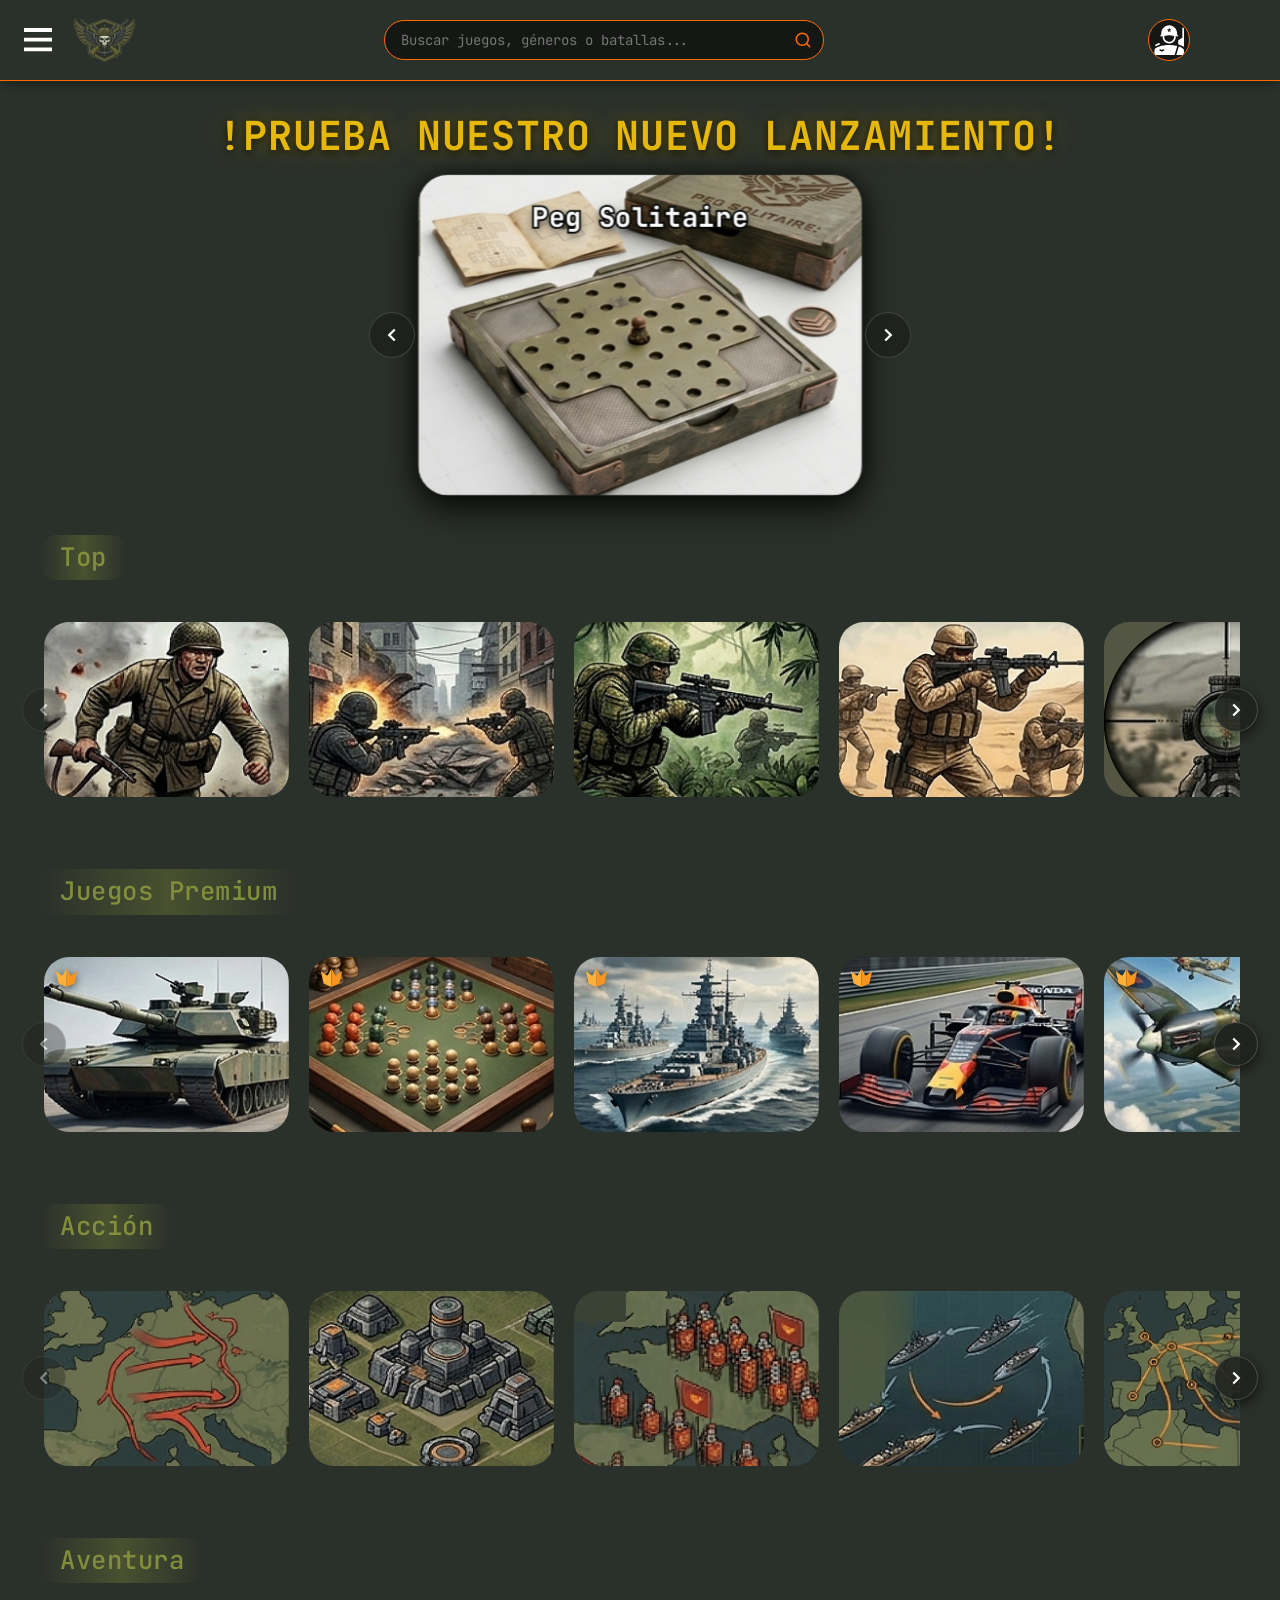
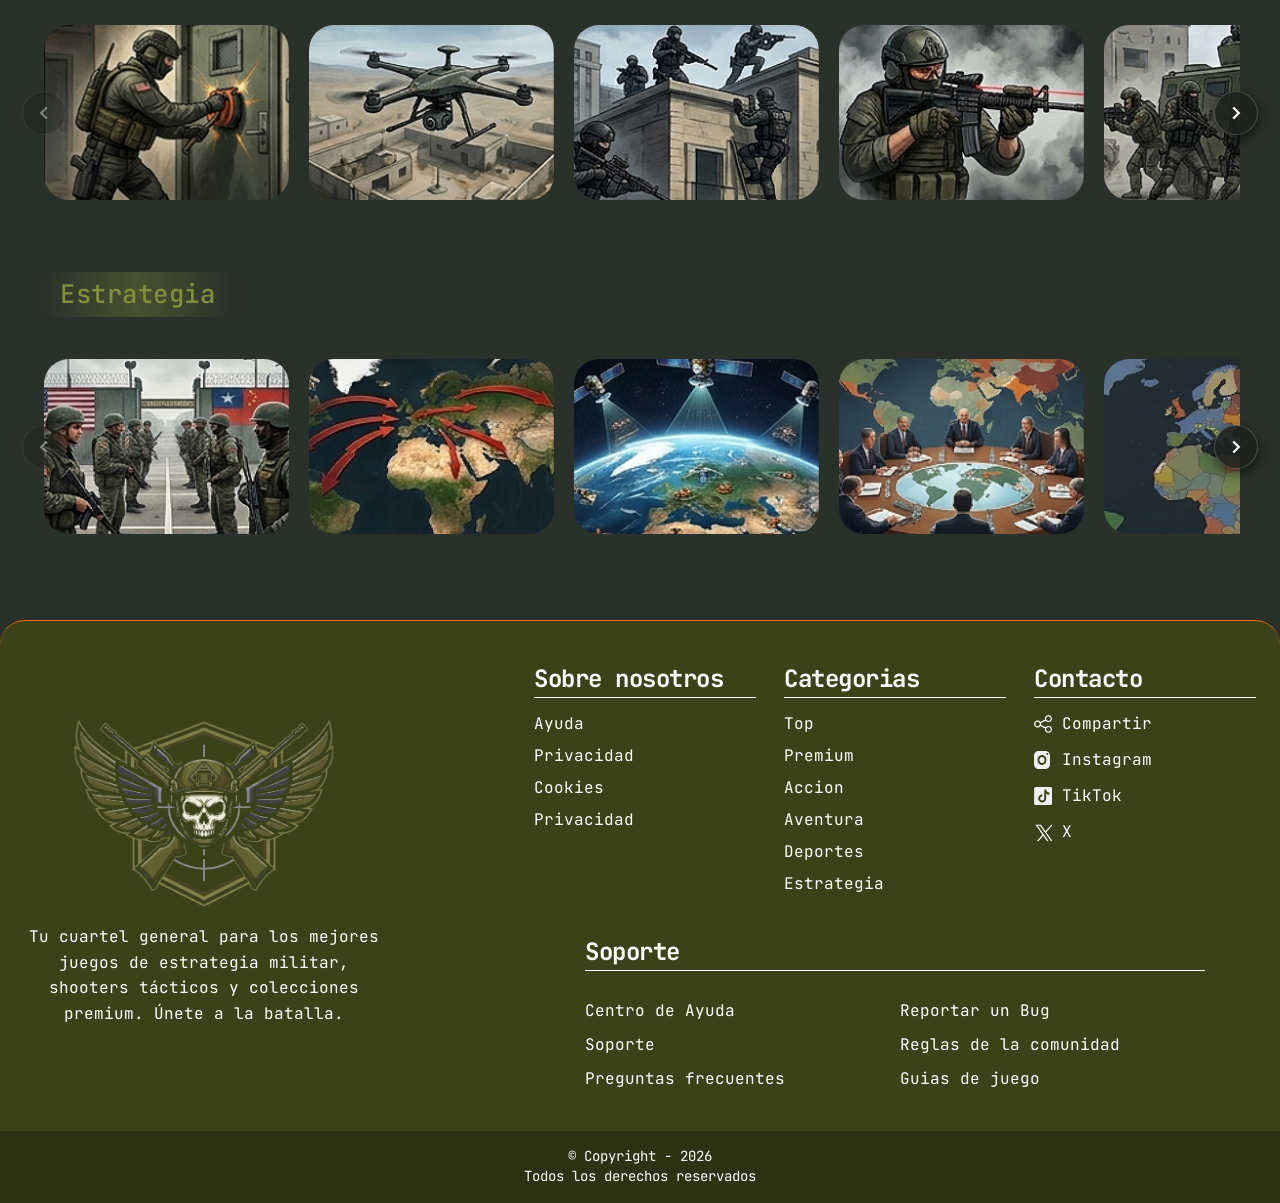
==== commit 70c603b2: "Ultimos ajustes" ====
--- a/index.html
+++ b/index.html
@@ -116,21 +116,21 @@
         <div class="carrusel-principal-escena-3d">
           <div class="carrusel-principal-3d" id="carrusel-principal-3d">
             <!-- CARA TABLERO CENTRAL -->
-            <a href="game.html" class="carrusel-principal-tarjeta-3d cara-1" title="Jugar a Peg Solitaire">
+            <a href="pegsolitaire.html" class="carrusel-principal-tarjeta-3d cara-1" title="Jugar a Peg Solitaire">
               <h3 class="carrusel-principal-juego-nombre">Peg Solitaire</h3>
               <img src="assets/images/imagenes_de_carrusel_principal/Gemini_Generated_Image_r2d32jr2d32jr2d3 2.png" alt="Peg Solitaire Tablero">
               <span class="btn-card-accion btn-carrusel-principal-accion">JUGAR</span>
             </a>
 
-            <!-- CARA DETALLE DE JUEGO -->
-            <a href="game.html" class="carrusel-principal-tarjeta-3d cara-2" title="Jugar a Peg Solitaire">
-              <h3 class="carrusel-principal-juego-nombre">Peg Solitaire</h3>
-              <img src="assets/images/imagenes_de_carrusel_principal/Gemini_Generated_Image_r2d32jr2d32jr2d3 3.png" alt="Peg Solitaire Detalle">
+            <!-- CARA DETALLE DE JUEGO (BLOCKA) -->
+            <a href="blocka.html" class="carrusel-principal-tarjeta-3d cara-2" title="Jugar a BLOCKA">
+              <h3 class="carrusel-principal-juego-nombre">BLOCKA</h3>
+              <img src="assets/images/puzzles/puzzle-1.jpg" alt="BLOCKA Rompecabezas">
               <span class="btn-card-accion btn-carrusel-principal-accion">JUGAR</span>
             </a>
 
             <!-- CARA VISTA TACTICA -->
-            <a href="game.html" class="carrusel-principal-tarjeta-3d cara-3" title="Jugar a Peg Solitaire">
+            <a href="pegsolitaire.html" class="carrusel-principal-tarjeta-3d cara-3" title="Jugar a Peg Solitaire">
               <h3 class="carrusel-principal-juego-nombre">Peg Solitaire</h3>
               <img src="assets/images/imagenes_de_carrusel_principal/Gemini_Generated_Image_r2d32jr2d32jr2d3 5.png" alt="Peg Solitaire Táctica">
               <span class="btn-card-accion btn-carrusel-principal-accion">JUGAR</span>
--- a/css/variables.css
+++ b/css/variables.css
@@ -27,6 +27,8 @@
   --color-google-fondo: #EFEFEF;
   --color-recaptcha-fondo: #F9F9F9;
   --color-recaptcha-borde: #D3D3D3;
+  --color-recaptcha-azul: #1A73E8;
+  --color-recaptcha-texto: #222222;
 
   /* COLORES NEUTROS Y TEXTOS */
   --color-blanco: #FFFFFF;
@@ -58,4 +60,9 @@
   --ancho-maximo: 1440px;
   --altura-nav: 81px;
   --ancho-sidebar: 260px;
+
+  /* JUEGO BLOCKA */
+  --color-grilla-blocka: rgba(255, 255, 255, 0.15);
+  --color-pieza-hover: rgba(255, 107, 0, 0.5);
+  --color-victoria-glow: rgba(76, 175, 80, 0.6);
 }
--- a/css/base.css
+++ b/css/base.css
@@ -1,6 +1,37 @@
 /* ESTILOS BASE RESET Y TIPOGRAFIA GLOBAL */
 
-@import url('https://fonts.googleapis.com/css2?family=JetBrains+Mono:wght@300;400;500;700&display=swap');
+/* TIPOGRAFIA LOCAL AUTOCONTENIDA JETBRAINS MONO */
+@font-face {
+  font-family: 'JetBrains Mono';
+  font-style: normal;
+  font-weight: 300;
+  font-display: swap;
+  src: url('../assets/fonts/JetBrainsMono-Light.ttf') format('truetype');
+}
+
+@font-face {
+  font-family: 'JetBrains Mono';
+  font-style: normal;
+  font-weight: 400;
+  font-display: swap;
+  src: url('../assets/fonts/JetBrainsMono-Regular.ttf') format('truetype');
+}
+
+@font-face {
+  font-family: 'JetBrains Mono';
+  font-style: normal;
+  font-weight: 500;
+  font-display: swap;
+  src: url('../assets/fonts/JetBrainsMono-Medium.ttf') format('truetype');
+}
+
+@font-face {
+  font-family: 'JetBrains Mono';
+  font-style: normal;
+  font-weight: 700;
+  font-display: swap;
+  src: url('../assets/fonts/JetBrainsMono-Bold.ttf') format('truetype');
+}
 
 /* RESET ESTRICTO */
 *,
--- a/css/components/formularios.css
+++ b/css/components/formularios.css
@@ -1,25 +1,31 @@
-/* COMPONENTE FORMULARIOS E INPUTS OPTIMIZADO CON OPERADORES RELATIVOS Y ELIMINACION DE CLASES REDUNDANTES */
-
-/* GRUPO O FILA DE CAMPO EN FORMULARIOS */
-form > div {
+/* COMPONENTE FORMULARIOS E INPUTS */
+
+/* GRUPO O FILA DE CAMPO EN FORMULARIOS DE AUTENTICACION */
+.panel-auth form > div:not(.auth-sociales):not(.recaptcha-card) {
   position: relative;
   width: 100%;
-  margin-bottom: 12px;
+  margin-bottom: 4px;
 
   display: flex;
   flex-direction: column;
-  gap: 4px;
+  gap: 2px;
 
   text-align: left;
 }
 
-form label {
+.panel-auth form label {
   color: var(--color-blanco);
   font-size: var(--tamano-small);
   font-weight: 400;
 }
 
-/* ENVOLTORIO ESPECIFICO CUANDO UN INPUT TIENE BOTON INTERNO EJ CONTRASENA */
+.campo-obligatorio {
+  margin-left: 2px;
+  color: var(--color-secundario);
+  font-weight: 700;
+}
+
+/* ENVOLTORIO ESPECIFICO CUANDO UN INPUT TIENE BOTON INTERNO */
 .campo-password {
   position: relative;
   width: 100%;
@@ -28,8 +34,12 @@
   align-items: center;
 }
 
+.campo-password input {
+  padding-right: 44px;
+}
+
 /* INPUT CON FONDO BLANCO DEL PROTOTIPO ORIGINAL */
-form input:not([type="checkbox"]) {
+.panel-auth form input:not([type="checkbox"]) {
   width: 100%;
   min-height: 42px;
   padding: 8px 14px;
@@ -42,11 +52,11 @@
   transition: border-color 0.2s ease, box-shadow 0.2s ease;
 }
 
-form input:not([type="checkbox"])::placeholder {
+.panel-auth form input:not([type="checkbox"])::placeholder {
   color: var(--color-gris-neutro);
 }
 
-form input:not([type="checkbox"]):focus {
+.panel-auth form input:not([type="checkbox"]):focus {
   border-color: var(--color-secundario);
   box-shadow: 0 0 0 2px rgba(255, 107, 0, 0.3);
   outline: none;
@@ -55,8 +65,11 @@
 /* ICONO OJO VER OCULTAR CONTRASENA */
 .btn-toggle-password {
   position: absolute;
-  right: 12px;
-  padding: 4px;
+  top: 50%;
+  right: 10px;
+  width: 28px;
+  height: 28px;
+  padding: 0;
 
   display: flex;
   align-items: center;
@@ -64,15 +77,14 @@
 
   background: none;
   border: none;
-  cursor: pointer;
-}
-
-.btn-toggle-password svg,
+  transform: translateY(-50%);
+  cursor: pointer;
+}
+
 .btn-toggle-password img {
-  width: 20px;
-  height: 20px;
-
-  filter: invert(0.2);
+  width: 22px;
+  height: 22px;
+  object-fit: contain;
 }
 
 /* CHECKBOX DE TERMINOS REGISTRO */
@@ -106,11 +118,11 @@
 }
 
 /* MOCKUP RECAPTCHA EN REGISTRO */
-.recaptcha-card {
+.panel-auth form .recaptcha-card {
   width: 100%;
   max-width: 300px;
-  margin: 6px auto 14px;
-  padding: 8px 12px;
+  margin: 8px auto 14px;
+  padding: 8px 14px;
 
   display: flex;
   align-items: center;
@@ -118,39 +130,64 @@
 
   background-color: var(--color-recaptcha-fondo);
   border: 1px solid var(--color-recaptcha-borde);
-  border-radius: 4px;
-}
-
-.recaptcha-card > label {
-  display: flex;
-  align-items: center;
-  gap: 10px;
-
-  color: var(--color-negro);
+  border-radius: var(--radio-sm);
+}
+
+.panel-auth form .recaptcha-card label {
+  display: flex;
+  align-items: center;
+  gap: 12px;
+
+  color: var(--color-recaptcha-texto);
   font-family: Arial, sans-serif;
   font-size: 13px;
-}
-
-.recaptcha-card input[type="checkbox"] {
-  width: 22px;
-  height: 22px;
-
-  cursor: pointer;
-}
-
-.recaptcha-card > div {
-  display: flex;
-  flex-direction: column;
-  align-items: center;
-
-  color: var(--color-gris-neutro);
-  font-family: Arial, sans-serif;
-  font-size: 9px;
-}
-
-.recaptcha-card img {
+  font-weight: 500;
+  cursor: pointer;
+}
+
+.panel-auth form .recaptcha-card label span {
+  color: var(--color-recaptcha-texto);
+}
+
+.panel-auth form .recaptcha-card input[type="checkbox"] {
   width: 24px;
   height: 24px;
+  margin: 0;
+
+  accent-color: var(--color-recaptcha-azul);
+  cursor: pointer;
+}
+
+.panel-auth form .recaptcha-card .recaptcha-logo-contenedor {
+  display: flex;
+  align-items: center;
+  justify-content: center;
+}
+
+.panel-auth form .recaptcha-card .recaptcha-logo-contenedor img {
+  width: 38px;
+  height: 34px;
+  object-fit: contain;
+}
+
+/* TEXTO EXPLICATIVO DE ERROR DEBAJO DEL INPUT */
+.msg-error {
+  min-height: 14px;
+  margin-top: 2px;
+
+  display: block;
+
+  color: var(--color-error);
+  font-size: 11px;
+  line-height: 1.2;
+  visibility: hidden;
+  opacity: 0;
+  transition: opacity 0.2s ease, visibility 0.2s ease;
+}
+
+.msg-error.visible {
+  visibility: visible;
+  opacity: 1;
 }
 
 /* ESTADOS DE VALIDACION VISUAL EN TIEMPO REAL */
--- a/css/components/cards.css
+++ b/css/components/cards.css
@@ -184,3 +184,13 @@
   transform: scale(1.08);
 }
 
+/* INCLINACION INERCIAL MIENTRAS LA PISTA AVANZA */
+.carrusel-pista.deslizando-sig .card-juego {
+  transform: skewX(-8deg) scale(0.97);
+}
+
+/* INCLINACION INVERSA MIENTRAS LA PISTA RETROCEDE */
+.carrusel-pista.deslizando-ant .card-juego {
+  transform: skewX(8deg) scale(0.97);
+}
+
--- a/css/components/carrusel.css
+++ b/css/components/carrusel.css
@@ -262,8 +262,6 @@
   gap: 20px;
 
   transition: transform 0.38s cubic-bezier(0.25, 1, 0.5, 1);
-  user-select: none;
-  touch-action: pan-y;
 }
 
 /* FLECHAS LATERALES PARA DESLIZAR EL CARRUSEL DE CADA CATEGORIA */
